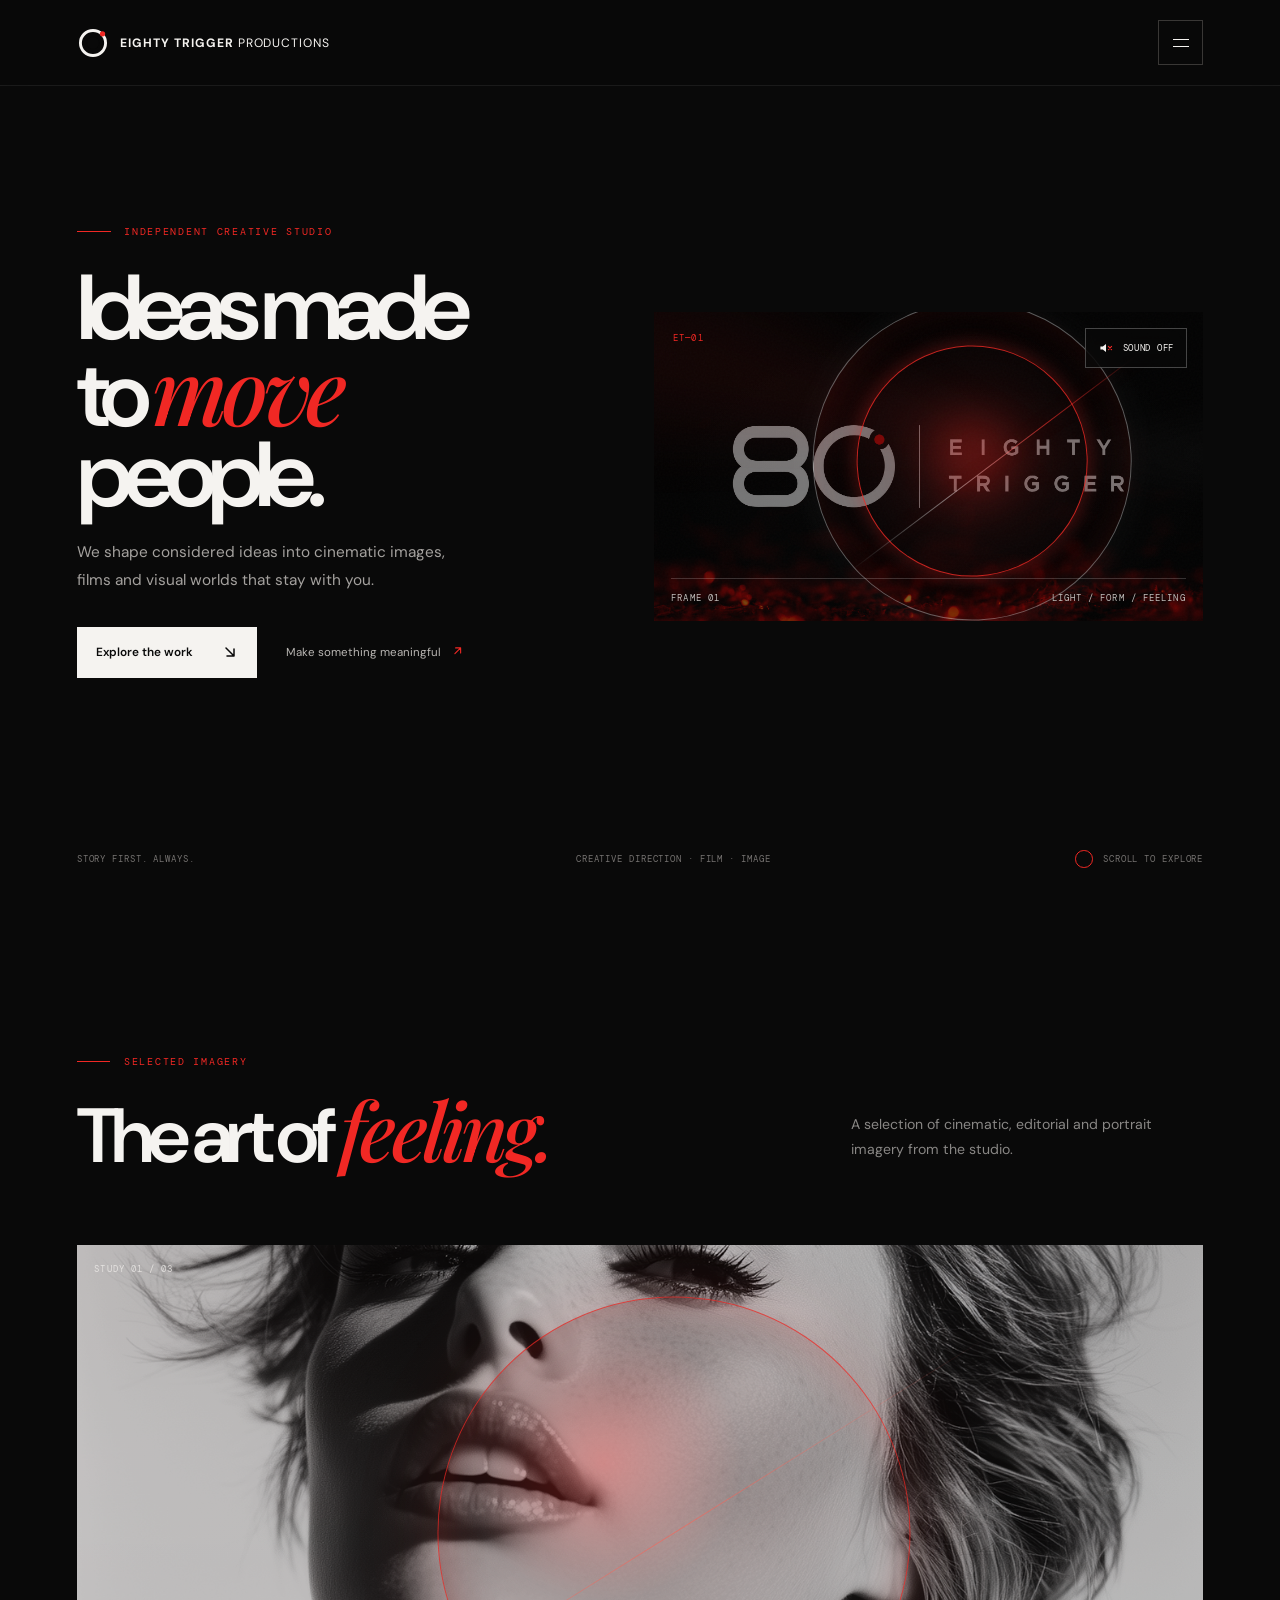
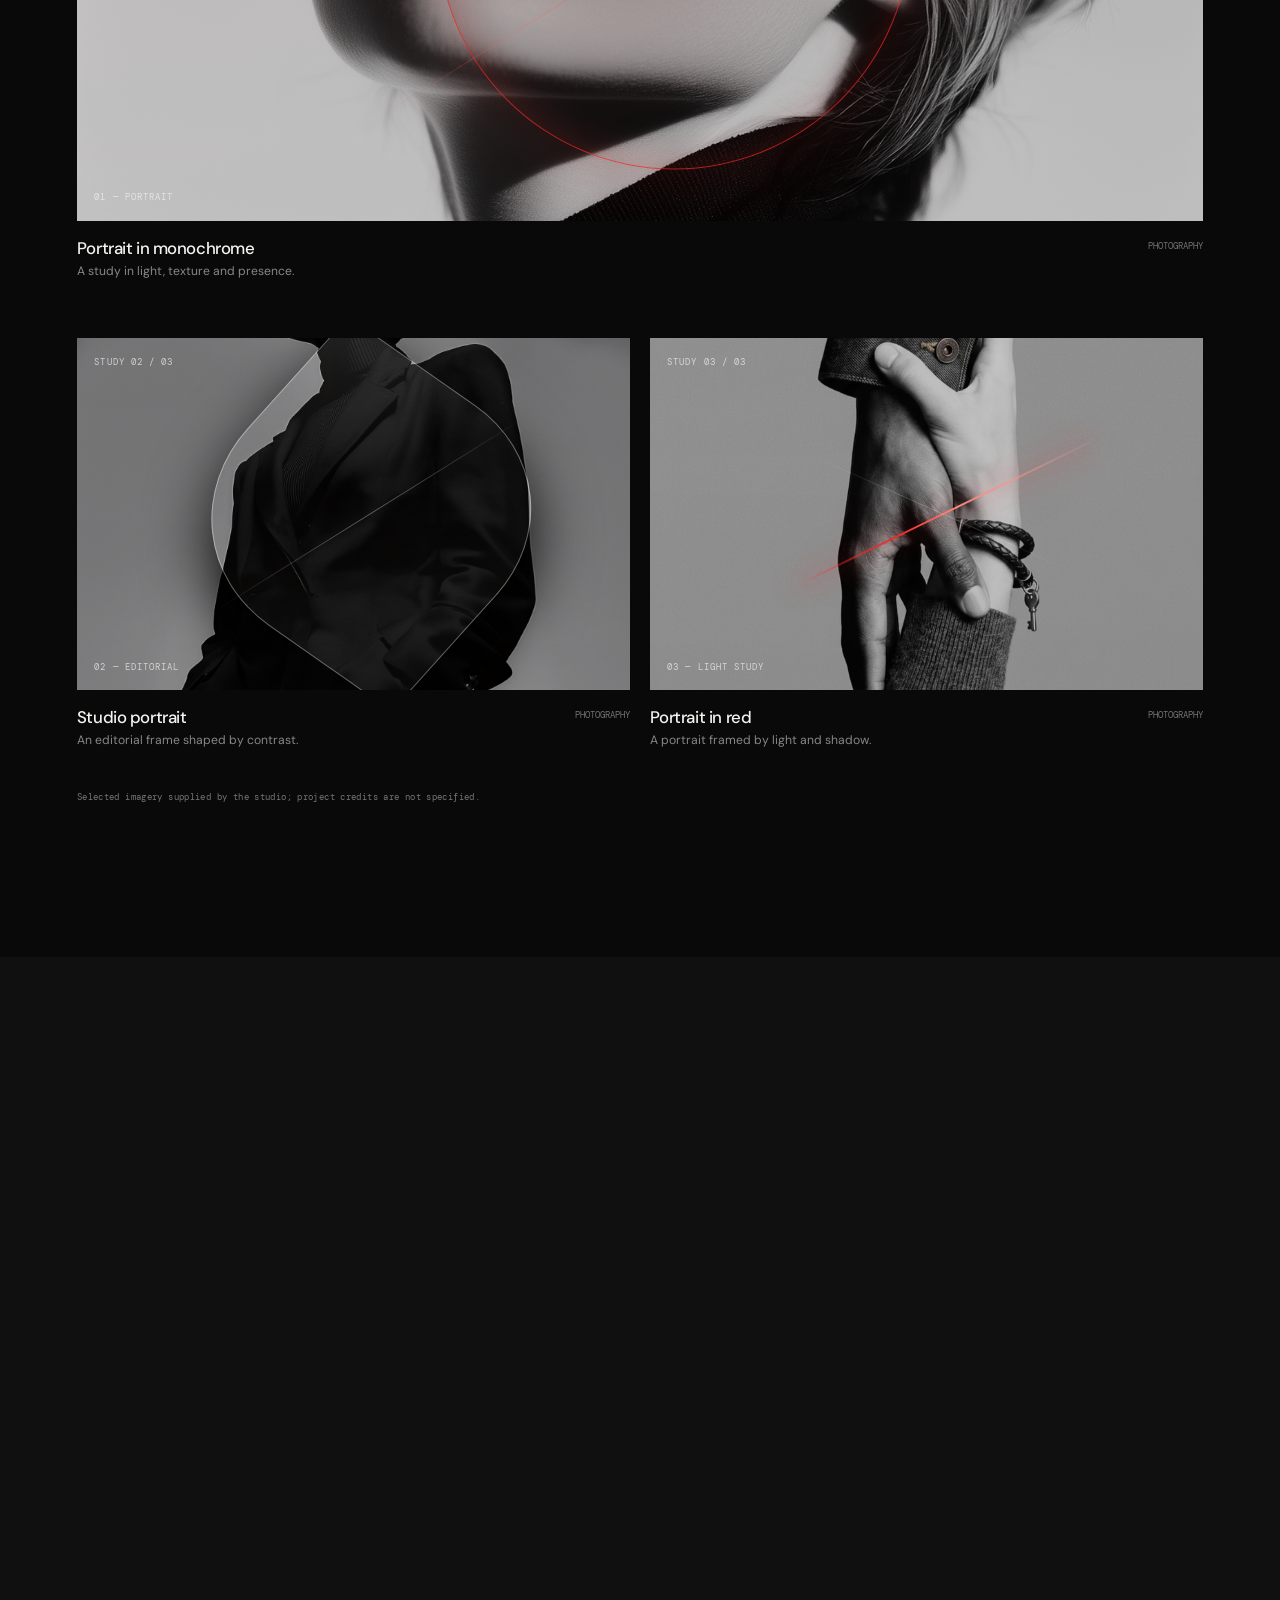
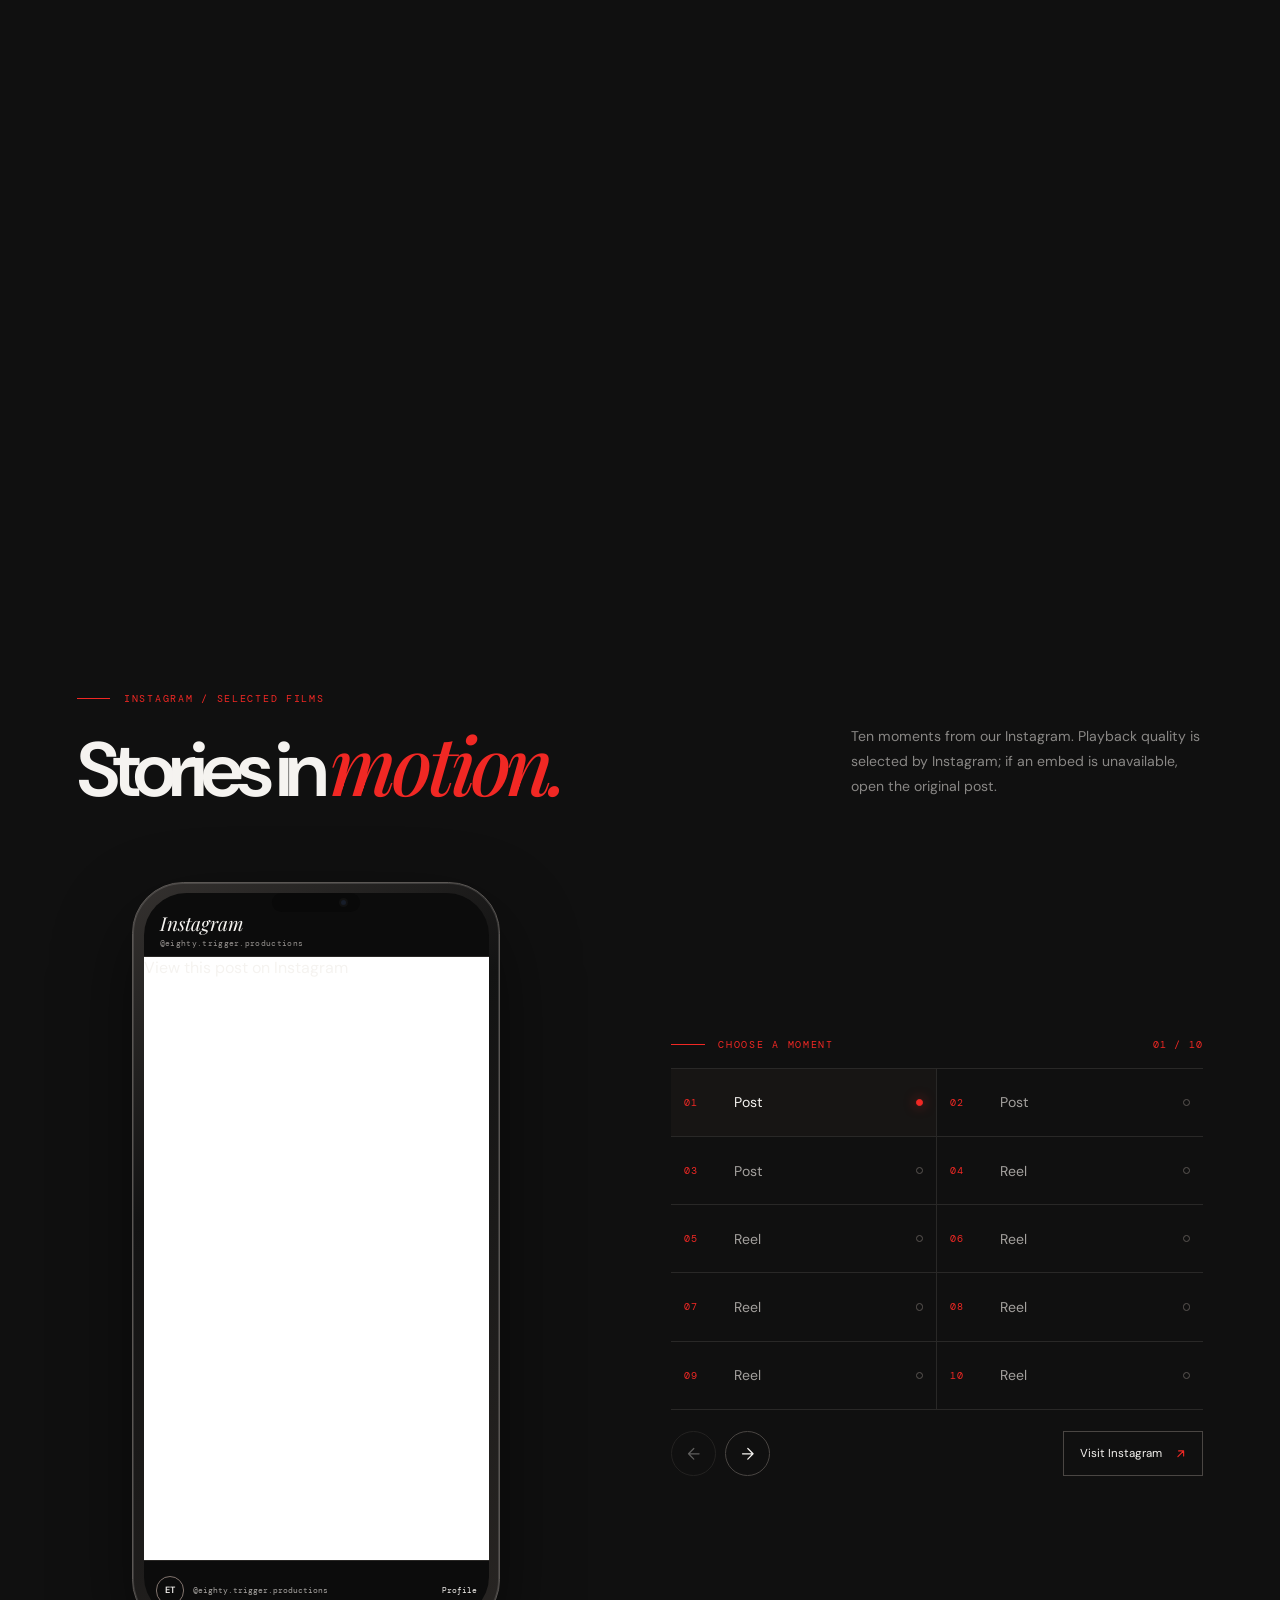
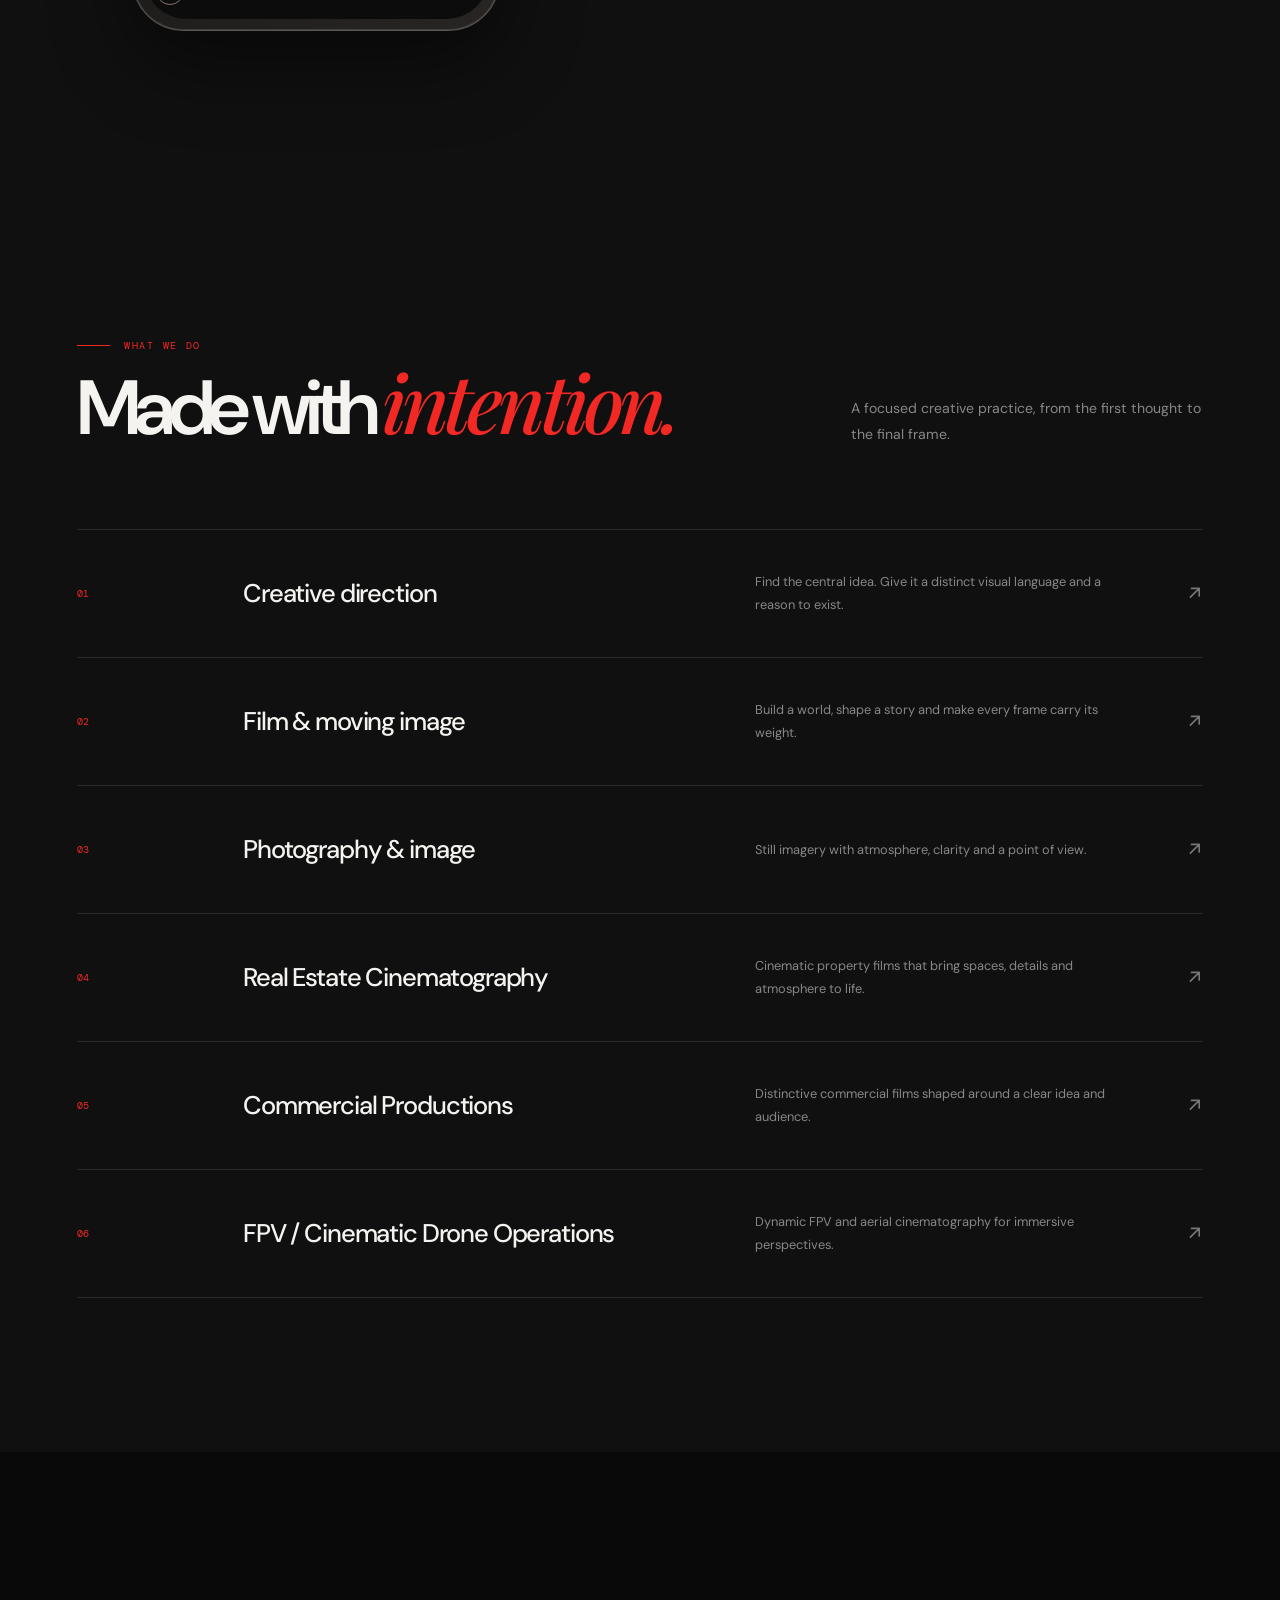
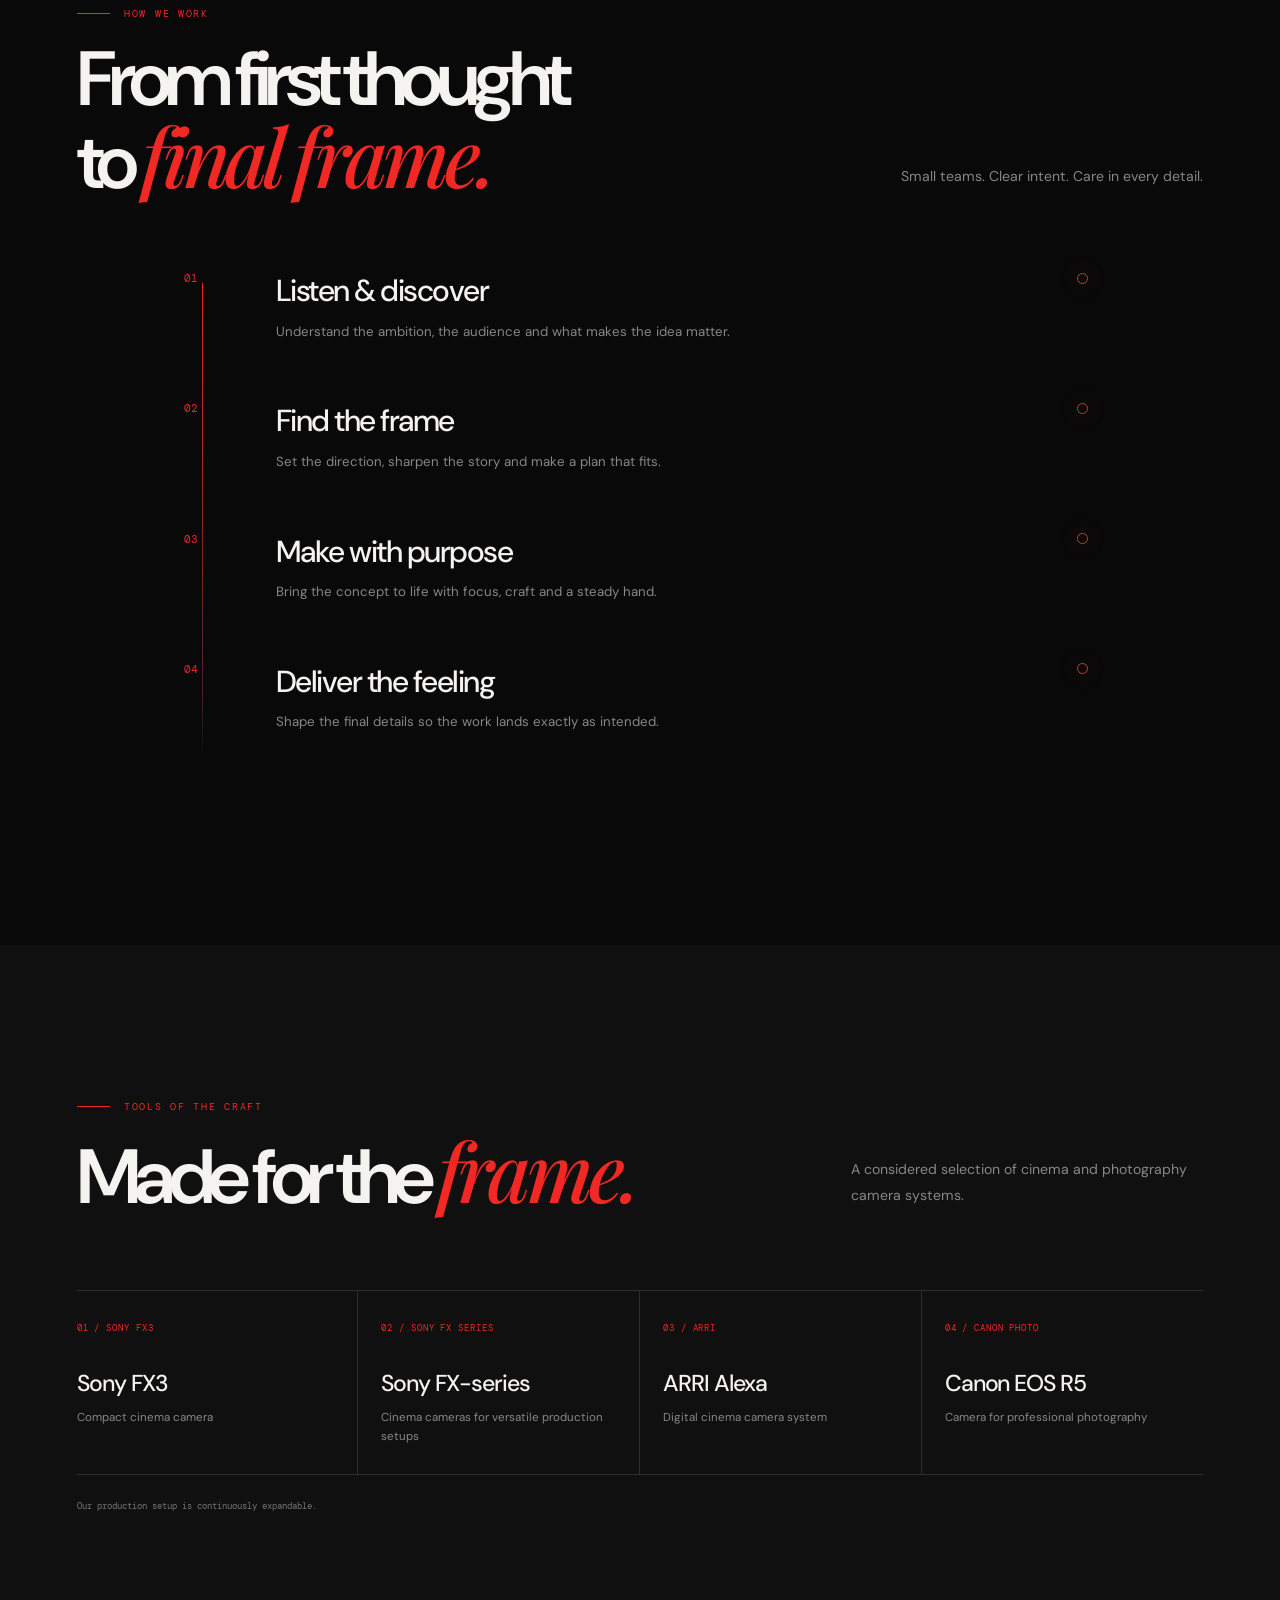
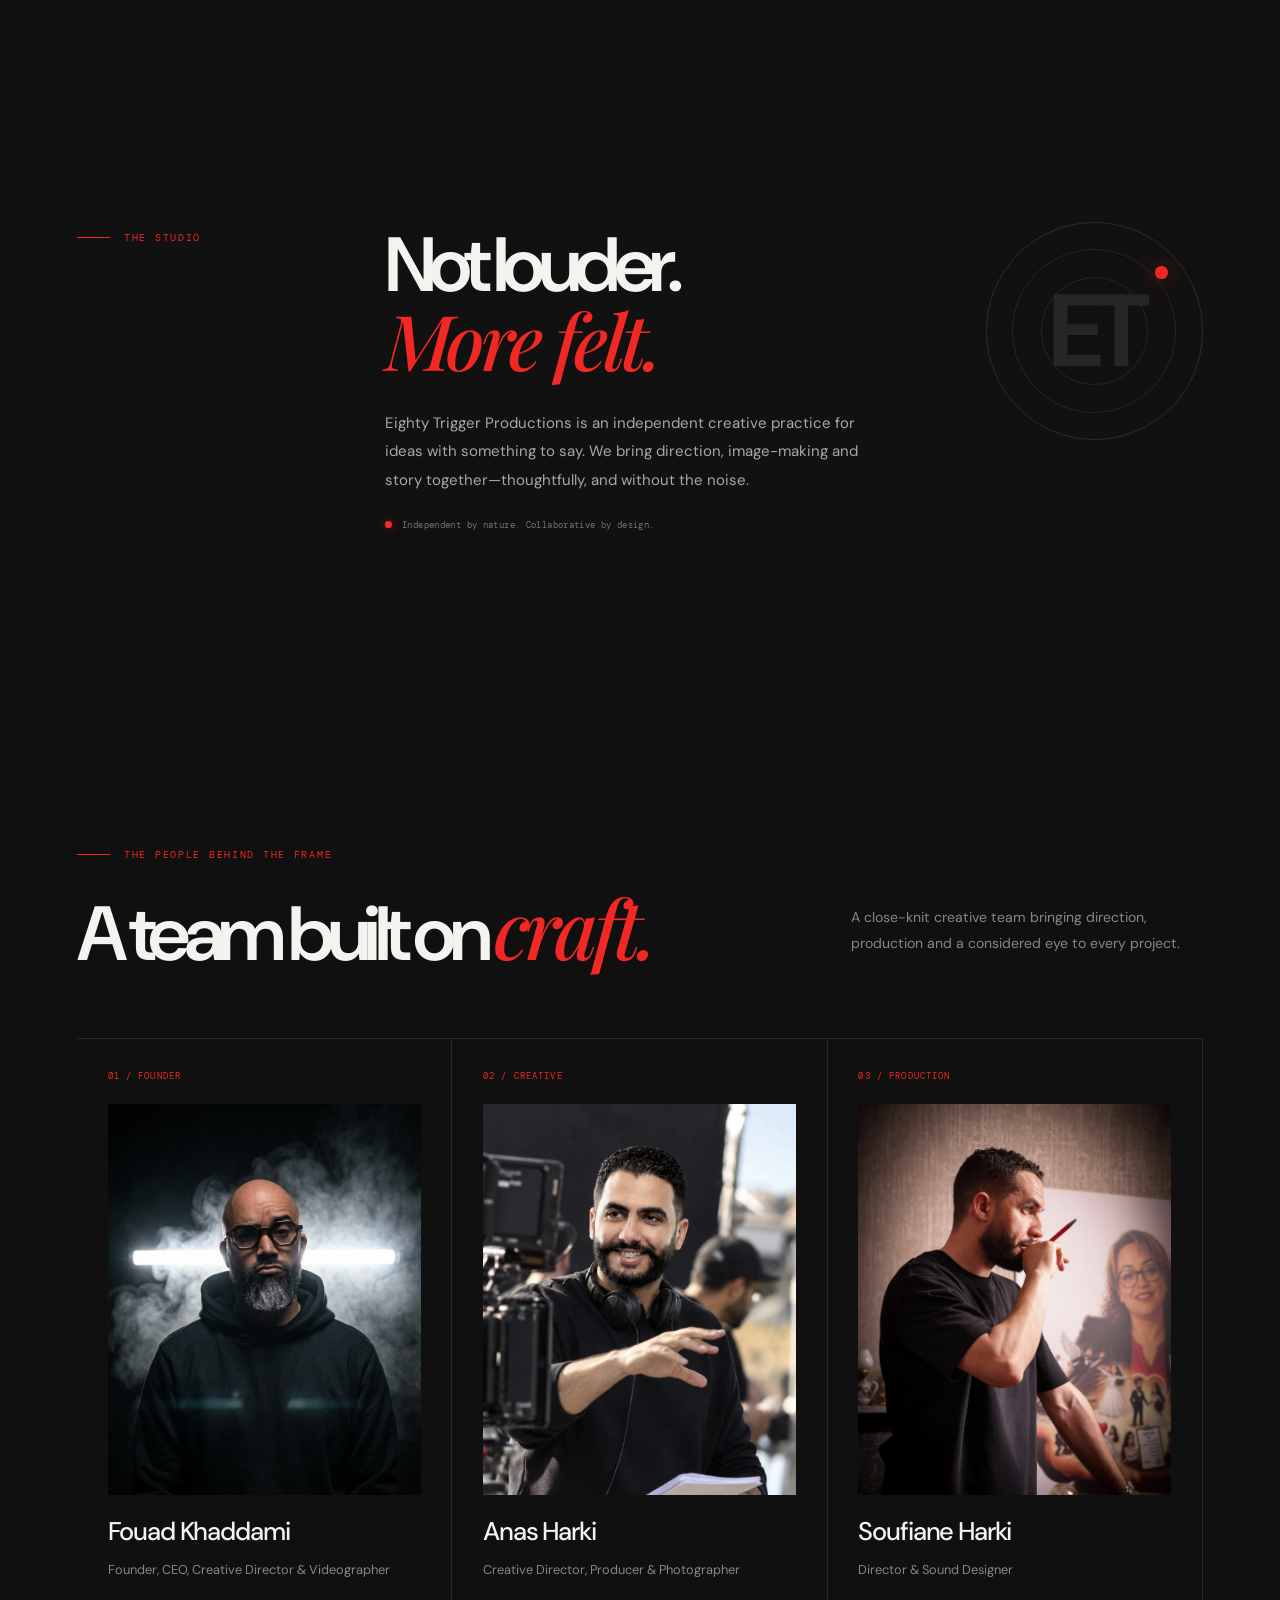
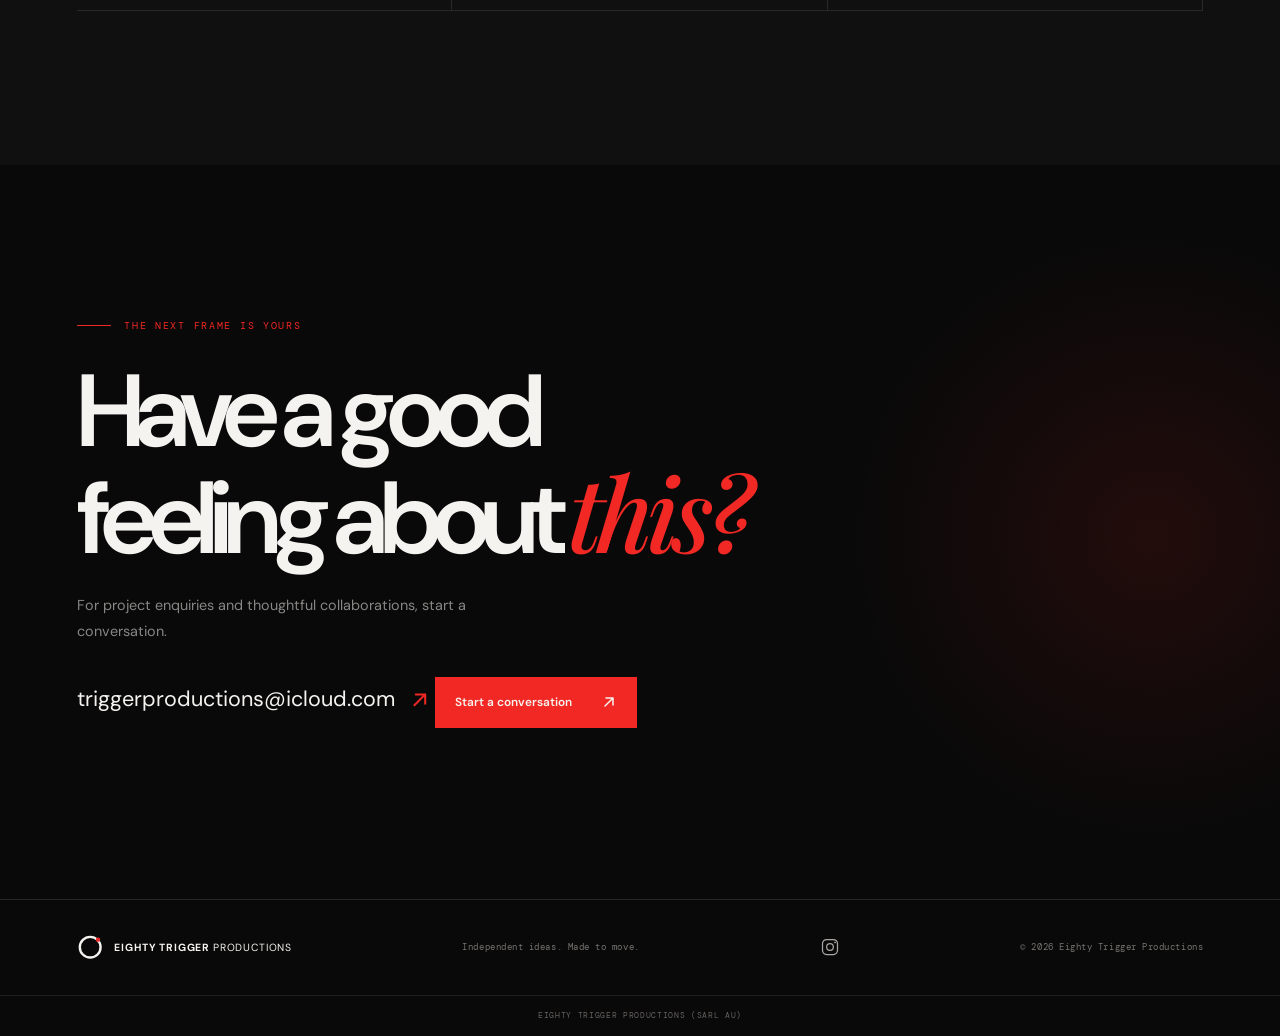
==== index.html @ d5a40df7 "Add Instagram reel phone showcase Co-authored-by: Copilot App <223556219+Copilot@users.noreply.githu" ====
<!doctype html>
<html lang="en">
  <head>
    <meta charset="utf-8" />
    <meta name="viewport" content="width=device-width, initial-scale=1" />
    <meta name="theme-color" content="#090909" />
    <meta name="description" content="Eighty Trigger Productions is an independent creative studio shaping cinematic ideas into images, films and visual worlds." />
    <title>Eighty Trigger Productions — Ideas made cinematic</title>
    <link rel="icon" href="favicon.svg" type="image/svg+xml" />
    <link rel="preconnect" href="https://fonts.googleapis.com" />
    <link rel="preconnect" href="https://fonts.gstatic.com" crossorigin />
    <link href="https://fonts.googleapis.com/css2?family=DM+Mono:wght@400;500&family=DM+Sans:wght@400;500;600;700&family=Playfair+Display:ital,wght@1,500&display=swap" rel="stylesheet" />
    <link rel="stylesheet" href="styles.css" />
    <script src="translations.js" defer></script>
    <script src="script.js" defer></script>
  </head>
  <body>
    <a class="skip-link" href="#main" data-i18n="skip">Skip to content</a>
    <header class="site-header" id="top">
      <a class="brand" href="#top" aria-label="Eighty Trigger Productions home" data-i18n-aria="brandHome">
        <svg class="brand-mark" viewBox="0 0 42 42" aria-hidden="true">
          <circle class="brand-mark__ring" cx="21" cy="21" r="16.5" />
          <circle class="brand-mark__cut" cx="21" cy="21" r="8" />
          <circle class="brand-mark__dot" cx="33.5" cy="9" r="3.5" />
        </svg>
        <span class="brand-name">Eighty Trigger <span>Productions</span></span>
      </a>
      <button class="menu-toggle" type="button" aria-expanded="false" aria-controls="primary-navigation" aria-label="Open navigation">
        <span></span><span></span>
      </button>
      <nav class="site-nav" id="primary-navigation" aria-label="Main navigation" data-i18n-aria="mainNav">
        <a href="#work" data-i18n="navWork">Selected work</a>
        <a href="#gastronomie" data-i18n="navGastronomie">Gastronomie</a>
        <a href="#instagram-reels" data-i18n="navInstagram">Instagram Reels</a>
        <a href="#services" data-i18n="navServices">What we do</a>
        <a href="#process" data-i18n="navProcess">Approach</a>
        <a href="#equipment" data-i18n="navEquipment">Equipment</a>
        <a href="#team" data-i18n="navTeam">Team</a>
        <a href="#studio" data-i18n="navStudio">Studio</a>
        <label class="language-switcher">
          <span class="sr-only" data-i18n="languageLabel">Select language</span>
          <select id="language-switcher" aria-label="Select language">
            <option value="de">DE</option>
            <option value="en" selected>EN</option>
            <option value="fr">FR</option>
          </select>
        </label>
        <a class="nav-cta" href="#contact"><span data-i18n="navContact">Start a project</span> <svg class="arrow-icon" viewBox="0 0 16 16" aria-hidden="true" focusable="false"><path d="M4 12 12 4M5 4h7v7" /></svg></a>
      </nav>
    </header>

    <main id="main">
      <section class="hero section-shell" aria-labelledby="hero-title">
        <div class="hero-copy">
          <p class="eyebrow"><span class="eyebrow-line"></span><span data-i18n="heroEyebrow">Independent creative studio</span></p>
          <h1 id="hero-title" data-i18n-html="heroTitle">Ideas made<br />to <em>move</em> people.</h1>
          <p class="hero-intro" data-i18n="heroIntro">We shape considered ideas into cinematic images, films and visual worlds that stay with you.</p>
          <div class="hero-actions">
            <a class="button button--light" href="#work"><span data-i18n="heroWorkCta">Explore the work</span> <svg class="arrow-icon" viewBox="0 0 16 16" aria-hidden="true" focusable="false"><path d="M4 4 12 12M5 12h7V5" /></svg></a>
            <a class="text-link" href="mailto:triggerproductions@icloud.com"><span data-i18n="heroContactCta">Make something meaningful</span> <svg class="arrow-icon" viewBox="0 0 16 16" aria-hidden="true" focusable="false"><path d="M4 12 12 4M5 4h7v7" /></svg></a>
          </div>
        </div>
        <div class="hero-art">
          <video class="hero-media" id="hero-video" autoplay muted loop playsinline preload="metadata" poster="assets/images/brand-backdrop.jpg" aria-label="Cinematic film by Eighty Trigger Productions" data-i18n-aria="heroVisualAlt">
            <source src="assets/videos/hero-reel.mp4" type="video/mp4" />
          </video>
          <div class="hero-art__grid"></div>
          <div class="hero-art__halo"></div>
          <div class="hero-art__ring hero-art__ring--outer"></div>
          <div class="hero-art__ring hero-art__ring--inner"></div>
          <div class="hero-art__beam"></div>
          <div class="hero-art__grain"></div>
          <button class="hero-audio-toggle" type="button" aria-controls="hero-video" aria-label="Unmute hero video" aria-pressed="false">
            <svg class="hero-audio-toggle__icon" viewBox="0 0 20 20" aria-hidden="true">
              <path d="M3 8v4h3l4 3V5L6 8H3Z" />
              <path class="hero-audio-toggle__wave" d="M13 7a4 4 0 0 1 0 6M15 4a8 8 0 0 1 0 12" />
              <path class="hero-audio-toggle__slash" d="m13 8 4 4m0-4-4 4" />
            </svg>
            <span data-video-audio-label>Sound off</span>
          </button>
          <span class="hero-art__index">ET—01</span>
          <div class="hero-art__caption"><span data-i18n="heroFrame">Frame 01</span><span data-i18n="heroFrameCaption">Light / Form / Feeling</span></div>
        </div>
        <div class="hero-meta">
          <span data-i18n="heroMeta">Story first. Always.</span>
          <span data-i18n="heroDisciplines">Creative direction · Film · Image</span>
          <a href="#work"><span></span><span data-i18n="scrollExplore">Scroll to explore</span></a>
        </div>
      </section>

      <section class="work section-shell section-space" id="work" aria-labelledby="work-title">
        <div class="section-heading">
          <div><p class="eyebrow"><span class="eyebrow-line"></span><span data-i18n="workEyebrow">Selected imagery</span></p><h2 id="work-title" data-i18n-html="workTitle">The art of <em>feeling.</em></h2></div>
          <p class="section-note" data-i18n="workNote">A selection of cinematic, editorial and portrait imagery from the studio.</p>
        </div>
        <div class="work-grid">
          <article class="work-card work-card--wide">
            <div class="study study--ember">
              <img class="study__image" src="assets/images/editorial-portrait.png" alt="Black-and-white editorial portrait" data-i18n-alt="workAltOne" loading="lazy" />
              <span class="study__number" data-i18n="studyOne">STUDY 01 / 03</span><div class="study__shape"></div><div class="study__shine"></div><span class="study__label" data-i18n="workLabelOne">01 — PORTRAIT</span>
            </div>
            <div class="work-card__caption"><div><h3 data-i18n="workTitleOne">Portrait in monochrome</h3><p data-i18n="workDescOne">A study in light, texture and presence.</p></div><span class="work-card__type" data-i18n="workTypePhoto">Photography</span></div>
          </article>
          <article class="work-card">
            <div class="study study--stone">
              <img class="study__image" src="assets/images/studio-editorial.png" alt="Editorial portrait in a dark tailored look" data-i18n-alt="workAltTwo" loading="lazy" />
              <span class="study__number" data-i18n="studyTwo">STUDY 02 / 03</span><div class="study__shape"></div><div class="study__shine"></div><span class="study__label" data-i18n="workLabelTwo">02 — EDITORIAL</span>
            </div>
            <div class="work-card__caption"><div><h3 data-i18n="workTitleTwo">Studio portrait</h3><p data-i18n="workDescTwo">An editorial frame shaped by contrast.</p></div><span class="work-card__type" data-i18n="workTypePhoto">Photography</span></div>
          </article>
          <article class="work-card">
            <div class="study study--signal">
              <img class="study__image" src="assets/images/portrait-in-red.jpg?v=202610301539" alt="Portrait study in atmospheric red light" data-i18n-alt="workAltThree" loading="lazy" />
              <span class="study__number" data-i18n="studyThree">STUDY 03 / 03</span><div class="study__shape"></div><div class="study__shine"></div><span class="study__label" data-i18n="workLabelThree">03 — LIGHT STUDY</span>
            </div>
            <div class="work-card__caption"><div><h3 data-i18n="workTitleThree">Portrait in red</h3><p data-i18n="workDescThree">A portrait framed by light and shadow.</p></div><span class="work-card__type" data-i18n="workTypePhoto">Photography</span></div>
          </article>
        </div>
        <p class="work-disclaimer" data-i18n="workDisclaimer">Selected imagery supplied by the studio; project credits are not specified.</p>
      </section>

      <section class="gastronomie section-space" id="gastronomie" aria-labelledby="gastronomie-title">
        <div class="section-shell">
          <div class="section-heading">
            <div><p class="eyebrow"><span class="eyebrow-line"></span><span data-i18n="gastronomieEyebrow">Food &amp; beverage</span></p><h2 id="gastronomie-title" data-i18n-html="gastronomieTitle">Made to be <em>savoured.</em></h2></div>
            <p class="section-note" data-i18n="gastronomieNote">A closer look at the craft, character and small rituals behind every pour.</p>
          </div>
          <div class="gastronomie-carousel">
            <ul class="gastronomie-track" aria-label="Gastronomy photography" data-i18n-aria="gastronomieCarouselLabel" tabindex="0">
              <li class="gastronomie-slide" aria-current="true">
                <figure class="gastronomie-slide__visual"><img src="assets/images/gastronomie-coffee-latte.jpg" alt="Milk being poured into a latte" data-i18n-alt="gastronomieAlt1" loading="lazy" decoding="async" /></figure>
                <div class="gastronomie-slide__copy"><span class="gastronomie-slide__number">01 / 14</span><h3 data-i18n="gastronomieTitle1">Coffee, poured slowly</h3><p data-i18n="gastronomieText1">Milk in motion; a familiar ritual, seen up close.</p></div>
              </li>
              <li class="gastronomie-slide" aria-current="false">
                <figure class="gastronomie-slide__visual"><img src="assets/images/gastronomie-coffee-art.jpg" alt="A barista finishing a latte art rosetta" data-i18n-alt="gastronomieAlt2" loading="lazy" decoding="async" /></figure>
                <div class="gastronomie-slide__copy"><span class="gastronomie-slide__number">02 / 14</span><h3 data-i18n="gastronomieTitle2">A moment of craft</h3><p data-i18n="gastronomieText2">The quiet precision behind the perfect cup.</p></div>
              </li>
              <li class="gastronomie-slide" aria-current="false">
                <figure class="gastronomie-slide__visual"><img src="assets/images/gastronomie-cocktail-pour.jpg" alt="An amber drink being poured into a glass" data-i18n-alt="gastronomieAlt3" loading="lazy" decoding="async" /></figure>
                <div class="gastronomie-slide__copy"><span class="gastronomie-slide__number">03 / 14</span><h3 data-i18n="gastronomieTitle3">The first pour</h3><p data-i18n="gastronomieText3">An amber pour sets the evening in motion.</p></div>
              </li>
              <li class="gastronomie-slide" aria-current="false">
                <figure class="gastronomie-slide__visual"><img src="assets/images/gastronomie-cocktail-citrus.jpg" alt="A bartender stirring a citrus-garnished cocktail" data-i18n-alt="gastronomieAlt4" loading="lazy" decoding="async" /></figure>
                <div class="gastronomie-slide__copy"><span class="gastronomie-slide__number">04 / 14</span><h3 data-i18n="gastronomieTitle4">A touch of citrus</h3><p data-i18n="gastronomieText4">Stirred, finished and ready to be remembered.</p></div>
              </li>
              <li class="gastronomie-slide" aria-current="false">
                <figure class="gastronomie-slide__visual"><img src="assets/images/gastronomie-cocktail-ice.jpg" alt="A drink poured over ice into a glass" data-i18n-alt="gastronomieAlt5" loading="lazy" decoding="async" /></figure>
                <div class="gastronomie-slide__copy"><span class="gastronomie-slide__number">05 / 14</span><h3 data-i18n="gastronomieTitle5">The art of clarity</h3><p data-i18n="gastronomieText5">Ice, light and a measured pour come together.</p></div>
              </li>
              <li class="gastronomie-slide" aria-current="false">
                <figure class="gastronomie-slide__visual"><img src="assets/images/gastronomie-cocktail-service.jpg" alt="A finished cocktail being served across a bar" data-i18n-alt="gastronomieAlt6" loading="lazy" decoding="async" /></figure>
                <div class="gastronomie-slide__copy"><span class="gastronomie-slide__number">06 / 14</span><h3 data-i18n="gastronomieTitle6">Ready to serve</h3><p data-i18n="gastronomieText6">The final details make every drink feel considered.</p></div>
              </li>
              <li class="gastronomie-slide" aria-current="false">
                <figure class="gastronomie-slide__visual"><img src="assets/images/gastronomie-cocktail-measure.jpg" alt="A measured pour into a cut-crystal mixing glass" data-i18n-alt="gastronomieAlt7" loading="lazy" decoding="async" /></figure>
                <div class="gastronomie-slide__copy"><span class="gastronomie-slide__number">07 / 14</span><h3 data-i18n="gastronomieTitle7">Precision in every measure</h3><p data-i18n="gastronomieText7">The rhythm of the bar, captured in a single pour.</p></div>
              </li>
              <li class="gastronomie-slide" aria-current="false">
                <figure class="gastronomie-slide__visual"><img src="assets/images/gastronomie-cocktail-garnish.jpg" alt="A bartender finishing a cocktail with a citrus twist" data-i18n-alt="gastronomieAlt8" loading="lazy" decoding="async" /></figure>
                <div class="gastronomie-slide__copy"><span class="gastronomie-slide__number">08 / 14</span><h3 data-i18n="gastronomieTitle8">A final flourish</h3><p data-i18n="gastronomieText8">A little citrus turns the last detail into the first impression.</p></div>
              </li>
              <li class="gastronomie-slide" aria-current="false">
                <figure class="gastronomie-slide__visual"><img src="assets/images/gastronomie-cocktail-stir.jpg" alt="A bartender stirring a glass filled with ice" data-i18n-alt="gastronomieAlt9" loading="lazy" decoding="async" /></figure>
                <div class="gastronomie-slide__copy"><span class="gastronomie-slide__number">09 / 14</span><h3 data-i18n="gastronomieTitle9">The perfect balance</h3><p data-i18n="gastronomieText9">Stirring brings texture, temperature and flavour into focus.</p></div>
              </li>
              <li class="gastronomie-slide" aria-current="false">
                <figure class="gastronomie-slide__visual"><img src="assets/images/gastronomie-cocktail-finish.jpg" alt="A pink cocktail being strained into a coupe glass" data-i18n-alt="gastronomieAlt10" loading="lazy" decoding="async" /></figure>
                <div class="gastronomie-slide__copy"><span class="gastronomie-slide__number">10 / 14</span><h3 data-i18n="gastronomieTitle10">A softer side</h3><p data-i18n="gastronomieText10">A delicate finish, shaped by colour and craft.</p></div>
              </li>
              <li class="gastronomie-slide" aria-current="false">
                <figure class="gastronomie-slide__visual"><img src="assets/images/gastronomie-cocktail-serve.jpg" alt="A hand offering a red cocktail at the bar" data-i18n-alt="gastronomieAlt11" loading="lazy" decoding="async" /></figure>
                <div class="gastronomie-slide__copy"><span class="gastronomie-slide__number">11 / 14</span><h3 data-i18n="gastronomieTitle11">An invitation</h3><p data-i18n="gastronomieText11">A finished drink, passed across the bar.</p></div>
              </li>
              <li class="gastronomie-slide" aria-current="false">
                <figure class="gastronomie-slide__visual"><img src="assets/images/gastronomie-cocktail-raspberry.jpg" alt="A raspberry cocktail topped with a pale foam" data-i18n-alt="gastronomieAlt12" loading="lazy" decoding="async" /></figure>
                <div class="gastronomie-slide__copy"><span class="gastronomie-slide__number">12 / 14</span><h3 data-i18n="gastronomieTitle12">Something bright</h3><p data-i18n="gastronomieText12">Raspberry, foam and a moment made to linger.</p></div>
              </li>
              <li class="gastronomie-slide" aria-current="false">
                <figure class="gastronomie-slide__visual"><img src="assets/images/gastronomie-champagne.jpg" alt="Champagne poured into a glass in a softly lit bar" data-i18n-alt="gastronomieAlt13" loading="lazy" decoding="async" /></figure>
                <div class="gastronomie-slide__copy"><span class="gastronomie-slide__number">13 / 14</span><h3 data-i18n="gastronomieTitle13">A reason to celebrate</h3><p data-i18n="gastronomieText13">A sparkling pour, set against the warmth of the room.</p></div>
              </li>
              <li class="gastronomie-slide" aria-current="false">
                <figure class="gastronomie-slide__visual"><img src="assets/images/gastronomie-croissant.jpg" alt="A croissant served with cappuccino" data-i18n-alt="gastronomieAlt14" loading="lazy" decoding="async" /></figure>
                <div class="gastronomie-slide__copy"><span class="gastronomie-slide__number">14 / 14</span><h3 data-i18n="gastronomieTitle14">A sweet interlude</h3><p data-i18n="gastronomieText14">A croissant and cappuccino, made for a slower morning.</p></div>
              </li>
            </ul>
            <div class="gastronomie-controls">
              <div class="gastronomie-controls__buttons">
                <button class="gastronomie-control" type="button" data-gastronomie-previous aria-label="Previous image" data-i18n-aria="gastronomiePrevious" disabled>
                  <svg viewBox="0 0 20 20" aria-hidden="true" focusable="false"><path d="M16 10H4m0 0 6-6m-6 6 6 6" /></svg>
                </button>
                <button class="gastronomie-control" type="button" data-gastronomie-next aria-label="Next image" data-i18n-aria="gastronomieNext">
                  <svg viewBox="0 0 20 20" aria-hidden="true" focusable="false"><path d="M4 10h12m0 0-6-6m6 6-6 6" /></svg>
                </button>
              </div>
              <p class="gastronomie-status" data-gastronomie-status aria-live="polite" aria-atomic="true">01 / 14</p>
              <div class="gastronomie-progress" aria-hidden="true"><span data-gastronomie-progress></span></div>
            </div>
          </div>
        </div>
      </section>

      <section class="instagram-reels section-space" id="instagram-reels" aria-labelledby="instagram-title">
        <div class="section-shell">
          <div class="section-heading scroll-reveal">
            <div><p class="eyebrow"><span class="eyebrow-line"></span><span data-i18n="instagramEyebrow">Instagram / Selected films</span></p><h2 id="instagram-title" data-i18n-html="instagramTitle">Stories in <em>motion.</em></h2></div>
            <p class="section-note" data-i18n="instagramNote">Ten moments from our Instagram. Playback quality is selected by Instagram; if an embed is unavailable, open the original post.</p>
          </div>
          <div class="instagram-showcase scroll-reveal">
            <div class="instagram-phone-wrap">
              <div class="instagram-phone" aria-label="iPhone-style Instagram viewer" data-i18n-aria="instagramPhoneLabel">
                <div class="instagram-phone__island" aria-hidden="true"></div>
                <div class="instagram-phone__screen">
                  <div class="instagram-phone__header">
                    <span class="instagram-wordmark" aria-hidden="true">Instagram</span>
                    <span class="instagram-phone__handle">@eighty.trigger.productions</span>
                  </div>
                  <div class="instagram-embed" data-instagram-embed aria-live="polite" aria-label="Selected Instagram post" data-i18n-aria="instagramEmbedLabel"></div>
                  <div class="instagram-phone__footer">
                    <span class="instagram-phone__profile-mark" aria-hidden="true">ET</span>
                    <span>@eighty.trigger.productions</span>
                    <a href="https://www.instagram.com/eighty.trigger.productions?cplk=MXhmZ3E1aDJrMWxwMg%3D%3D&amp;utm_source=qr" target="_blank" rel="noopener noreferrer" data-i18n="instagramProfileLink">Profile</a>
                  </div>
                </div>
              </div>
            </div>
            <div class="instagram-reel-browser">
              <div class="instagram-reel-browser__heading">
                <p class="eyebrow"><span class="eyebrow-line"></span><span data-i18n="instagramChoose">Choose a moment</span></p>
                <p class="instagram-reel-count" data-instagram-status aria-live="polite" aria-atomic="true">01 / 10</p>
              </div>
              <ol class="instagram-reel-list" aria-label="Instagram posts and reels" data-i18n-aria="instagramListLabel">
                <li><button class="instagram-reel-link is-active" type="button" data-instagram-index="0" aria-pressed="true"><span class="instagram-reel-link__number">01</span><span class="instagram-reel-link__type" data-i18n="instagramPost">Post</span><span class="instagram-reel-link__indicator" aria-hidden="true"></span></button></li>
                <li><button class="instagram-reel-link" type="button" data-instagram-index="1" aria-pressed="false"><span class="instagram-reel-link__number">02</span><span class="instagram-reel-link__type" data-i18n="instagramPost">Post</span><span class="instagram-reel-link__indicator" aria-hidden="true"></span></button></li>
                <li><button class="instagram-reel-link" type="button" data-instagram-index="2" aria-pressed="false"><span class="instagram-reel-link__number">03</span><span class="instagram-reel-link__type" data-i18n="instagramPost">Post</span><span class="instagram-reel-link__indicator" aria-hidden="true"></span></button></li>
                <li><button class="instagram-reel-link" type="button" data-instagram-index="3" aria-pressed="false"><span class="instagram-reel-link__number">04</span><span class="instagram-reel-link__type" data-i18n="instagramReel">Reel</span><span class="instagram-reel-link__indicator" aria-hidden="true"></span></button></li>
                <li><button class="instagram-reel-link" type="button" data-instagram-index="4" aria-pressed="false"><span class="instagram-reel-link__number">05</span><span class="instagram-reel-link__type" data-i18n="instagramReel">Reel</span><span class="instagram-reel-link__indicator" aria-hidden="true"></span></button></li>
                <li><button class="instagram-reel-link" type="button" data-instagram-index="5" aria-pressed="false"><span class="instagram-reel-link__number">06</span><span class="instagram-reel-link__type" data-i18n="instagramReel">Reel</span><span class="instagram-reel-link__indicator" aria-hidden="true"></span></button></li>
                <li><button class="instagram-reel-link" type="button" data-instagram-index="6" aria-pressed="false"><span class="instagram-reel-link__number">07</span><span class="instagram-reel-link__type" data-i18n="instagramReel">Reel</span><span class="instagram-reel-link__indicator" aria-hidden="true"></span></button></li>
                <li><button class="instagram-reel-link" type="button" data-instagram-index="7" aria-pressed="false"><span class="instagram-reel-link__number">08</span><span class="instagram-reel-link__type" data-i18n="instagramReel">Reel</span><span class="instagram-reel-link__indicator" aria-hidden="true"></span></button></li>
                <li><button class="instagram-reel-link" type="button" data-instagram-index="8" aria-pressed="false"><span class="instagram-reel-link__number">09</span><span class="instagram-reel-link__type" data-i18n="instagramReel">Reel</span><span class="instagram-reel-link__indicator" aria-hidden="true"></span></button></li>
                <li><button class="instagram-reel-link" type="button" data-instagram-index="9" aria-pressed="false"><span class="instagram-reel-link__number">10</span><span class="instagram-reel-link__type" data-i18n="instagramReel">Reel</span><span class="instagram-reel-link__indicator" aria-hidden="true"></span></button></li>
              </ol>
              <div class="instagram-reel-controls">
                <button class="instagram-reel-control" type="button" data-instagram-previous aria-label="Previous post" data-i18n-aria="instagramPrevious" disabled>
                  <svg viewBox="0 0 20 20" aria-hidden="true" focusable="false"><path d="M16 10H4m0 0 6-6m-6 6 6 6" /></svg>
                </button>
                <button class="instagram-reel-control" type="button" data-instagram-next aria-label="Next post" data-i18n-aria="instagramNext">
                  <svg viewBox="0 0 20 20" aria-hidden="true" focusable="false"><path d="M4 10h12m0 0-6-6m6 6-6 6" /></svg>
                </button>
                <a class="instagram-profile-cta" href="https://www.instagram.com/eighty.trigger.productions?cplk=MXhmZ3E1aDJrMWxwMg%3D%3D&amp;utm_source=qr" target="_blank" rel="noopener noreferrer"><span data-i18n="instagramVisitProfile">Visit Instagram</span> <svg class="arrow-icon" viewBox="0 0 16 16" aria-hidden="true" focusable="false"><path d="M4 12 12 4M5 4h7v7" /></svg></a>
              </div>
            </div>
          </div>
        </div>
      </section>

      <section class="services section-space" id="services" aria-labelledby="services-title">
        <div class="section-shell">
          <div class="section-heading">
            <div><p class="eyebrow"><span class="eyebrow-line"></span><span data-i18n="servicesEyebrow">What we do</span></p><h2 id="services-title" data-i18n-html="servicesTitle">Made with <em>intention.</em></h2></div>
            <p class="section-note" data-i18n="servicesNote">A focused creative practice, from the first thought to the final frame.</p>
          </div>
          <div class="service-list">
            <article class="service"><span class="service__number">01</span><h3 data-i18n="serviceTitleOne">Creative direction</h3><p data-i18n="serviceDescOne">Find the central idea. Give it a distinct visual language and a reason to exist.</p><span class="service__symbol" aria-hidden="true"><svg class="arrow-icon" viewBox="0 0 16 16" focusable="false"><path d="M4 12 12 4M5 4h7v7" /></svg></span></article>
            <article class="service"><span class="service__number">02</span><h3 data-i18n="serviceTitleTwo">Film &amp; moving image</h3><p data-i18n="serviceDescTwo">Build a world, shape a story and make every frame carry its weight.</p><span class="service__symbol" aria-hidden="true"><svg class="arrow-icon" viewBox="0 0 16 16" focusable="false"><path d="M4 12 12 4M5 4h7v7" /></svg></span></article>
            <article class="service"><span class="service__number">03</span><h3 data-i18n="serviceTitleThree">Photography &amp; image</h3><p data-i18n="serviceDescThree">Still imagery with atmosphere, clarity and a point of view.</p><span class="service__symbol" aria-hidden="true"><svg class="arrow-icon" viewBox="0 0 16 16" focusable="false"><path d="M4 12 12 4M5 4h7v7" /></svg></span></article>
            <article class="service"><span class="service__number">04</span><h3 data-i18n="serviceTitleFour">Real Estate Cinematography</h3><p data-i18n="serviceDescFour">Cinematic property films that bring spaces, details and atmosphere to life.</p><span class="service__symbol" aria-hidden="true"><svg class="arrow-icon" viewBox="0 0 16 16" focusable="false"><path d="M4 12 12 4M5 4h7v7" /></svg></span></article>
            <article class="service"><span class="service__number">05</span><h3 data-i18n="serviceTitleFive">Commercial Productions</h3><p data-i18n="serviceDescFive">Distinctive commercial films shaped around a clear idea and audience.</p><span class="service__symbol" aria-hidden="true"><svg class="arrow-icon" viewBox="0 0 16 16" focusable="false"><path d="M4 12 12 4M5 4h7v7" /></svg></span></article>
            <article class="service"><span class="service__number">06</span><h3 data-i18n="serviceTitleSix">FPV / Cinematic Drone Operations</h3><p data-i18n="serviceDescSix">Dynamic FPV and aerial cinematography for immersive perspectives.</p><span class="service__symbol" aria-hidden="true"><svg class="arrow-icon" viewBox="0 0 16 16" focusable="false"><path d="M4 12 12 4M5 4h7v7" /></svg></span></article>
          </div>
        </div>
      </section>

      <section class="process section-shell section-space" id="process" aria-labelledby="process-title">
        <div class="section-heading">
          <div><p class="eyebrow"><span class="eyebrow-line"></span><span data-i18n="processEyebrow">How we work</span></p><h2 id="process-title" data-i18n-html="processTitle">From first thought<br />to <em>final frame.</em></h2></div>
          <p class="section-note" data-i18n="processNote">Small teams. Clear intent. Care in every detail.</p>
        </div>
        <ol class="process-list">
          <li class="process-step"><span class="process-step__number">01</span><div><h3 data-i18n="processTitleOne">Listen &amp; discover</h3><p data-i18n="processDescOne">Understand the ambition, the audience and what makes the idea matter.</p></div><span class="process-step__marker" aria-hidden="true"></span></li>
          <li class="process-step"><span class="process-step__number">02</span><div><h3 data-i18n="processTitleTwo">Find the frame</h3><p data-i18n="processDescTwo">Set the direction, sharpen the story and make a plan that fits.</p></div><span class="process-step__marker" aria-hidden="true"></span></li>
          <li class="process-step"><span class="process-step__number">03</span><div><h3 data-i18n="processTitleThree">Make with purpose</h3><p data-i18n="processDescThree">Bring the concept to life with focus, craft and a steady hand.</p></div><span class="process-step__marker" aria-hidden="true"></span></li>
          <li class="process-step"><span class="process-step__number">04</span><div><h3 data-i18n="processTitleFour">Deliver the feeling</h3><p data-i18n="processDescFour">Shape the final details so the work lands exactly as intended.</p></div><span class="process-step__marker" aria-hidden="true"></span></li>
        </ol>
      </section>

      <section class="equipment section-space" id="equipment" aria-labelledby="equipment-title">
        <div class="section-shell">
          <div class="section-heading">
            <div><p class="eyebrow"><span class="eyebrow-line"></span><span data-i18n="equipmentEyebrow">Tools of the craft</span></p><h2 id="equipment-title" data-i18n-html="equipmentTitle">Made for the <em>frame.</em></h2></div>
            <p class="section-note" data-i18n="equipmentNote">Cinema and photography references for the craft, care and kit behind the image.</p>
          </div>
          <div class="equipment-grid">
            <article class="equipment-card">
              <span class="equipment-card__number" data-i18n="equipmentLabelFx3">01 / SONY FX3</span>
              <h3 data-i18n="equipmentModelFx3">Sony FX3</h3>
              <p data-i18n="equipmentDescFx3">Compact cinema camera</p>
            </article>
            <article class="equipment-card">
              <span class="equipment-card__number" data-i18n="equipmentLabelFxSeries">02 / SONY FX SERIES</span>
              <h3 data-i18n="equipmentModelFxSeries">Sony FX-series</h3>
              <p data-i18n="equipmentDescFxSeries">Cinema cameras for versatile production setups</p>
            </article>
            <article class="equipment-card">
              <span class="equipment-card__number" data-i18n="equipmentLabelArri">03 / ARRI</span>
              <h3 data-i18n="equipmentModelArri">ARRI Alexa</h3>
              <p data-i18n="equipmentDescArri">Digital cinema camera system</p>
            </article>
            <article class="equipment-card">
              <span class="equipment-card__number" data-i18n="equipmentLabelCanonPhoto">04 / CANON PHOTO</span>
              <h3 data-i18n="equipmentModelR5">Canon EOS R5</h3>
              <p data-i18n="equipmentDescR5">Camera for professional photography</p>
            </article>
          </div>
          <p class="equipment-disclaimer" data-i18n="equipmentDisclaimer">Our production setup is continuously expandable.</p>
        </div>
      </section>

      <section class="studio section-space" id="studio" aria-labelledby="studio-title">
        <div class="section-shell studio-layout">
          <p class="eyebrow"><span class="eyebrow-line"></span><span data-i18n="studioEyebrow">The studio</span></p>
          <div>
            <h2 id="studio-title" data-i18n-html="studioTitle">Not louder.<br /><em>More felt.</em></h2>
            <p class="studio-copy" data-i18n="studioCopy">Eighty Trigger Productions is an independent creative practice for ideas with something to say. We bring direction, image-making and story together—thoughtfully, and without the noise.</p>
            <p class="studio-footnote"><span class="red-dot"></span><span data-i18n="studioFootnote">Independent by nature. Collaborative by design.</span></p>
          </div>
          <div class="studio-mark" aria-hidden="true"><span>ET</span><i></i></div>
        </div>
      </section>

      <section class="team section-shell section-space" id="team" aria-labelledby="team-title">
        <div class="section-heading">
          <div><p class="eyebrow"><span class="eyebrow-line"></span><span data-i18n="teamEyebrow">The people behind the frame</span></p><h2 id="team-title" data-i18n-html="teamTitle">A team built on <em>craft.</em></h2></div>
          <p class="section-note" data-i18n="teamNote">A close-knit creative team bringing direction, production and a considered eye to every project.</p>
        </div>
        <div class="team-grid">
          <article class="team-member">
            <span class="team-member__number" data-i18n="teamLabelFouad">01 / FOUNDER</span>
            <img class="team-member__portrait" src="assets/images/team-fouad.jpg?v=20261030" alt="Portrait of Fouad Khaddami" data-i18n-alt="teamAltFouad" loading="lazy" />
            <h3>Fouad Khaddami</h3>
            <p data-i18n="roleFouad">Founder, CEO, Creative Director &amp; Videographer</p>
          </article>
          <article class="team-member">
            <span class="team-member__number" data-i18n="teamLabelAnas">02 / CREATIVE</span>
            <img class="team-member__portrait" src="assets/images/team-anas.jpg?v=20261030" alt="Portrait of Anas Harki" data-i18n-alt="teamAltAnas" loading="lazy" />
            <h3>Anas Harki</h3>
            <p data-i18n="roleAnas">Creative Director, Producer &amp; Photographer</p>
          </article>
          <article class="team-member">
            <span class="team-member__number" data-i18n="teamLabelSoufiane">03 / PRODUCTION</span>
            <img class="team-member__portrait" src="assets/images/team-soufiane.jpg?v=20261030" alt="Portrait of Soufiane Harki" data-i18n-alt="teamAltSoufiane" loading="lazy" />
            <h3>Soufiane Harki</h3>
            <p data-i18n="roleSoufiane">Director &amp; Sound Designer</p>
          </article>
        </div>
      </section>

      <section class="contact section-shell section-space" id="contact" aria-labelledby="contact-title">
        <p class="eyebrow"><span class="eyebrow-line"></span><span data-i18n="contactEyebrow">The next frame is yours</span></p>
        <h2 id="contact-title" data-i18n-html="contactTitle">Have a good<br />feeling about <em>this?</em></h2>
        <p data-i18n="contactCopy">For project enquiries and thoughtful collaborations, start a conversation.</p>
        <a class="contact-email" href="mailto:triggerproductions@icloud.com">triggerproductions@icloud.com <svg class="arrow-icon" viewBox="0 0 16 16" aria-hidden="true" focusable="false"><path d="M4 12 12 4M5 4h7v7" /></svg></a>
        <a class="button button--red" href="mailto:triggerproductions@icloud.com"><span data-i18n="contactCta">Start a conversation</span> <svg class="arrow-icon" viewBox="0 0 16 16" aria-hidden="true" focusable="false"><path d="M4 12 12 4M5 4h7v7" /></svg></a>
      </section>
    </main>

    <footer class="site-footer section-shell">
      <a class="brand" href="#top" aria-label="Eighty Trigger Productions home" data-i18n-aria="brandHome">
        <svg class="brand-mark" viewBox="0 0 42 42" aria-hidden="true"><circle class="brand-mark__ring" cx="21" cy="21" r="16.5" /><circle class="brand-mark__cut" cx="21" cy="21" r="8" /><circle class="brand-mark__dot" cx="33.5" cy="9" r="3.5" /></svg>
        <span class="brand-name">Eighty Trigger <span>Productions</span></span>
      </a>
      <p data-i18n="footerLine">Independent ideas. Made to move.</p>
      <a class="footer-social" href="https://www.instagram.com/eighty.trigger.productions?cplk=MXhmZ3E1aDJrMWxwMg%3D%3D&amp;utm_source=qr" target="_blank" rel="noopener noreferrer" aria-label="Instagram" data-i18n-aria="instagramLabel">
        <svg viewBox="0 0 24 24" aria-hidden="true" focusable="false"><rect x="3" y="3" width="18" height="18" rx="5" /><circle cx="12" cy="12" r="4" /><circle class="footer-social__dot" cx="18" cy="6.5" r="1" /></svg>
      </a>
      <span class="footer-year">© <span id="year">2026</span> <span data-i18n="footerName">Eighty Trigger Productions</span></span>
    </footer>
    <div class="legal-footer" data-i18n="legalName">EIGHTY TRIGGER PRODUCTIONS (SARL AU)</div>
  </body>
</html>
---- styles.css ----
:root {
  color-scheme: dark;
  --black: #090909;
  --panel: #101010;
  --white: #f5f3f0;
  --muted: #898785;
  --line: #292827;
  --red: #f12824;
  --mono: "DM Mono", monospace;
  --sans: "DM Sans", sans-serif;
  --serif: "Playfair Display", Georgia, serif;
  --gutter: clamp(1.25rem, 6vw, 6.5rem);
}

* { box-sizing: border-box; }
html { scroll-behavior: smooth; scroll-padding-top: 6rem; }
body { min-width: 320px; margin: 0; background: var(--black); color: var(--white); font-family: var(--sans); -webkit-font-smoothing: antialiased; }
::selection { background: var(--red); color: var(--white); }
a { color: inherit; text-decoration: none; }
button { font: inherit; }
.skip-link { position: fixed; z-index: 20; top: 1rem; left: 1rem; padding: .8rem 1rem; background: var(--white); color: var(--black); transform: translateY(-180%); }
.skip-link:focus { transform: translateY(0); }

.site-header { position: sticky; z-index: 10; top: 0; display: flex; min-height: 5.4rem; align-items: center; justify-content: space-between; gap: clamp(1rem, 2vw, 2rem); padding: 0 var(--gutter); border-bottom: 1px solid rgba(255,255,255,.07); background: rgba(9,9,9,.88); backdrop-filter: blur(18px); }
.brand { display: inline-flex; align-items: center; gap: .7rem; }
.brand-mark { width: 2rem; height: 2rem; overflow: visible; }
.brand-mark__ring { fill: none; stroke: var(--white); stroke-width: 3.8; }
.brand-mark__cut { fill: var(--black); }
.brand-mark__dot { fill: var(--red); }
.brand-name { white-space: nowrap; font-size: .76rem; font-weight: 700; letter-spacing: .08em; text-transform: uppercase; }
.brand-name span { font-weight: 400; }
.site-nav { display: flex; align-items: center; gap: clamp(1.2rem, 3vw, 3rem); }
.site-nav a:not(.nav-cta) { color: #b6b3b0; font-family: var(--mono); font-size: .65rem; letter-spacing: .1em; text-transform: uppercase; transition: color .2s ease; white-space: nowrap; }
.site-nav a:hover, .site-nav a:focus-visible { color: var(--white); }
.nav-cta { display: inline-flex; min-height: 2.8rem; align-items: center; gap: 1.1rem; padding: 0 1.1rem; border: 1px solid #52504d; font-size: .7rem; transition: border-color .2s ease, background .2s ease; white-space: nowrap; }
.nav-cta:hover { border-color: var(--red); background: rgba(241,40,36,.12); }
.nav-cta .arrow-icon { color: var(--red); font-size: 1rem; }
.arrow-icon { display: inline-block; width: 1em; height: 1em; flex: 0 0 auto; fill: none; stroke: currentColor; stroke-width: 1.5; stroke-linecap: round; stroke-linejoin: round; vertical-align: -.12em; }
.menu-toggle { display: none; }
.language-switcher { display: flex; align-items: center; }
.language-switcher select { min-height: 2.45rem; padding: 0 .6rem; border: 1px solid #3b3937; border-radius: 0; background: #101010; color: var(--white); font-family: var(--mono); font-size: .63rem; letter-spacing: .08em; cursor: pointer; }
.sr-only { position: absolute; width: 1px; height: 1px; padding: 0; overflow: hidden; clip: rect(0,0,0,0); white-space: nowrap; border: 0; }
.section-shell { padding-right: var(--gutter); padding-left: var(--gutter); }
.section-space { padding-top: clamp(6rem, 12vw, 11rem); padding-bottom: clamp(6rem, 12vw, 11rem); }
.headline-motion-enabled .section-heading h2, .headline-motion-enabled .studio h2, .headline-motion-enabled .contact h2 { transform: translate3d(0, var(--headline-parallax-y, 0), 0); will-change: transform; }
.scroll-reveal-enabled .scroll-reveal { opacity: 0; transform: translate3d(0, 1.5rem, 0) scale(.99); transition: opacity .7s cubic-bezier(.2,.7,.2,1), transform .8s cubic-bezier(.2,.7,.2,1); }
.scroll-reveal-enabled .scroll-reveal.is-visible { opacity: 1; transform: translate3d(0, 0, 0) scale(1); }
.work-card:nth-child(2), .service:nth-child(2), .process-step:nth-child(2), .equipment-card:nth-child(2), .team-member:nth-child(2) { transition-delay: 80ms; }
.work-card:nth-child(3), .service:nth-child(3), .process-step:nth-child(3), .equipment-card:nth-child(3), .team-member:nth-child(3) { transition-delay: 150ms; }
.service:nth-child(4), .process-step:nth-child(4), .equipment-card:nth-child(4) { transition-delay: 210ms; }
.service:nth-child(5) { transition-delay: 270ms; }
.service:nth-child(6) { transition-delay: 330ms; }

.hero { position: relative; display: grid; min-height: min(52rem, calc(100svh - 5.4rem)); grid-template-columns: minmax(0, .94fr) minmax(20rem, 1.06fr); align-items: center; column-gap: clamp(2rem, 7vw, 8rem); padding-top: 3.7rem; padding-bottom: 7rem; }
.hero-copy { position: relative; z-index: 2; padding-bottom: 2rem; }
.eyebrow { display: flex; align-items: center; gap: .85rem; margin: 0 0 1.8rem; color: var(--red); font-family: var(--mono); font-size: .63rem; letter-spacing: .17em; line-height: 1.5; text-transform: uppercase; }
.eyebrow-line { display: inline-block; width: 2.1rem; height: 1px; background: var(--red); }
h1, h2, h3, p { margin-top: 0; }
.hero h1 { max-width: 10ch; margin-bottom: 1.5rem; font-size: clamp(4rem, 7.2vw, 7rem); font-weight: 600; letter-spacing: -.09em; line-height: .87; }
h1 em, h2 em { color: var(--red); font-family: var(--serif); font-weight: 500; letter-spacing: -.06em; }
.hero-intro { max-width: 25rem; margin-bottom: 2rem; color: #a4a19e; font-size: clamp(.95rem, 1.2vw, 1.08rem); line-height: 1.8; }
.hero-actions { display: flex; flex-wrap: wrap; align-items: center; gap: 1.2rem 1.8rem; }
.button { display: inline-flex; min-height: 3.2rem; align-items: center; justify-content: center; gap: 1.8rem; padding: 0 1.2rem; font-size: .74rem; font-weight: 600; transition: background .2s ease, color .2s ease, transform .2s ease; }
.button:hover { transform: translateY(-2px); }
.button--light { background: var(--white); color: var(--black); }
.button--light:hover { background: #d7d4d0; }
.button--light .arrow-icon, .button--red .arrow-icon { font-size: 1rem; }
.text-link { color: #b8b5b2; font-size: .72rem; }
.text-link .arrow-icon { margin-left: .5rem; color: var(--red); }

.hero-art { position: relative; aspect-ratio: 16 / 9; overflow: hidden; isolation: isolate; background: radial-gradient(ellipse at 68% 45%, rgba(73,24,22,.55), transparent 25%), radial-gradient(ellipse at 53% 54%, #1a1717 0, #111 35%, #0a0a0a 74%); }
.hero-media { position: absolute; z-index: -2; inset: 0; width: 100%; height: 100%; object-fit: cover; opacity: .76; filter: brightness(.58) contrast(1.08); }
.hero-art::before { position: absolute; z-index: -1; inset: -20%; background: conic-gradient(from 220deg at 65% 48%, transparent 0 13%, rgba(241,40,36,.08) 18%, transparent 24% 58%, rgba(255,255,255,.035) 64%, transparent 68%); content: ""; filter: blur(22px); }
.hero-art__grid { position: absolute; inset: 0; background-image: linear-gradient(rgba(255,255,255,.045) 1px, transparent 1px), linear-gradient(90deg, rgba(255,255,255,.045) 1px, transparent 1px); background-size: 4.7rem 4.7rem; opacity: .14; mask-image: radial-gradient(ellipse at center, #000 0, transparent 75%); }
.hero-art__halo { position: absolute; top: 47%; left: 58%; width: 57%; aspect-ratio: 1; border-radius: 50%; background: radial-gradient(circle, rgba(241,40,36,.48), rgba(114,20,20,.14) 28%, transparent 67%); filter: blur(20px); transform: translate(-50%,-50%); }
.hero-art__ring { position: absolute; top: 48%; left: 58%; aspect-ratio: 1; border-radius: 50%; transform: translate(-50%,-50%) rotate(-24deg); }
.hero-art__ring--outer { width: 58%; border: 1px solid rgba(255,255,255,.35); box-shadow: 0 0 36px rgba(255,255,255,.06), inset 0 0 36px rgba(241,40,36,.12); }
.hero-art__ring--inner { width: 42%; border: 1px solid rgba(241,40,36,.8); box-shadow: 0 0 20px rgba(241,40,36,.3); }
.hero-art__beam { position: absolute; top: 47%; left: 29%; width: 68%; height: 1px; background: linear-gradient(90deg, transparent, rgba(255,255,255,.44), rgba(241,40,36,.65), transparent); box-shadow: 0 0 18px rgba(241,40,36,.3); transform: rotate(-37deg); }
.hero-art__grain { position: absolute; inset: 0; background-image: url("data:image/svg+xml,%3Csvg viewBox='0 0 180 180' xmlns='http://www.w3.org/2000/svg'%3E%3Cfilter id='n'%3E%3CfeTurbulence type='fractalNoise' baseFrequency='.9' numOctaves='3' stitchTiles='stitch'/%3E%3C/filter%3E%3Crect width='100%25' height='100%25' filter='url(%23n)' opacity='.16'/%3E%3C/svg%3E"); opacity: .17; pointer-events: none; }
.hero-art__caption, .hero-art__index { position: absolute; z-index: 1; color: #c1bdba; font-family: var(--mono); font-size: .57rem; letter-spacing: .12em; text-transform: uppercase; }
.hero-art__caption { right: 1.1rem; bottom: 1.1rem; left: 1.1rem; display: flex; justify-content: space-between; padding-top: .8rem; border-top: 1px solid rgba(255,255,255,.18); }
.hero-art__index { top: 1.2rem; left: 1.2rem; color: var(--red); }
.hero-audio-toggle { position: absolute; z-index: 2; top: 1rem; right: 1rem; display: inline-flex; min-height: 2.45rem; align-items: center; gap: .55rem; padding: 0 .75rem; border: 1px solid rgba(255,255,255,.25); background: rgba(9,9,9,.7); color: var(--white); font-family: var(--mono); font-size: .56rem; letter-spacing: .08em; text-transform: uppercase; cursor: pointer; backdrop-filter: blur(12px); transition: border-color .2s ease, background .2s ease; }
.hero-audio-toggle:hover { border-color: var(--red); background: rgba(9,9,9,.9); }
.hero-audio-toggle__icon { width: 1rem; height: 1rem; fill: none; stroke: currentColor; stroke-linecap: round; stroke-linejoin: round; stroke-width: 1.4; }
.hero-audio-toggle__icon path:first-child { fill: currentColor; stroke: none; }
.hero-audio-toggle__wave { display: none; }
.hero-audio-toggle__slash { stroke: var(--red); }
.hero-audio-toggle.is-unmuted .hero-audio-toggle__wave { display: block; }
.hero-audio-toggle.is-unmuted .hero-audio-toggle__slash { display: none; }
.hero-meta { position: absolute; right: var(--gutter); bottom: 2rem; left: var(--gutter); display: grid; grid-template-columns: 1fr 1fr auto; align-items: center; color: #767371; font-family: var(--mono); font-size: .56rem; letter-spacing: .1em; text-transform: uppercase; }
.hero-meta a { display: inline-flex; align-items: center; gap: .65rem; white-space: nowrap; }
.hero-meta a > span:first-child { flex: 0 0 1.1rem; width: 1.1rem; height: 1.1rem; border: 1px solid var(--red); border-radius: 50%; }

.section-heading { display: flex; align-items: end; justify-content: space-between; gap: 2rem; margin-bottom: clamp(2.5rem, 6vw, 5rem); }
.section-heading .eyebrow { margin-bottom: 1rem; }
.section-heading h2, .studio h2, .contact h2 { margin-bottom: 0; font-size: clamp(2.8rem, 6vw, 6rem); font-weight: 600; letter-spacing: -.085em; line-height: .97; }
.section-heading h2 em { font-size: 1.05em; }
.section-note { max-width: 22rem; margin: 0 0 .35rem; color: var(--muted); font-size: .88rem; line-height: 1.8; }
.work-grid { display: grid; grid-template-columns: 1fr 1fr; gap: 3.7rem 1.2rem; }
.work-card--wide { grid-column: 1 / -1; }
.study { position: relative; min-height: 22rem; overflow: hidden; background: var(--panel); isolation: isolate; }
.study__image { position: absolute; z-index: 0; inset: 0; width: 100%; height: 100%; object-fit: cover; opacity: .78; }
.study::before { z-index: 1; background: linear-gradient(180deg, rgba(0,0,0,.08), rgba(0,0,0,.28)); }
.study::after { z-index: 2; background: linear-gradient(180deg, rgba(0,0,0,.12), transparent 38%, rgba(0,0,0,.58)); }
.work-card--wide .study { min-height: clamp(22rem, 45vw, 39rem); }
.study::before, .study::after { position: absolute; inset: 0; content: ""; }
.study::before { z-index: -2; background: radial-gradient(circle at 54% 46%, #262222, #141313 45%, #0b0b0b 80%); }
.study::after { z-index: -1; background: linear-gradient(180deg, rgba(0,0,0,.2), transparent 40%, rgba(0,0,0,.5)); }
.study__number, .study__label { position: absolute; z-index: 1; color: rgba(245,243,240,.72); font-family: var(--mono); font-size: .56rem; letter-spacing: .12em; }
.study__number { top: 1.1rem; left: 1.1rem; }
.study__label { bottom: 1.1rem; left: 1.1rem; }
.study__shape { position: absolute; top: 50%; left: 53%; width: 42%; aspect-ratio: 1; border-radius: 50%; transform: translate(-50%,-50%); }
.study__shine { position: absolute; top: 50%; left: 53%; width: 65%; height: 1px; transform: translate(-50%,-50%) rotate(-32deg); }
.study--ember::before { background: linear-gradient(135deg, rgba(67,14,12,.25), rgba(8,8,8,.35)); }
.study--ember .study__shape { border: 1px solid rgba(241,40,36,.74); background: radial-gradient(circle at 35% 35%, rgba(241,40,36,.34), rgba(63,15,14,.2) 32%, transparent 68%); box-shadow: 0 0 90px rgba(241,40,36,.14), inset 0 0 45px rgba(241,40,36,.2); }
.study--ember .study__shine { background: linear-gradient(90deg, transparent, rgba(255,95,82,.6), transparent); }
.study--stone::before { background: linear-gradient(140deg, rgba(4,4,4,.03), rgba(9,9,9,.33)); }
.study--stone .study__shape { width: 54%; border: 1px solid rgba(255,255,255,.36); border-radius: 4% 48% 5% 50%; background: linear-gradient(130deg, rgba(255,255,255,.13), transparent 39%, rgba(255,255,255,.03) 70%); box-shadow: 18px 22px 65px #000; transform: translate(-50%,-50%) rotate(35deg) skew(-7deg); }
.study--stone .study__shine { background: linear-gradient(90deg, transparent, rgba(255,255,255,.35), transparent); }
.study--signal::before { background: linear-gradient(135deg, rgba(21,8,8,.13), rgba(8,8,8,.44)); }
.study--signal .study__shape { width: 60%; height: 2px; border-radius: 0; background: linear-gradient(90deg, transparent, var(--red) 35%, #ff8a7f 55%, transparent); box-shadow: 0 0 25px rgba(241,40,36,.8), 0 0 90px rgba(241,40,36,.3); transform: translate(-50%,-50%) rotate(-26deg); }
.study--signal .study__shine { width: 50%; background: linear-gradient(90deg, transparent, rgba(255,255,255,.23), transparent); transform: translate(-50%,-50%) rotate(24deg); }
.work-card__caption { display: flex; align-items: start; justify-content: space-between; gap: 1rem; padding-top: 1rem; }
.work-card__caption h3 { margin: 0 0 .25rem; font-size: 1.05rem; font-weight: 500; letter-spacing: -.025em; }
.work-card__caption p { margin: 0; color: var(--muted); font-size: .76rem; }
.work-card__type { padding-top: .2rem; color: #757270; font-family: var(--mono); font-size: .56rem; text-align: right; text-transform: uppercase; }
.work-disclaimer { margin: 2.7rem 0 0; color: #797673; font-family: var(--mono); font-size: .59rem; letter-spacing: .04em; }

.gastronomie { overflow: hidden; background: #101010; }
.gastronomie-carousel { position: relative; }
.gastronomie-track { display: flex; gap: 1rem; margin: 0 calc(var(--gutter) * -1); padding: 0 var(--gutter) .8rem; overflow-x: auto; overscroll-behavior-x: contain; scroll-padding-inline: var(--gutter); scroll-snap-type: x mandatory; scrollbar-width: none; list-style: none; -webkit-overflow-scrolling: touch; }
.gastronomie-track::-webkit-scrollbar { display: none; }
.gastronomie-slide { display: grid; flex: 0 0 min(78vw, 68rem); grid-template-columns: minmax(0, 1.1fr) minmax(13rem, .75fr); min-height: min(65svh, 43rem); align-items: center; gap: clamp(1.5rem, 4vw, 4rem); padding: clamp(.65rem, 1.5vw, 1.2rem); border: 1px solid #302d2b; background: #0b0b0b; scroll-snap-align: center; scroll-snap-stop: always; }
.gastronomie-slide__visual { display: grid; height: min(62svh, 40rem); margin: 0; aspect-ratio: 3 / 4; justify-self: center; place-items: center; overflow: hidden; background: #171412; }
.gastronomie-slide__visual img { display: block; width: 100%; height: 100%; object-fit: cover; transition: transform .75s cubic-bezier(.2,.7,.2,1), opacity .55s ease; }
.gastronomie-slide:not(.is-active) .gastronomie-slide__visual img { opacity: .7; }
.gastronomie-slide.is-active .gastronomie-slide__visual img { transform: scale(1.025); }
.gastronomie-slide__copy { max-width: 24rem; padding: 1rem clamp(.5rem, 2vw, 1.5rem) 1rem 0; transition: opacity .45s ease, transform .55s ease; }
.gastronomie-slide:not(.is-active) .gastronomie-slide__copy { opacity: .68; transform: translateY(.5rem); }
.gastronomie-slide__number { display: block; margin-bottom: 1.4rem; color: var(--red); font-family: var(--mono); font-size: .62rem; letter-spacing: .12em; }
.gastronomie-slide__copy h3 { margin: 0 0 .85rem; font-size: clamp(1.8rem, 3.2vw, 3.5rem); font-weight: 500; letter-spacing: -.07em; line-height: 1.02; }
.gastronomie-slide__copy p { max-width: 20rem; margin: 0; color: var(--muted); font-size: .88rem; line-height: 1.8; }
.gastronomie-controls { display: grid; grid-template-columns: auto 1fr auto; align-items: center; gap: 1rem; margin-top: 1.6rem; }
.gastronomie-controls__buttons { display: flex; gap: .55rem; }
.gastronomie-control { display: grid; width: 2.8rem; height: 2.8rem; place-items: center; border: 1px solid #4a4643; border-radius: 50%; background: transparent; color: var(--white); cursor: pointer; transition: border-color .2s ease, color .2s ease, opacity .2s ease; }
.gastronomie-control:hover:not(:disabled) { border-color: var(--red); color: var(--red); }
.gastronomie-control:disabled { opacity: .35; cursor: not-allowed; }
.gastronomie-control svg { width: 1.1rem; height: 1.1rem; fill: none; stroke: currentColor; stroke-linecap: round; stroke-linejoin: round; stroke-width: 1.4; }
.gastronomie-status { margin: 0; color: #aaa7a4; font-family: var(--mono); font-size: .62rem; letter-spacing: .12em; text-align: center; }
.gastronomie-progress { height: 1px; overflow: hidden; background: #302d2b; }
.gastronomie-progress span { display: block; width: 100%; height: 100%; background: var(--red); transform: scaleX(.0714); transform-origin: left center; transition: transform .45s ease; }

.instagram-reels { overflow: hidden; background: #101010; }
.instagram-showcase { display: grid; grid-template-columns: minmax(17rem, .9fr) minmax(20rem, 1fr); align-items: center; gap: clamp(2.5rem, 9vw, 9rem); }
.instagram-phone-wrap { display: flex; justify-content: center; }
.instagram-phone { position: relative; width: min(100%, 23rem); padding: .65rem; border: 1px solid #5b5754; border-radius: 3.2rem; background: linear-gradient(145deg, #34312f, #131313 34%, #282523); box-shadow: 0 2rem 5rem rgba(0,0,0,.48), inset 0 0 0 1px rgba(255,255,255,.13); }
.instagram-phone::before { position: absolute; z-index: 1; top: .65rem; left: 50%; width: 5.5rem; height: 1.15rem; border-radius: 1rem; background: #090909; content: ""; transform: translateX(-50%); pointer-events: none; }
.instagram-phone__island { position: absolute; z-index: 2; top: 1.08rem; left: calc(50% + 1.55rem); width: .32rem; height: .32rem; border-radius: 50%; background: #171d29; box-shadow: 0 0 0 2px #111; pointer-events: none; }
.instagram-phone__screen { display: flex; min-height: 41rem; flex-direction: column; overflow: hidden; border-radius: 2.65rem; background: #0c0c0c; }
.instagram-phone__header { display: flex; min-height: 3.6rem; flex-direction: column; justify-content: center; gap: .12rem; padding: 1.05rem 1rem .5rem; border-bottom: 1px solid #292725; }
.instagram-wordmark { font-family: var(--serif); font-size: 1.2rem; font-style: italic; }
.instagram-phone__handle { color: #999592; font-family: var(--mono); font-size: .5rem; letter-spacing: .04em; }
.instagram-embed { height: min(67vh, 38rem); height: min(67svh, 38rem); min-height: 25rem; overflow: auto; overscroll-behavior: contain; background: #fff; -webkit-overflow-scrolling: touch; }
.instagram-embed .instagram-media { width: 100% !important; min-width: 0 !important; max-width: 100% !important; min-height: 100% !important; margin: 0 !important; border: 0 !important; border-radius: 0 !important; box-shadow: none !important; }
.instagram-embed iframe { width: 100% !important; min-width: 0 !important; max-width: 100% !important; }
.instagram-phone__footer { display: flex; min-height: 3.7rem; align-items: center; gap: .55rem; padding: .5rem .75rem; border-top: 1px solid #292725; color: #aaa7a4; font-family: var(--mono); font-size: .48rem; }
.instagram-phone__profile-mark { display: grid; width: 1.8rem; height: 1.8rem; flex: 0 0 auto; place-items: center; border: 1px solid #80736d; border-radius: 50%; color: var(--white); font-family: var(--sans); font-size: .57rem; font-weight: 600; }
.instagram-phone__footer a { margin-left: auto; color: var(--white); }
.instagram-phone__footer a:hover { color: var(--red); }
.instagram-reel-browser { min-width: 0; }
.instagram-reel-browser__heading { display: flex; align-items: center; justify-content: space-between; gap: 1rem; }
.instagram-reel-browser__heading .eyebrow { margin-bottom: 1rem; }
.instagram-reel-count { margin: 0 0 1rem; color: var(--red); font-family: var(--mono); font-size: .62rem; letter-spacing: .12em; }
.instagram-reel-list { display: grid; grid-template-columns: 1fr 1fr; margin: 0; padding: 0; border-top: 1px solid var(--line); list-style: none; }
.instagram-reel-list li { min-width: 0; border-bottom: 1px solid var(--line); }
.instagram-reel-list li:nth-child(odd) { border-right: 1px solid var(--line); }
.instagram-reel-link { display: grid; width: 100%; min-height: 4.2rem; grid-template-columns: 2.5rem 1fr auto; align-items: center; gap: .65rem; padding: .6rem .8rem; border: 0; background: transparent; color: #a4a19e; text-align: left; cursor: pointer; transition: color .2s ease, background .2s ease; }
.instagram-reel-link:hover, .instagram-reel-link.is-active { background: #171514; color: var(--white); }
.instagram-reel-link__number { color: var(--red); font-family: var(--mono); font-size: .62rem; letter-spacing: .1em; }
.instagram-reel-link__type { font-size: .88rem; }
.instagram-reel-link__indicator { width: .45rem; height: .45rem; border: 1px solid #5a5552; border-radius: 50%; }
.instagram-reel-link.is-active .instagram-reel-link__indicator { border-color: var(--red); background: var(--red); box-shadow: 0 0 .7rem rgba(241,40,36,.55); }
.instagram-reel-controls { display: flex; align-items: center; gap: .6rem; padding-top: 1.35rem; }
.instagram-reel-control { display: grid; width: 2.8rem; height: 2.8rem; flex: 0 0 auto; place-items: center; border: 1px solid #4a4643; border-radius: 50%; background: transparent; color: var(--white); cursor: pointer; transition: border-color .2s ease, color .2s ease, opacity .2s ease; }
.instagram-reel-control:hover:not(:disabled) { border-color: var(--red); color: var(--red); }
.instagram-reel-control:disabled { opacity: .35; cursor: not-allowed; }
.instagram-reel-control svg { width: 1.1rem; height: 1.1rem; fill: none; stroke: currentColor; stroke-linecap: round; stroke-linejoin: round; stroke-width: 1.4; }
.instagram-profile-cta { display: inline-flex; min-height: 2.8rem; align-items: center; gap: .8rem; margin-left: auto; padding: 0 1rem; border: 1px solid #4a4643; color: var(--white); font-size: .72rem; white-space: nowrap; }
.instagram-profile-cta:hover { border-color: var(--red); }
.instagram-profile-cta .arrow-icon { color: var(--red); }

.services { background: #101010; }
.service-list { border-top: 1px solid var(--line); }
.service { display: grid; grid-template-columns: .35fr 1.2fr 1fr auto; align-items: center; gap: 1.5rem; min-height: 8rem; border-bottom: 1px solid var(--line); }
.service__number { color: var(--red); font-family: var(--mono); font-size: .65rem; }
.service h3 { margin: 0; font-size: clamp(1.15rem, 2vw, 1.7rem); font-weight: 500; letter-spacing: -.045em; }
.service p { max-width: 23rem; margin: 0; color: var(--muted); font-size: .8rem; line-height: 1.75; }
.service__symbol { color: #777; font-size: 1.1rem; transition: color .2s ease, transform .2s ease; }
.service:hover .service__symbol { color: var(--red); transform: translate(3px,-3px); }

.equipment { background: #101010; }
.equipment-grid { display: grid; grid-template-columns: repeat(4, minmax(0, 1fr)); border-top: 1px solid #302d2b; border-bottom: 1px solid #302d2b; }
.equipment-card { min-width: 0; padding: 1.5rem clamp(.8rem, 1.8vw, 1.6rem) 1.7rem; border-right: 1px solid #302d2b; }
.equipment-card:first-child { padding-left: 0; }
.equipment-card:last-child { padding-right: 0; border-right: 0; }
.equipment-card__number { color: var(--red); font-family: var(--mono); font-size: .56rem; letter-spacing: .1em; }
.equipment-card h3 { margin: 2rem 0 .6rem; font-size: clamp(1.05rem, 1.8vw, 1.5rem); font-weight: 500; letter-spacing: -.045em; }
.equipment-card p { margin: 0; color: var(--muted); font-size: .72rem; line-height: 1.7; }
.equipment-disclaimer { margin: 1.5rem 0 0; color: #777471; font-family: var(--mono); font-size: .57rem; line-height: 1.7; }

.process-list { position: relative; display: grid; max-width: 57rem; margin: 0 auto; padding: 0; list-style: none; }
.process-list::before { position: absolute; top: .7rem; bottom: 2rem; left: 1.1rem; width: 1px; background: linear-gradient(var(--red), #4a2625 85%, transparent); content: ""; }
.process-step { position: relative; display: grid; grid-template-columns: 4.5rem 1fr 1.2rem; gap: 1.25rem; padding: 0 0 3.6rem; }
.process-step__number { color: var(--red); font-family: var(--mono); font-size: .67rem; }
.process-step h3 { margin: 0 0 .6rem; font-size: clamp(1.2rem, 2.4vw, 1.9rem); font-weight: 500; letter-spacing: -.05em; }
.process-step p { max-width: 33rem; margin: 0; color: var(--muted); font-size: .83rem; line-height: 1.8; }
.process-step__marker { z-index: 1; width: .68rem; height: .68rem; margin-top: .1rem; border: 1px solid var(--red); border-radius: 50%; background: var(--black); box-shadow: 0 0 0 5px var(--black), 0 0 18px rgba(241,40,36,.3); }

.studio { overflow: hidden; background: #111; }
.studio-layout { position: relative; display: grid; grid-template-columns: .65fr 1.2fr .65fr; gap: 2rem; align-items: start; }
.studio-layout > .eyebrow { margin: .5rem 0 0; }
.studio-copy { max-width: 32rem; margin: 2rem 0 1.5rem; color: #aaa7a4; font-size: .94rem; line-height: 1.9; }
.studio-footnote { display: flex; align-items: center; gap: .65rem; color: #777471; font-family: var(--mono); font-size: .58rem; letter-spacing: .04em; }
.red-dot { width: .42rem; height: .42rem; border-radius: 50%; background: var(--red); box-shadow: 0 0 10px rgba(241,40,36,.5); }
.studio-mark { position: relative; display: grid; width: clamp(8rem, 17vw, 15rem); aspect-ratio: 1; justify-self: end; place-items: center; border: 1px solid #302c2b; border-radius: 50%; color: #282525; font-size: clamp(3rem, 8vw, 7rem); font-weight: 700; letter-spacing: -.1em; }
.studio-mark::before, .studio-mark::after { position: absolute; border: 1px solid #282525; border-radius: 50%; content: ""; }
.studio-mark::before { inset: 12%; }
.studio-mark::after { inset: 25%; }
.studio-mark i { position: absolute; top: 20%; right: 16%; z-index: 1; width: .8rem; height: .8rem; border-radius: 50%; background: var(--red); box-shadow: 0 0 22px rgba(241,40,36,.55); }

.team { background: #101010; }
.team-grid { display: grid; grid-template-columns: repeat(3, minmax(0, 1fr)); border-top: 1px solid var(--line); border-bottom: 1px solid var(--line); }
.team-member { min-width: 0; min-height: 24rem; padding: 1.5rem clamp(1rem, 2.4vw, 2.2rem) 1.8rem; border-right: 1px solid var(--line); }
.team-member__number { color: var(--red); font-family: var(--mono); font-size: .59rem; letter-spacing: .12em; }
.team-member__portrait { display: block; width: 100%; aspect-ratio: 4 / 5; margin-top: 1.2rem; object-fit: cover; object-position: center 30%; filter: saturate(.78); }
.team-member h3 { margin: 1.25rem 0 .65rem; font-size: clamp(1.15rem, 2vw, 1.65rem); font-weight: 500; letter-spacing: -.045em; }
.team-member p { max-width: 20rem; margin-bottom: 0; color: var(--muted); font-size: .8rem; line-height: 1.8; }

.contact { position: relative; z-index: 0; overflow: hidden; }
.contact::after { position: absolute; z-index: -1; top: 7%; right: -12rem; width: 40rem; aspect-ratio: 1; border-radius: 50%; background: radial-gradient(circle, rgba(241,40,36,.11), transparent 68%); content: ""; pointer-events: none; }
.contact h2 { max-width: 12ch; margin-bottom: 1.5rem; font-size: clamp(3.4rem, 8vw, 7.8rem); }
.contact > p:not(.eyebrow) { max-width: 30rem; margin-bottom: 2rem; color: var(--muted); font-size: .9rem; line-height: 1.8; }
.contact-email { display: inline-flex; align-items: center; gap: .9rem; margin: 0 0 2rem; color: var(--white); font-size: clamp(1rem, 2vw, 1.35rem); }
.contact-email .arrow-icon { color: var(--red); }
.contact-email:hover { color: var(--red); }
.button--red { border: 1px solid var(--red); background: var(--red); color: var(--white); }
.button--red:hover { background: #cb1f1b; }
.site-footer { display: flex; min-height: 6rem; align-items: center; justify-content: space-between; gap: 1.5rem; border-top: 1px solid var(--line); }
.site-footer .brand-mark { width: 1.65rem; height: 1.65rem; }
.site-footer .brand-name { font-size: .65rem; }
.footer-social { display: inline-flex; width: 2.5rem; height: 2.5rem; flex: 0 0 auto; align-items: center; justify-content: center; color: #aaa7a4; transition: color .2s ease; }
.footer-social:hover, .footer-social:focus-visible { color: var(--white); }
.footer-social svg { width: 1.25rem; height: 1.25rem; fill: none; stroke: currentColor; stroke-width: 1.5; }
.footer-social__dot { fill: currentColor; stroke: none; }
.site-footer p, .footer-year { margin: 0; color: #777471; font-family: var(--mono); font-size: .56rem; letter-spacing: .06em; }
.legal-footer { padding: .9rem var(--gutter); border-top: 1px solid #211f1e; color: #66625f; font-family: var(--mono); font-size: .52rem; letter-spacing: .08em; text-align: center; }
:focus-visible { outline: 2px solid var(--red); outline-offset: 4px; }

@media (min-width: 1600px) { :root { --gutter: max(6.5rem, calc((100vw - 1440px) / 2)); } }
@media (min-width: 1021px) and (max-width: 1400px) {
  .menu-toggle { display: grid; width: 2.8rem; height: 2.8rem; align-content: center; justify-items: center; gap: .36rem; border: 1px solid #393735; background: transparent; cursor: pointer; }
  .menu-toggle span { display: block; width: 1rem; height: 1px; background: var(--white); transition: transform .2s ease; }
  .menu-toggle[aria-expanded="true"] span:first-child { transform: translateY(.22rem) rotate(45deg); }
  .menu-toggle[aria-expanded="true"] span:last-child { transform: translateY(-.22rem) rotate(-45deg); }
  .site-nav { position: absolute; top: calc(100% + 1px); right: 0; left: 0; display: none; align-items: stretch; gap: 0; padding: .3rem var(--gutter) 1.2rem; border-bottom: 1px solid var(--line); background: rgba(9,9,9,.98); }
  .site-nav.is-open { display: flex; flex-direction: column; }
  .site-nav a:not(.nav-cta) { padding: .85rem 0; border-bottom: 1px solid #222; font-size: .67rem; }
  .site-nav .language-switcher { padding: .7rem 0; }
  .nav-cta { justify-content: space-between; margin-top: .5rem; }
}
@media (max-width: 1020px) {
  .hero { grid-template-columns: 1fr; gap: 2rem; }
  .hero h1 { font-size: clamp(4rem, 9vw, 6rem); }
  .menu-toggle { display: grid; width: 2.8rem; height: 2.8rem; align-content: center; justify-items: center; gap: .36rem; border: 1px solid #393735; background: transparent; cursor: pointer; }
  .menu-toggle span { display: block; width: 1rem; height: 1px; background: var(--white); transition: transform .2s ease; }
  .menu-toggle[aria-expanded="true"] span:first-child { transform: translateY(.22rem) rotate(45deg); }
  .menu-toggle[aria-expanded="true"] span:last-child { transform: translateY(-.22rem) rotate(-45deg); }
  .site-nav { position: absolute; top: calc(100% + 1px); right: 0; left: 0; display: none; align-items: stretch; gap: 0; padding: .3rem var(--gutter) 1.2rem; border-bottom: 1px solid var(--line); background: rgba(9,9,9,.98); }
  .site-nav.is-open { display: flex; flex-direction: column; }
  .site-nav a:not(.nav-cta) { padding: .95rem 0; border-bottom: 1px solid #222; font-size: .67rem; }
  .nav-cta { justify-content: space-between; margin-top: 1rem; }
  .service { grid-template-columns: 2rem 1fr 1fr auto; gap: 1rem; }
  .studio-layout { grid-template-columns: .5fr 1.5fr .55fr; }
  .menu-toggle { display: grid; width: 2.8rem; height: 2.8rem; align-content: center; justify-items: center; gap: .36rem; border: 1px solid #393735; background: transparent; cursor: pointer; }
  .menu-toggle span { display: block; width: 1rem; height: 1px; background: var(--white); transition: transform .2s ease; }
  .menu-toggle[aria-expanded="true"] span:first-child { transform: translateY(.22rem) rotate(45deg); }
  .menu-toggle[aria-expanded="true"] span:last-child { transform: translateY(-.22rem) rotate(-45deg); }
  .site-nav { position: absolute; top: calc(100% + 1px); right: 0; left: 0; display: none; align-items: stretch; gap: 0; padding: .3rem var(--gutter) 1.2rem; border-bottom: 1px solid var(--line); background: rgba(9,9,9,.98); }
  .site-nav.is-open { display: flex; flex-direction: column; }
  .site-nav a:not(.nav-cta) { padding: .85rem 0; border-bottom: 1px solid #222; font-size: .67rem; }
  .site-nav .language-switcher { padding: .7rem 0; }
  .nav-cta { justify-content: space-between; margin-top: .5rem; }
}
@media (max-width: 900px) {
  .instagram-showcase { grid-template-columns: minmax(0, 1fr); gap: 2.5rem; }
  .instagram-phone { width: min(100%, 23rem); }
  .instagram-reel-browser { width: min(100%, 44rem); justify-self: center; }
}

@media (max-width: 680px) {
  html { scroll-padding-top: 4.5rem; }
  .site-header { min-height: 4.5rem; }
  .brand-mark { width: 1.8rem; height: 1.8rem; }
  .brand { gap: .45rem; }
  .brand-mark { width: 1.55rem; height: 1.55rem; }
  .brand-name { font-size: clamp(.52rem, 2.45vw, .67rem); letter-spacing: .045em; }
  .hero { min-height: auto; grid-template-columns: 1fr; gap: 2.6rem; padding-top: 4rem; padding-bottom: 6.5rem; }
  .hero-copy { padding-bottom: 0; }
  .hero h1 { max-width: 9ch; font-size: clamp(4rem, 15vw, 6.3rem); }
  .hero-intro { max-width: 23rem; }
  .hero-meta { bottom: 1.5rem; grid-template-columns: 1fr auto; row-gap: .8rem; font-size: .51rem; }
  .hero-meta > span:nth-child(2) { display: none; }
  .section-space { padding-top: 5.5rem; padding-bottom: 5.5rem; }
  .section-heading { display: block; margin-bottom: 2.5rem; }
  .section-heading h2, .studio h2 { font-size: clamp(3rem, 12vw, 4.5rem); }
  .section-note { margin-top: 1.2rem; font-size: .82rem; }
  .work-grid { grid-template-columns: 1fr; gap: 2.2rem; }
  .work-card--wide { grid-column: auto; }
  .study, .work-card--wide .study { min-height: 66vw; }
  .work-card__caption h3 { font-size: .98rem; }
  .work-disclaimer { max-width: 23rem; line-height: 1.7; }
  .gastronomie-track { gap: .75rem; }
  .gastronomie-slide { flex-basis: 88vw; grid-template-columns: 1fr; gap: 0; padding: .55rem; }
  .gastronomie-slide__visual { width: 100%; height: auto; max-height: none; aspect-ratio: 3 / 4; }
  .gastronomie-slide__copy { max-width: none; padding: 1rem .75rem 1.2rem; }
  .gastronomie-slide__number { margin-bottom: .8rem; }
  .gastronomie-slide__copy h3 { max-width: 13ch; margin-bottom: .55rem; font-size: clamp(1.8rem, 8vw, 2.7rem); }
  .gastronomie-slide__copy p { font-size: .8rem; }
  .gastronomie-controls { gap: .65rem; margin-top: 1rem; }
  .gastronomie-control { width: 2.6rem; height: 2.6rem; }
  .instagram-showcase { grid-template-columns: 1fr; gap: 2.5rem; }
  .instagram-phone { width: min(88vw, 23rem); }
  .instagram-phone__screen { min-height: 0; }
  .instagram-embed { height: min(78vh, 38rem); height: min(78svh, 38rem); min-height: 25rem; }
  .instagram-reel-list { grid-template-columns: 1fr 1fr; }
  .instagram-reel-link { min-height: 3.8rem; padding: .5rem .6rem; }
  .instagram-reel-controls { flex-wrap: wrap; }
  .instagram-profile-cta { min-height: 2.65rem; }
  .service { position: relative; grid-template-columns: 2rem 1fr auto; gap: .35rem 1rem; min-height: 8.3rem; padding: 1.5rem 0; }
  .service h3 { font-size: 1.14rem; }
  .service p { grid-column: 2; font-size: .76rem; }
  .service__symbol { grid-column: 3; grid-row: 1 / span 2; align-self: center; }
  .process-step { grid-template-columns: 2.2rem 1fr 1rem; gap: .8rem; padding-bottom: 2.8rem; }
  .process-list::before { left: .55rem; }
  .process-step h3 { font-size: 1.2rem; }
  .process-step p { font-size: .78rem; }
  .studio-layout { grid-template-columns: 1fr auto; gap: 1.7rem .8rem; }
  .studio-layout > .eyebrow { grid-column: 1 / -1; }
  .studio h2 { font-size: clamp(3.2rem, 13vw, 5rem); }
  .studio-copy { margin-top: 1.4rem; font-size: .84rem; }
  .studio-footnote { font-size: .52rem; line-height: 1.7; }
  .studio-mark { width: clamp(5.5rem, 23vw, 8rem); align-self: center; font-size: 3rem; }
  .studio-mark i { width: .5rem; height: .5rem; }
  .team-grid { grid-template-columns: 1fr; }
  .team-member, .team-member:last-child { min-height: auto; padding: 1.5rem 0; border-right: 0; border-bottom: 1px solid var(--line); }
  .team-member:last-child { border-bottom: 0; }
  .team-member h3 { margin: 1.35rem 0 .4rem; font-size: 1.3rem; }
  .team-member p { font-size: .78rem; }
  .contact h2 { font-size: clamp(3.6rem, 15vw, 5.8rem); }
  .contact > p:not(.eyebrow) { max-width: 24rem; font-size: .84rem; }
  .site-footer { min-height: auto; flex-wrap: wrap; padding-top: 1.5rem; padding-bottom: 1.5rem; }
  .site-footer p { order: 4; width: 100%; }
  .footer-social { margin-left: auto; }
  .footer-year { margin-left: auto; }
  .equipment-grid { grid-template-columns: repeat(2, minmax(0, 1fr)); }
  .equipment-card { min-height: 9rem; padding: 1.1rem .75rem; }
  .equipment-card:nth-child(2) { border-right: 0; }
  .equipment-card:nth-child(n + 3) { border-top: 1px solid #302d2b; }
  .equipment-card:first-child { padding-left: 0; }
  .equipment-card:nth-child(2) { padding-right: 0; }
  .equipment-card h3 { margin-top: 1.5rem; font-size: 1.1rem; }
  .legal-footer { font-size: .48rem; }
}

@media (max-width: 380px) {
  :root { --gutter: 1rem; }
  .hero h1 { font-size: 3.7rem; }
  .brand-name { font-size: .52rem; }
  .brand { gap: .35rem; }
  .brand-mark { width: 1.35rem; height: 1.35rem; }
  .menu-toggle { width: 2.5rem; height: 2.5rem; }
  .hero-actions { align-items: flex-start; flex-direction: column; }
  .hero-meta { font-size: .48rem; }
  .service { grid-template-columns: 1.5rem 1fr auto; }
}

@media (prefers-reduced-motion: reduce) {
  *, *::before, *::after { scroll-behavior: auto !important; transition-duration: .01ms !important; animation-duration: .01ms !important; animation-iteration-count: 1 !important; }
  .scroll-reveal-enabled .scroll-reveal { opacity: 1; transform: none; transition: none; }
  .headline-motion-enabled .section-heading h2, .headline-motion-enabled .studio h2, .headline-motion-enabled .contact h2 { transform: none; will-change: auto; }
}
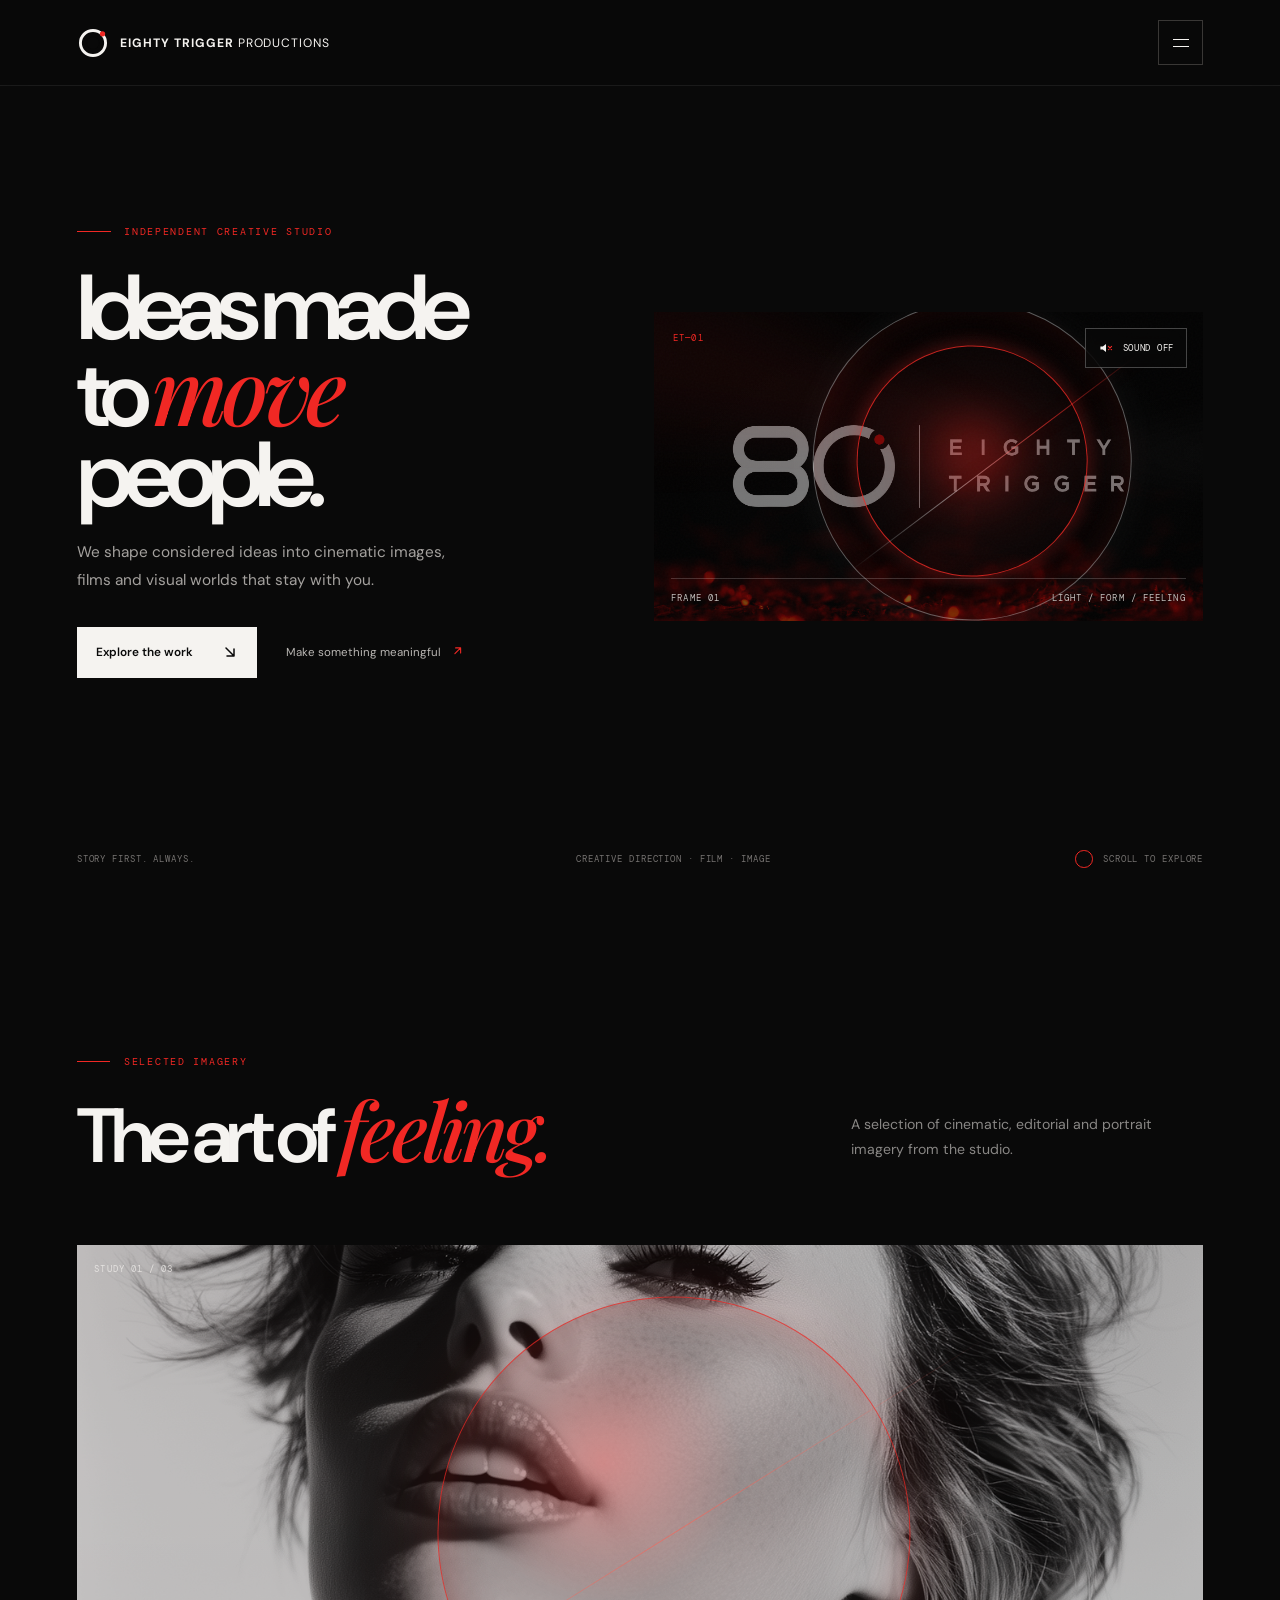
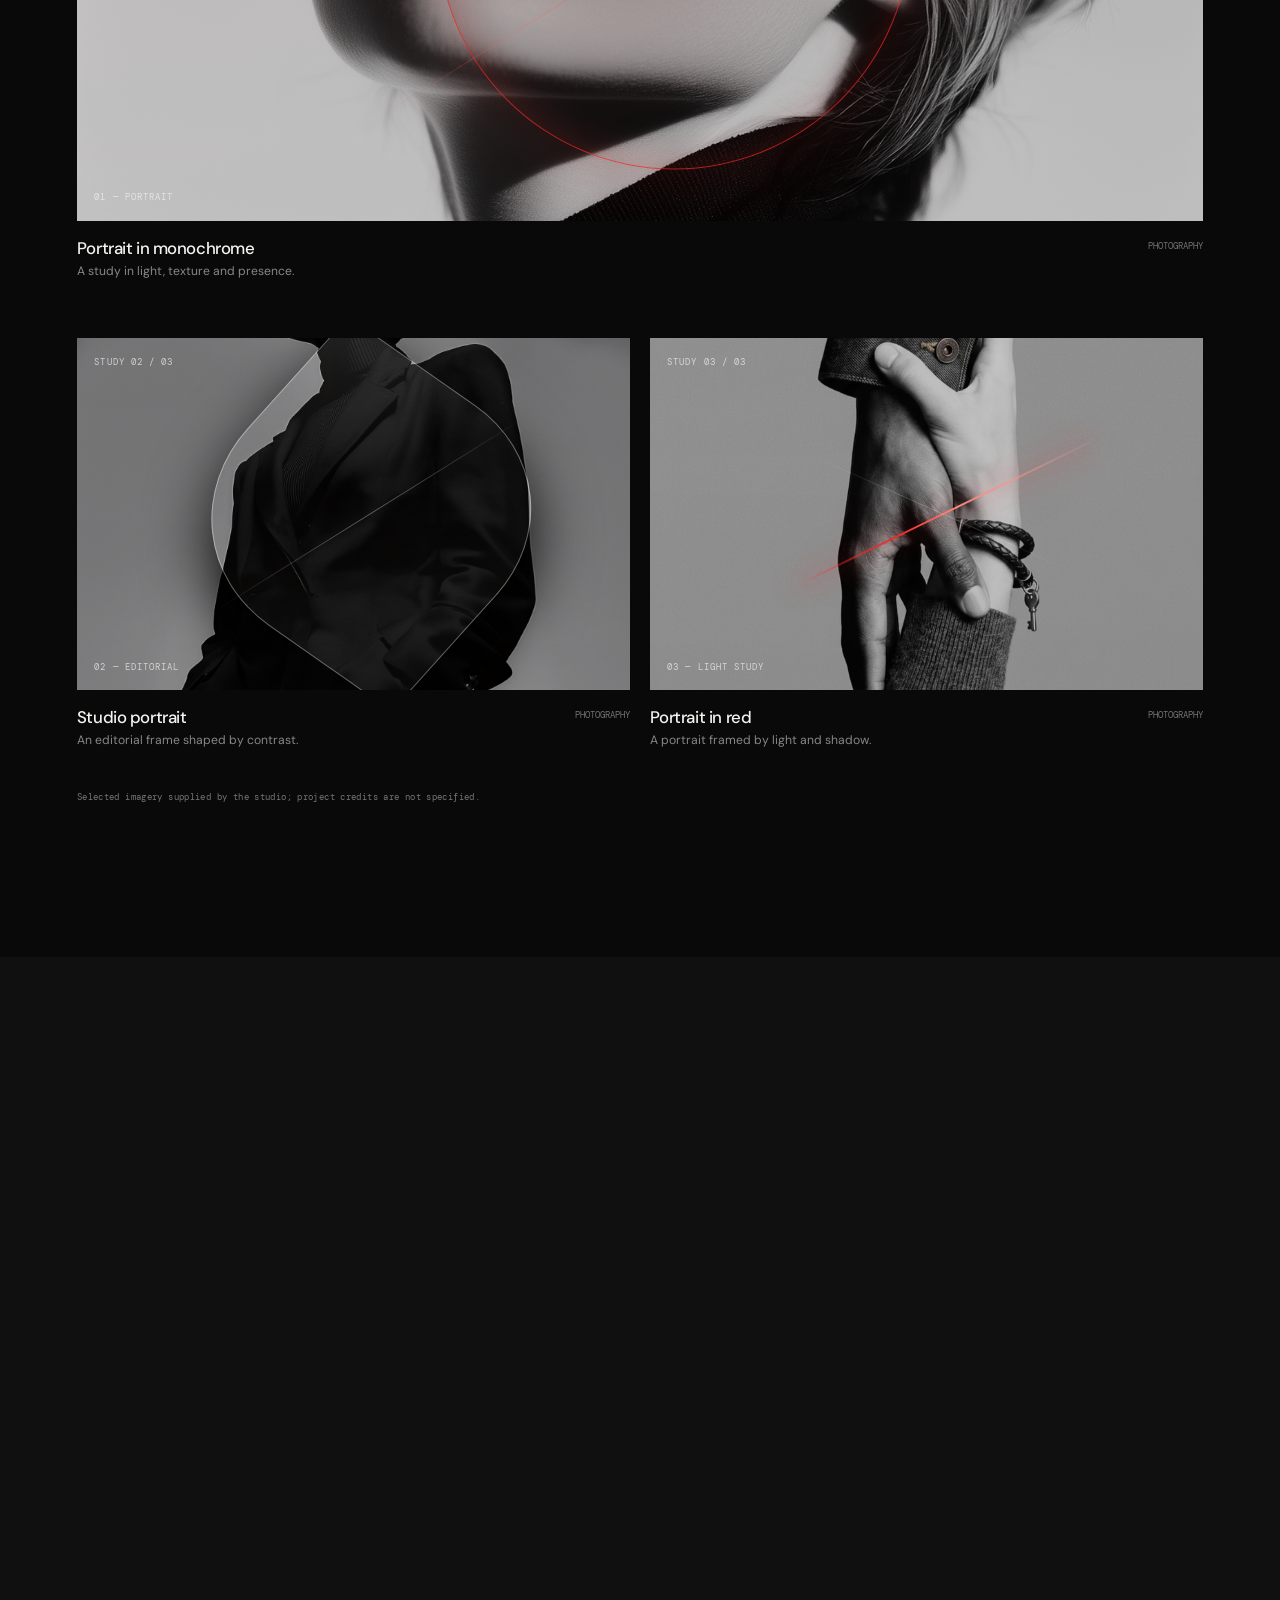
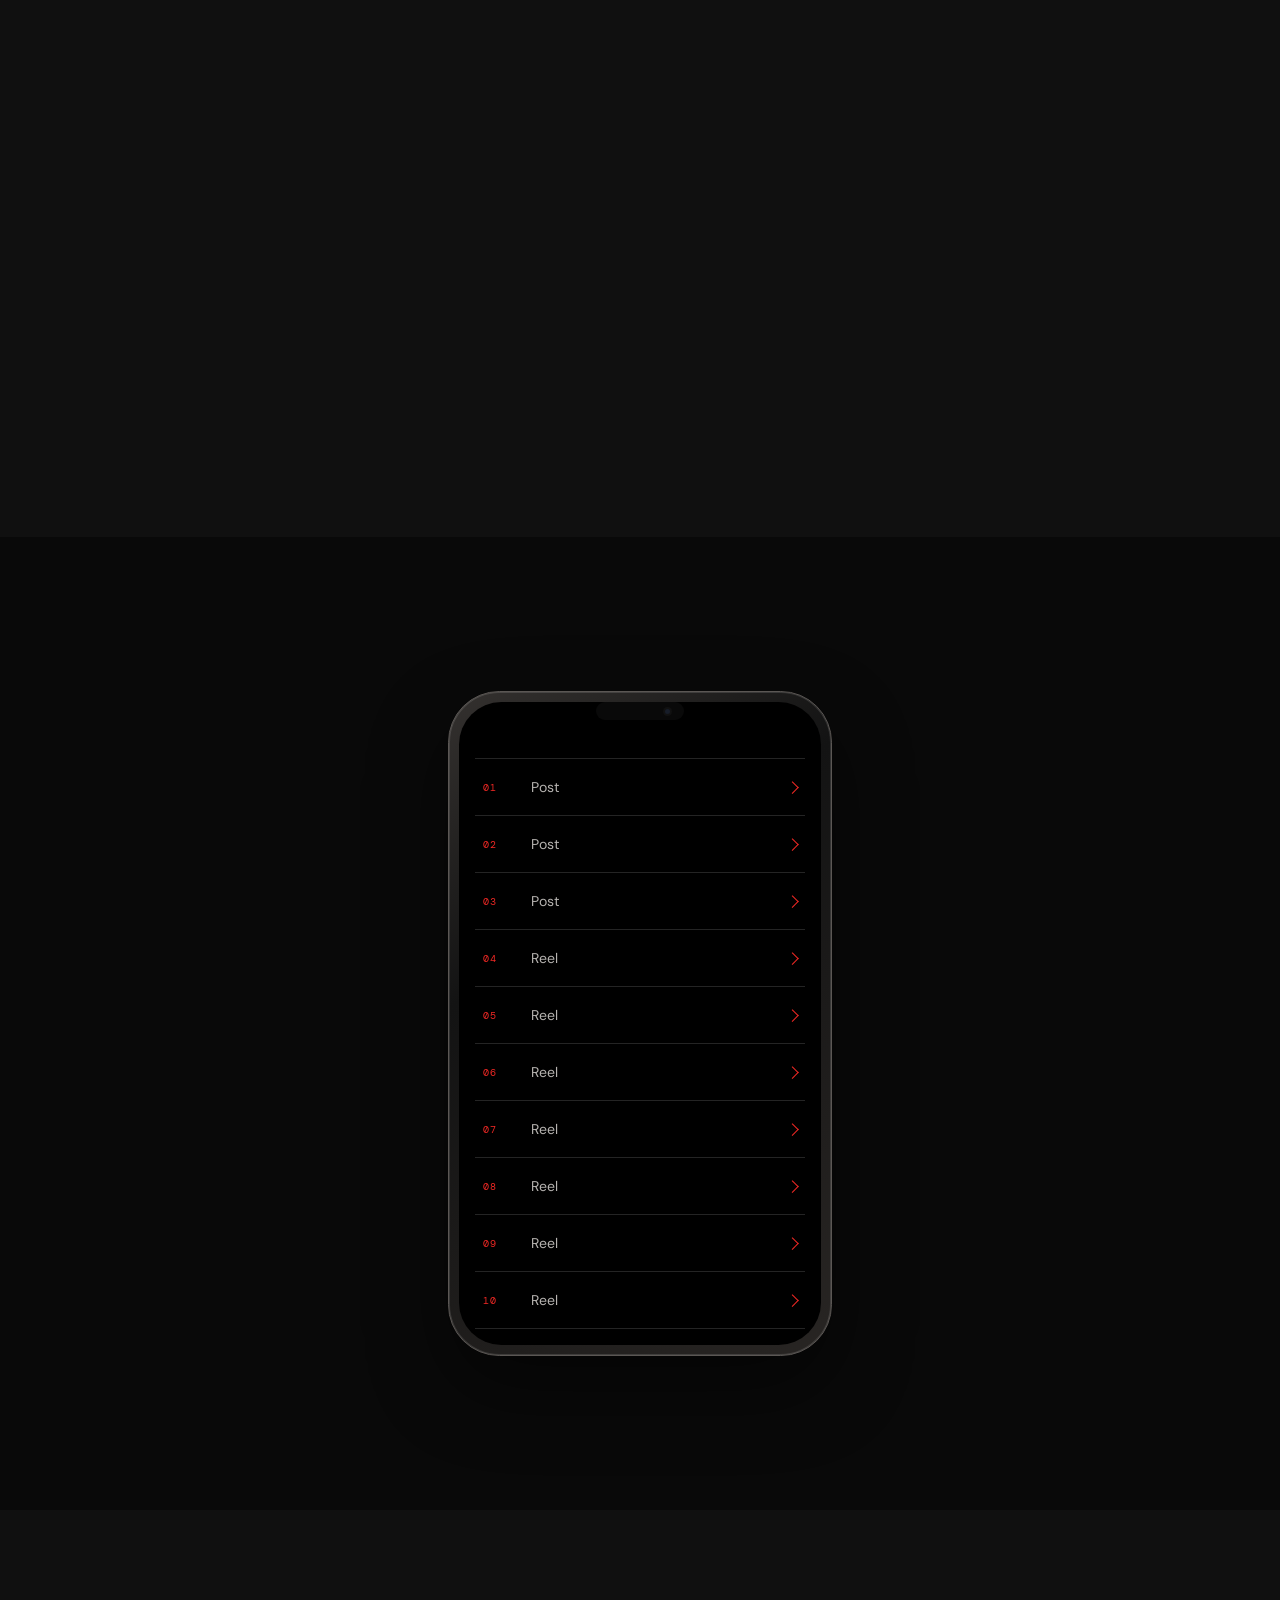
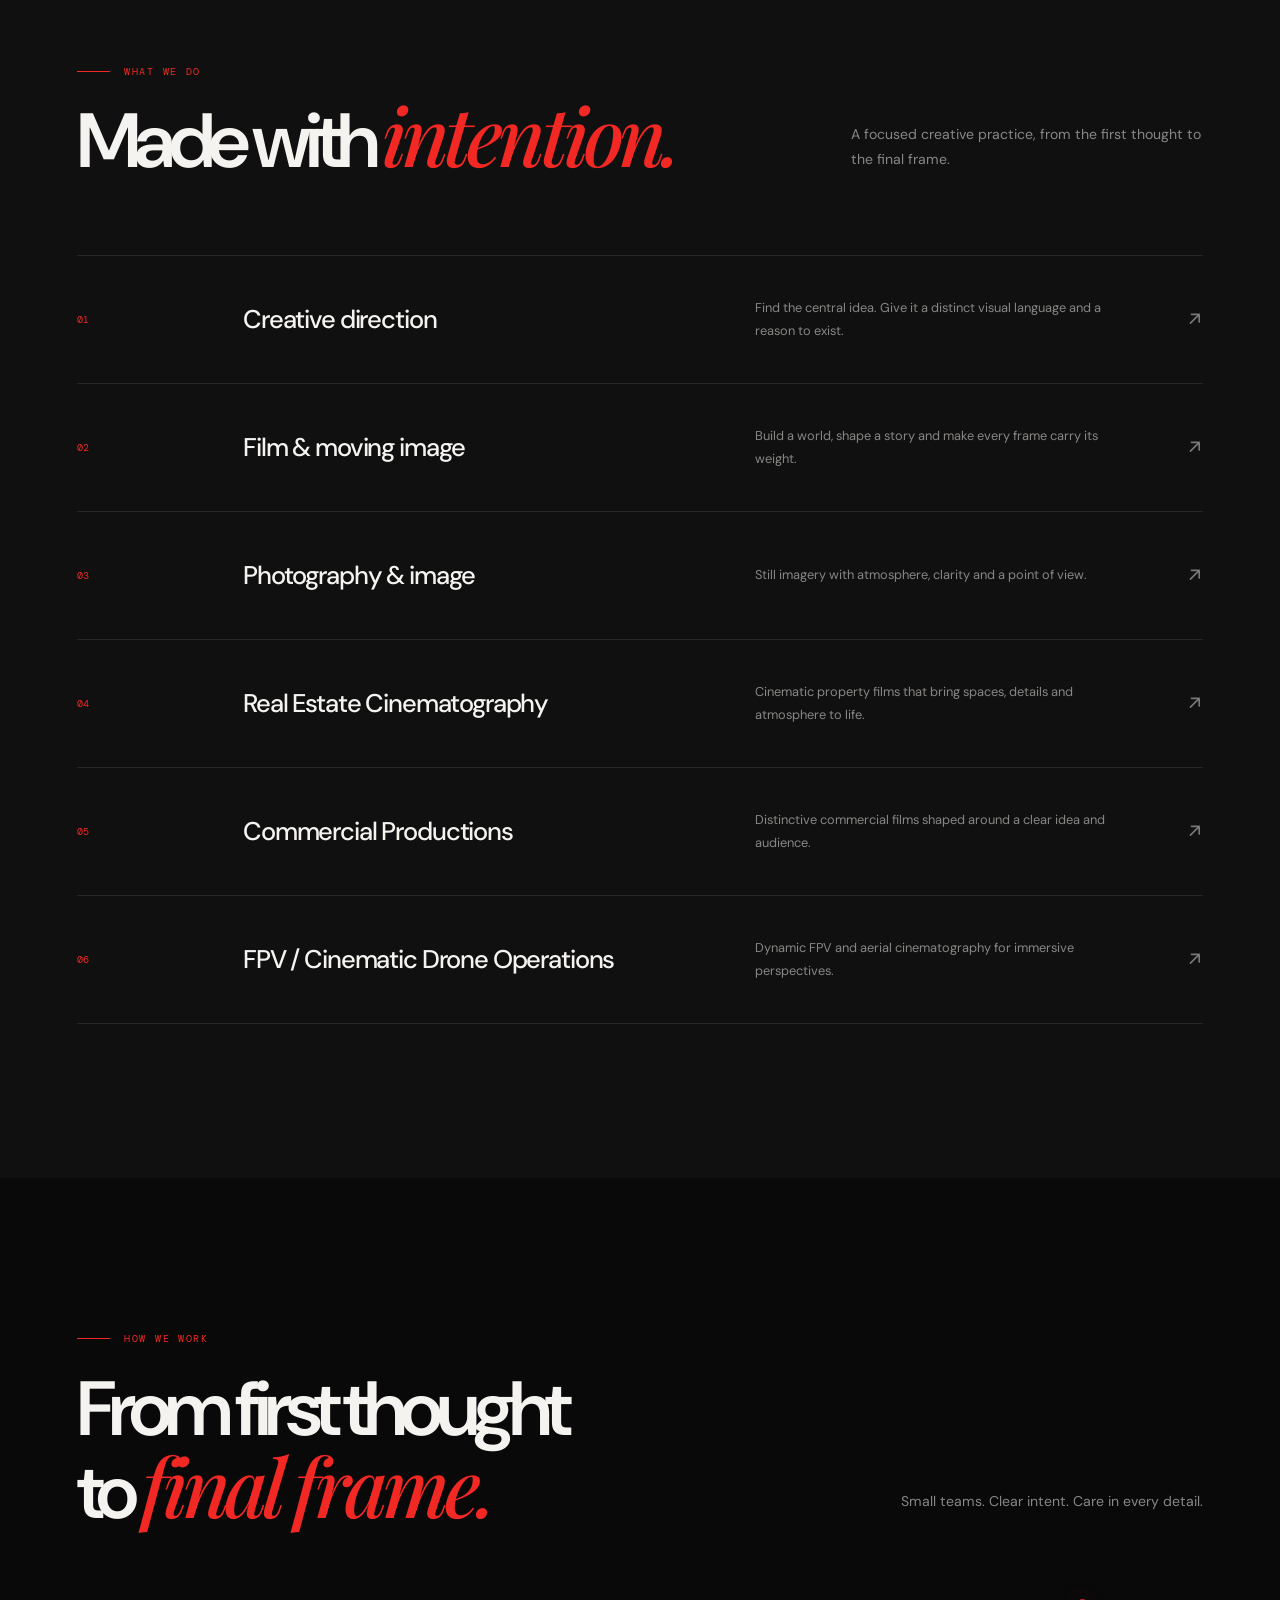
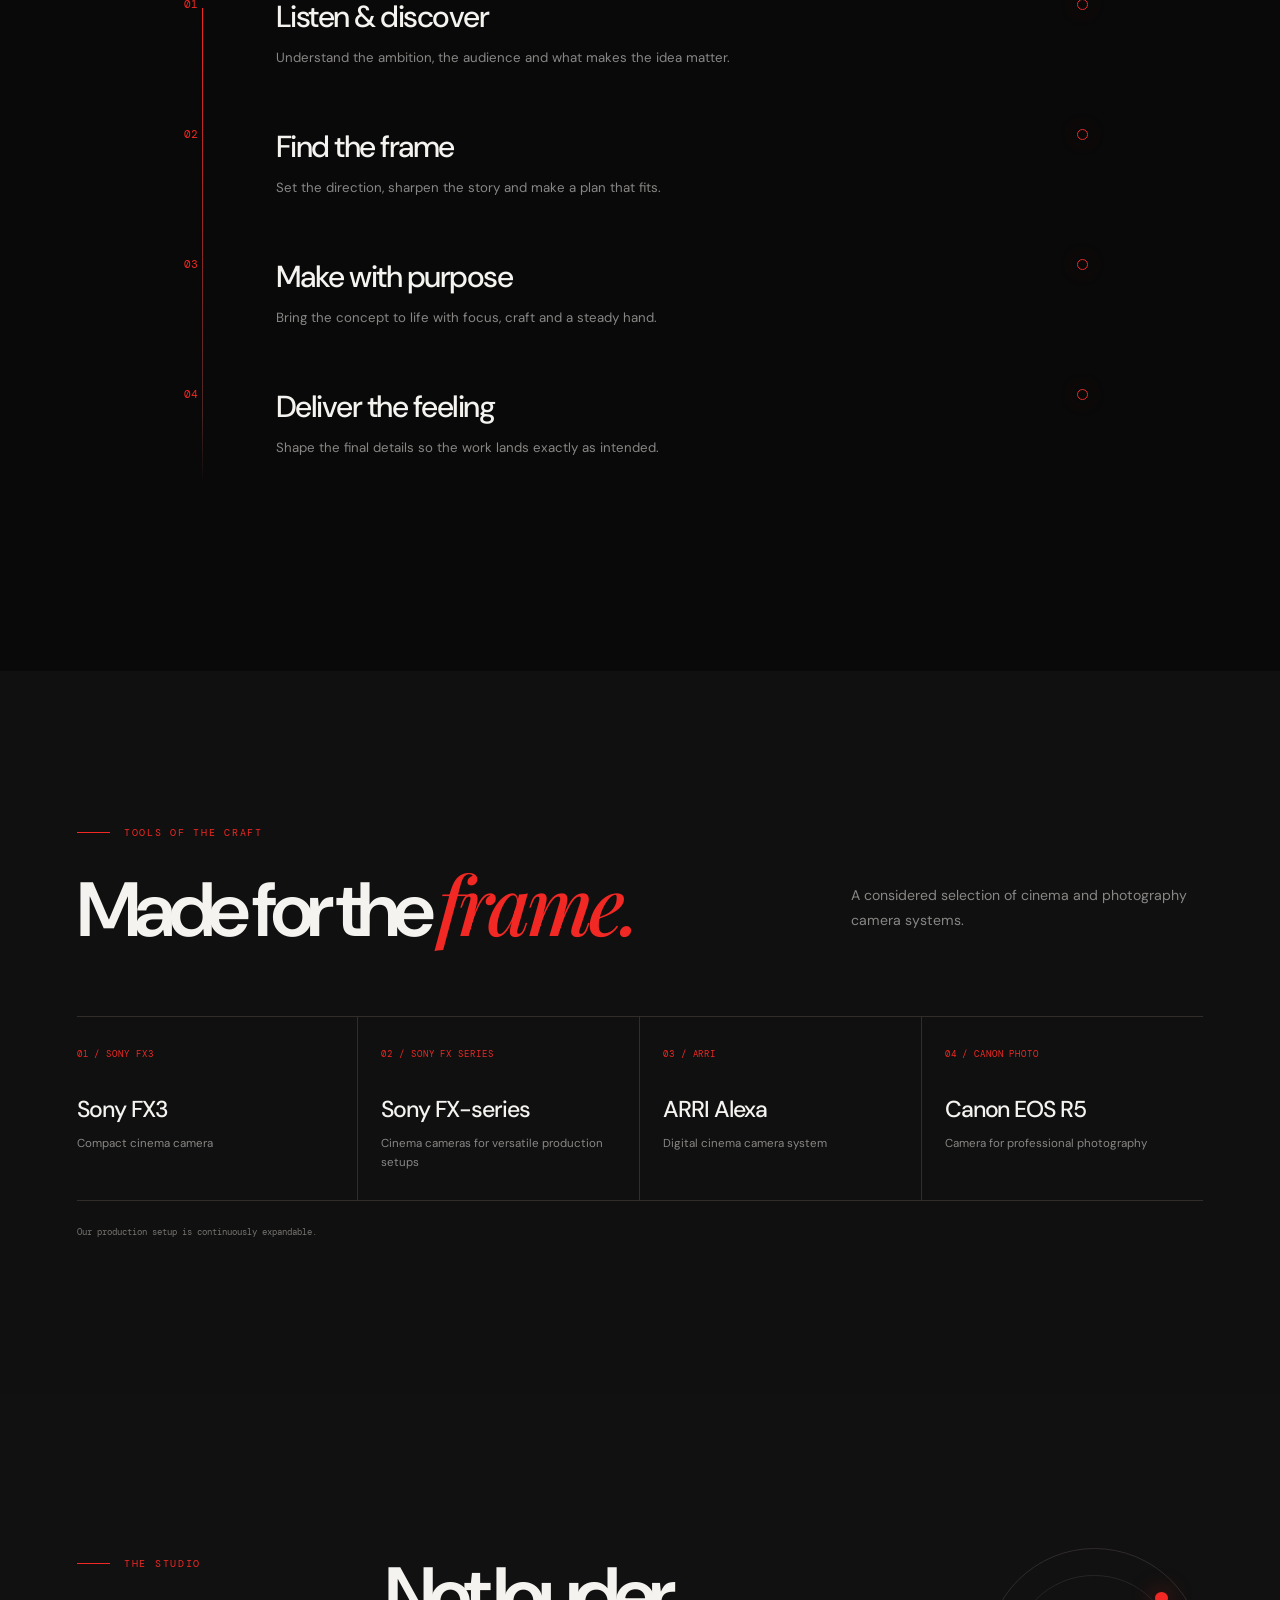
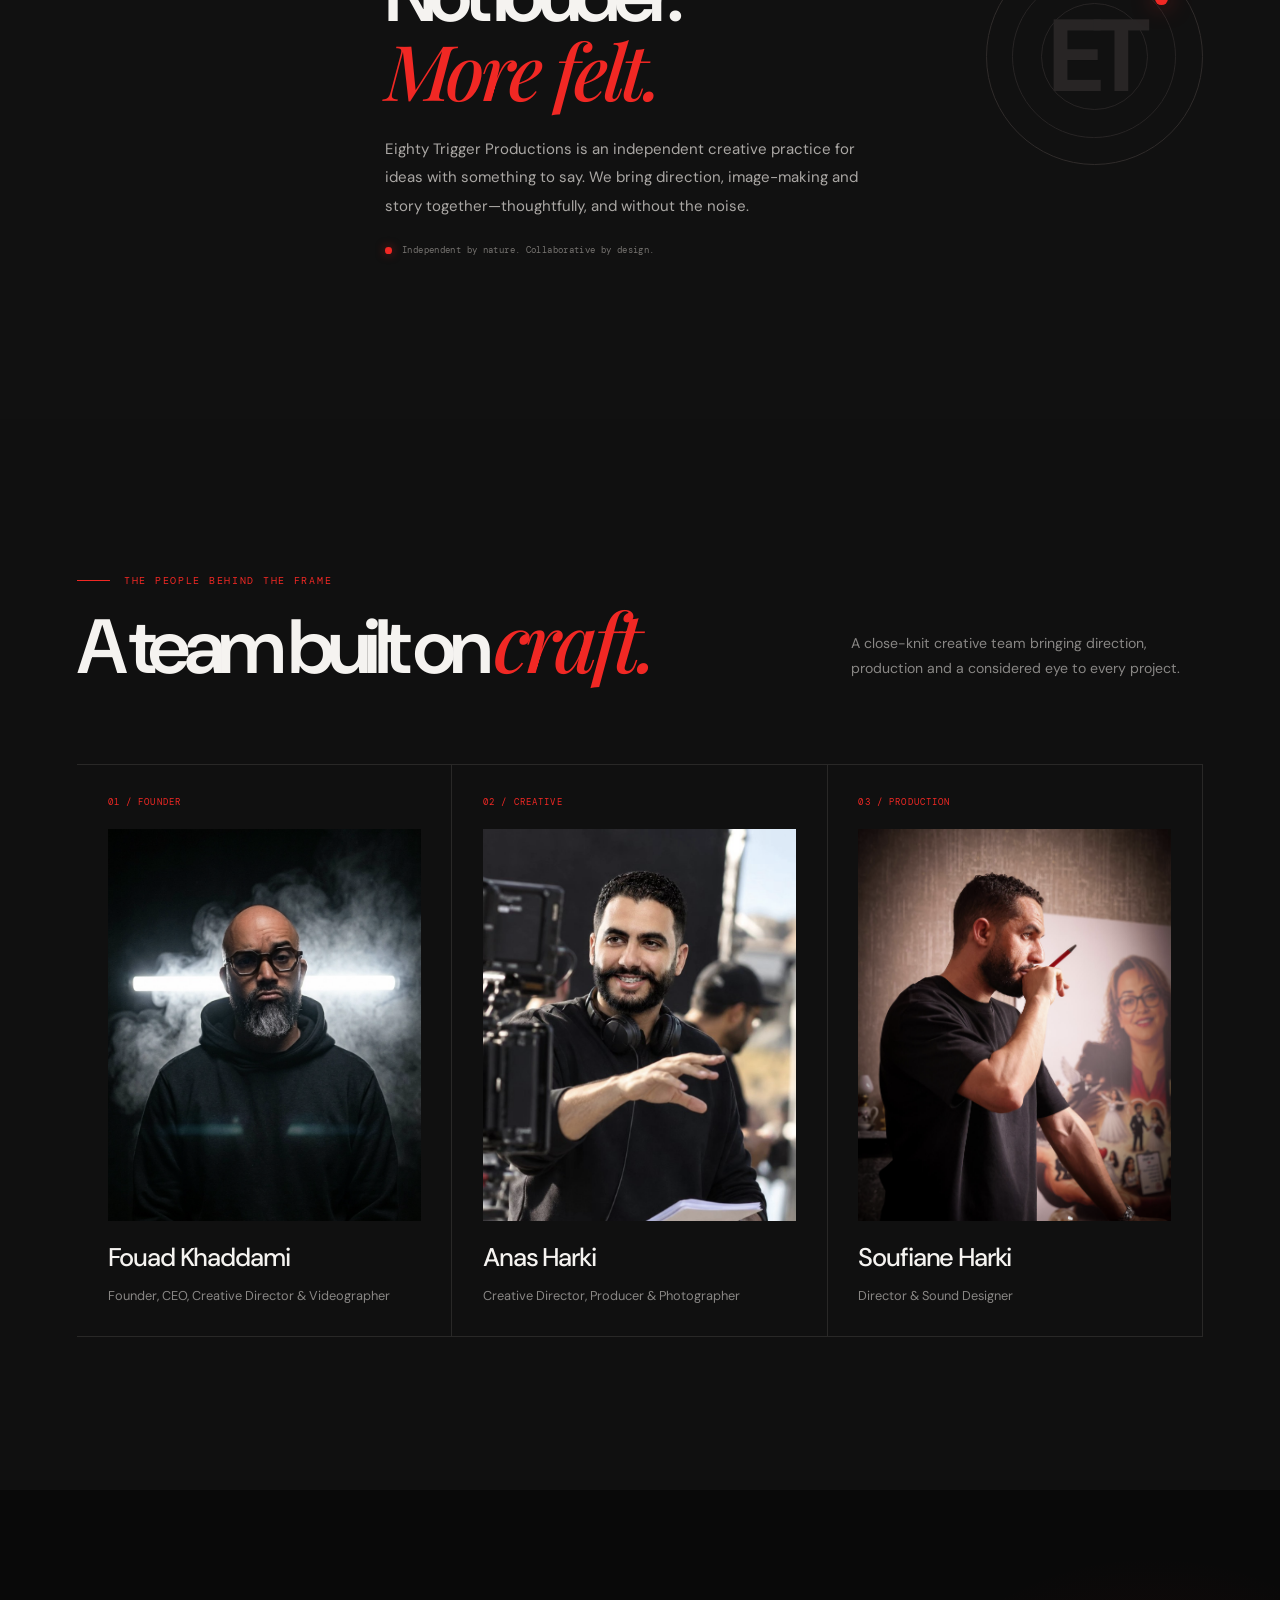
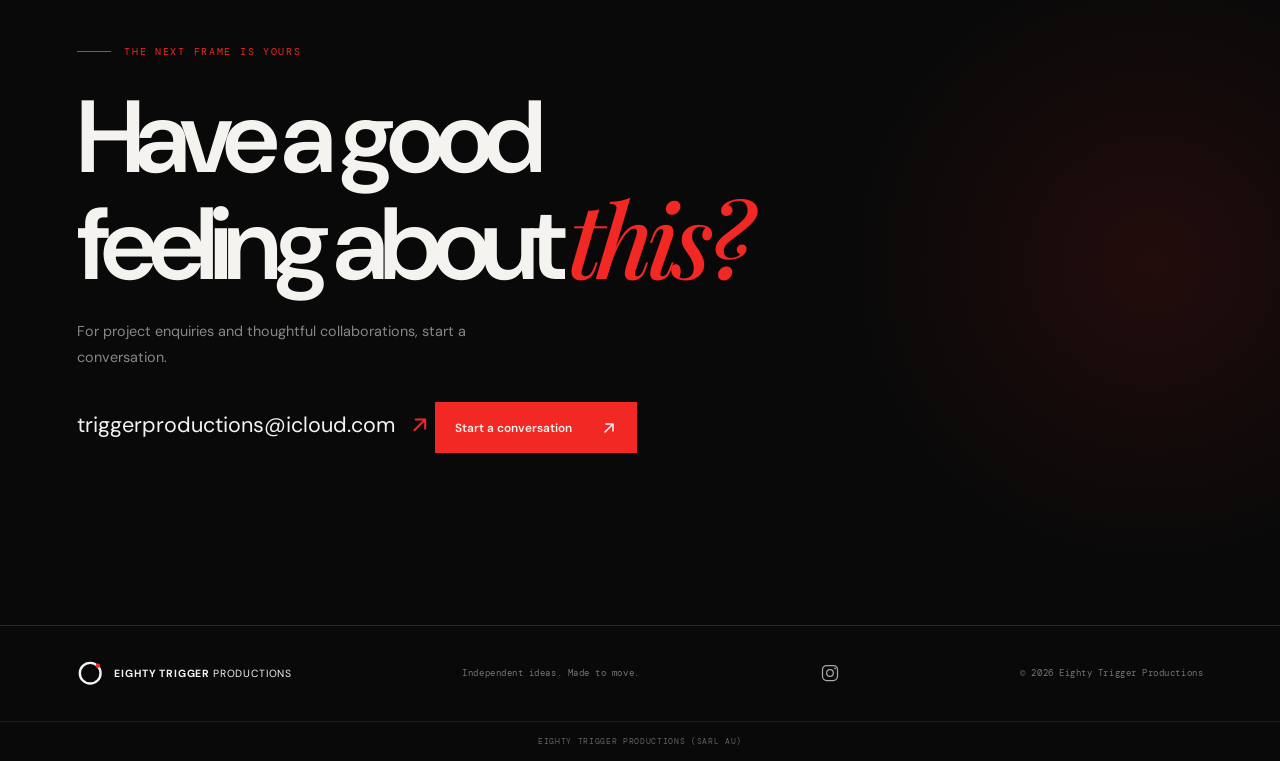
==== commit 2ea52b31: "Use black link-only Instagram phone Co-authored-by: Copilot App <223556219+Copilot@users.noreply.git" ====
--- a/index.html
+++ b/index.html
@@ -202,53 +202,23 @@
 
       <section class="instagram-reels section-space" id="instagram-reels" aria-labelledby="instagram-title">
         <div class="section-shell">
-          <div class="section-heading scroll-reveal">
-            <div><p class="eyebrow"><span class="eyebrow-line"></span><span data-i18n="instagramEyebrow">Instagram / Selected films</span></p><h2 id="instagram-title" data-i18n-html="instagramTitle">Stories in <em>motion.</em></h2></div>
-            <p class="section-note" data-i18n="instagramNote">Ten moments from our Instagram. Playback quality is selected by Instagram; if an embed is unavailable, open the original post.</p>
-          </div>
+          <h2 class="sr-only" id="instagram-title" data-i18n="instagramListLabel">Instagram posts and reels</h2>
           <div class="instagram-showcase scroll-reveal">
-            <div class="instagram-phone-wrap">
-              <div class="instagram-phone" aria-label="iPhone-style Instagram viewer" data-i18n-aria="instagramPhoneLabel">
-                <div class="instagram-phone__island" aria-hidden="true"></div>
-                <div class="instagram-phone__screen">
-                  <div class="instagram-phone__header">
-                    <span class="instagram-wordmark" aria-hidden="true">Instagram</span>
-                    <span class="instagram-phone__handle">@eighty.trigger.productions</span>
-                  </div>
-                  <div class="instagram-embed" data-instagram-embed aria-live="polite" aria-label="Selected Instagram post" data-i18n-aria="instagramEmbedLabel"></div>
-                  <div class="instagram-phone__footer">
-                    <span class="instagram-phone__profile-mark" aria-hidden="true">ET</span>
-                    <span>@eighty.trigger.productions</span>
-                    <a href="https://www.instagram.com/eighty.trigger.productions?cplk=MXhmZ3E1aDJrMWxwMg%3D%3D&amp;utm_source=qr" target="_blank" rel="noopener noreferrer" data-i18n="instagramProfileLink">Profile</a>
-                  </div>
-                </div>
-              </div>
-            </div>
-            <div class="instagram-reel-browser">
-              <div class="instagram-reel-browser__heading">
-                <p class="eyebrow"><span class="eyebrow-line"></span><span data-i18n="instagramChoose">Choose a moment</span></p>
-                <p class="instagram-reel-count" data-instagram-status aria-live="polite" aria-atomic="true">01 / 10</p>
-              </div>
-              <ol class="instagram-reel-list" aria-label="Instagram posts and reels" data-i18n-aria="instagramListLabel">
-                <li><button class="instagram-reel-link is-active" type="button" data-instagram-index="0" aria-pressed="true"><span class="instagram-reel-link__number">01</span><span class="instagram-reel-link__type" data-i18n="instagramPost">Post</span><span class="instagram-reel-link__indicator" aria-hidden="true"></span></button></li>
-                <li><button class="instagram-reel-link" type="button" data-instagram-index="1" aria-pressed="false"><span class="instagram-reel-link__number">02</span><span class="instagram-reel-link__type" data-i18n="instagramPost">Post</span><span class="instagram-reel-link__indicator" aria-hidden="true"></span></button></li>
-                <li><button class="instagram-reel-link" type="button" data-instagram-index="2" aria-pressed="false"><span class="instagram-reel-link__number">03</span><span class="instagram-reel-link__type" data-i18n="instagramPost">Post</span><span class="instagram-reel-link__indicator" aria-hidden="true"></span></button></li>
-                <li><button class="instagram-reel-link" type="button" data-instagram-index="3" aria-pressed="false"><span class="instagram-reel-link__number">04</span><span class="instagram-reel-link__type" data-i18n="instagramReel">Reel</span><span class="instagram-reel-link__indicator" aria-hidden="true"></span></button></li>
-                <li><button class="instagram-reel-link" type="button" data-instagram-index="4" aria-pressed="false"><span class="instagram-reel-link__number">05</span><span class="instagram-reel-link__type" data-i18n="instagramReel">Reel</span><span class="instagram-reel-link__indicator" aria-hidden="true"></span></button></li>
-                <li><button class="instagram-reel-link" type="button" data-instagram-index="5" aria-pressed="false"><span class="instagram-reel-link__number">06</span><span class="instagram-reel-link__type" data-i18n="instagramReel">Reel</span><span class="instagram-reel-link__indicator" aria-hidden="true"></span></button></li>
-                <li><button class="instagram-reel-link" type="button" data-instagram-index="6" aria-pressed="false"><span class="instagram-reel-link__number">07</span><span class="instagram-reel-link__type" data-i18n="instagramReel">Reel</span><span class="instagram-reel-link__indicator" aria-hidden="true"></span></button></li>
-                <li><button class="instagram-reel-link" type="button" data-instagram-index="7" aria-pressed="false"><span class="instagram-reel-link__number">08</span><span class="instagram-reel-link__type" data-i18n="instagramReel">Reel</span><span class="instagram-reel-link__indicator" aria-hidden="true"></span></button></li>
-                <li><button class="instagram-reel-link" type="button" data-instagram-index="8" aria-pressed="false"><span class="instagram-reel-link__number">09</span><span class="instagram-reel-link__type" data-i18n="instagramReel">Reel</span><span class="instagram-reel-link__indicator" aria-hidden="true"></span></button></li>
-                <li><button class="instagram-reel-link" type="button" data-instagram-index="9" aria-pressed="false"><span class="instagram-reel-link__number">10</span><span class="instagram-reel-link__type" data-i18n="instagramReel">Reel</span><span class="instagram-reel-link__indicator" aria-hidden="true"></span></button></li>
-              </ol>
-              <div class="instagram-reel-controls">
-                <button class="instagram-reel-control" type="button" data-instagram-previous aria-label="Previous post" data-i18n-aria="instagramPrevious" disabled>
-                  <svg viewBox="0 0 20 20" aria-hidden="true" focusable="false"><path d="M16 10H4m0 0 6-6m-6 6 6 6" /></svg>
-                </button>
-                <button class="instagram-reel-control" type="button" data-instagram-next aria-label="Next post" data-i18n-aria="instagramNext">
-                  <svg viewBox="0 0 20 20" aria-hidden="true" focusable="false"><path d="M4 10h12m0 0-6-6m6 6-6 6" /></svg>
-                </button>
-                <a class="instagram-profile-cta" href="https://www.instagram.com/eighty.trigger.productions?cplk=MXhmZ3E1aDJrMWxwMg%3D%3D&amp;utm_source=qr" target="_blank" rel="noopener noreferrer"><span data-i18n="instagramVisitProfile">Visit Instagram</span> <svg class="arrow-icon" viewBox="0 0 16 16" aria-hidden="true" focusable="false"><path d="M4 12 12 4M5 4h7v7" /></svg></a>
+            <div class="instagram-phone" aria-label="iPhone-style Instagram post links" data-i18n-aria="instagramPhoneLabel">
+              <div class="instagram-phone__island" aria-hidden="true"></div>
+              <div class="instagram-phone__screen">
+                <ol class="instagram-reel-list" aria-label="Instagram posts and reels" data-i18n-aria="instagramListLabel">
+                  <li><a class="instagram-reel-link" href="https://www.instagram.com/p/DfDRWtUCHBZ/" target="_blank" rel="noopener noreferrer"><span class="instagram-reel-link__number">01</span><span class="instagram-reel-link__type" data-i18n="instagramPost">Post</span><span class="instagram-reel-link__indicator" aria-hidden="true"></span></a></li>
+                  <li><a class="instagram-reel-link" href="https://www.instagram.com/p/De1wehUiJbP/" target="_blank" rel="noopener noreferrer"><span class="instagram-reel-link__number">02</span><span class="instagram-reel-link__type" data-i18n="instagramPost">Post</span><span class="instagram-reel-link__indicator" aria-hidden="true"></span></a></li>
+                  <li><a class="instagram-reel-link" href="https://www.instagram.com/p/Del_vnEiEGg/" target="_blank" rel="noopener noreferrer"><span class="instagram-reel-link__number">03</span><span class="instagram-reel-link__type" data-i18n="instagramPost">Post</span><span class="instagram-reel-link__indicator" aria-hidden="true"></span></a></li>
+                  <li><a class="instagram-reel-link" href="https://www.instagram.com/reel/DeZUFpwoQMp/" target="_blank" rel="noopener noreferrer"><span class="instagram-reel-link__number">04</span><span class="instagram-reel-link__type" data-i18n="instagramReel">Reel</span><span class="instagram-reel-link__indicator" aria-hidden="true"></span></a></li>
+                  <li><a class="instagram-reel-link" href="https://www.instagram.com/reel/DeWwkuxox_o/" target="_blank" rel="noopener noreferrer"><span class="instagram-reel-link__number">05</span><span class="instagram-reel-link__type" data-i18n="instagramReel">Reel</span><span class="instagram-reel-link__indicator" aria-hidden="true"></span></a></li>
+                  <li><a class="instagram-reel-link" href="https://www.instagram.com/reel/DeOozVkofe5/" target="_blank" rel="noopener noreferrer"><span class="instagram-reel-link__number">06</span><span class="instagram-reel-link__type" data-i18n="instagramReel">Reel</span><span class="instagram-reel-link__indicator" aria-hidden="true"></span></a></li>
+                  <li><a class="instagram-reel-link" href="https://www.instagram.com/reel/DeMCPlroKOM/" target="_blank" rel="noopener noreferrer"><span class="instagram-reel-link__number">07</span><span class="instagram-reel-link__type" data-i18n="instagramReel">Reel</span><span class="instagram-reel-link__indicator" aria-hidden="true"></span></a></li>
+                  <li><a class="instagram-reel-link" href="https://www.instagram.com/reel/DdzFMcfwceI/" target="_blank" rel="noopener noreferrer"><span class="instagram-reel-link__number">08</span><span class="instagram-reel-link__type" data-i18n="instagramReel">Reel</span><span class="instagram-reel-link__indicator" aria-hidden="true"></span></a></li>
+                  <li><a class="instagram-reel-link" href="https://www.instagram.com/reel/DcYzCDJISZ7/" target="_blank" rel="noopener noreferrer"><span class="instagram-reel-link__number">09</span><span class="instagram-reel-link__type" data-i18n="instagramReel">Reel</span><span class="instagram-reel-link__indicator" aria-hidden="true"></span></a></li>
+                  <li><a class="instagram-reel-link" href="https://www.instagram.com/reel/DcMEjMco6tQ/" target="_blank" rel="noopener noreferrer"><span class="instagram-reel-link__number">10</span><span class="instagram-reel-link__type" data-i18n="instagramReel">Reel</span><span class="instagram-reel-link__indicator" aria-hidden="true"></span></a></li>
+                </ol>
               </div>
             </div>
           </div>
--- a/styles.css
+++ b/styles.css
@@ -152,44 +152,20 @@
 .gastronomie-progress { height: 1px; overflow: hidden; background: #302d2b; }
 .gastronomie-progress span { display: block; width: 100%; height: 100%; background: var(--red); transform: scaleX(.0714); transform-origin: left center; transition: transform .45s ease; }
 
-.instagram-reels { overflow: hidden; background: #101010; }
-.instagram-showcase { display: grid; grid-template-columns: minmax(17rem, .9fr) minmax(20rem, 1fr); align-items: center; gap: clamp(2.5rem, 9vw, 9rem); }
-.instagram-phone-wrap { display: flex; justify-content: center; }
-.instagram-phone { position: relative; width: min(100%, 23rem); padding: .65rem; border: 1px solid #5b5754; border-radius: 3.2rem; background: linear-gradient(145deg, #34312f, #131313 34%, #282523); box-shadow: 0 2rem 5rem rgba(0,0,0,.48), inset 0 0 0 1px rgba(255,255,255,.13); }
+.instagram-reels { overflow: hidden; background: #090909; }
+.instagram-showcase { display: flex; justify-content: center; }
+.instagram-phone { position: relative; width: min(100%, 24rem); padding: .65rem; border: 1px solid #5b5754; border-radius: 3.2rem; background: linear-gradient(145deg, #34312f, #131313 34%, #282523); box-shadow: 0 2rem 5rem rgba(0,0,0,.48), inset 0 0 0 1px rgba(255,255,255,.13); }
 .instagram-phone::before { position: absolute; z-index: 1; top: .65rem; left: 50%; width: 5.5rem; height: 1.15rem; border-radius: 1rem; background: #090909; content: ""; transform: translateX(-50%); pointer-events: none; }
 .instagram-phone__island { position: absolute; z-index: 2; top: 1.08rem; left: calc(50% + 1.55rem); width: .32rem; height: .32rem; border-radius: 50%; background: #171d29; box-shadow: 0 0 0 2px #111; pointer-events: none; }
-.instagram-phone__screen { display: flex; min-height: 41rem; flex-direction: column; overflow: hidden; border-radius: 2.65rem; background: #0c0c0c; }
-.instagram-phone__header { display: flex; min-height: 3.6rem; flex-direction: column; justify-content: center; gap: .12rem; padding: 1.05rem 1rem .5rem; border-bottom: 1px solid #292725; }
-.instagram-wordmark { font-family: var(--serif); font-size: 1.2rem; font-style: italic; }
-.instagram-phone__handle { color: #999592; font-family: var(--mono); font-size: .5rem; letter-spacing: .04em; }
-.instagram-embed { height: min(67vh, 38rem); height: min(67svh, 38rem); min-height: 25rem; overflow: auto; overscroll-behavior: contain; background: #fff; -webkit-overflow-scrolling: touch; }
-.instagram-embed .instagram-media { width: 100% !important; min-width: 0 !important; max-width: 100% !important; min-height: 100% !important; margin: 0 !important; border: 0 !important; border-radius: 0 !important; box-shadow: none !important; }
-.instagram-embed iframe { width: 100% !important; min-width: 0 !important; max-width: 100% !important; }
-.instagram-phone__footer { display: flex; min-height: 3.7rem; align-items: center; gap: .55rem; padding: .5rem .75rem; border-top: 1px solid #292725; color: #aaa7a4; font-family: var(--mono); font-size: .48rem; }
-.instagram-phone__profile-mark { display: grid; width: 1.8rem; height: 1.8rem; flex: 0 0 auto; place-items: center; border: 1px solid #80736d; border-radius: 50%; color: var(--white); font-family: var(--sans); font-size: .57rem; font-weight: 600; }
-.instagram-phone__footer a { margin-left: auto; color: var(--white); }
-.instagram-phone__footer a:hover { color: var(--red); }
-.instagram-reel-browser { min-width: 0; }
-.instagram-reel-browser__heading { display: flex; align-items: center; justify-content: space-between; gap: 1rem; }
-.instagram-reel-browser__heading .eyebrow { margin-bottom: 1rem; }
-.instagram-reel-count { margin: 0 0 1rem; color: var(--red); font-family: var(--mono); font-size: .62rem; letter-spacing: .12em; }
-.instagram-reel-list { display: grid; grid-template-columns: 1fr 1fr; margin: 0; padding: 0; border-top: 1px solid var(--line); list-style: none; }
-.instagram-reel-list li { min-width: 0; border-bottom: 1px solid var(--line); }
-.instagram-reel-list li:nth-child(odd) { border-right: 1px solid var(--line); }
-.instagram-reel-link { display: grid; width: 100%; min-height: 4.2rem; grid-template-columns: 2.5rem 1fr auto; align-items: center; gap: .65rem; padding: .6rem .8rem; border: 0; background: transparent; color: #a4a19e; text-align: left; cursor: pointer; transition: color .2s ease, background .2s ease; }
-.instagram-reel-link:hover, .instagram-reel-link.is-active { background: #171514; color: var(--white); }
+.instagram-phone__screen { min-height: 40rem; overflow: hidden; border-radius: 2.65rem; background: #000; }
+.instagram-reel-list { display: flex; min-height: 40rem; flex-direction: column; justify-content: center; margin: 0; padding: 3.5rem 1rem 1rem; list-style: none; }
+.instagram-reel-list li { min-width: 0; border-bottom: 1px solid #242424; }
+.instagram-reel-list li:first-child { border-top: 1px solid #242424; }
+.instagram-reel-link { display: grid; min-height: 3.5rem; grid-template-columns: 2.25rem 1fr auto; align-items: center; gap: .75rem; padding: .5rem .5rem; color: #b6b3b0; transition: color .2s ease, background .2s ease; }
+.instagram-reel-link:hover { background: #111; color: var(--white); }
 .instagram-reel-link__number { color: var(--red); font-family: var(--mono); font-size: .62rem; letter-spacing: .1em; }
 .instagram-reel-link__type { font-size: .88rem; }
-.instagram-reel-link__indicator { width: .45rem; height: .45rem; border: 1px solid #5a5552; border-radius: 50%; }
-.instagram-reel-link.is-active .instagram-reel-link__indicator { border-color: var(--red); background: var(--red); box-shadow: 0 0 .7rem rgba(241,40,36,.55); }
-.instagram-reel-controls { display: flex; align-items: center; gap: .6rem; padding-top: 1.35rem; }
-.instagram-reel-control { display: grid; width: 2.8rem; height: 2.8rem; flex: 0 0 auto; place-items: center; border: 1px solid #4a4643; border-radius: 50%; background: transparent; color: var(--white); cursor: pointer; transition: border-color .2s ease, color .2s ease, opacity .2s ease; }
-.instagram-reel-control:hover:not(:disabled) { border-color: var(--red); color: var(--red); }
-.instagram-reel-control:disabled { opacity: .35; cursor: not-allowed; }
-.instagram-reel-control svg { width: 1.1rem; height: 1.1rem; fill: none; stroke: currentColor; stroke-linecap: round; stroke-linejoin: round; stroke-width: 1.4; }
-.instagram-profile-cta { display: inline-flex; min-height: 2.8rem; align-items: center; gap: .8rem; margin-left: auto; padding: 0 1rem; border: 1px solid #4a4643; color: var(--white); font-size: .72rem; white-space: nowrap; }
-.instagram-profile-cta:hover { border-color: var(--red); }
-.instagram-profile-cta .arrow-icon { color: var(--red); }
+.instagram-reel-link__indicator { width: .55rem; height: .55rem; border-top: 1px solid var(--red); border-right: 1px solid var(--red); transform: rotate(45deg); }
 
 .services { background: #101010; }
 .service-list { border-top: 1px solid var(--line); }
@@ -293,12 +269,6 @@
   .site-nav .language-switcher { padding: .7rem 0; }
   .nav-cta { justify-content: space-between; margin-top: .5rem; }
 }
-@media (max-width: 900px) {
-  .instagram-showcase { grid-template-columns: minmax(0, 1fr); gap: 2.5rem; }
-  .instagram-phone { width: min(100%, 23rem); }
-  .instagram-reel-browser { width: min(100%, 44rem); justify-self: center; }
-}
-
 @media (max-width: 680px) {
   html { scroll-padding-top: 4.5rem; }
   .site-header { min-height: 4.5rem; }
@@ -330,14 +300,10 @@
   .gastronomie-slide__copy p { font-size: .8rem; }
   .gastronomie-controls { gap: .65rem; margin-top: 1rem; }
   .gastronomie-control { width: 2.6rem; height: 2.6rem; }
-  .instagram-showcase { grid-template-columns: 1fr; gap: 2.5rem; }
-  .instagram-phone { width: min(88vw, 23rem); }
-  .instagram-phone__screen { min-height: 0; }
-  .instagram-embed { height: min(78vh, 38rem); height: min(78svh, 38rem); min-height: 25rem; }
-  .instagram-reel-list { grid-template-columns: 1fr 1fr; }
-  .instagram-reel-link { min-height: 3.8rem; padding: .5rem .6rem; }
-  .instagram-reel-controls { flex-wrap: wrap; }
-  .instagram-profile-cta { min-height: 2.65rem; }
+  .instagram-phone { width: min(88vw, 24rem); }
+  .instagram-phone__screen, .instagram-reel-list { min-height: 36rem; }
+  .instagram-reel-list { padding: 3.5rem .65rem .8rem; }
+  .instagram-reel-link { min-height: 3.1rem; padding: .45rem .35rem; }
   .service { position: relative; grid-template-columns: 2rem 1fr auto; gap: .35rem 1rem; min-height: 8.3rem; padding: 1.5rem 0; }
   .service h3 { font-size: 1.14rem; }
   .service p { grid-column: 2; font-size: .76rem; }
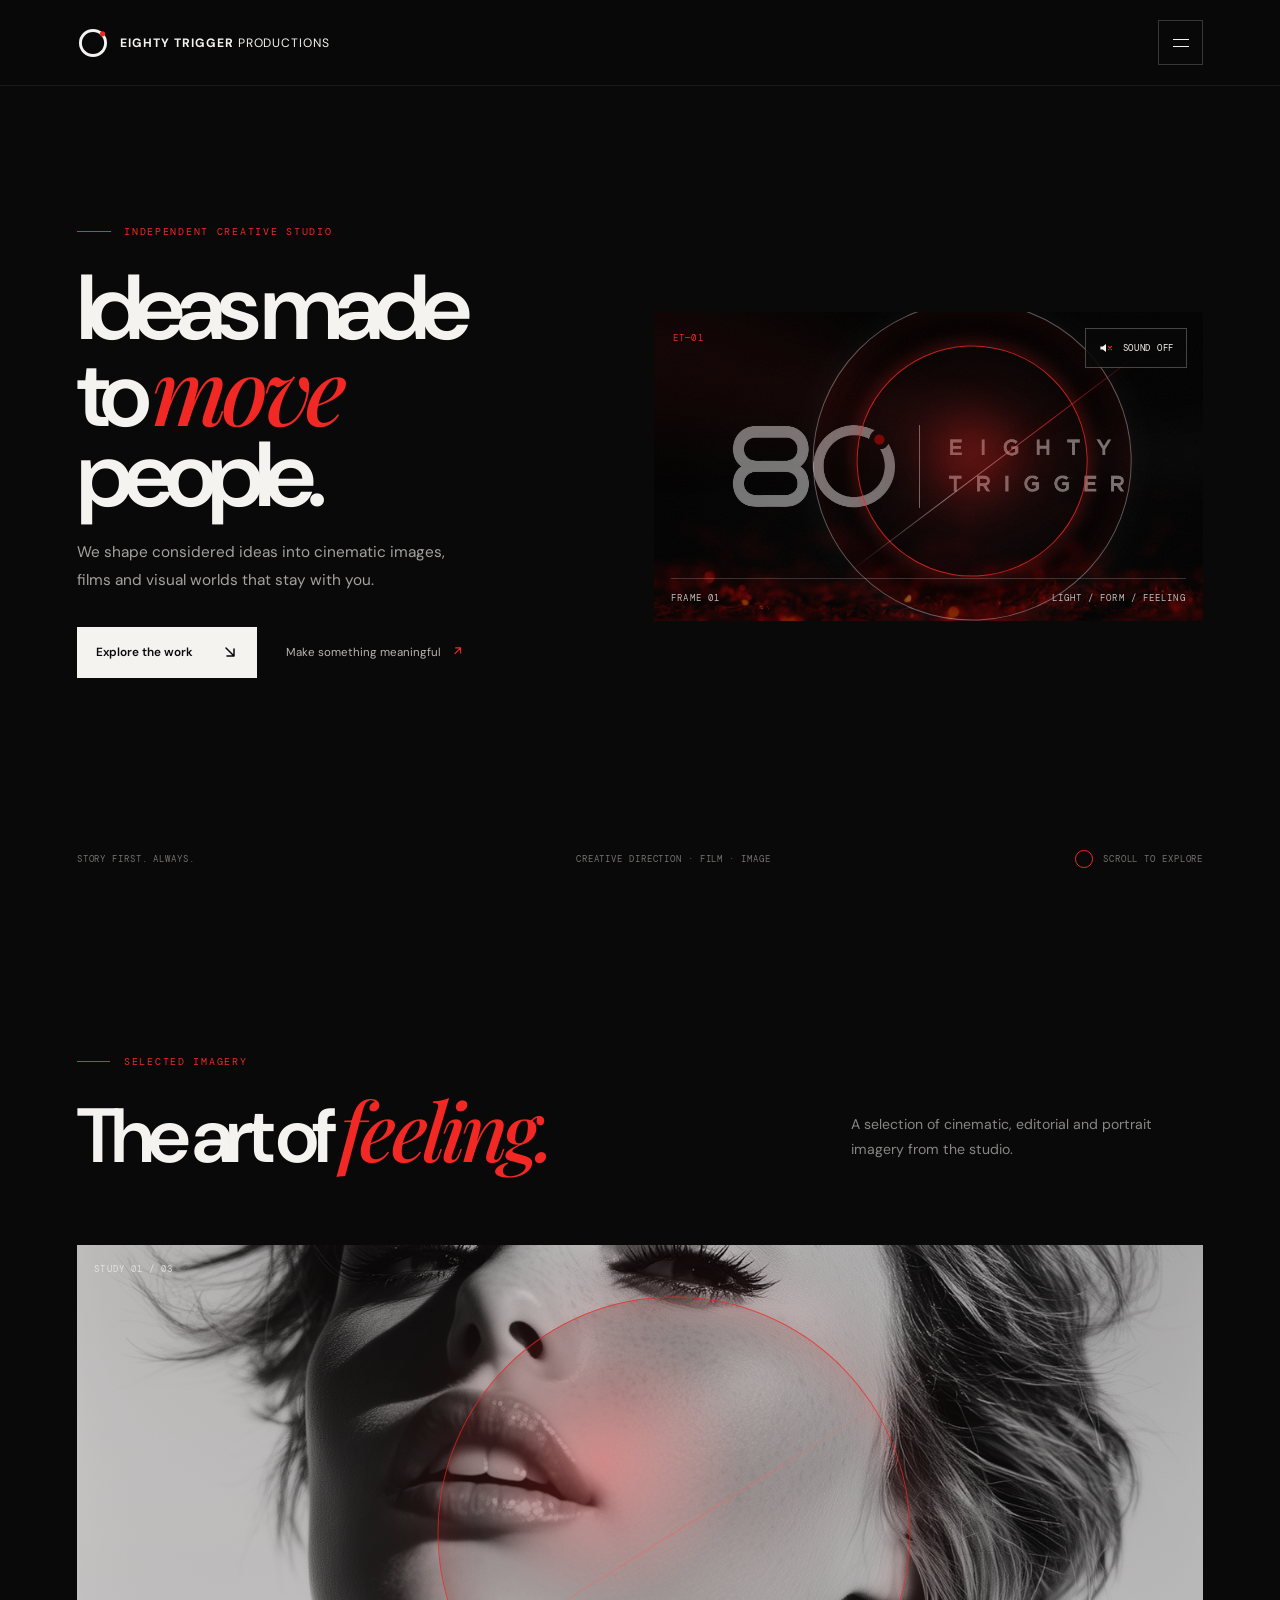
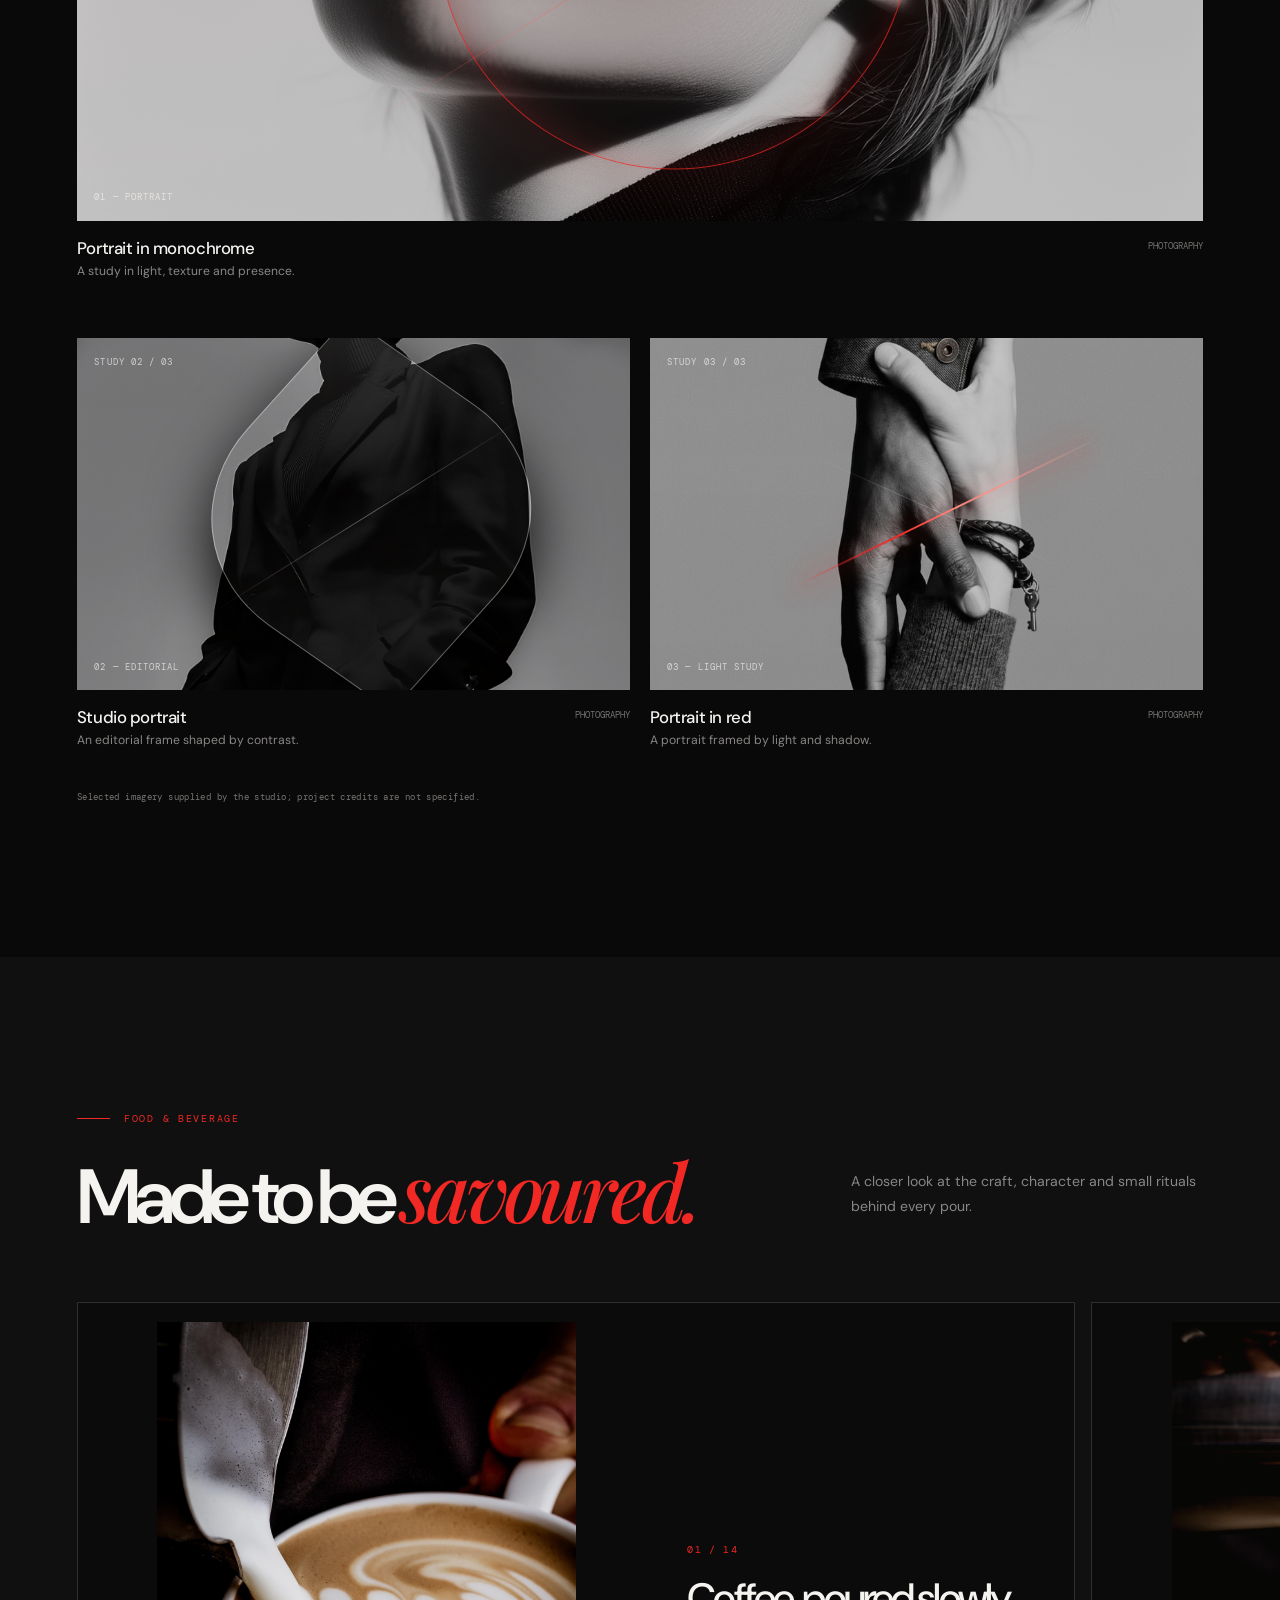
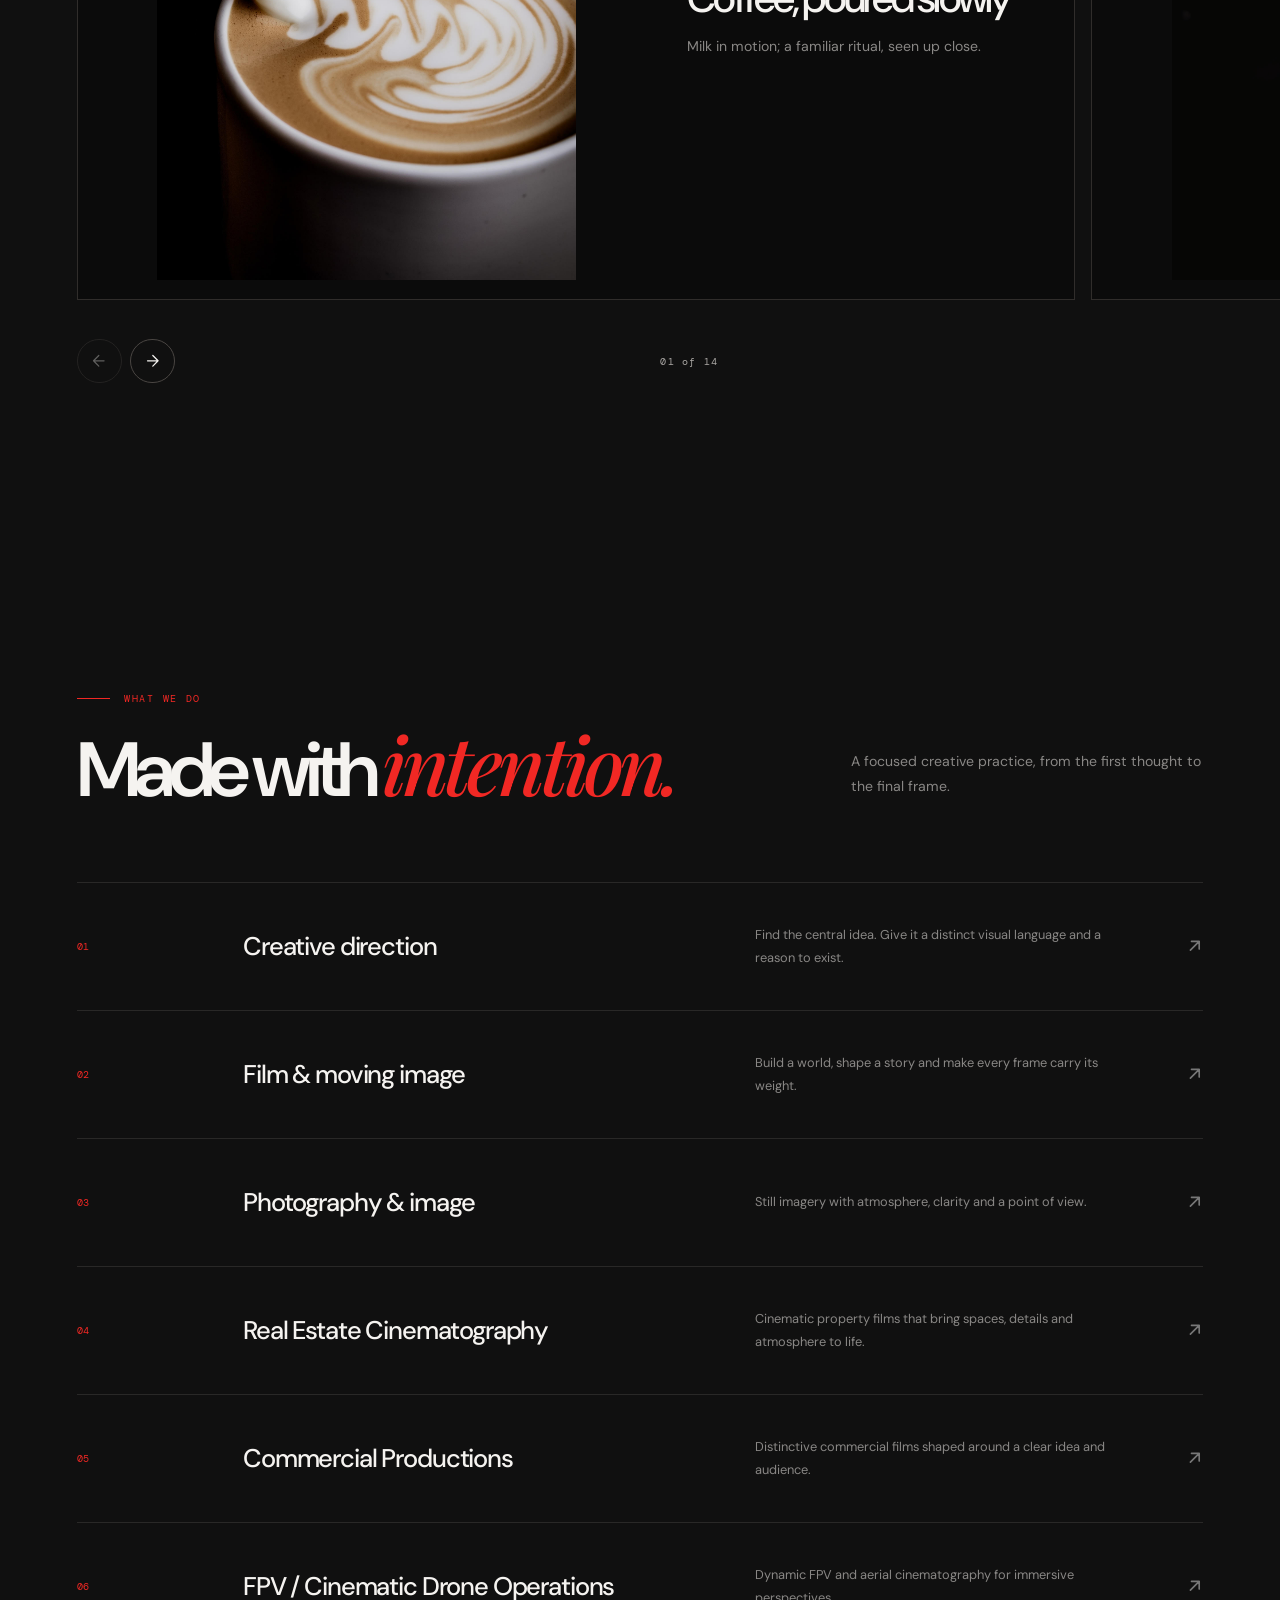
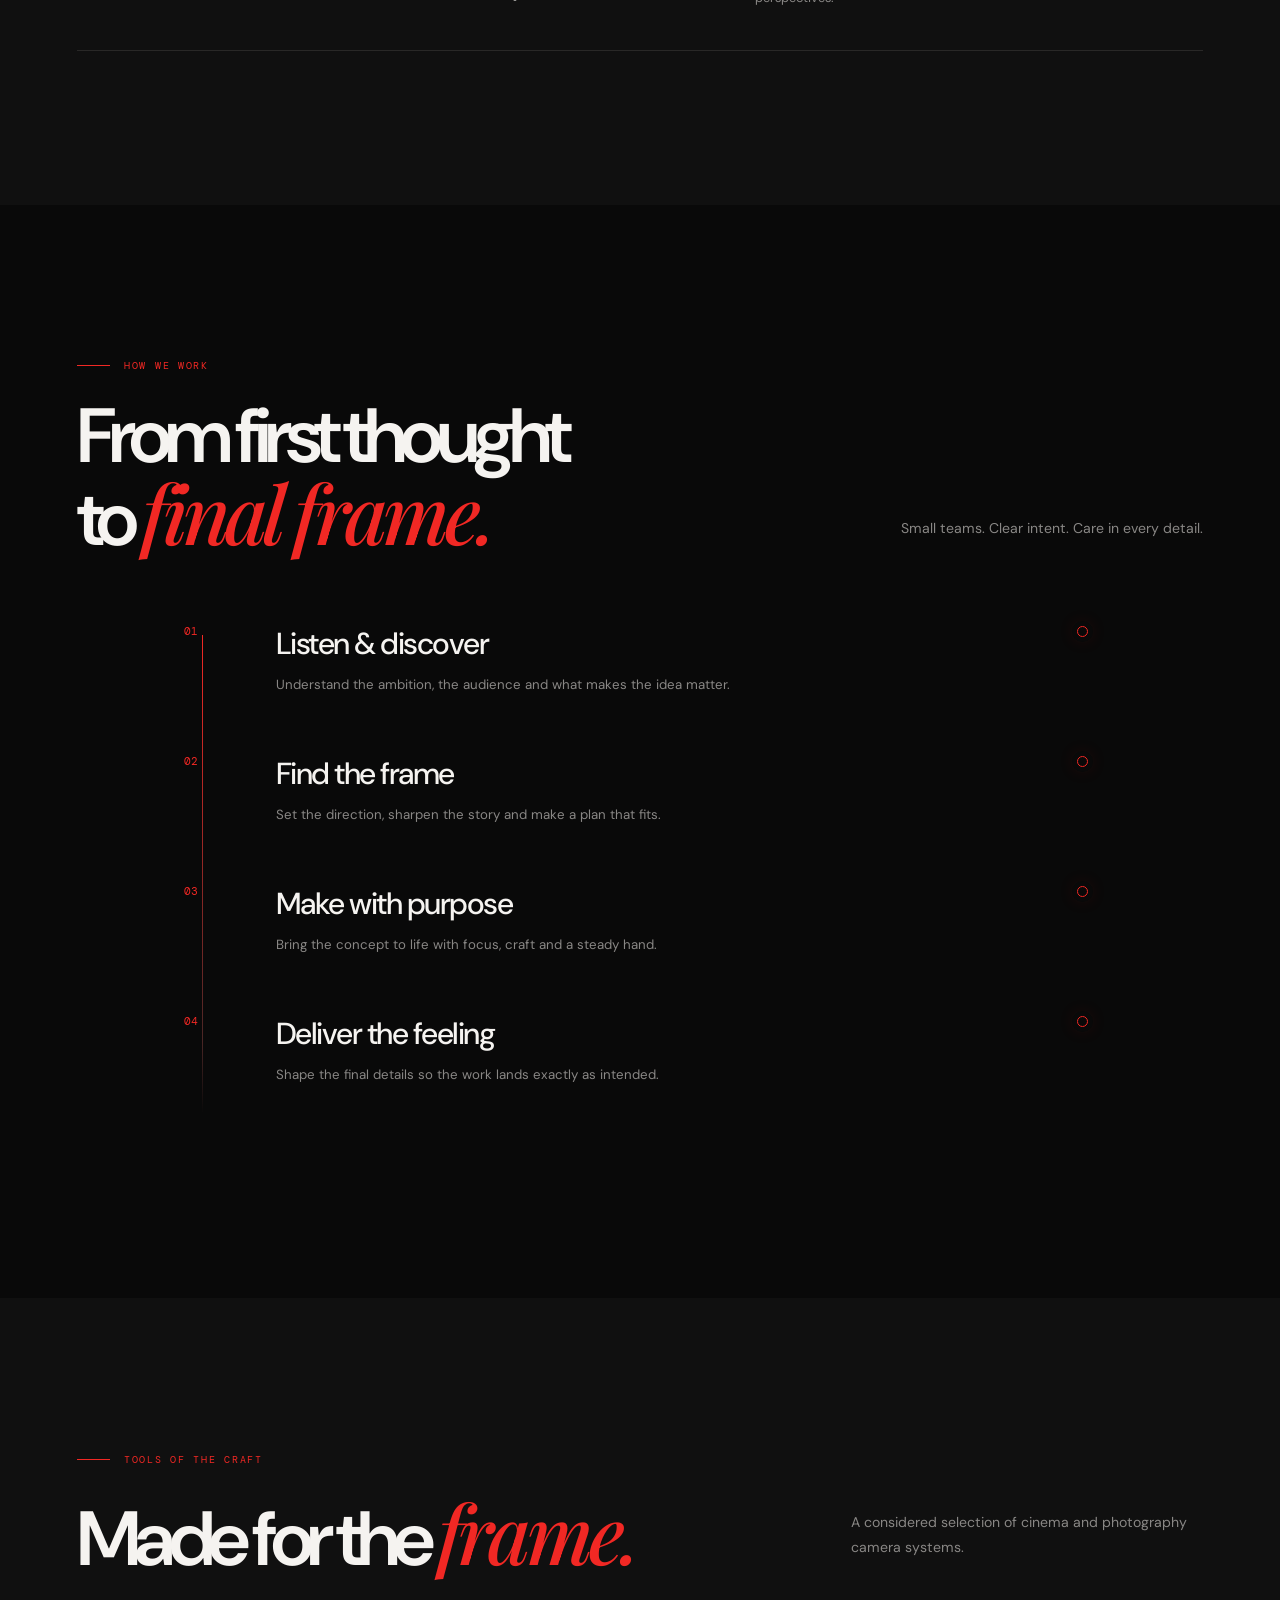
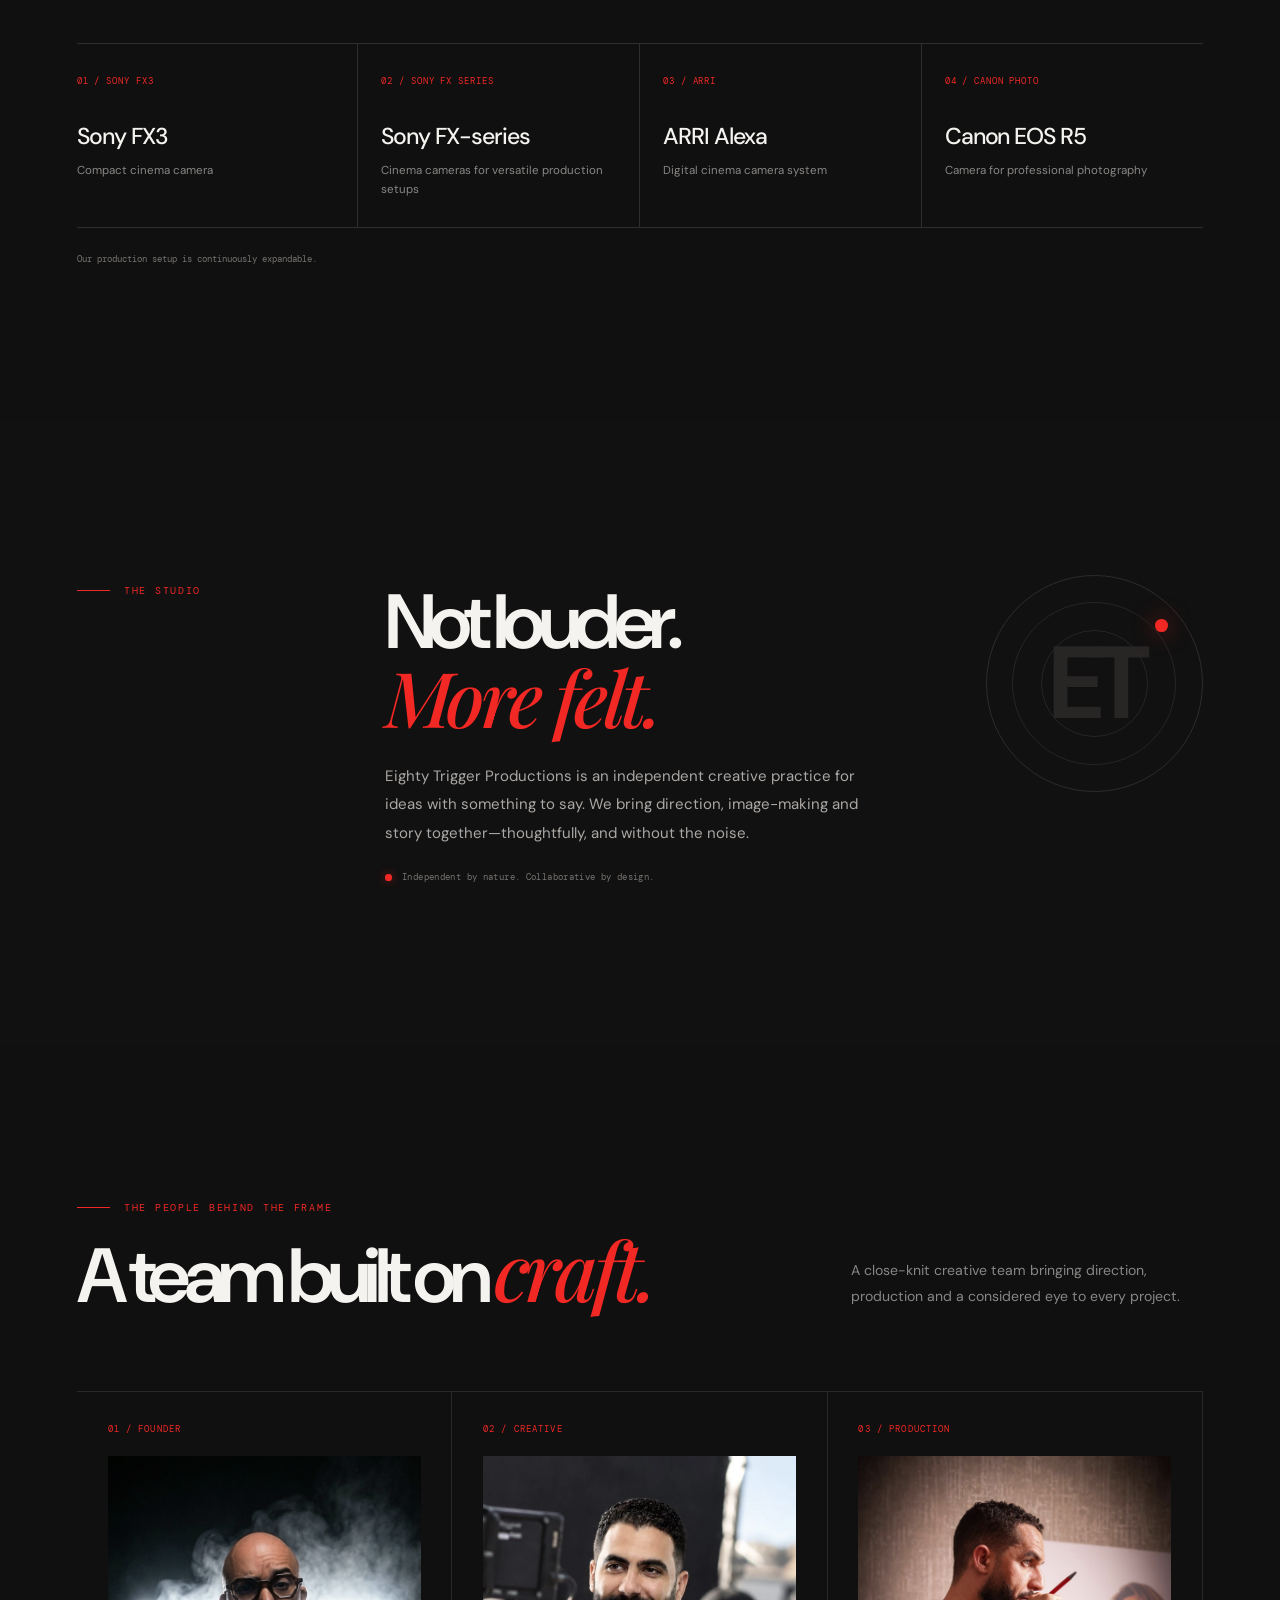
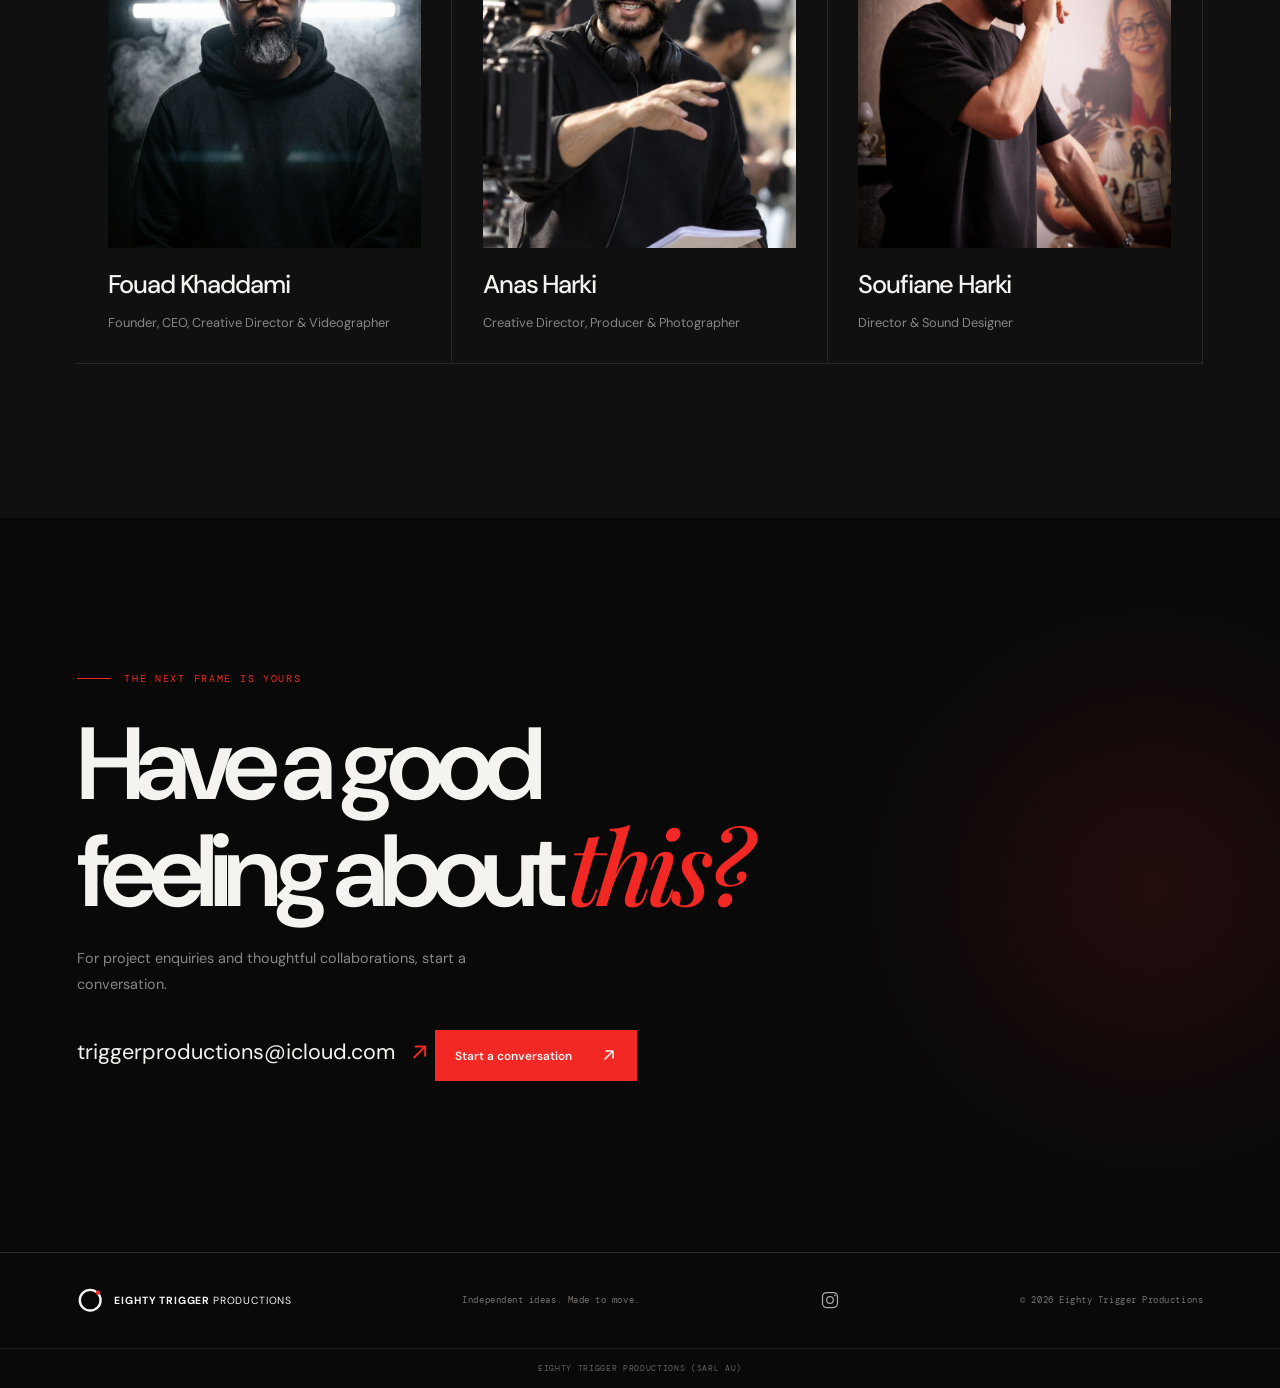
==== commit 8973a67c: "Remove Instagram phone mockup Co-authored-by: Copilot App <223556219+Copilot@users.noreply.github.co" ====
--- a/index.html
+++ b/index.html
@@ -31,7 +31,6 @@
       <nav class="site-nav" id="primary-navigation" aria-label="Main navigation" data-i18n-aria="mainNav">
         <a href="#work" data-i18n="navWork">Selected work</a>
         <a href="#gastronomie" data-i18n="navGastronomie">Gastronomie</a>
-        <a href="#instagram-reels" data-i18n="navInstagram">Instagram Reels</a>
         <a href="#services" data-i18n="navServices">What we do</a>
         <a href="#process" data-i18n="navProcess">Approach</a>
         <a href="#equipment" data-i18n="navEquipment">Equipment</a>
@@ -195,31 +194,6 @@
               </div>
               <p class="gastronomie-status" data-gastronomie-status aria-live="polite" aria-atomic="true">01 / 14</p>
               <div class="gastronomie-progress" aria-hidden="true"><span data-gastronomie-progress></span></div>
-            </div>
-          </div>
-        </div>
-      </section>
-
-      <section class="instagram-reels section-space" id="instagram-reels" aria-labelledby="instagram-title">
-        <div class="section-shell">
-          <h2 class="sr-only" id="instagram-title" data-i18n="instagramListLabel">Instagram posts and reels</h2>
-          <div class="instagram-showcase scroll-reveal">
-            <div class="instagram-phone" aria-label="iPhone-style Instagram post links" data-i18n-aria="instagramPhoneLabel">
-              <div class="instagram-phone__island" aria-hidden="true"></div>
-              <div class="instagram-phone__screen">
-                <ol class="instagram-reel-list" aria-label="Instagram posts and reels" data-i18n-aria="instagramListLabel">
-                  <li><a class="instagram-reel-link" href="https://www.instagram.com/p/DfDRWtUCHBZ/" target="_blank" rel="noopener noreferrer"><span class="instagram-reel-link__number">01</span><span class="instagram-reel-link__type" data-i18n="instagramPost">Post</span><span class="instagram-reel-link__indicator" aria-hidden="true"></span></a></li>
-                  <li><a class="instagram-reel-link" href="https://www.instagram.com/p/De1wehUiJbP/" target="_blank" rel="noopener noreferrer"><span class="instagram-reel-link__number">02</span><span class="instagram-reel-link__type" data-i18n="instagramPost">Post</span><span class="instagram-reel-link__indicator" aria-hidden="true"></span></a></li>
-                  <li><a class="instagram-reel-link" href="https://www.instagram.com/p/Del_vnEiEGg/" target="_blank" rel="noopener noreferrer"><span class="instagram-reel-link__number">03</span><span class="instagram-reel-link__type" data-i18n="instagramPost">Post</span><span class="instagram-reel-link__indicator" aria-hidden="true"></span></a></li>
-                  <li><a class="instagram-reel-link" href="https://www.instagram.com/reel/DeZUFpwoQMp/" target="_blank" rel="noopener noreferrer"><span class="instagram-reel-link__number">04</span><span class="instagram-reel-link__type" data-i18n="instagramReel">Reel</span><span class="instagram-reel-link__indicator" aria-hidden="true"></span></a></li>
-                  <li><a class="instagram-reel-link" href="https://www.instagram.com/reel/DeWwkuxox_o/" target="_blank" rel="noopener noreferrer"><span class="instagram-reel-link__number">05</span><span class="instagram-reel-link__type" data-i18n="instagramReel">Reel</span><span class="instagram-reel-link__indicator" aria-hidden="true"></span></a></li>
-                  <li><a class="instagram-reel-link" href="https://www.instagram.com/reel/DeOozVkofe5/" target="_blank" rel="noopener noreferrer"><span class="instagram-reel-link__number">06</span><span class="instagram-reel-link__type" data-i18n="instagramReel">Reel</span><span class="instagram-reel-link__indicator" aria-hidden="true"></span></a></li>
-                  <li><a class="instagram-reel-link" href="https://www.instagram.com/reel/DeMCPlroKOM/" target="_blank" rel="noopener noreferrer"><span class="instagram-reel-link__number">07</span><span class="instagram-reel-link__type" data-i18n="instagramReel">Reel</span><span class="instagram-reel-link__indicator" aria-hidden="true"></span></a></li>
-                  <li><a class="instagram-reel-link" href="https://www.instagram.com/reel/DdzFMcfwceI/" target="_blank" rel="noopener noreferrer"><span class="instagram-reel-link__number">08</span><span class="instagram-reel-link__type" data-i18n="instagramReel">Reel</span><span class="instagram-reel-link__indicator" aria-hidden="true"></span></a></li>
-                  <li><a class="instagram-reel-link" href="https://www.instagram.com/reel/DcYzCDJISZ7/" target="_blank" rel="noopener noreferrer"><span class="instagram-reel-link__number">09</span><span class="instagram-reel-link__type" data-i18n="instagramReel">Reel</span><span class="instagram-reel-link__indicator" aria-hidden="true"></span></a></li>
-                  <li><a class="instagram-reel-link" href="https://www.instagram.com/reel/DcMEjMco6tQ/" target="_blank" rel="noopener noreferrer"><span class="instagram-reel-link__number">10</span><span class="instagram-reel-link__type" data-i18n="instagramReel">Reel</span><span class="instagram-reel-link__indicator" aria-hidden="true"></span></a></li>
-                </ol>
-              </div>
             </div>
           </div>
         </div>
--- a/styles.css
+++ b/styles.css
@@ -152,21 +152,6 @@
 .gastronomie-progress { height: 1px; overflow: hidden; background: #302d2b; }
 .gastronomie-progress span { display: block; width: 100%; height: 100%; background: var(--red); transform: scaleX(.0714); transform-origin: left center; transition: transform .45s ease; }
 
-.instagram-reels { overflow: hidden; background: #090909; }
-.instagram-showcase { display: flex; justify-content: center; }
-.instagram-phone { position: relative; width: min(100%, 24rem); padding: .65rem; border: 1px solid #5b5754; border-radius: 3.2rem; background: linear-gradient(145deg, #34312f, #131313 34%, #282523); box-shadow: 0 2rem 5rem rgba(0,0,0,.48), inset 0 0 0 1px rgba(255,255,255,.13); }
-.instagram-phone::before { position: absolute; z-index: 1; top: .65rem; left: 50%; width: 5.5rem; height: 1.15rem; border-radius: 1rem; background: #090909; content: ""; transform: translateX(-50%); pointer-events: none; }
-.instagram-phone__island { position: absolute; z-index: 2; top: 1.08rem; left: calc(50% + 1.55rem); width: .32rem; height: .32rem; border-radius: 50%; background: #171d29; box-shadow: 0 0 0 2px #111; pointer-events: none; }
-.instagram-phone__screen { min-height: 40rem; overflow: hidden; border-radius: 2.65rem; background: #000; }
-.instagram-reel-list { display: flex; min-height: 40rem; flex-direction: column; justify-content: center; margin: 0; padding: 3.5rem 1rem 1rem; list-style: none; }
-.instagram-reel-list li { min-width: 0; border-bottom: 1px solid #242424; }
-.instagram-reel-list li:first-child { border-top: 1px solid #242424; }
-.instagram-reel-link { display: grid; min-height: 3.5rem; grid-template-columns: 2.25rem 1fr auto; align-items: center; gap: .75rem; padding: .5rem .5rem; color: #b6b3b0; transition: color .2s ease, background .2s ease; }
-.instagram-reel-link:hover { background: #111; color: var(--white); }
-.instagram-reel-link__number { color: var(--red); font-family: var(--mono); font-size: .62rem; letter-spacing: .1em; }
-.instagram-reel-link__type { font-size: .88rem; }
-.instagram-reel-link__indicator { width: .55rem; height: .55rem; border-top: 1px solid var(--red); border-right: 1px solid var(--red); transform: rotate(45deg); }
-
 .services { background: #101010; }
 .service-list { border-top: 1px solid var(--line); }
 .service { display: grid; grid-template-columns: .35fr 1.2fr 1fr auto; align-items: center; gap: 1.5rem; min-height: 8rem; border-bottom: 1px solid var(--line); }
@@ -300,10 +285,6 @@
   .gastronomie-slide__copy p { font-size: .8rem; }
   .gastronomie-controls { gap: .65rem; margin-top: 1rem; }
   .gastronomie-control { width: 2.6rem; height: 2.6rem; }
-  .instagram-phone { width: min(88vw, 24rem); }
-  .instagram-phone__screen, .instagram-reel-list { min-height: 36rem; }
-  .instagram-reel-list { padding: 3.5rem .65rem .8rem; }
-  .instagram-reel-link { min-height: 3.1rem; padding: .45rem .35rem; }
   .service { position: relative; grid-template-columns: 2rem 1fr auto; gap: .35rem 1rem; min-height: 8.3rem; padding: 1.5rem 0; }
   .service h3 { font-size: 1.14rem; }
   .service p { grid-column: 2; font-size: .76rem; }
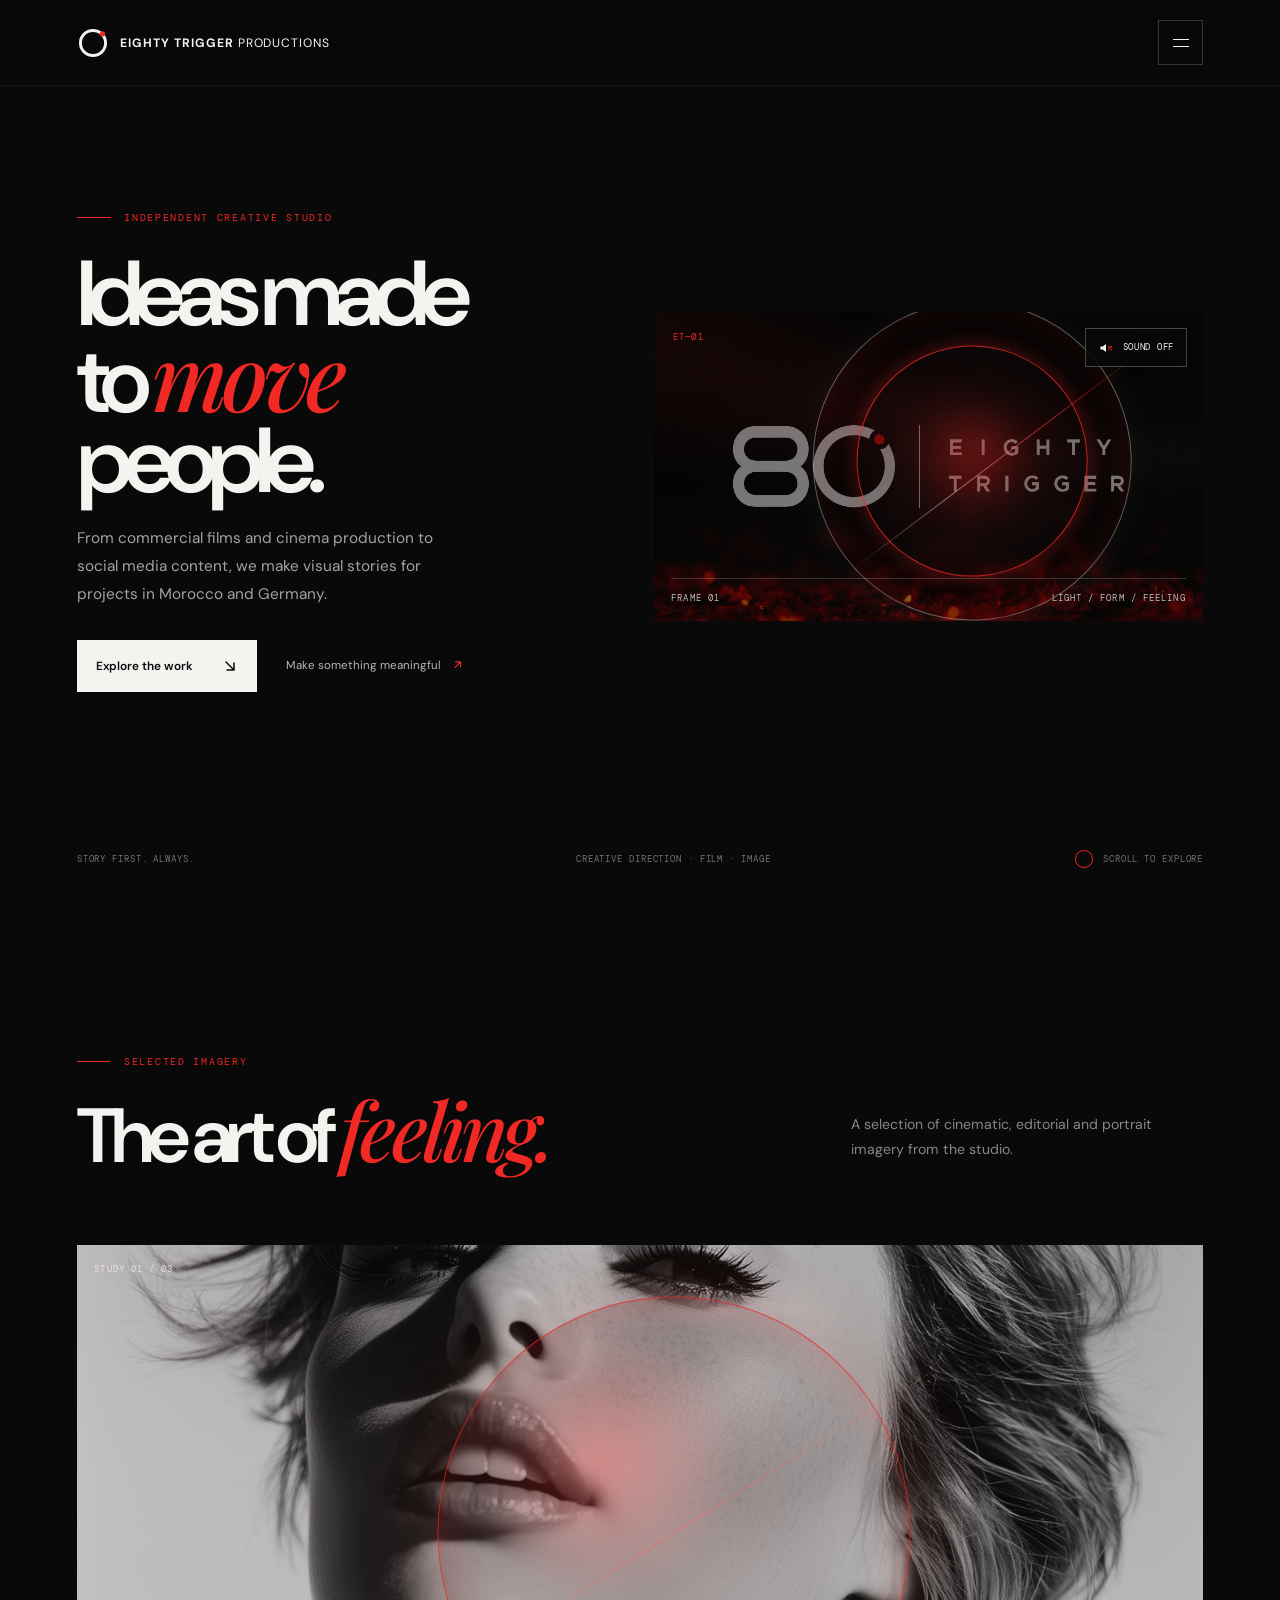
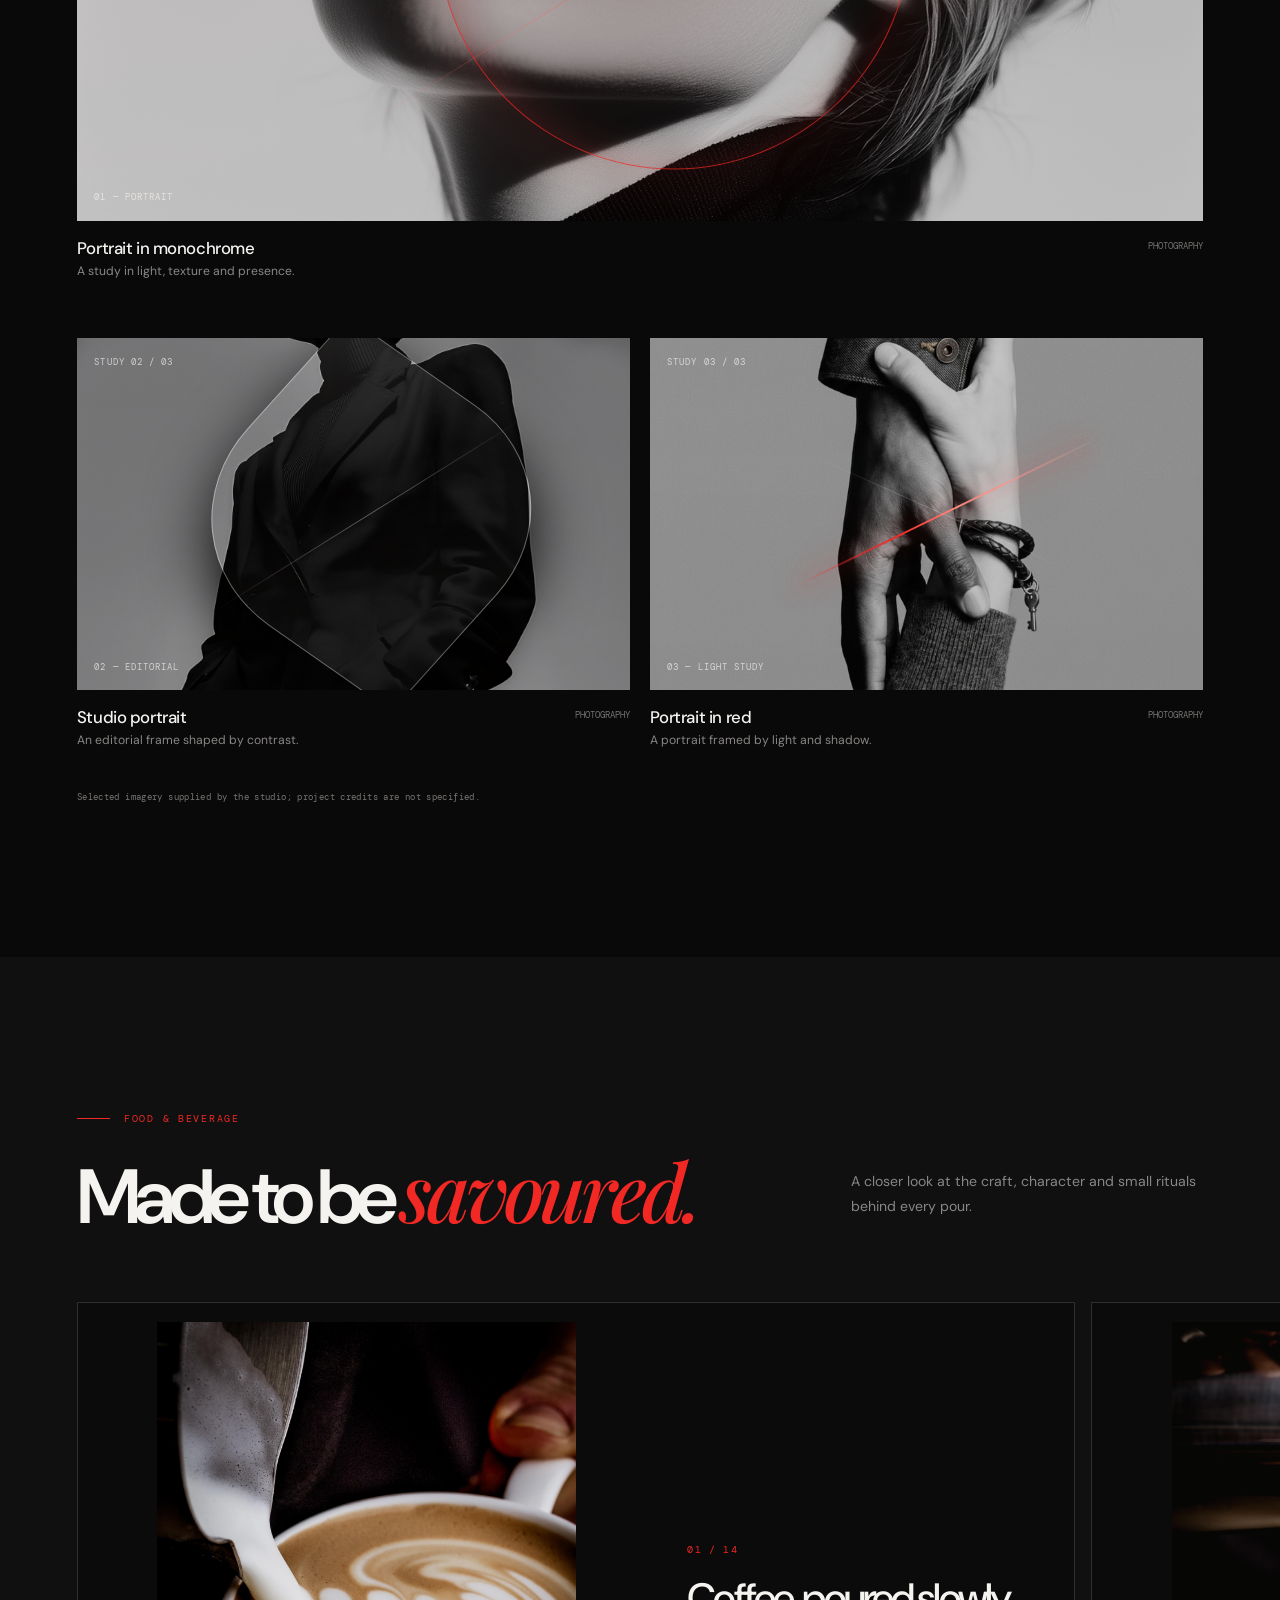
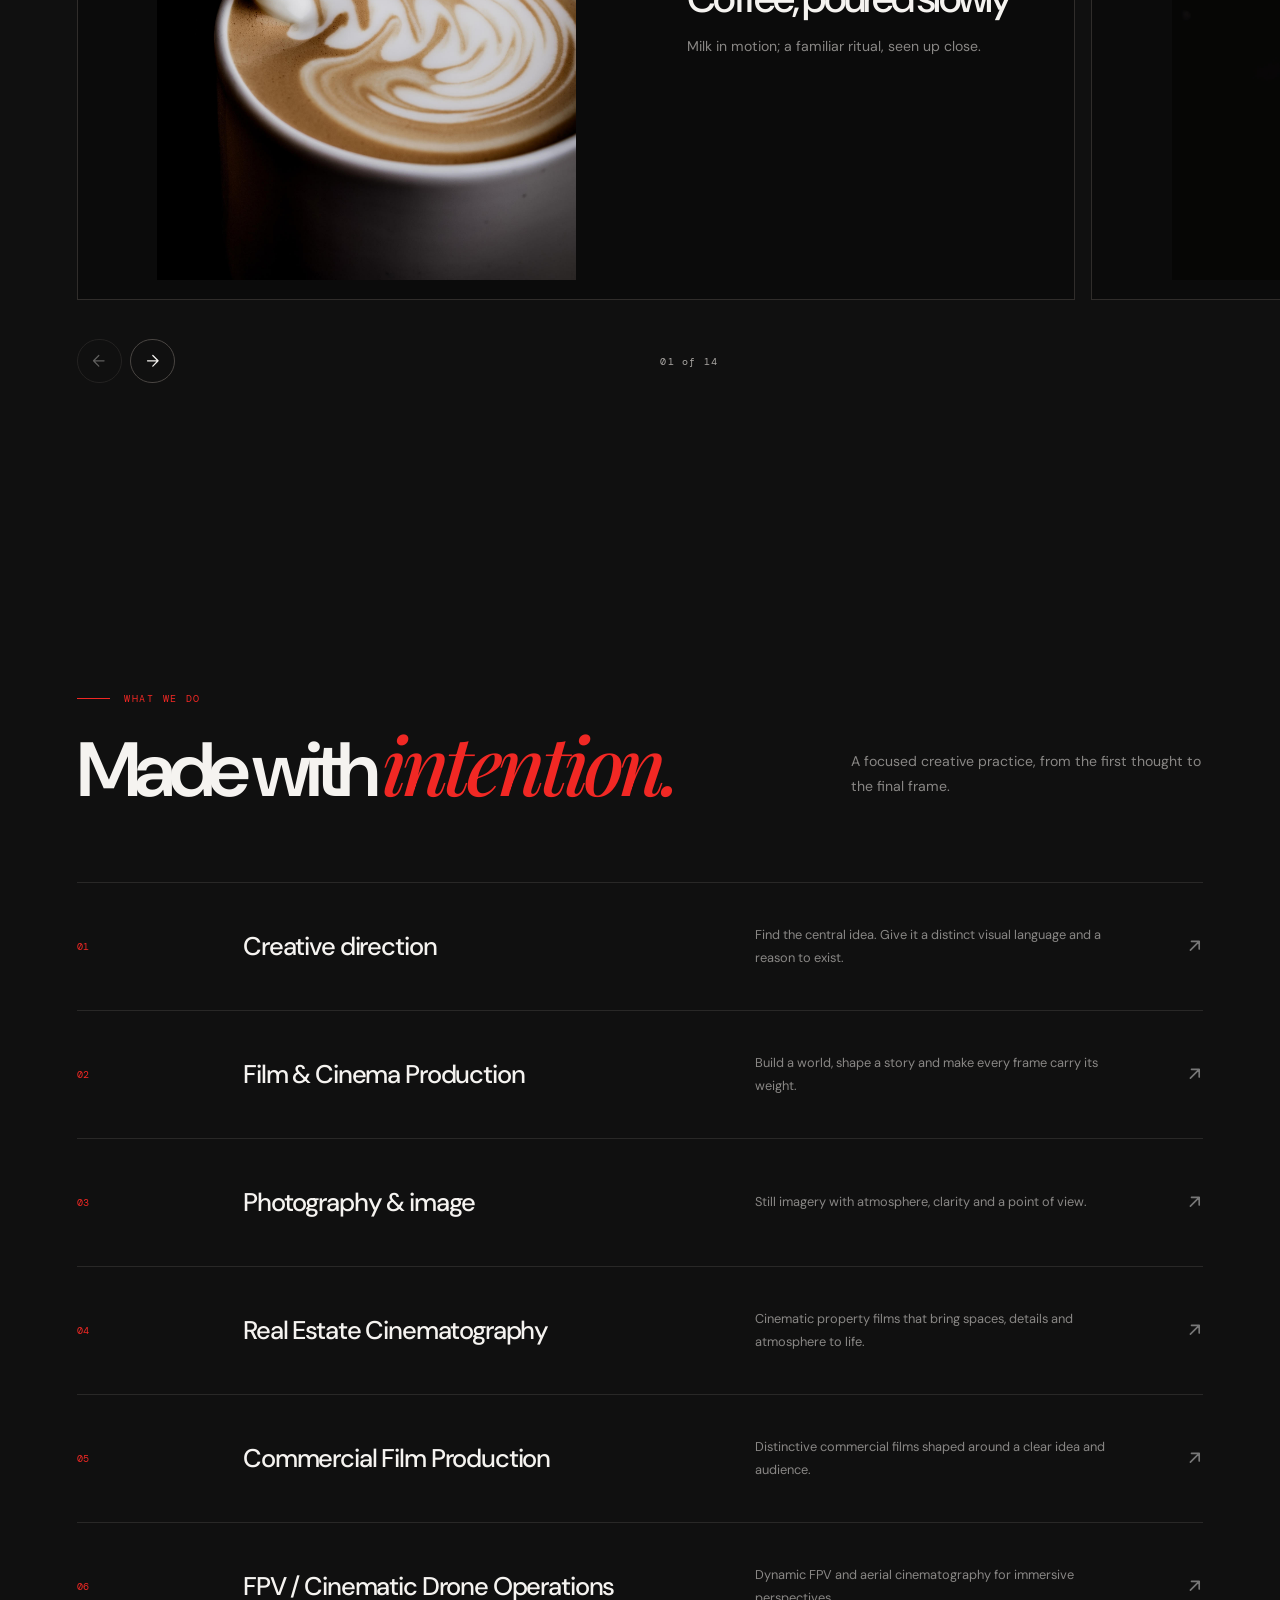
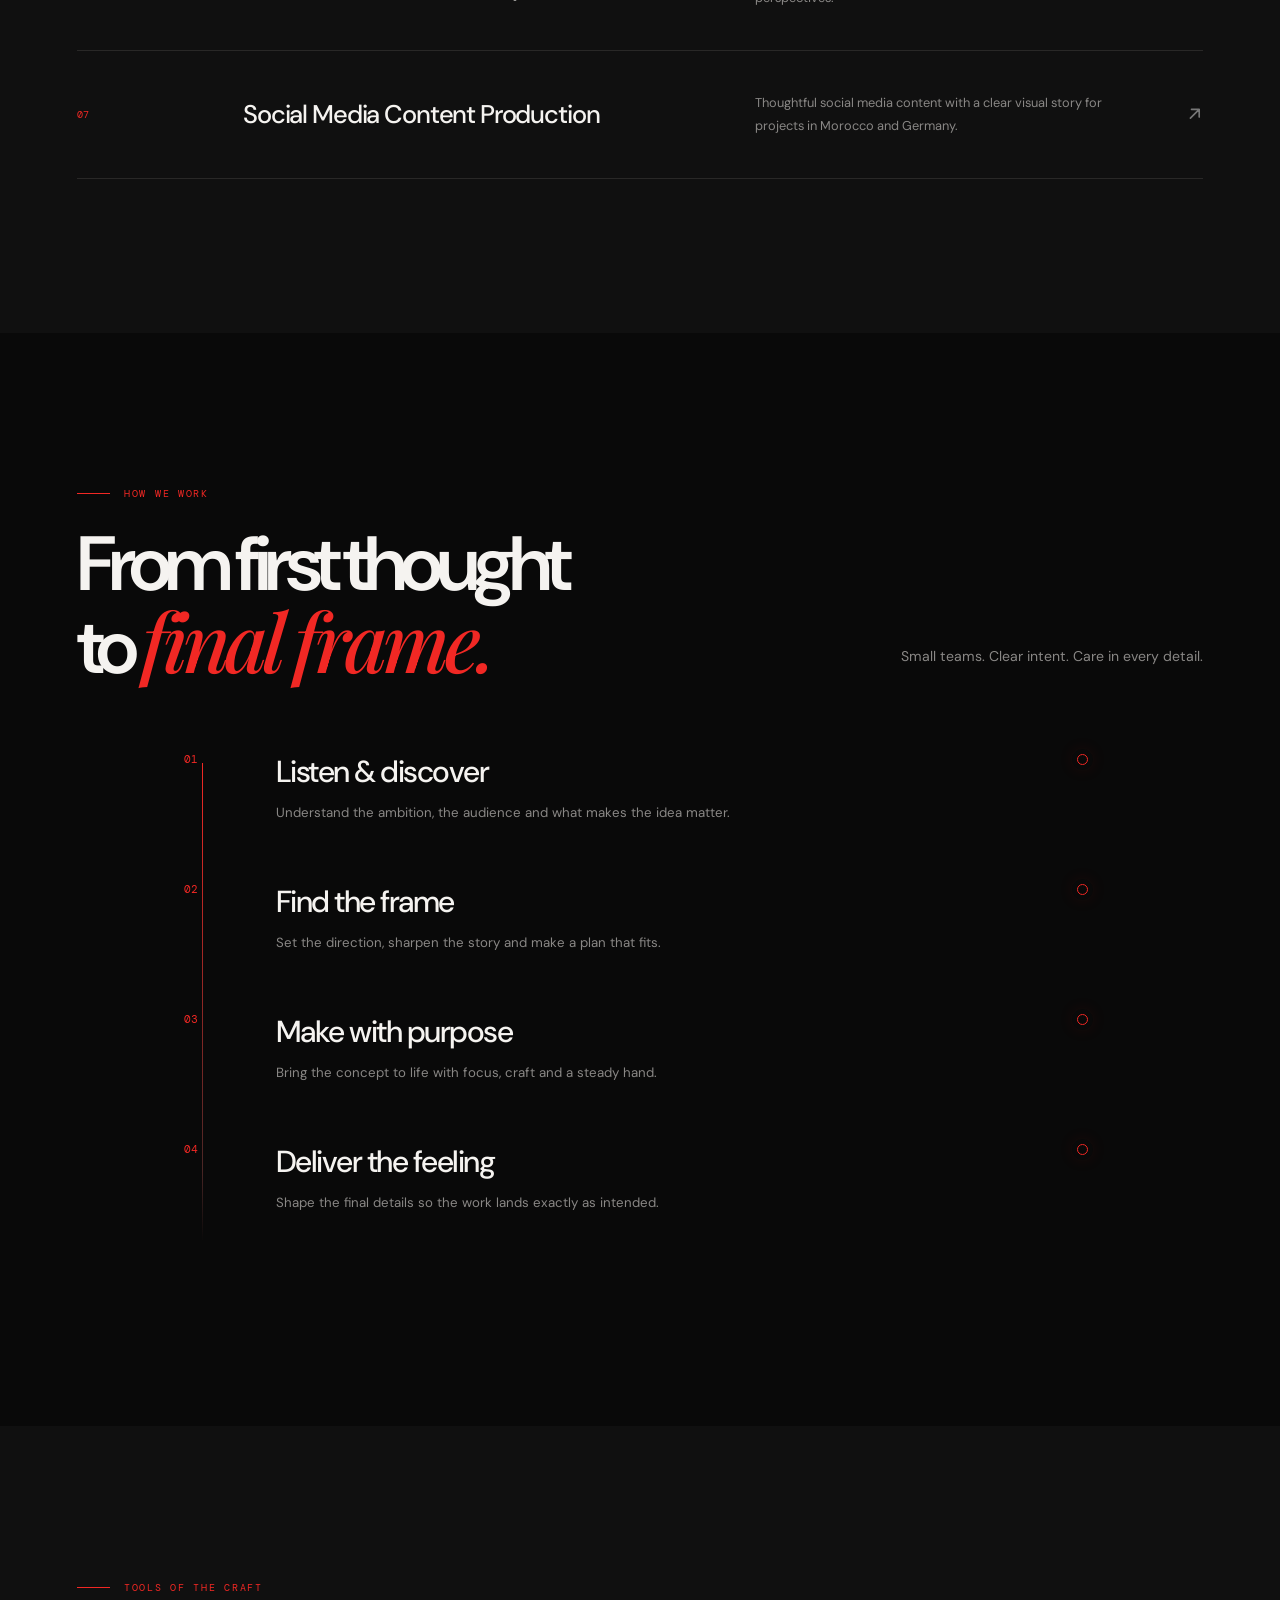
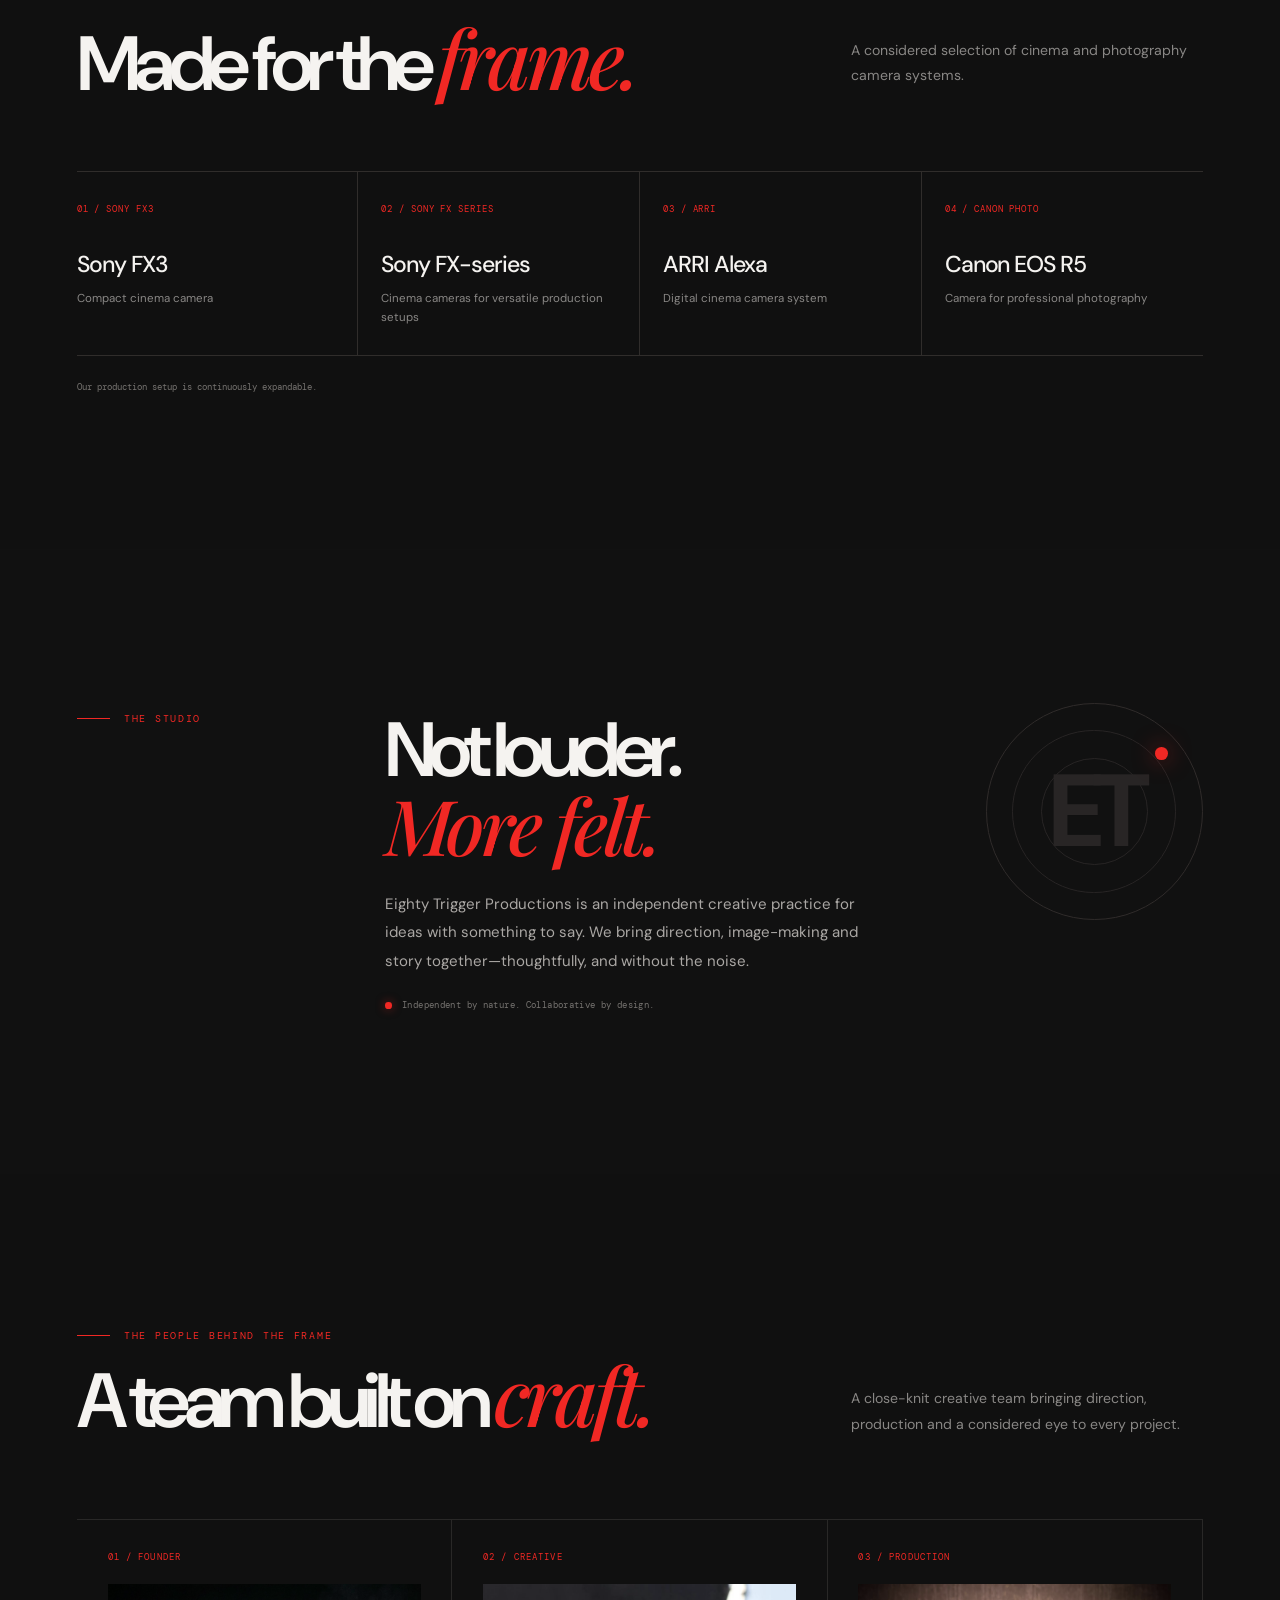
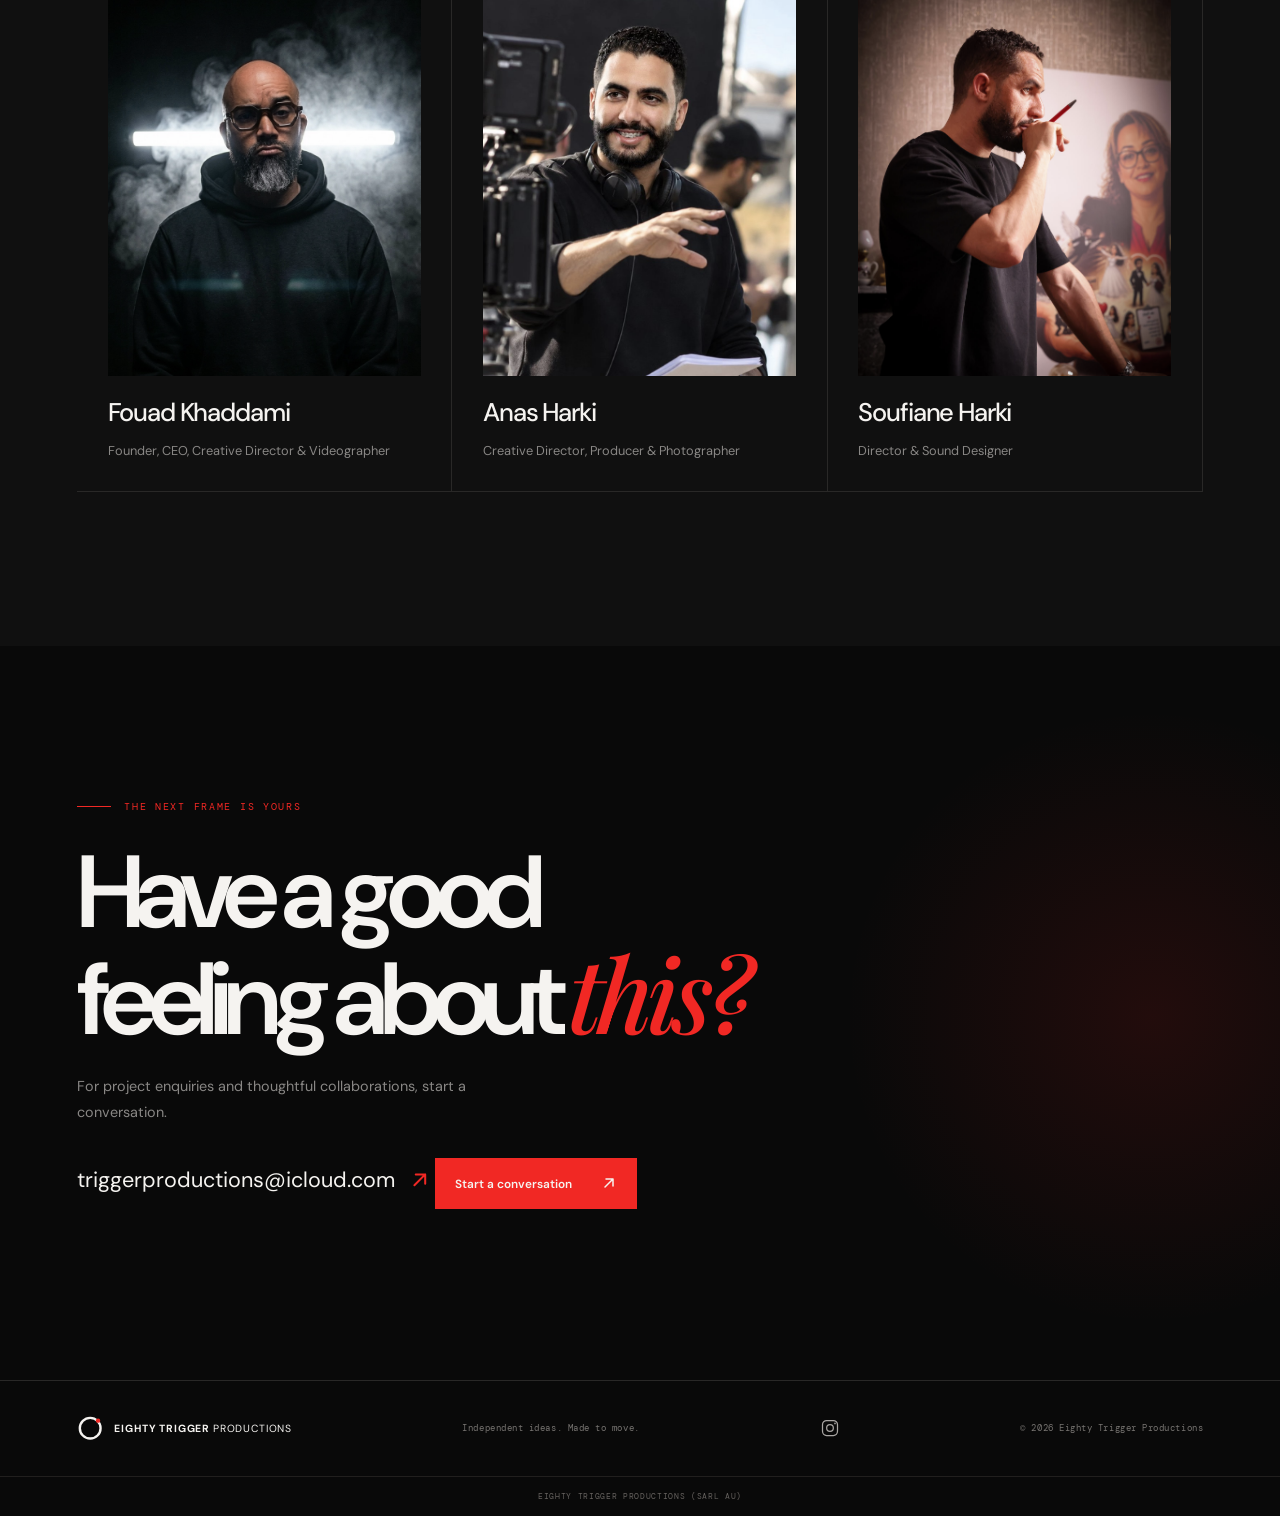
==== commit adc069f7: "Improve Morocco and Germany SEO metadata Co-authored-by: Copilot App <223556219+Copilot@users.norepl" ====
--- a/index.html
+++ b/index.html
@@ -4,8 +4,50 @@
     <meta charset="utf-8" />
     <meta name="viewport" content="width=device-width, initial-scale=1" />
     <meta name="theme-color" content="#090909" />
-    <meta name="description" content="Eighty Trigger Productions is an independent creative studio shaping cinematic ideas into images, films and visual worlds." />
-    <title>Eighty Trigger Productions — Ideas made cinematic</title>
+    <meta name="description" content="Commercial film production, cinema and social media content by Eighty Trigger Productions for projects in Morocco and Germany." />
+    <title>Film Production in Morocco | Eighty Trigger Productions</title>
+    <link rel="canonical" href="https://eightytrigger.com/" />
+    <meta property="og:type" content="website" />
+    <meta property="og:site_name" content="Eighty Trigger Productions" />
+    <meta property="og:title" content="Film Production in Morocco | Eighty Trigger Productions" />
+    <meta property="og:description" content="Commercial film production, cinema and social media content by Eighty Trigger Productions for projects in Morocco and Germany." />
+    <meta property="og:url" content="https://eightytrigger.com/" />
+    <meta property="og:locale" content="en_US" />
+    <meta property="og:image" content="https://eightytrigger.com/assets/images/brand-backdrop.jpg" />
+    <meta name="twitter:card" content="summary_large_image" />
+    <meta name="twitter:title" content="Film Production in Morocco | Eighty Trigger Productions" />
+    <meta name="twitter:description" content="Commercial film production, cinema and social media content by Eighty Trigger Productions for projects in Morocco and Germany." />
+    <meta name="twitter:image" content="https://eightytrigger.com/assets/images/brand-backdrop.jpg" />
+    <script type="application/ld+json">
+      {
+        "@context": "https://schema.org",
+        "@type": "Organization",
+        "name": "Eighty Trigger Productions",
+        "legalName": "EIGHTY TRIGGER PRODUCTIONS (SARL AU)",
+        "url": "https://eightytrigger.com/",
+        "email": "triggerproductions@icloud.com",
+        "description": "Independent production studio creating commercial films, cinema and social media content for projects in Morocco and Germany.",
+        "areaServed": [
+          { "@type": "Country", "name": "Morocco" },
+          { "@type": "Country", "name": "Germany" }
+        ],
+        "knowsAbout": [
+          "Commercial film production",
+          "Cinema production",
+          "Film production",
+          "Social media content production",
+          "Creative direction",
+          "Photography"
+        ],
+        "contactPoint": {
+          "@type": "ContactPoint",
+          "contactType": "Business enquiries",
+          "email": "triggerproductions@icloud.com",
+          "availableLanguage": ["English", "German", "French"]
+        },
+        "sameAs": ["https://www.instagram.com/eighty.trigger.productions/"]
+      }
+    </script>
     <link rel="icon" href="favicon.svg" type="image/svg+xml" />
     <link rel="preconnect" href="https://fonts.googleapis.com" />
     <link rel="preconnect" href="https://fonts.gstatic.com" crossorigin />
@@ -53,7 +95,7 @@
         <div class="hero-copy">
           <p class="eyebrow"><span class="eyebrow-line"></span><span data-i18n="heroEyebrow">Independent creative studio</span></p>
           <h1 id="hero-title" data-i18n-html="heroTitle">Ideas made<br />to <em>move</em> people.</h1>
-          <p class="hero-intro" data-i18n="heroIntro">We shape considered ideas into cinematic images, films and visual worlds that stay with you.</p>
+          <p class="hero-intro" data-i18n="heroIntro">From commercial films and cinema production to social media content, we make visual stories for projects in Morocco and Germany.</p>
           <div class="hero-actions">
             <a class="button button--light" href="#work"><span data-i18n="heroWorkCta">Explore the work</span> <svg class="arrow-icon" viewBox="0 0 16 16" aria-hidden="true" focusable="false"><path d="M4 4 12 12M5 12h7V5" /></svg></a>
             <a class="text-link" href="mailto:triggerproductions@icloud.com"><span data-i18n="heroContactCta">Make something meaningful</span> <svg class="arrow-icon" viewBox="0 0 16 16" aria-hidden="true" focusable="false"><path d="M4 12 12 4M5 4h7v7" /></svg></a>
@@ -207,11 +249,12 @@
           </div>
           <div class="service-list">
             <article class="service"><span class="service__number">01</span><h3 data-i18n="serviceTitleOne">Creative direction</h3><p data-i18n="serviceDescOne">Find the central idea. Give it a distinct visual language and a reason to exist.</p><span class="service__symbol" aria-hidden="true"><svg class="arrow-icon" viewBox="0 0 16 16" focusable="false"><path d="M4 12 12 4M5 4h7v7" /></svg></span></article>
-            <article class="service"><span class="service__number">02</span><h3 data-i18n="serviceTitleTwo">Film &amp; moving image</h3><p data-i18n="serviceDescTwo">Build a world, shape a story and make every frame carry its weight.</p><span class="service__symbol" aria-hidden="true"><svg class="arrow-icon" viewBox="0 0 16 16" focusable="false"><path d="M4 12 12 4M5 4h7v7" /></svg></span></article>
+            <article class="service"><span class="service__number">02</span><h3 data-i18n="serviceTitleTwo">Film &amp; Cinema Production</h3><p data-i18n="serviceDescTwo">Build a world, shape a story and make every frame carry its weight.</p><span class="service__symbol" aria-hidden="true"><svg class="arrow-icon" viewBox="0 0 16 16" focusable="false"><path d="M4 12 12 4M5 4h7v7" /></svg></span></article>
             <article class="service"><span class="service__number">03</span><h3 data-i18n="serviceTitleThree">Photography &amp; image</h3><p data-i18n="serviceDescThree">Still imagery with atmosphere, clarity and a point of view.</p><span class="service__symbol" aria-hidden="true"><svg class="arrow-icon" viewBox="0 0 16 16" focusable="false"><path d="M4 12 12 4M5 4h7v7" /></svg></span></article>
             <article class="service"><span class="service__number">04</span><h3 data-i18n="serviceTitleFour">Real Estate Cinematography</h3><p data-i18n="serviceDescFour">Cinematic property films that bring spaces, details and atmosphere to life.</p><span class="service__symbol" aria-hidden="true"><svg class="arrow-icon" viewBox="0 0 16 16" focusable="false"><path d="M4 12 12 4M5 4h7v7" /></svg></span></article>
-            <article class="service"><span class="service__number">05</span><h3 data-i18n="serviceTitleFive">Commercial Productions</h3><p data-i18n="serviceDescFive">Distinctive commercial films shaped around a clear idea and audience.</p><span class="service__symbol" aria-hidden="true"><svg class="arrow-icon" viewBox="0 0 16 16" focusable="false"><path d="M4 12 12 4M5 4h7v7" /></svg></span></article>
+            <article class="service"><span class="service__number">05</span><h3 data-i18n="serviceTitleFive">Commercial Film Production</h3><p data-i18n="serviceDescFive">Distinctive commercial films shaped around a clear idea and audience.</p><span class="service__symbol" aria-hidden="true"><svg class="arrow-icon" viewBox="0 0 16 16" focusable="false"><path d="M4 12 12 4M5 4h7v7" /></svg></span></article>
             <article class="service"><span class="service__number">06</span><h3 data-i18n="serviceTitleSix">FPV / Cinematic Drone Operations</h3><p data-i18n="serviceDescSix">Dynamic FPV and aerial cinematography for immersive perspectives.</p><span class="service__symbol" aria-hidden="true"><svg class="arrow-icon" viewBox="0 0 16 16" focusable="false"><path d="M4 12 12 4M5 4h7v7" /></svg></span></article>
+            <article class="service"><span class="service__number">07</span><h3 data-i18n="serviceTitleSeven">Social Media Content Production</h3><p data-i18n="serviceDescSeven">Thoughtful social media content with a clear visual story for projects in Morocco and Germany.</p><span class="service__symbol" aria-hidden="true"><svg class="arrow-icon" viewBox="0 0 16 16" focusable="false"><path d="M4 12 12 4M5 4h7v7" /></svg></span></article>
           </div>
         </div>
       </section>
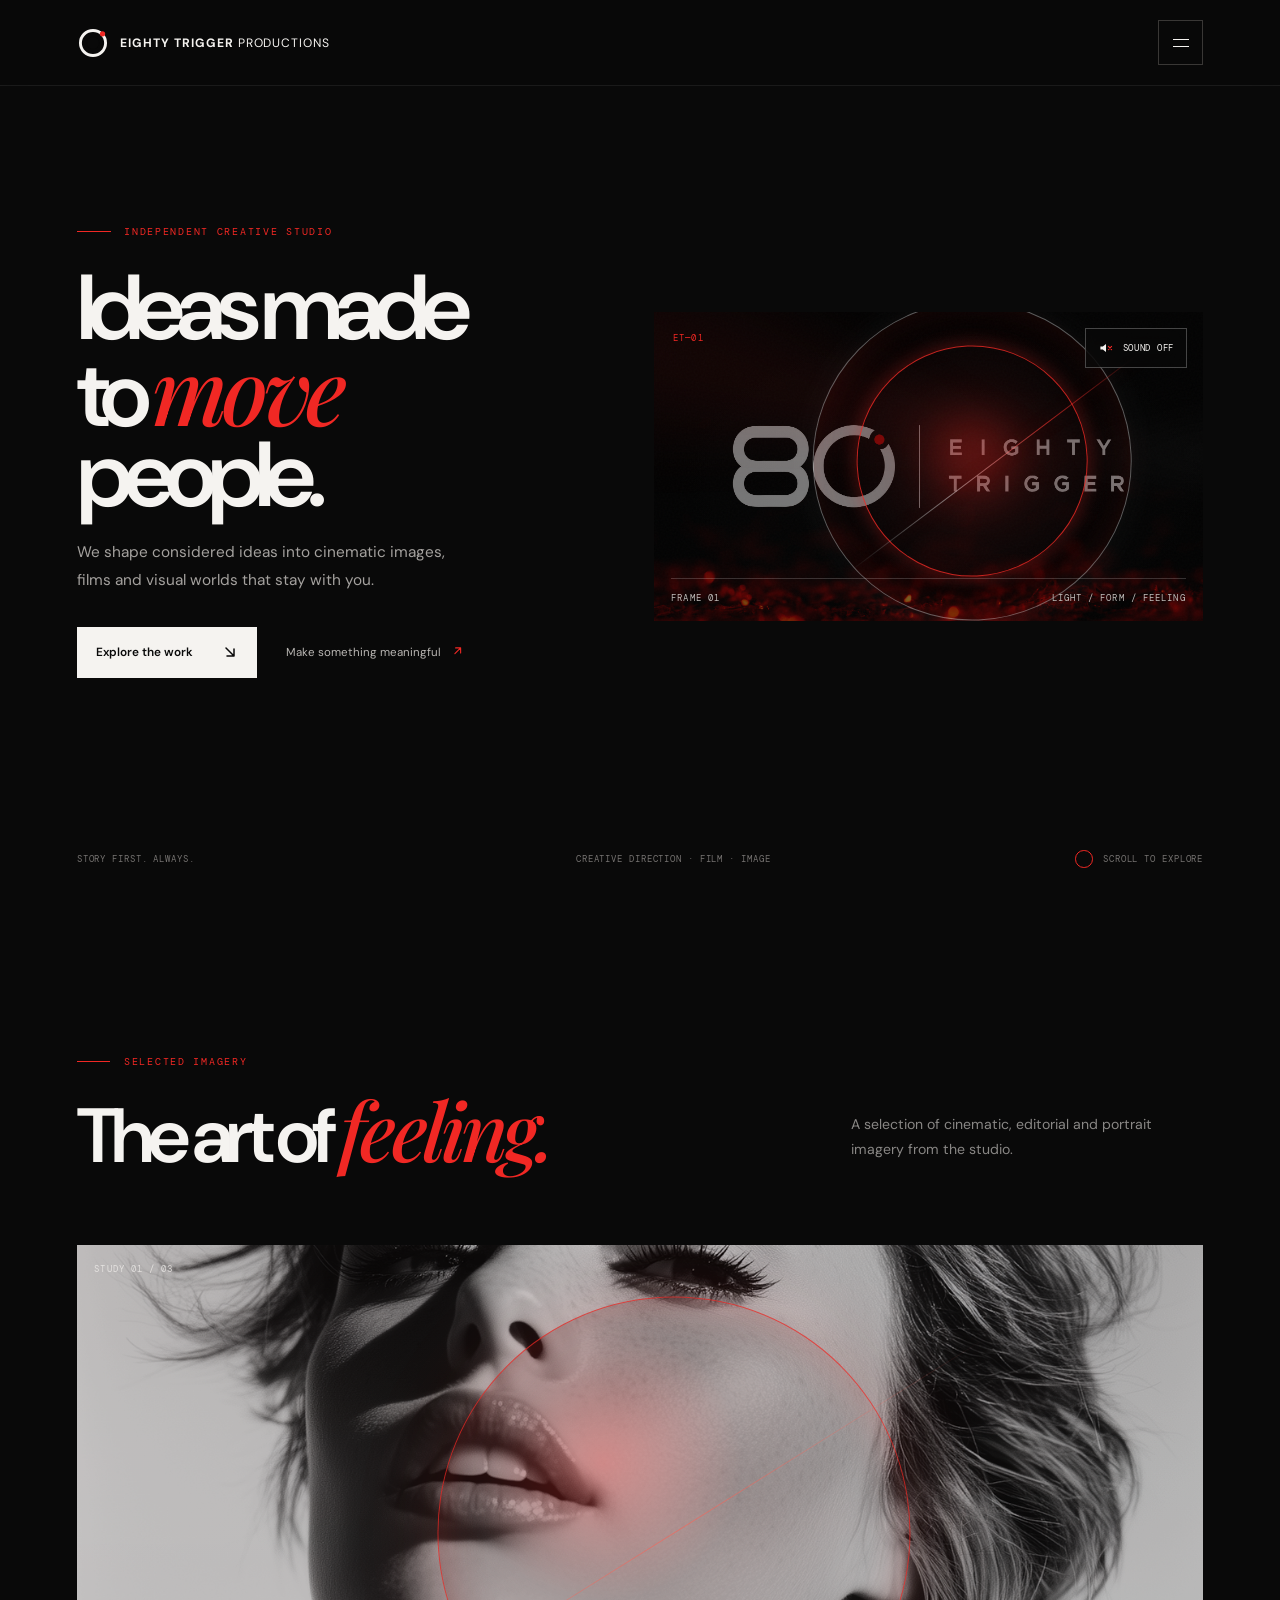
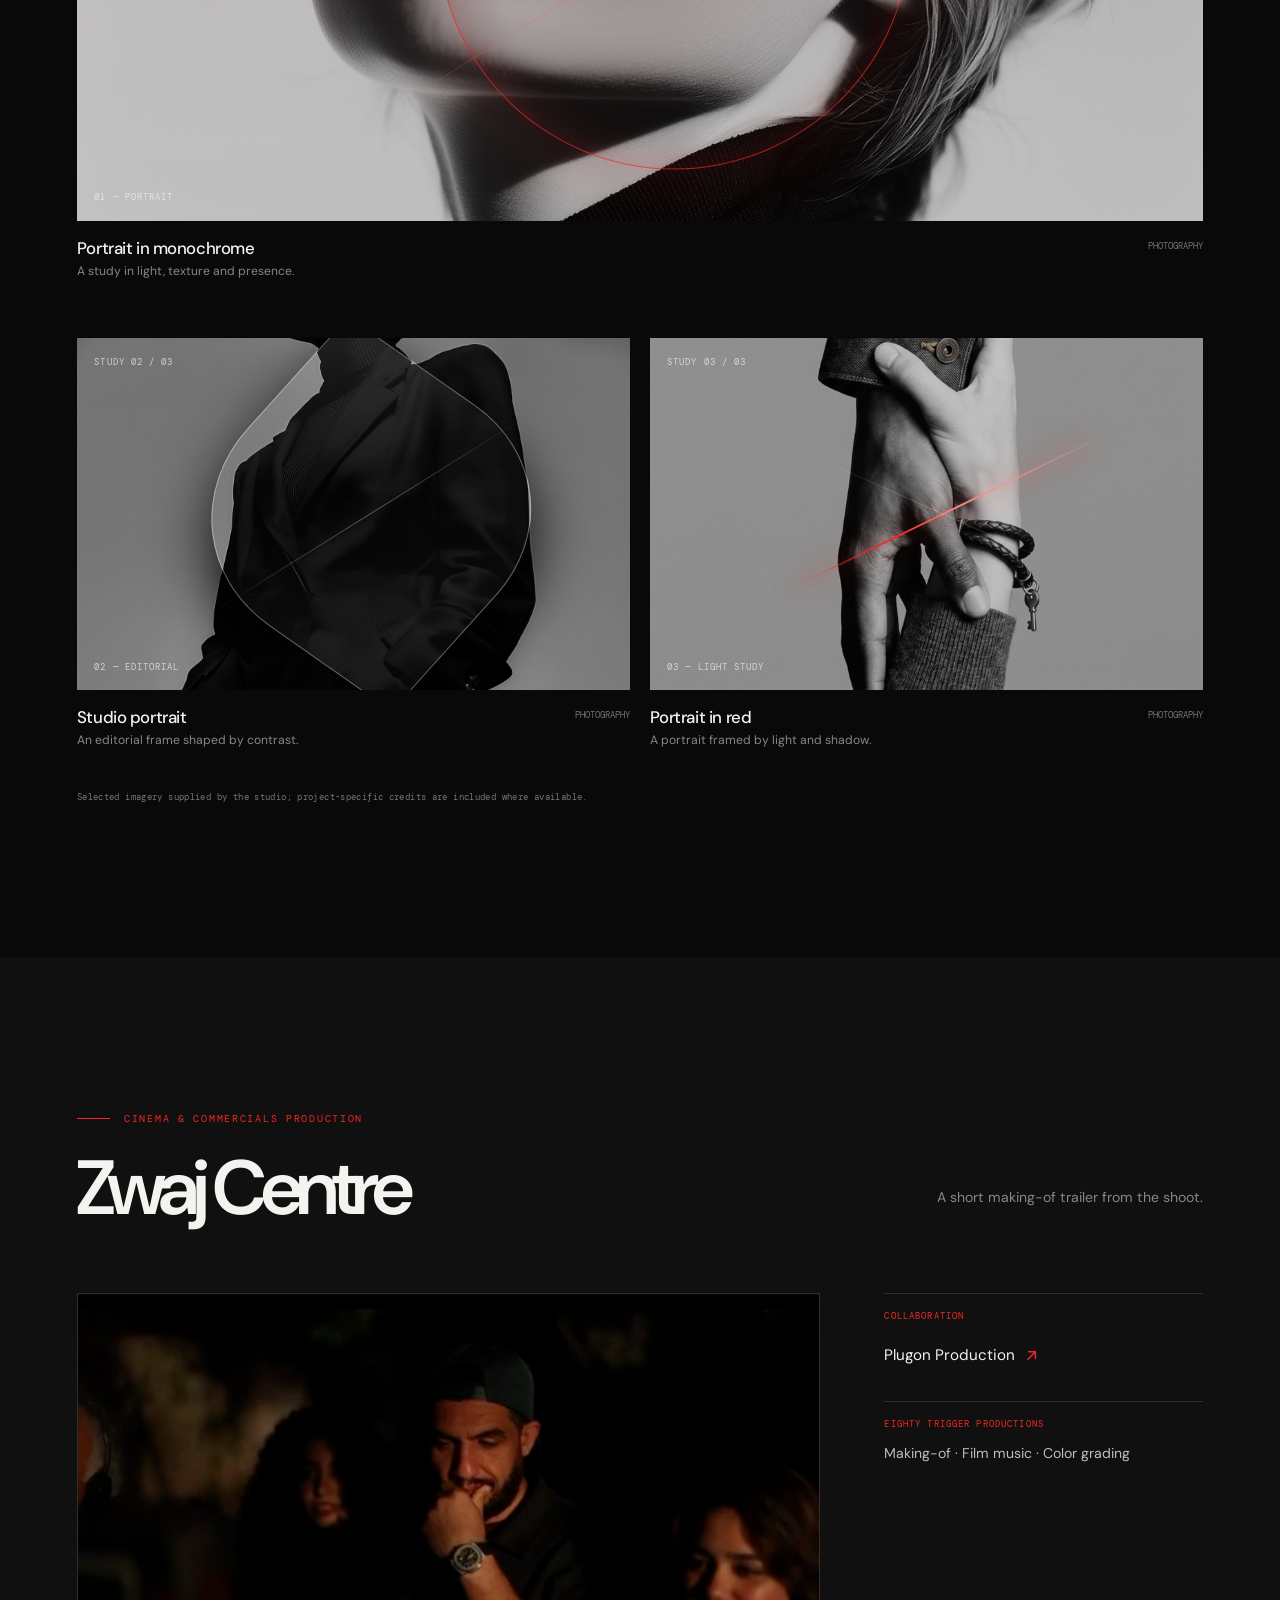
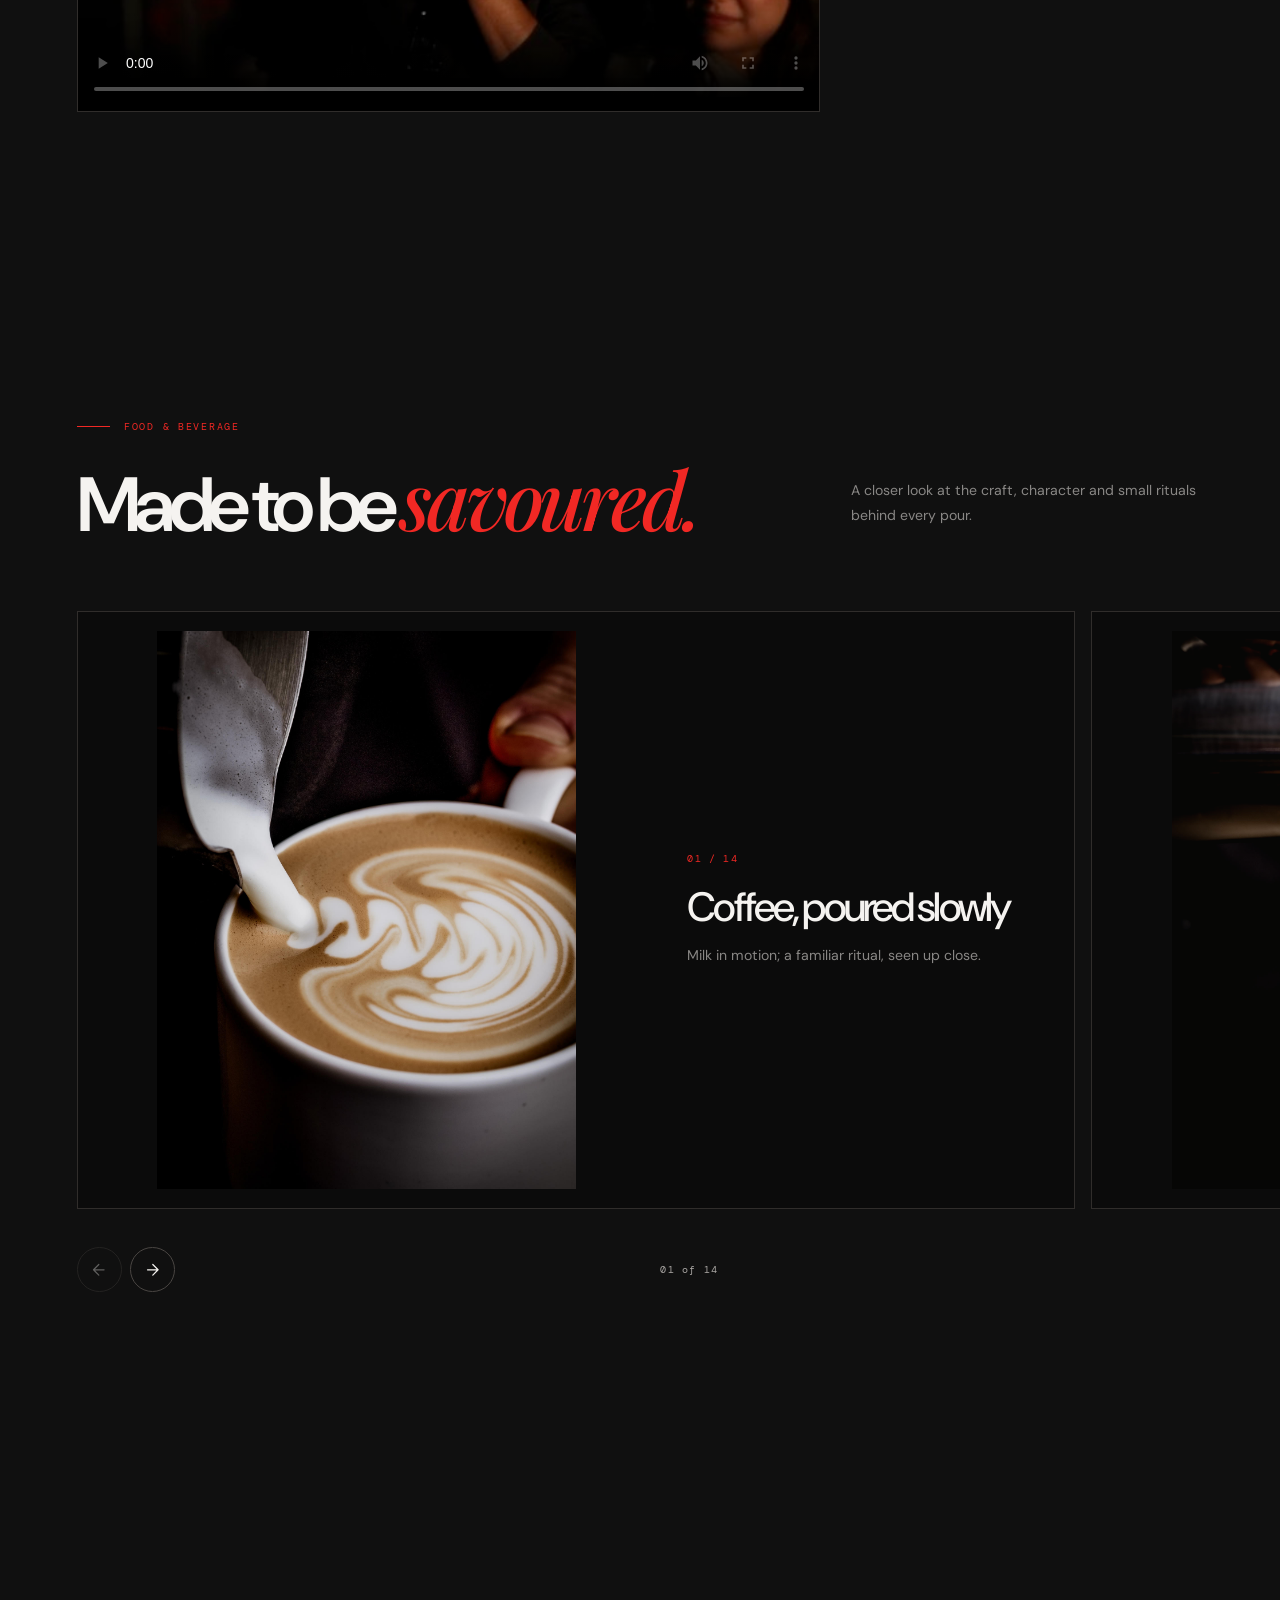
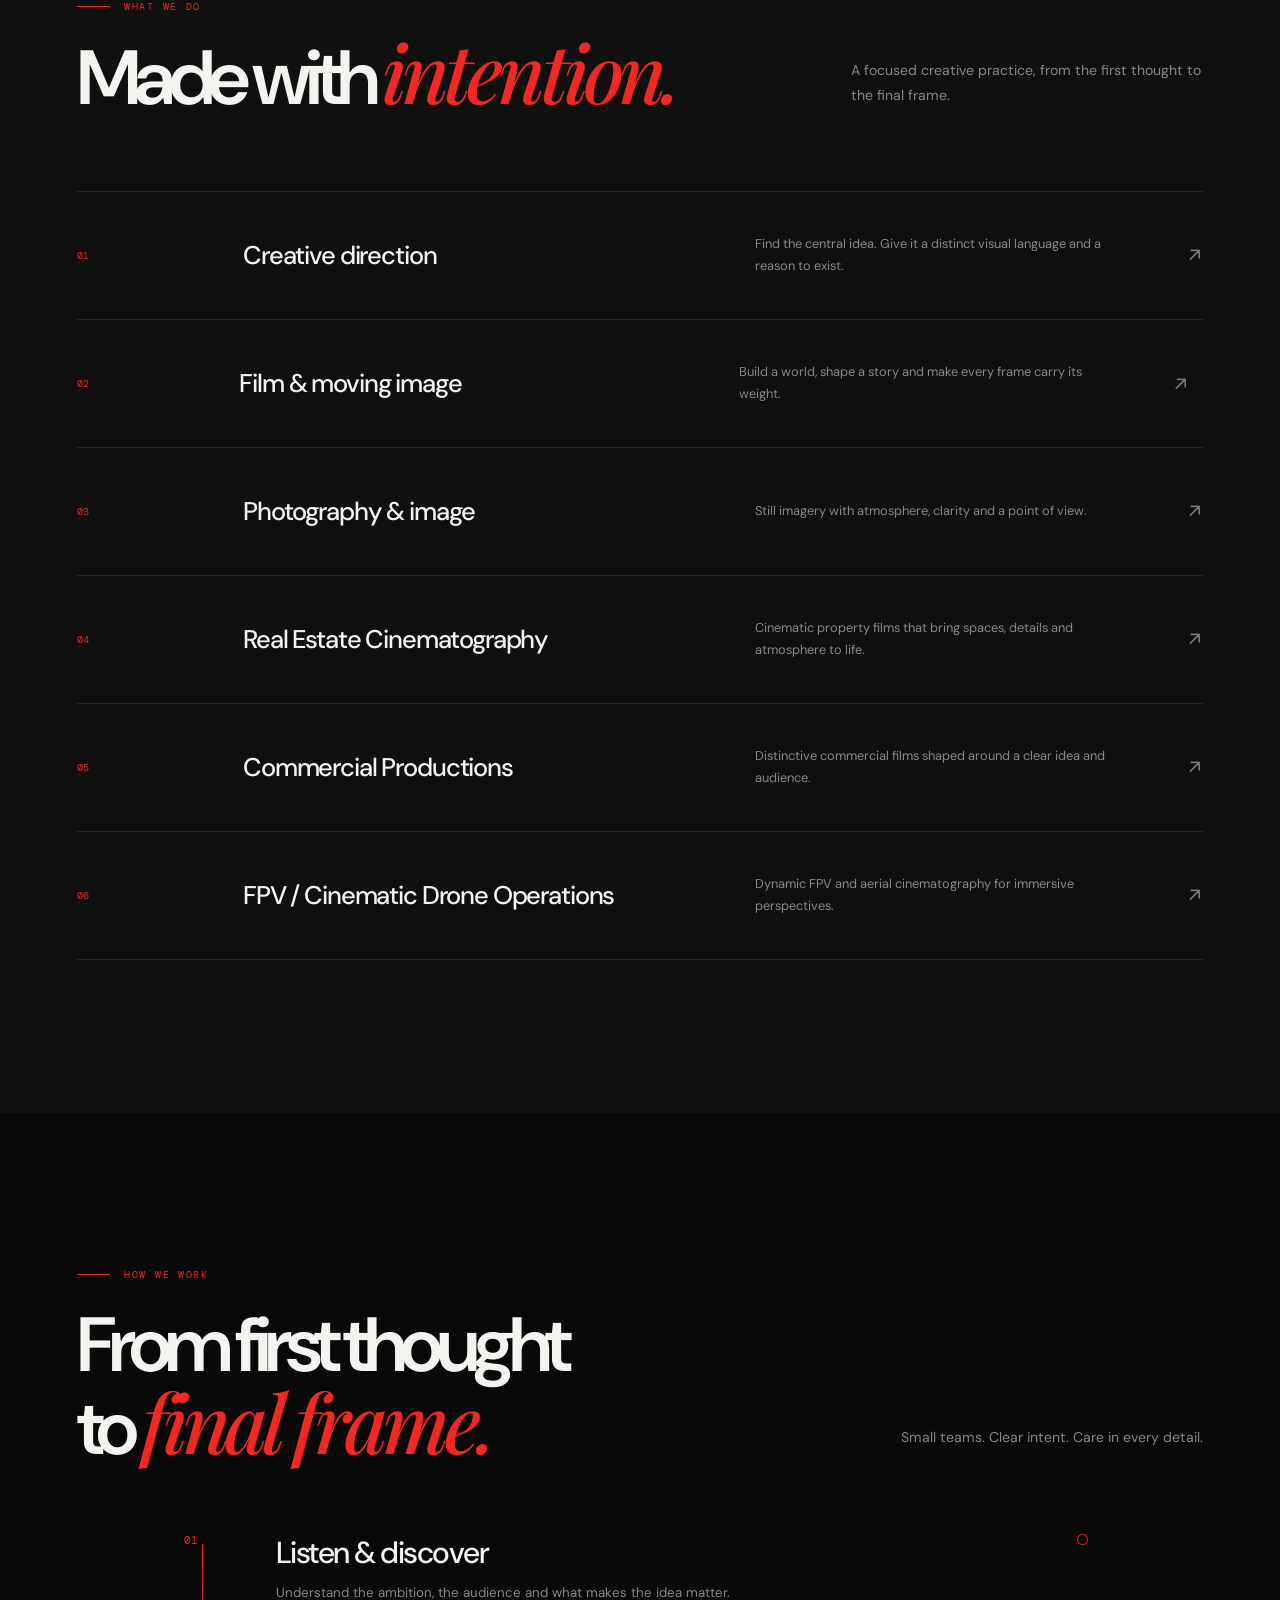
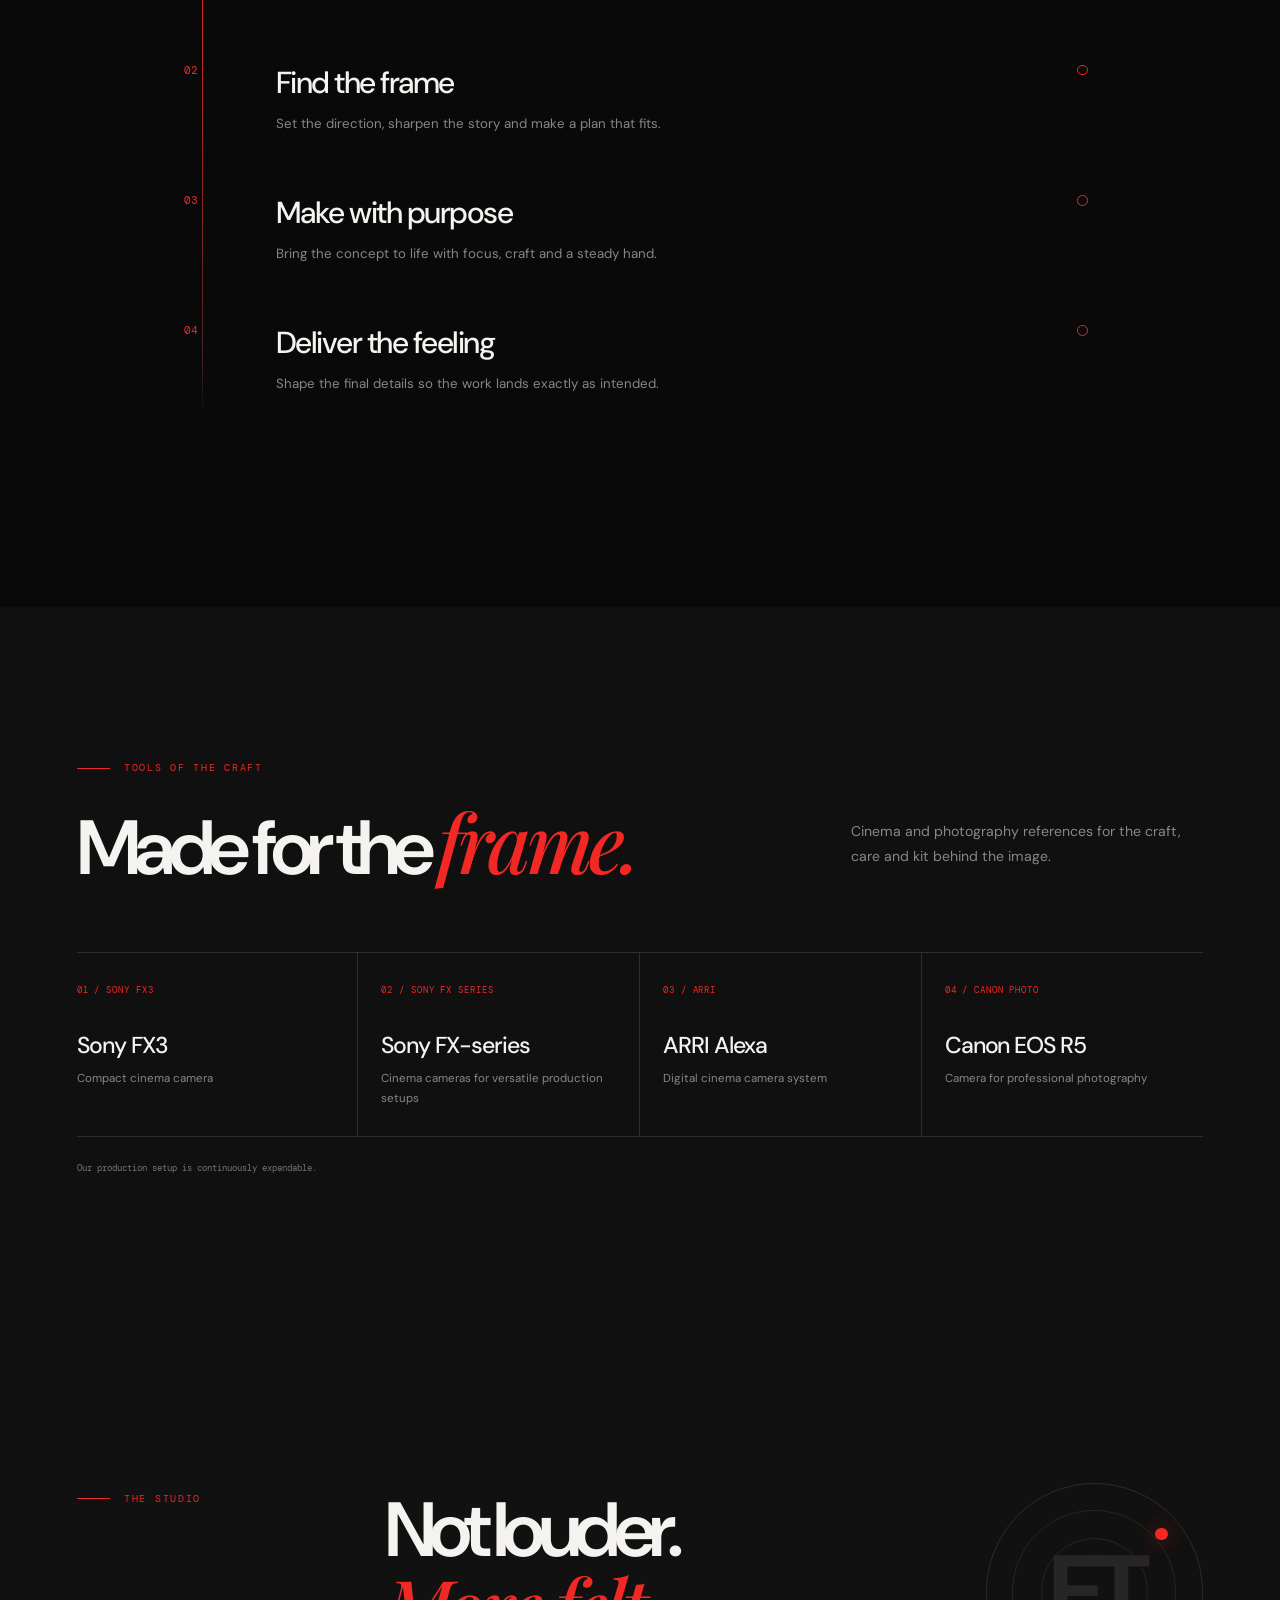
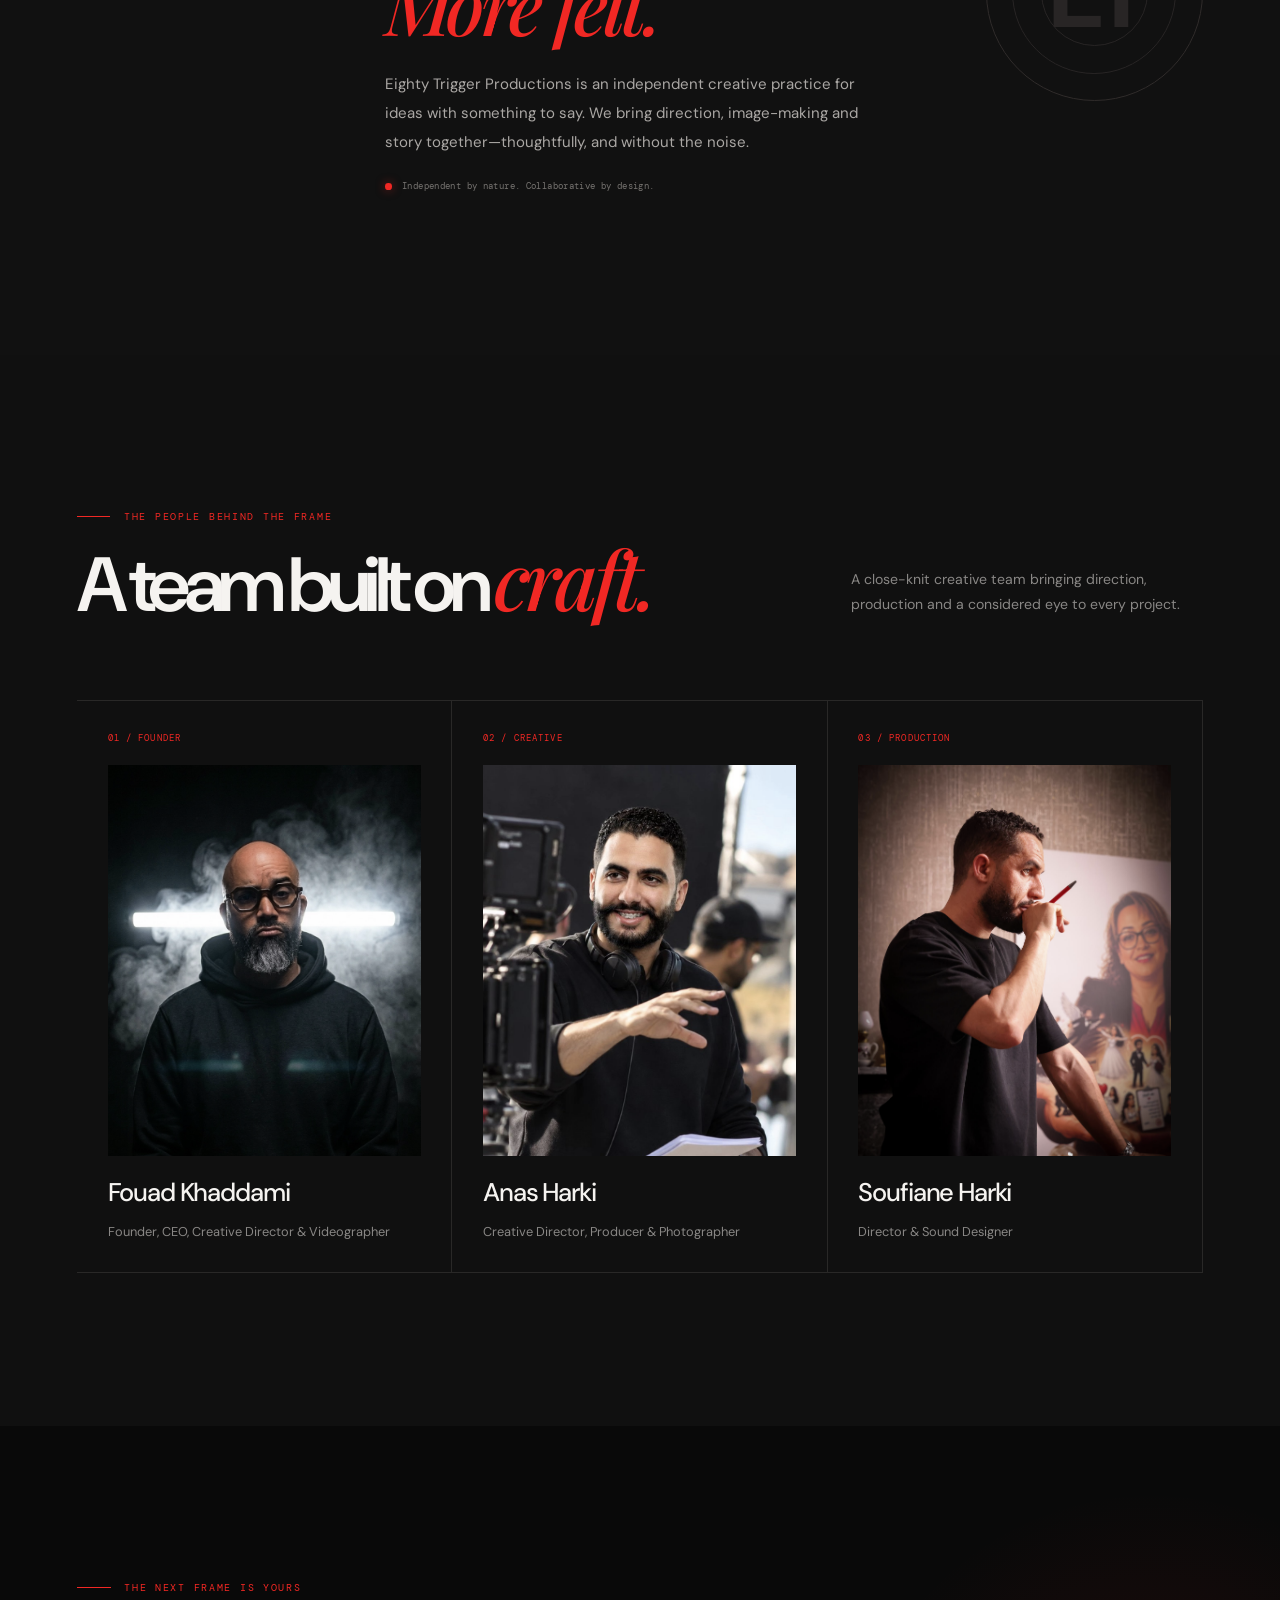
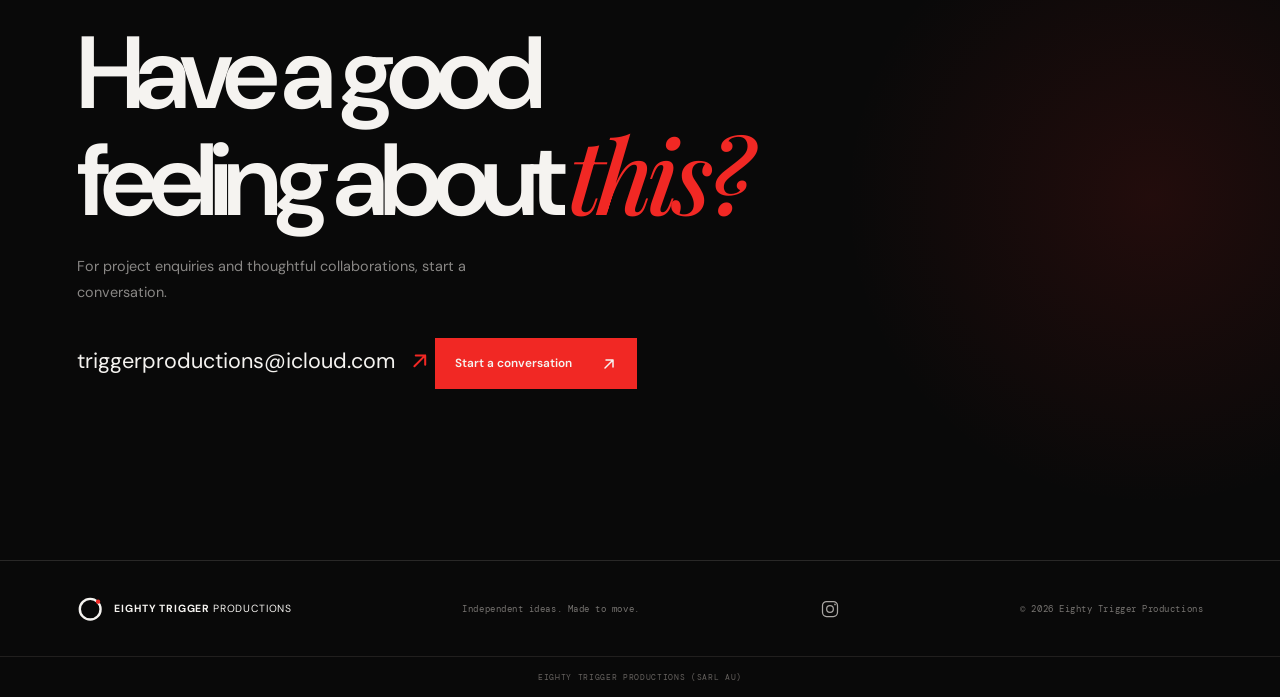
==== commit d7768f3d: "Add Zwaj Centre making-of trailer experience Co-authored-by: Copilot App <223556219+Copilot@users.no" ====
--- a/index.html
+++ b/index.html
@@ -4,50 +4,8 @@
     <meta charset="utf-8" />
     <meta name="viewport" content="width=device-width, initial-scale=1" />
     <meta name="theme-color" content="#090909" />
-    <meta name="description" content="Commercial film production, cinema and social media content by Eighty Trigger Productions for projects in Morocco and Germany." />
-    <title>Film Production in Morocco | Eighty Trigger Productions</title>
-    <link rel="canonical" href="https://eightytrigger.com/" />
-    <meta property="og:type" content="website" />
-    <meta property="og:site_name" content="Eighty Trigger Productions" />
-    <meta property="og:title" content="Film Production in Morocco | Eighty Trigger Productions" />
-    <meta property="og:description" content="Commercial film production, cinema and social media content by Eighty Trigger Productions for projects in Morocco and Germany." />
-    <meta property="og:url" content="https://eightytrigger.com/" />
-    <meta property="og:locale" content="en_US" />
-    <meta property="og:image" content="https://eightytrigger.com/assets/images/brand-backdrop.jpg" />
-    <meta name="twitter:card" content="summary_large_image" />
-    <meta name="twitter:title" content="Film Production in Morocco | Eighty Trigger Productions" />
-    <meta name="twitter:description" content="Commercial film production, cinema and social media content by Eighty Trigger Productions for projects in Morocco and Germany." />
-    <meta name="twitter:image" content="https://eightytrigger.com/assets/images/brand-backdrop.jpg" />
-    <script type="application/ld+json">
-      {
-        "@context": "https://schema.org",
-        "@type": "Organization",
-        "name": "Eighty Trigger Productions",
-        "legalName": "EIGHTY TRIGGER PRODUCTIONS (SARL AU)",
-        "url": "https://eightytrigger.com/",
-        "email": "triggerproductions@icloud.com",
-        "description": "Independent production studio creating commercial films, cinema and social media content for projects in Morocco and Germany.",
-        "areaServed": [
-          { "@type": "Country", "name": "Morocco" },
-          { "@type": "Country", "name": "Germany" }
-        ],
-        "knowsAbout": [
-          "Commercial film production",
-          "Cinema production",
-          "Film production",
-          "Social media content production",
-          "Creative direction",
-          "Photography"
-        ],
-        "contactPoint": {
-          "@type": "ContactPoint",
-          "contactType": "Business enquiries",
-          "email": "triggerproductions@icloud.com",
-          "availableLanguage": ["English", "German", "French"]
-        },
-        "sameAs": ["https://www.instagram.com/eighty.trigger.productions/"]
-      }
-    </script>
+    <meta name="description" content="Eighty Trigger Productions is an independent creative studio shaping cinematic ideas into images, films and visual worlds." />
+    <title>Eighty Trigger Productions — Ideas made cinematic</title>
     <link rel="icon" href="favicon.svg" type="image/svg+xml" />
     <link rel="preconnect" href="https://fonts.googleapis.com" />
     <link rel="preconnect" href="https://fonts.gstatic.com" crossorigin />
@@ -95,7 +53,7 @@
         <div class="hero-copy">
           <p class="eyebrow"><span class="eyebrow-line"></span><span data-i18n="heroEyebrow">Independent creative studio</span></p>
           <h1 id="hero-title" data-i18n-html="heroTitle">Ideas made<br />to <em>move</em> people.</h1>
-          <p class="hero-intro" data-i18n="heroIntro">From commercial films and cinema production to social media content, we make visual stories for projects in Morocco and Germany.</p>
+          <p class="hero-intro" data-i18n="heroIntro">We shape considered ideas into cinematic images, films and visual worlds that stay with you.</p>
           <div class="hero-actions">
             <a class="button button--light" href="#work"><span data-i18n="heroWorkCta">Explore the work</span> <svg class="arrow-icon" viewBox="0 0 16 16" aria-hidden="true" focusable="false"><path d="M4 4 12 12M5 12h7V5" /></svg></a>
             <a class="text-link" href="mailto:triggerproductions@icloud.com"><span data-i18n="heroContactCta">Make something meaningful</span> <svg class="arrow-icon" viewBox="0 0 16 16" aria-hidden="true" focusable="false"><path d="M4 12 12 4M5 4h7v7" /></svg></a>
@@ -157,7 +115,32 @@
             <div class="work-card__caption"><div><h3 data-i18n="workTitleThree">Portrait in red</h3><p data-i18n="workDescThree">A portrait framed by light and shadow.</p></div><span class="work-card__type" data-i18n="workTypePhoto">Photography</span></div>
           </article>
         </div>
-        <p class="work-disclaimer" data-i18n="workDisclaimer">Selected imagery supplied by the studio; project credits are not specified.</p>
+        <p class="work-disclaimer" data-i18n="workDisclaimer">Selected imagery supplied by the studio; project-specific credits are included where available.</p>
+      </section>
+
+      <section class="zwaj-project section-shell section-space" id="zwaj-centre" aria-labelledby="zwaj-centre-title">
+        <div class="section-heading">
+          <div><p class="eyebrow"><span class="eyebrow-line"></span><span data-i18n="projectEyebrow">Cinema &amp; Commercials production</span></p><h2 id="zwaj-centre-title" data-i18n="projectTitle">Zwaj Centre</h2></div>
+          <p class="section-note" data-i18n="projectDescription">A short making-of trailer from the shoot.</p>
+        </div>
+        <div class="zwaj-project__layout">
+          <figure class="zwaj-project__media">
+            <video class="zwaj-project__video" controls playsinline preload="metadata" poster="assets/images/zwaj-centre-set.jpeg" aria-label="Zwaj Centre making-of trailer" data-i18n-aria="projectVideoLabel">
+              <source src="https://github.com/eightytrigger/Eighty-Trigger-Productions/releases/download/zwaj-centre-trailer/zwaj-centre-trailer.mp4" type="video/mp4" />
+              <span data-i18n="projectVideoFallback">Your browser does not support HTML video.</span>
+            </video>
+          </figure>
+          <div class="zwaj-project__credits">
+            <div class="zwaj-project__credit">
+              <span class="zwaj-project__label" data-i18n="projectCollaborationLabel">Collaboration</span>
+              <a class="zwaj-project__link" href="https://www.plugon.ma" target="_blank" rel="noopener noreferrer" aria-label="Visit Plugon Production's website (opens in a new tab)" data-i18n-aria="projectCollaboratorLink">Plugon Production <svg class="arrow-icon" viewBox="0 0 16 16" aria-hidden="true" focusable="false"><path d="M4 12 12 4M5 4h7v7" /></svg></a>
+            </div>
+            <div class="zwaj-project__credit">
+              <span class="zwaj-project__label" data-i18n="projectStudioLabel">Eighty Trigger Productions</span>
+              <p class="zwaj-project__roles" data-i18n="projectRoles">Making-of · Film music · Color grading</p>
+            </div>
+          </div>
+        </div>
       </section>
 
       <section class="gastronomie section-space" id="gastronomie" aria-labelledby="gastronomie-title">
@@ -249,12 +232,11 @@
           </div>
           <div class="service-list">
             <article class="service"><span class="service__number">01</span><h3 data-i18n="serviceTitleOne">Creative direction</h3><p data-i18n="serviceDescOne">Find the central idea. Give it a distinct visual language and a reason to exist.</p><span class="service__symbol" aria-hidden="true"><svg class="arrow-icon" viewBox="0 0 16 16" focusable="false"><path d="M4 12 12 4M5 4h7v7" /></svg></span></article>
-            <article class="service"><span class="service__number">02</span><h3 data-i18n="serviceTitleTwo">Film &amp; Cinema Production</h3><p data-i18n="serviceDescTwo">Build a world, shape a story and make every frame carry its weight.</p><span class="service__symbol" aria-hidden="true"><svg class="arrow-icon" viewBox="0 0 16 16" focusable="false"><path d="M4 12 12 4M5 4h7v7" /></svg></span></article>
+            <article class="service"><span class="service__number">02</span><h3 data-i18n="serviceTitleTwo">Film &amp; moving image</h3><p data-i18n="serviceDescTwo">Build a world, shape a story and make every frame carry its weight.</p><a class="service__symbol" href="#zwaj-centre" aria-label="Open the Zwaj Centre making-of trailer" data-i18n-aria="serviceTwoLinkLabel"><svg class="arrow-icon" viewBox="0 0 16 16" aria-hidden="true" focusable="false"><path d="M4 12 12 4M5 4h7v7" /></svg></a></article>
             <article class="service"><span class="service__number">03</span><h3 data-i18n="serviceTitleThree">Photography &amp; image</h3><p data-i18n="serviceDescThree">Still imagery with atmosphere, clarity and a point of view.</p><span class="service__symbol" aria-hidden="true"><svg class="arrow-icon" viewBox="0 0 16 16" focusable="false"><path d="M4 12 12 4M5 4h7v7" /></svg></span></article>
             <article class="service"><span class="service__number">04</span><h3 data-i18n="serviceTitleFour">Real Estate Cinematography</h3><p data-i18n="serviceDescFour">Cinematic property films that bring spaces, details and atmosphere to life.</p><span class="service__symbol" aria-hidden="true"><svg class="arrow-icon" viewBox="0 0 16 16" focusable="false"><path d="M4 12 12 4M5 4h7v7" /></svg></span></article>
-            <article class="service"><span class="service__number">05</span><h3 data-i18n="serviceTitleFive">Commercial Film Production</h3><p data-i18n="serviceDescFive">Distinctive commercial films shaped around a clear idea and audience.</p><span class="service__symbol" aria-hidden="true"><svg class="arrow-icon" viewBox="0 0 16 16" focusable="false"><path d="M4 12 12 4M5 4h7v7" /></svg></span></article>
+            <article class="service"><span class="service__number">05</span><h3 data-i18n="serviceTitleFive">Commercial Productions</h3><p data-i18n="serviceDescFive">Distinctive commercial films shaped around a clear idea and audience.</p><span class="service__symbol" aria-hidden="true"><svg class="arrow-icon" viewBox="0 0 16 16" focusable="false"><path d="M4 12 12 4M5 4h7v7" /></svg></span></article>
             <article class="service"><span class="service__number">06</span><h3 data-i18n="serviceTitleSix">FPV / Cinematic Drone Operations</h3><p data-i18n="serviceDescSix">Dynamic FPV and aerial cinematography for immersive perspectives.</p><span class="service__symbol" aria-hidden="true"><svg class="arrow-icon" viewBox="0 0 16 16" focusable="false"><path d="M4 12 12 4M5 4h7v7" /></svg></span></article>
-            <article class="service"><span class="service__number">07</span><h3 data-i18n="serviceTitleSeven">Social Media Content Production</h3><p data-i18n="serviceDescSeven">Thoughtful social media content with a clear visual story for projects in Morocco and Germany.</p><span class="service__symbol" aria-hidden="true"><svg class="arrow-icon" viewBox="0 0 16 16" focusable="false"><path d="M4 12 12 4M5 4h7v7" /></svg></span></article>
           </div>
         </div>
       </section>
--- a/styles.css
+++ b/styles.css
@@ -128,6 +128,19 @@
 .work-card__type { padding-top: .2rem; color: #757270; font-family: var(--mono); font-size: .56rem; text-align: right; text-transform: uppercase; }
 .work-disclaimer { margin: 2.7rem 0 0; color: #797673; font-family: var(--mono); font-size: .59rem; letter-spacing: .04em; }
 
+.zwaj-project { background: #101010; }
+.zwaj-project__layout { display: grid; grid-template-columns: minmax(0, 1.4fr) minmax(15rem, .6fr); align-items: start; gap: clamp(2rem, 5vw, 5rem); }
+.zwaj-project__media { min-width: 0; margin: 0; overflow: hidden; border: 1px solid #302d2b; background: #080808; }
+.zwaj-project__video { display: block; width: 100%; aspect-ratio: 16 / 9; background: #080808; object-fit: contain; }
+.zwaj-project__credits { display: grid; gap: 1.5rem; }
+.zwaj-project__credit { padding-top: 1rem; border-top: 1px solid #302d2b; }
+.zwaj-project__label { display: block; margin-bottom: .7rem; color: var(--red); font-family: var(--mono); font-size: .59rem; letter-spacing: .12em; text-transform: uppercase; }
+.zwaj-project__link { display: inline-flex; min-height: 2.75rem; align-items: center; gap: .55rem; font-size: .95rem; }
+.zwaj-project__link .arrow-icon { color: var(--red); }
+.zwaj-project__roles { margin: 0; color: #c1bdba; font-size: .88rem; line-height: 1.8; }
+.service__symbol[href] { display: grid; width: 2.75rem; height: 2.75rem; place-items: center; }
+.service__symbol[href]:focus-visible, .zwaj-project__link:focus-visible { outline: 2px solid var(--red); outline-offset: 4px; }
+
 .gastronomie { overflow: hidden; background: #101010; }
 .gastronomie-carousel { position: relative; }
 .gastronomie-track { display: flex; gap: 1rem; margin: 0 calc(var(--gutter) * -1); padding: 0 var(--gutter) .8rem; overflow-x: auto; overscroll-behavior-x: contain; scroll-padding-inline: var(--gutter); scroll-snap-type: x mandatory; scrollbar-width: none; list-style: none; -webkit-overflow-scrolling: touch; }
@@ -232,6 +245,8 @@
   .nav-cta { justify-content: space-between; margin-top: .5rem; }
 }
 @media (max-width: 1020px) {
+  .zwaj-project__layout { grid-template-columns: minmax(0, 1fr); gap: 2rem; }
+  .zwaj-project__credits { grid-template-columns: repeat(2, minmax(0, 1fr)); gap: 1rem 2rem; }
   .hero { grid-template-columns: 1fr; gap: 2rem; }
   .hero h1 { font-size: clamp(4rem, 9vw, 6rem); }
   .menu-toggle { display: grid; width: 2.8rem; height: 2.8rem; align-content: center; justify-items: center; gap: .36rem; border: 1px solid #393735; background: transparent; cursor: pointer; }
@@ -255,6 +270,7 @@
   .nav-cta { justify-content: space-between; margin-top: .5rem; }
 }
 @media (max-width: 680px) {
+  .zwaj-project__credits { grid-template-columns: 1fr; gap: .8rem; }
   html { scroll-padding-top: 4.5rem; }
   .site-header { min-height: 4.5rem; }
   .brand-mark { width: 1.8rem; height: 1.8rem; }
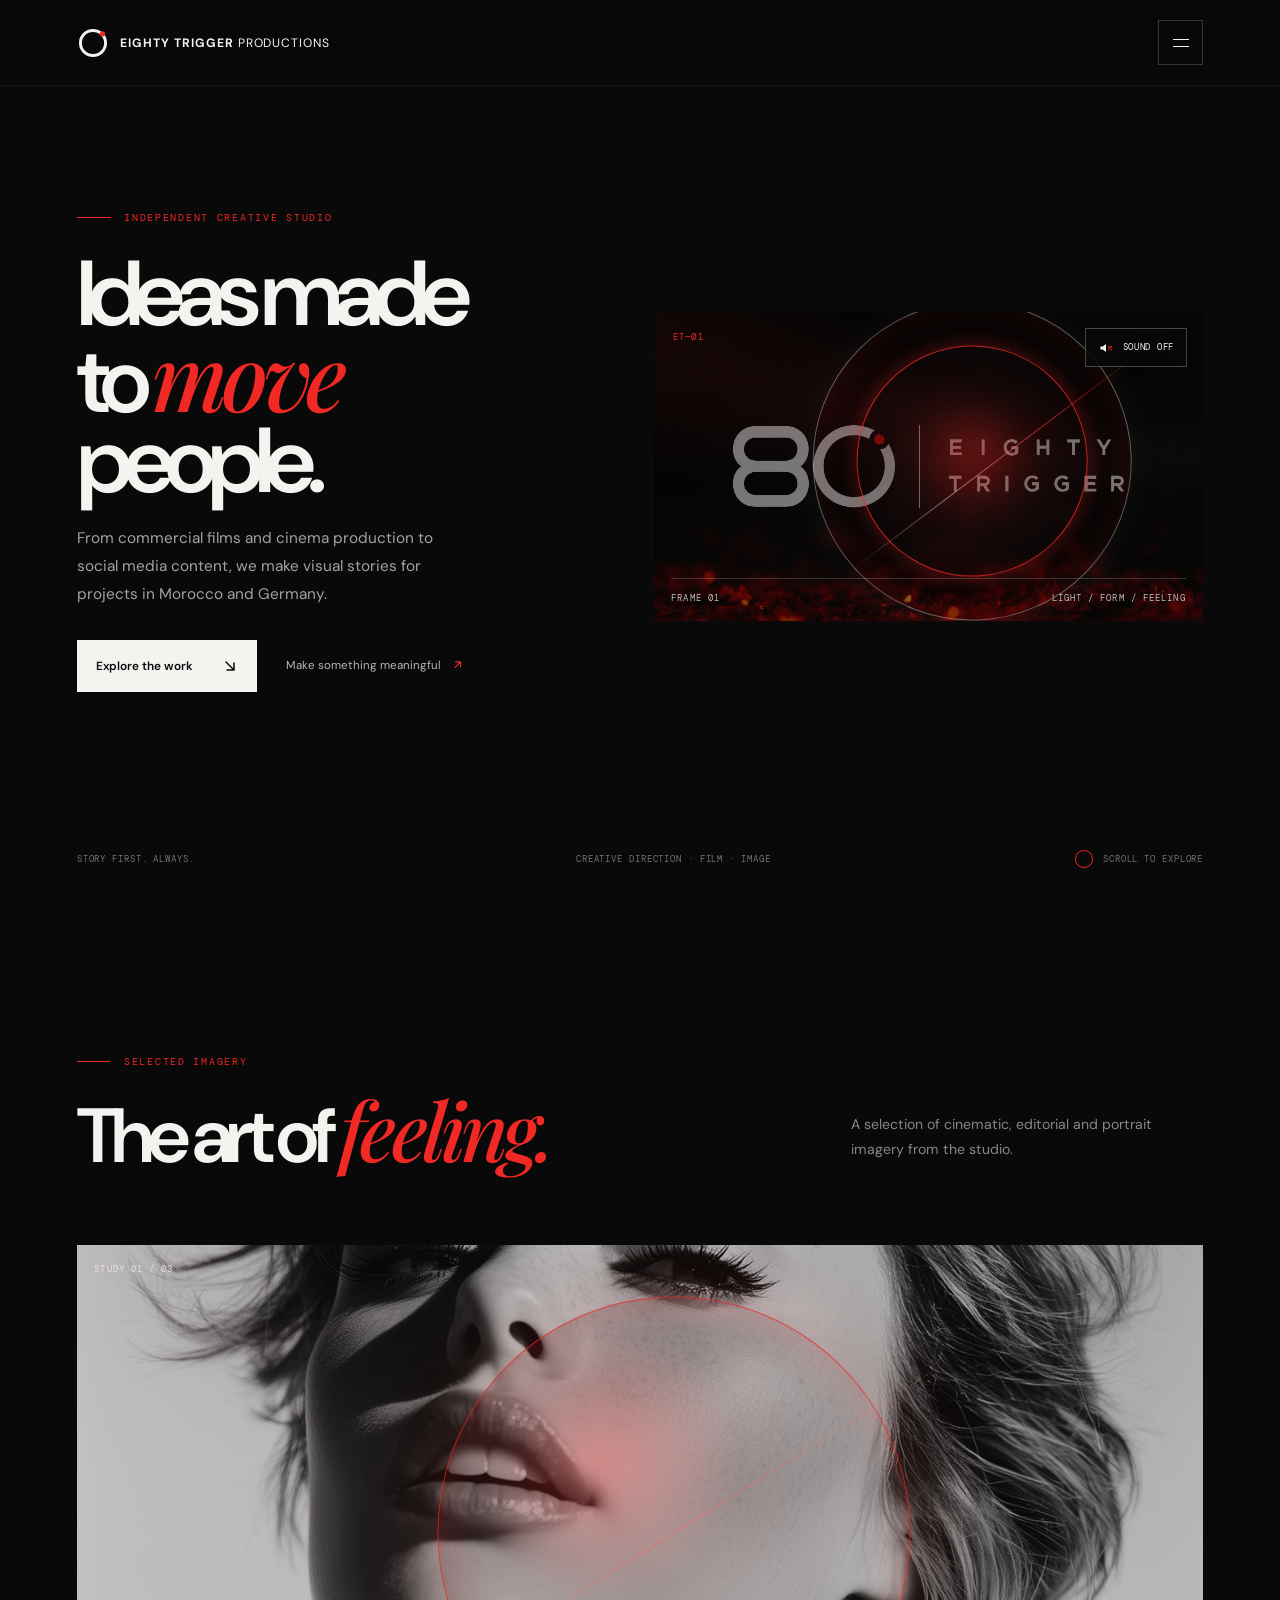
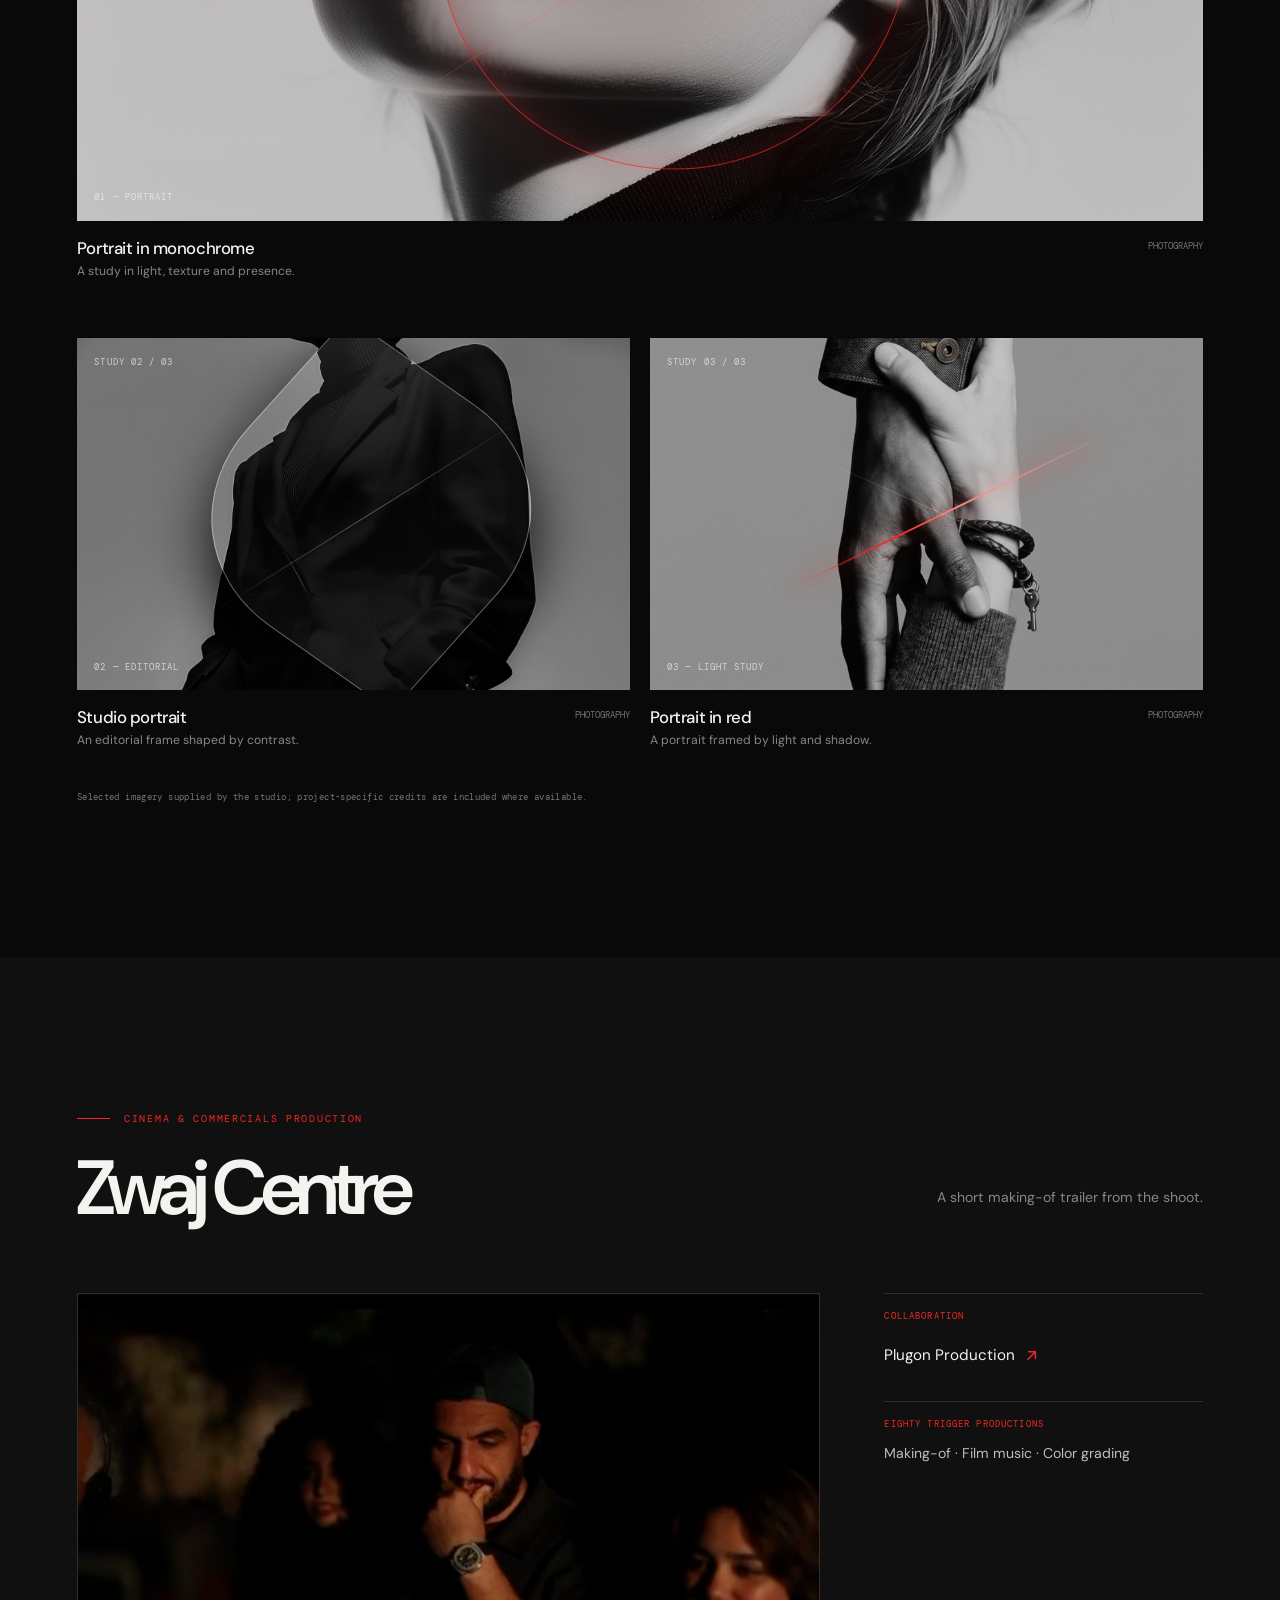
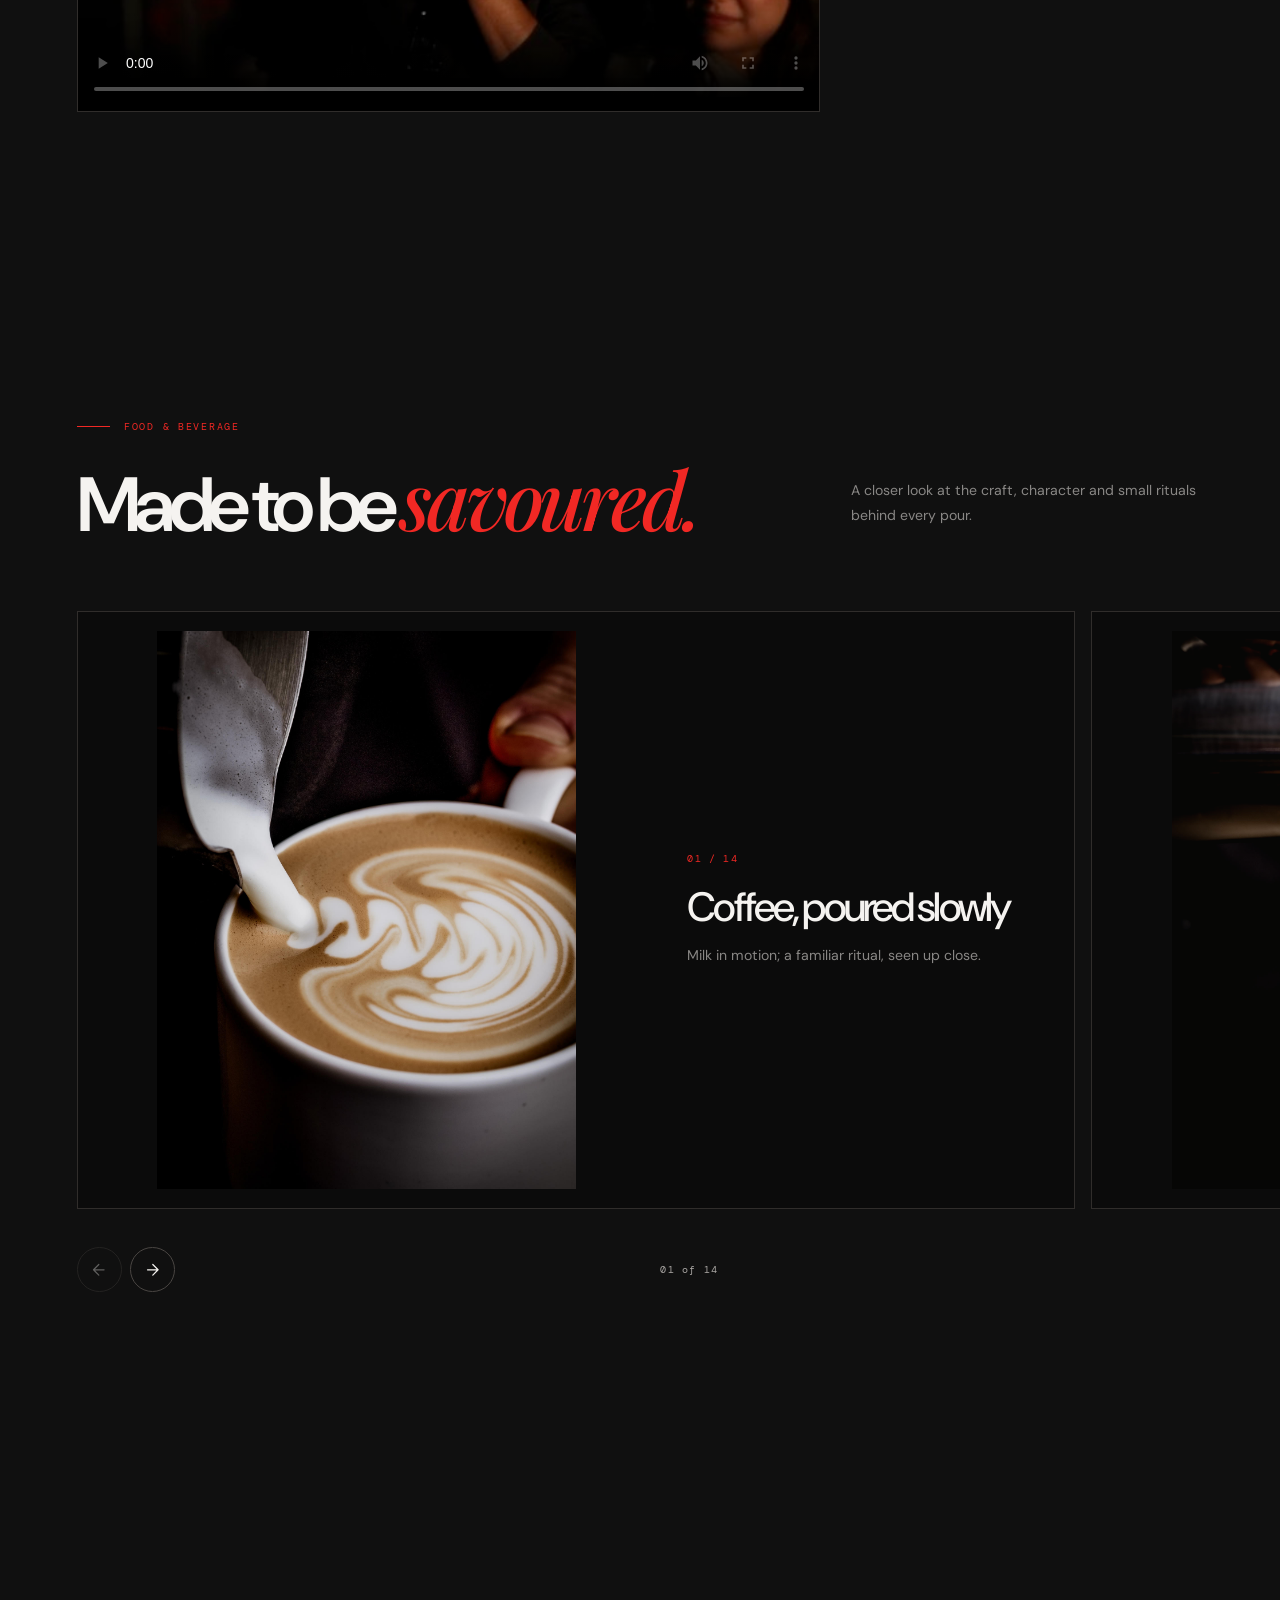
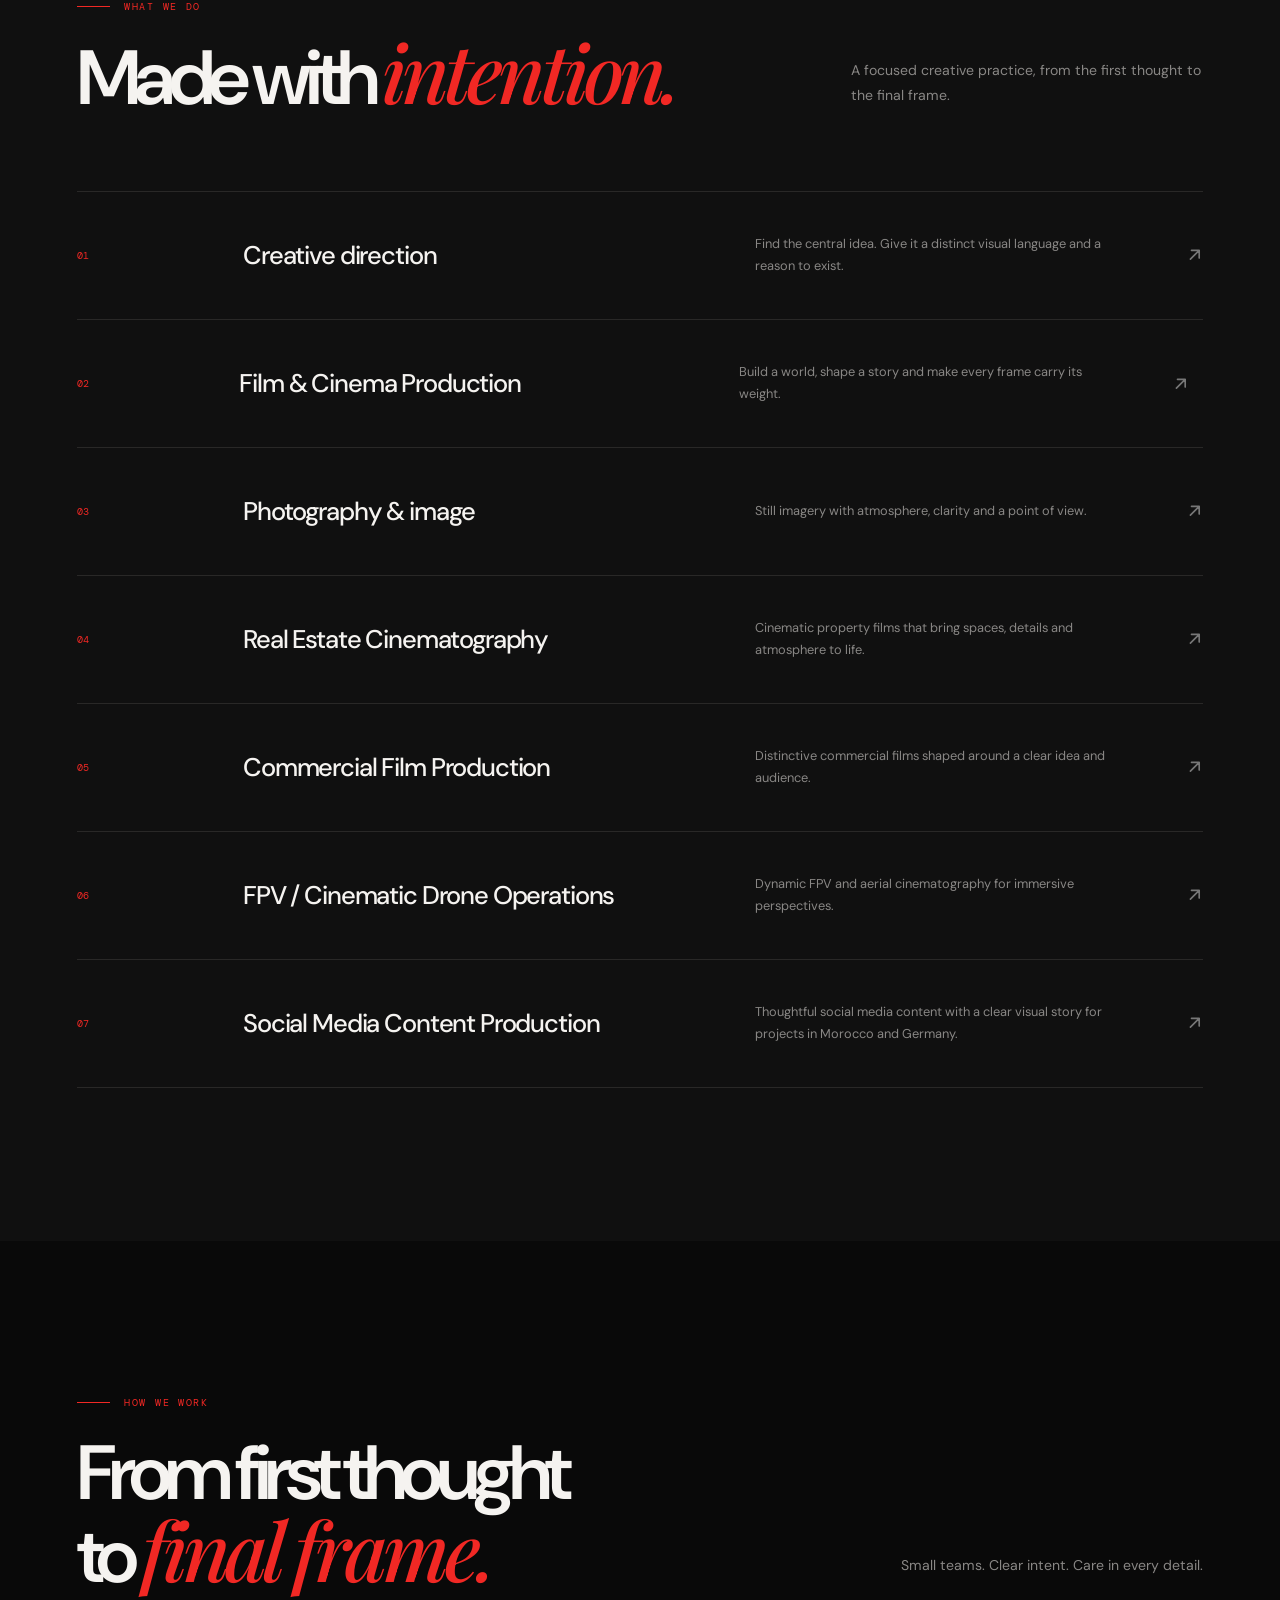
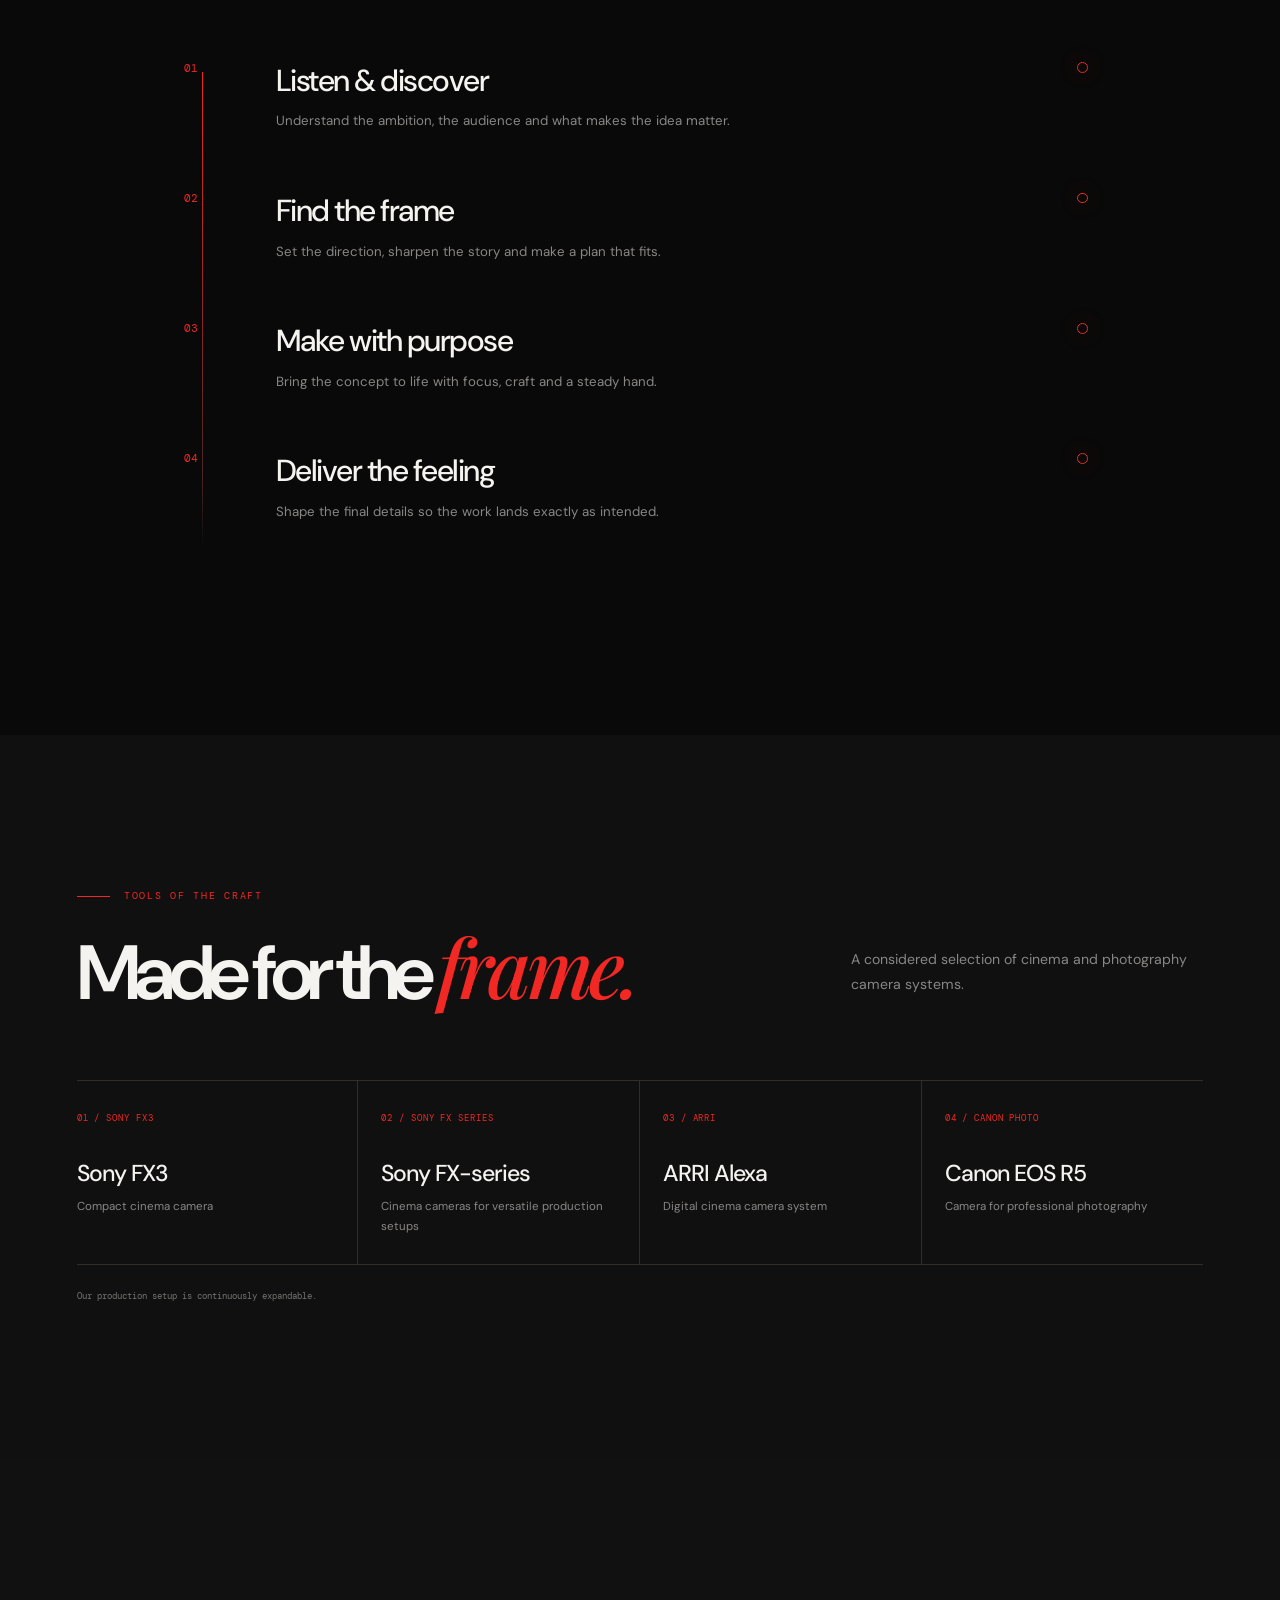
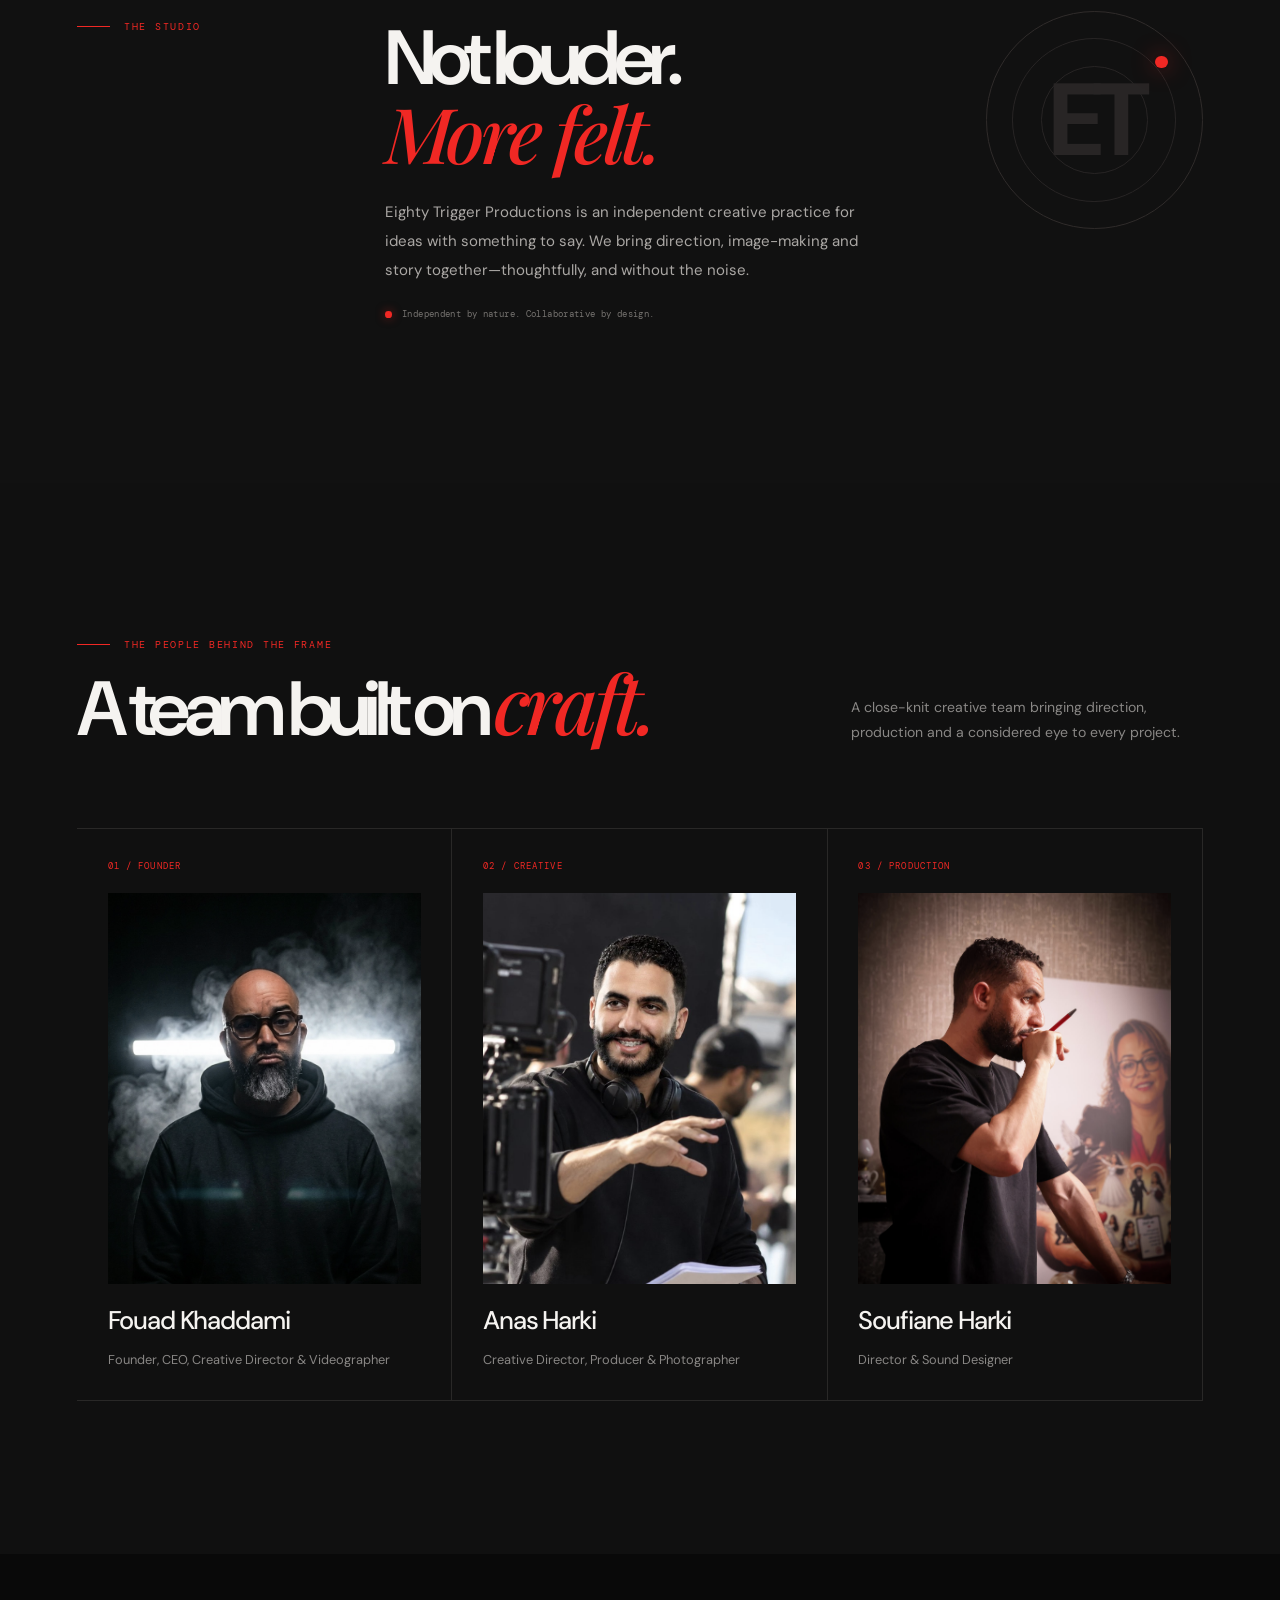
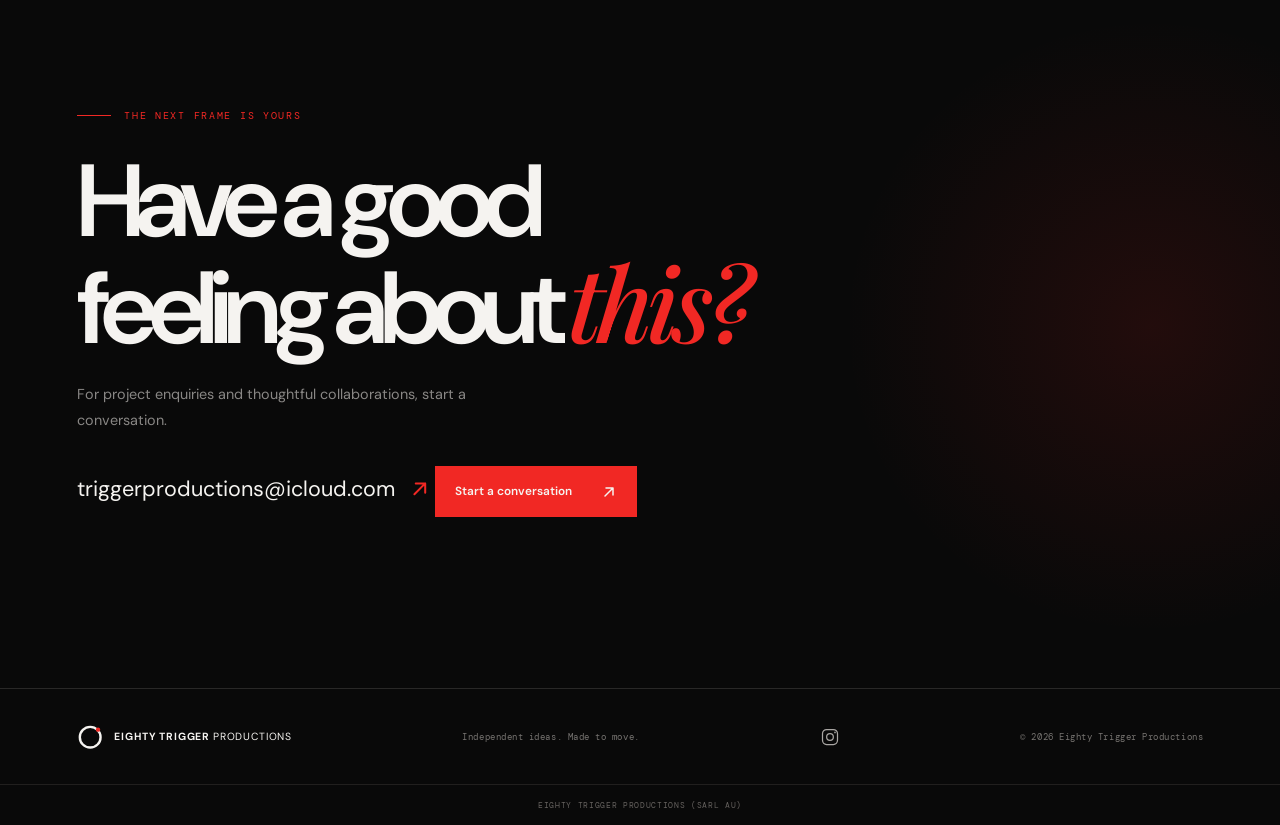
==== commit ba68d73f: "Merge latest main into Zwaj Centre trailer branch Co-authored-by: Copilot App <223556219+Copilot@use" ====
--- a/index.html
+++ b/index.html
@@ -4,8 +4,50 @@
     <meta charset="utf-8" />
     <meta name="viewport" content="width=device-width, initial-scale=1" />
     <meta name="theme-color" content="#090909" />
-    <meta name="description" content="Eighty Trigger Productions is an independent creative studio shaping cinematic ideas into images, films and visual worlds." />
-    <title>Eighty Trigger Productions — Ideas made cinematic</title>
+    <meta name="description" content="Commercial film production, cinema and social media content by Eighty Trigger Productions for projects in Morocco and Germany." />
+    <title>Film Production in Morocco | Eighty Trigger Productions</title>
+    <link rel="canonical" href="https://eightytrigger.com/" />
+    <meta property="og:type" content="website" />
+    <meta property="og:site_name" content="Eighty Trigger Productions" />
+    <meta property="og:title" content="Film Production in Morocco | Eighty Trigger Productions" />
+    <meta property="og:description" content="Commercial film production, cinema and social media content by Eighty Trigger Productions for projects in Morocco and Germany." />
+    <meta property="og:url" content="https://eightytrigger.com/" />
+    <meta property="og:locale" content="en_US" />
+    <meta property="og:image" content="https://eightytrigger.com/assets/images/brand-backdrop.jpg" />
+    <meta name="twitter:card" content="summary_large_image" />
+    <meta name="twitter:title" content="Film Production in Morocco | Eighty Trigger Productions" />
+    <meta name="twitter:description" content="Commercial film production, cinema and social media content by Eighty Trigger Productions for projects in Morocco and Germany." />
+    <meta name="twitter:image" content="https://eightytrigger.com/assets/images/brand-backdrop.jpg" />
+    <script type="application/ld+json">
+      {
+        "@context": "https://schema.org",
+        "@type": "Organization",
+        "name": "Eighty Trigger Productions",
+        "legalName": "EIGHTY TRIGGER PRODUCTIONS (SARL AU)",
+        "url": "https://eightytrigger.com/",
+        "email": "triggerproductions@icloud.com",
+        "description": "Independent production studio creating commercial films, cinema and social media content for projects in Morocco and Germany.",
+        "areaServed": [
+          { "@type": "Country", "name": "Morocco" },
+          { "@type": "Country", "name": "Germany" }
+        ],
+        "knowsAbout": [
+          "Commercial film production",
+          "Cinema production",
+          "Film production",
+          "Social media content production",
+          "Creative direction",
+          "Photography"
+        ],
+        "contactPoint": {
+          "@type": "ContactPoint",
+          "contactType": "Business enquiries",
+          "email": "triggerproductions@icloud.com",
+          "availableLanguage": ["English", "German", "French"]
+        },
+        "sameAs": ["https://www.instagram.com/eighty.trigger.productions/"]
+      }
+    </script>
     <link rel="icon" href="favicon.svg" type="image/svg+xml" />
     <link rel="preconnect" href="https://fonts.googleapis.com" />
     <link rel="preconnect" href="https://fonts.gstatic.com" crossorigin />
@@ -53,7 +95,7 @@
         <div class="hero-copy">
           <p class="eyebrow"><span class="eyebrow-line"></span><span data-i18n="heroEyebrow">Independent creative studio</span></p>
           <h1 id="hero-title" data-i18n-html="heroTitle">Ideas made<br />to <em>move</em> people.</h1>
-          <p class="hero-intro" data-i18n="heroIntro">We shape considered ideas into cinematic images, films and visual worlds that stay with you.</p>
+          <p class="hero-intro" data-i18n="heroIntro">From commercial films and cinema production to social media content, we make visual stories for projects in Morocco and Germany.</p>
           <div class="hero-actions">
             <a class="button button--light" href="#work"><span data-i18n="heroWorkCta">Explore the work</span> <svg class="arrow-icon" viewBox="0 0 16 16" aria-hidden="true" focusable="false"><path d="M4 4 12 12M5 12h7V5" /></svg></a>
             <a class="text-link" href="mailto:triggerproductions@icloud.com"><span data-i18n="heroContactCta">Make something meaningful</span> <svg class="arrow-icon" viewBox="0 0 16 16" aria-hidden="true" focusable="false"><path d="M4 12 12 4M5 4h7v7" /></svg></a>
@@ -232,11 +274,12 @@
           </div>
           <div class="service-list">
             <article class="service"><span class="service__number">01</span><h3 data-i18n="serviceTitleOne">Creative direction</h3><p data-i18n="serviceDescOne">Find the central idea. Give it a distinct visual language and a reason to exist.</p><span class="service__symbol" aria-hidden="true"><svg class="arrow-icon" viewBox="0 0 16 16" focusable="false"><path d="M4 12 12 4M5 4h7v7" /></svg></span></article>
-            <article class="service"><span class="service__number">02</span><h3 data-i18n="serviceTitleTwo">Film &amp; moving image</h3><p data-i18n="serviceDescTwo">Build a world, shape a story and make every frame carry its weight.</p><a class="service__symbol" href="#zwaj-centre" aria-label="Open the Zwaj Centre making-of trailer" data-i18n-aria="serviceTwoLinkLabel"><svg class="arrow-icon" viewBox="0 0 16 16" aria-hidden="true" focusable="false"><path d="M4 12 12 4M5 4h7v7" /></svg></a></article>
+            <article class="service"><span class="service__number">02</span><h3 data-i18n="serviceTitleTwo">Film &amp; Cinema Production</h3><p data-i18n="serviceDescTwo">Build a world, shape a story and make every frame carry its weight.</p><a class="service__symbol" href="#zwaj-centre" aria-label="Open the Zwaj Centre making-of trailer" data-i18n-aria="serviceTwoLinkLabel"><svg class="arrow-icon" viewBox="0 0 16 16" aria-hidden="true" focusable="false"><path d="M4 12 12 4M5 4h7v7" /></svg></a></article>
             <article class="service"><span class="service__number">03</span><h3 data-i18n="serviceTitleThree">Photography &amp; image</h3><p data-i18n="serviceDescThree">Still imagery with atmosphere, clarity and a point of view.</p><span class="service__symbol" aria-hidden="true"><svg class="arrow-icon" viewBox="0 0 16 16" focusable="false"><path d="M4 12 12 4M5 4h7v7" /></svg></span></article>
             <article class="service"><span class="service__number">04</span><h3 data-i18n="serviceTitleFour">Real Estate Cinematography</h3><p data-i18n="serviceDescFour">Cinematic property films that bring spaces, details and atmosphere to life.</p><span class="service__symbol" aria-hidden="true"><svg class="arrow-icon" viewBox="0 0 16 16" focusable="false"><path d="M4 12 12 4M5 4h7v7" /></svg></span></article>
-            <article class="service"><span class="service__number">05</span><h3 data-i18n="serviceTitleFive">Commercial Productions</h3><p data-i18n="serviceDescFive">Distinctive commercial films shaped around a clear idea and audience.</p><span class="service__symbol" aria-hidden="true"><svg class="arrow-icon" viewBox="0 0 16 16" focusable="false"><path d="M4 12 12 4M5 4h7v7" /></svg></span></article>
+            <article class="service"><span class="service__number">05</span><h3 data-i18n="serviceTitleFive">Commercial Film Production</h3><p data-i18n="serviceDescFive">Distinctive commercial films shaped around a clear idea and audience.</p><span class="service__symbol" aria-hidden="true"><svg class="arrow-icon" viewBox="0 0 16 16" focusable="false"><path d="M4 12 12 4M5 4h7v7" /></svg></span></article>
             <article class="service"><span class="service__number">06</span><h3 data-i18n="serviceTitleSix">FPV / Cinematic Drone Operations</h3><p data-i18n="serviceDescSix">Dynamic FPV and aerial cinematography for immersive perspectives.</p><span class="service__symbol" aria-hidden="true"><svg class="arrow-icon" viewBox="0 0 16 16" focusable="false"><path d="M4 12 12 4M5 4h7v7" /></svg></span></article>
+            <article class="service"><span class="service__number">07</span><h3 data-i18n="serviceTitleSeven">Social Media Content Production</h3><p data-i18n="serviceDescSeven">Thoughtful social media content with a clear visual story for projects in Morocco and Germany.</p><span class="service__symbol" aria-hidden="true"><svg class="arrow-icon" viewBox="0 0 16 16" focusable="false"><path d="M4 12 12 4M5 4h7v7" /></svg></span></article>
           </div>
         </div>
       </section>
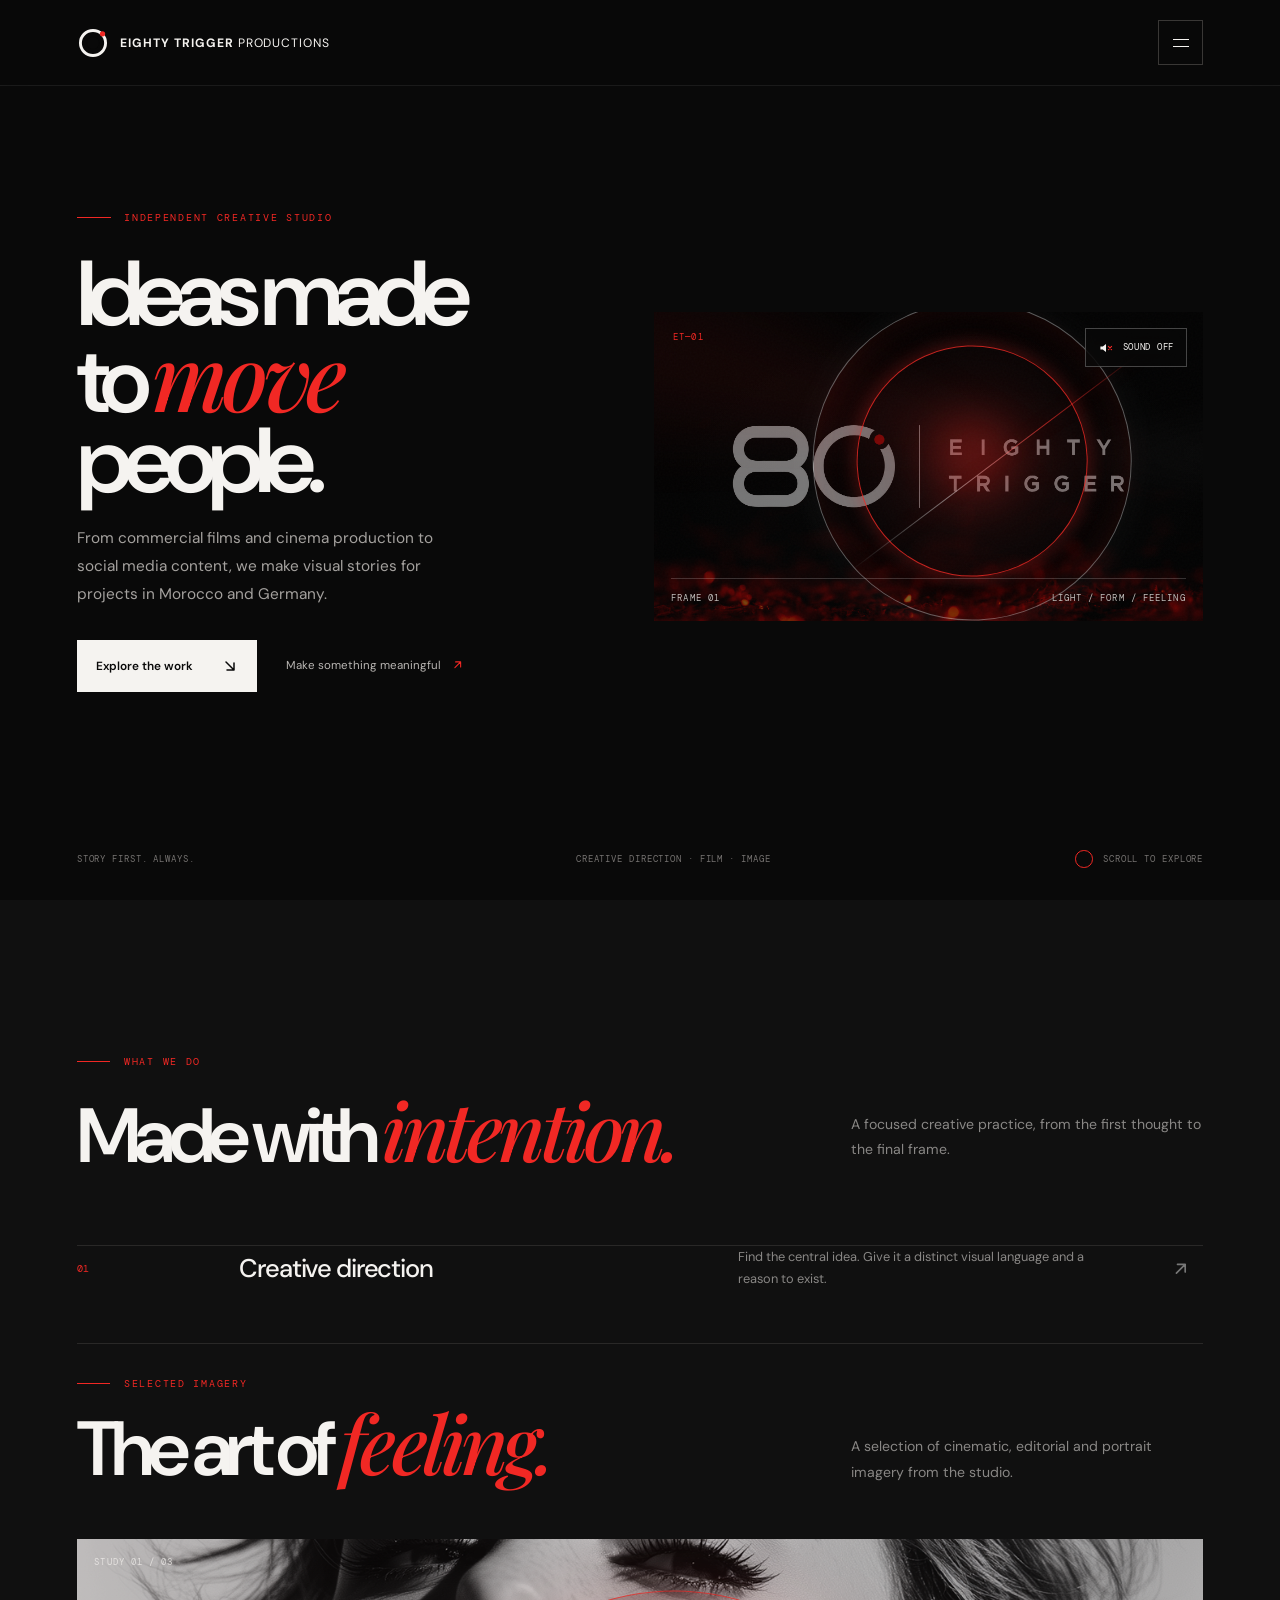
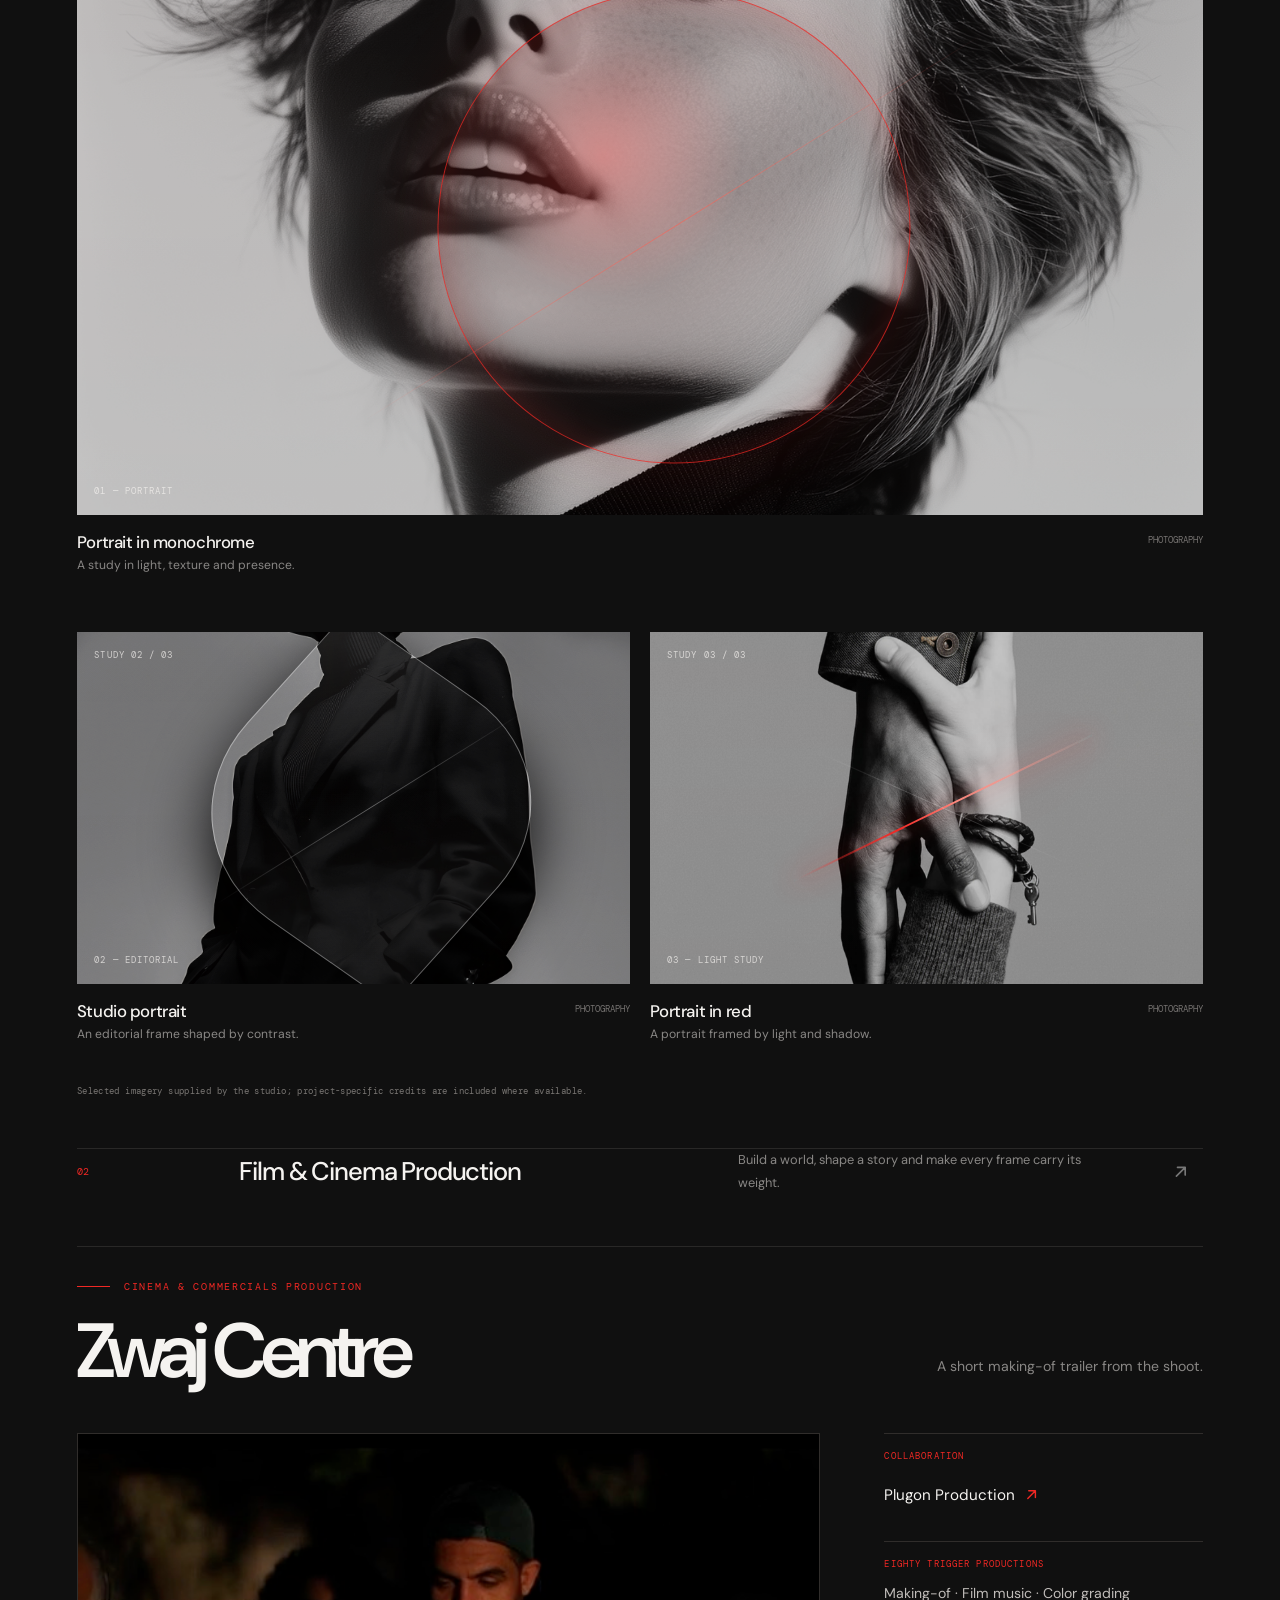
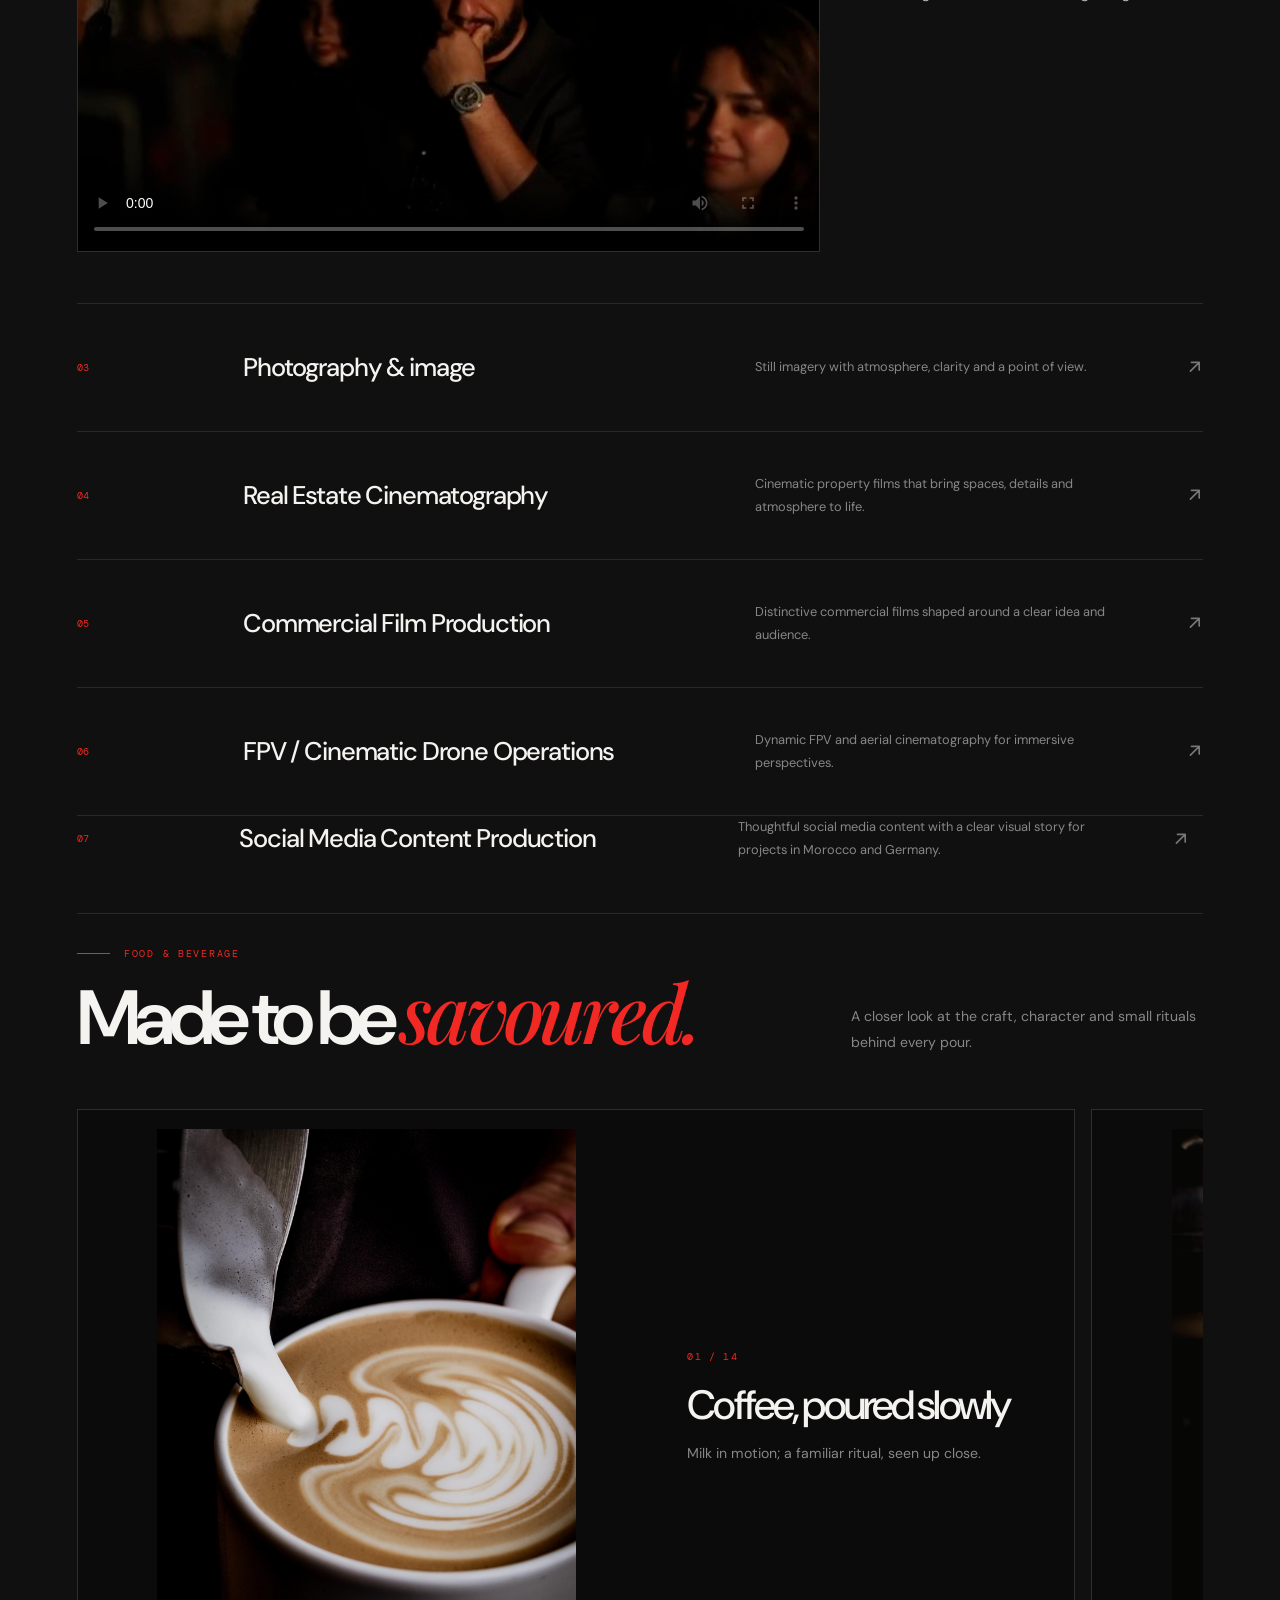
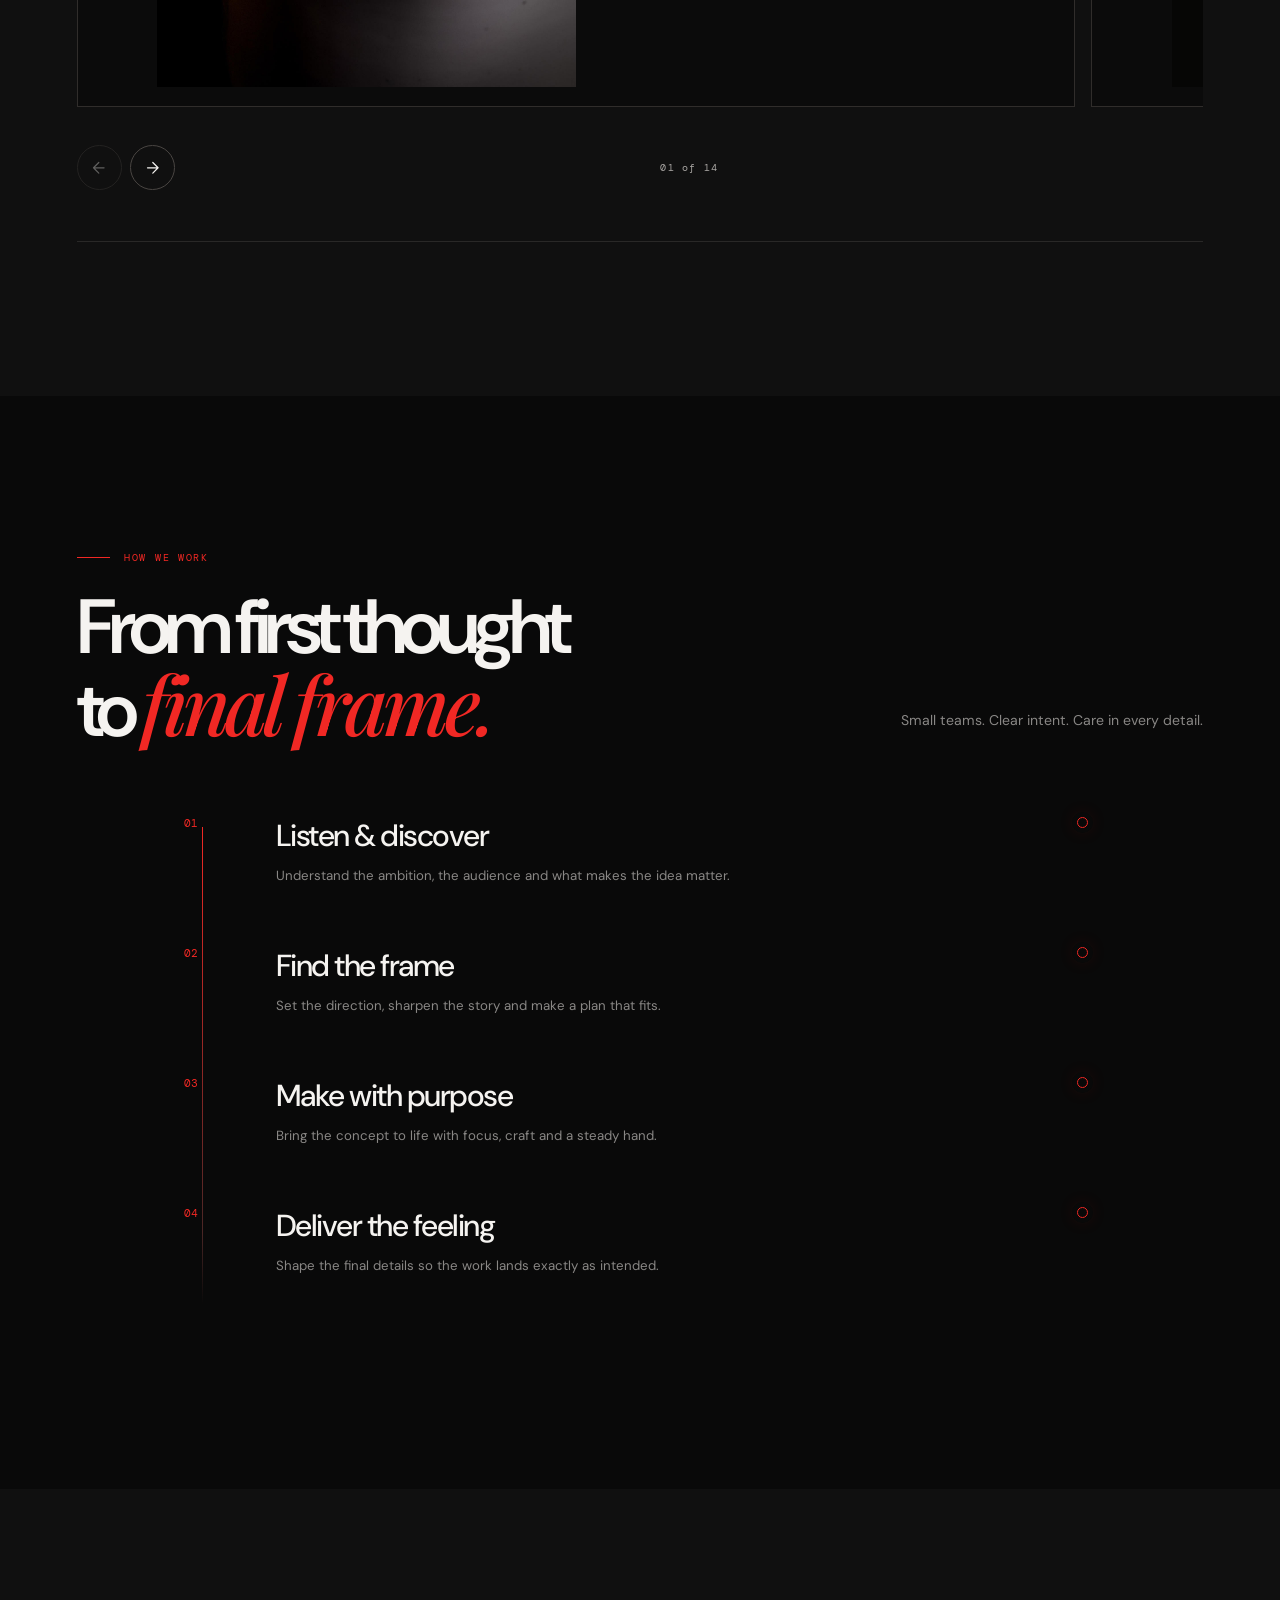
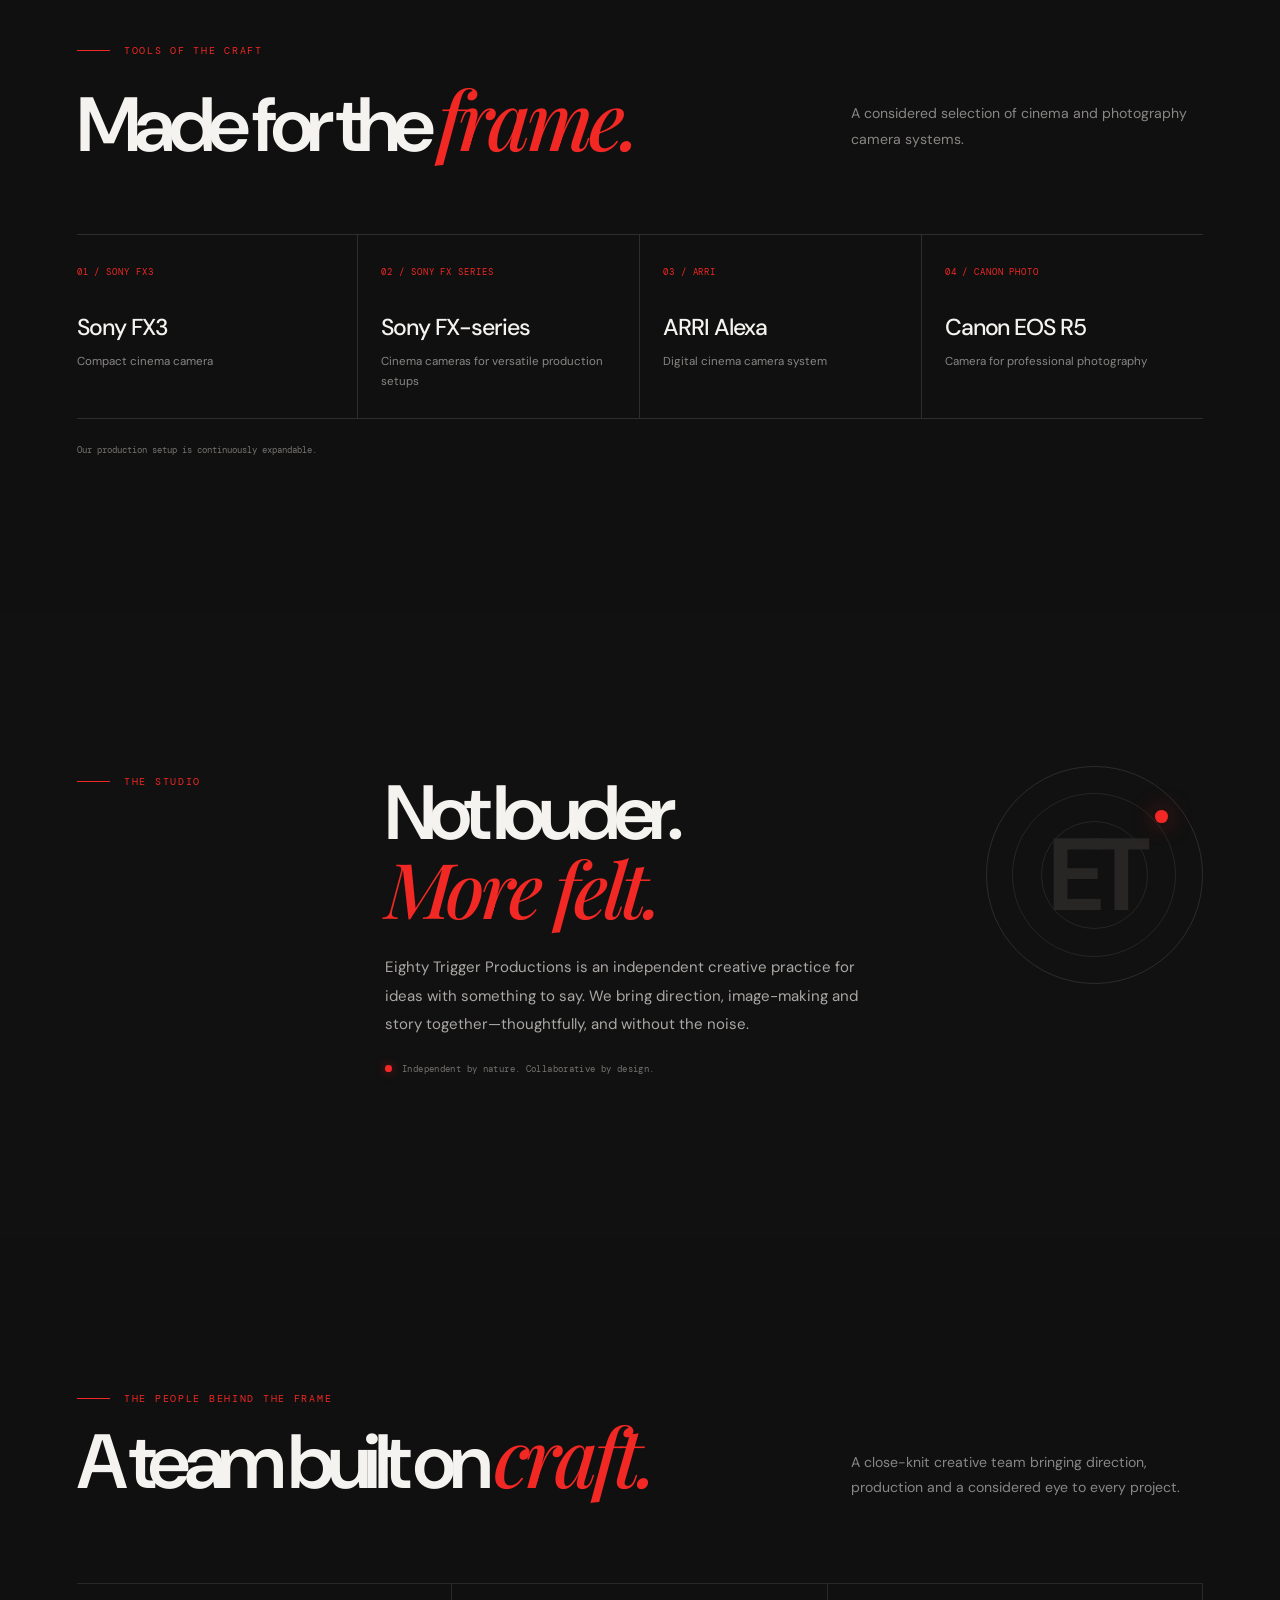
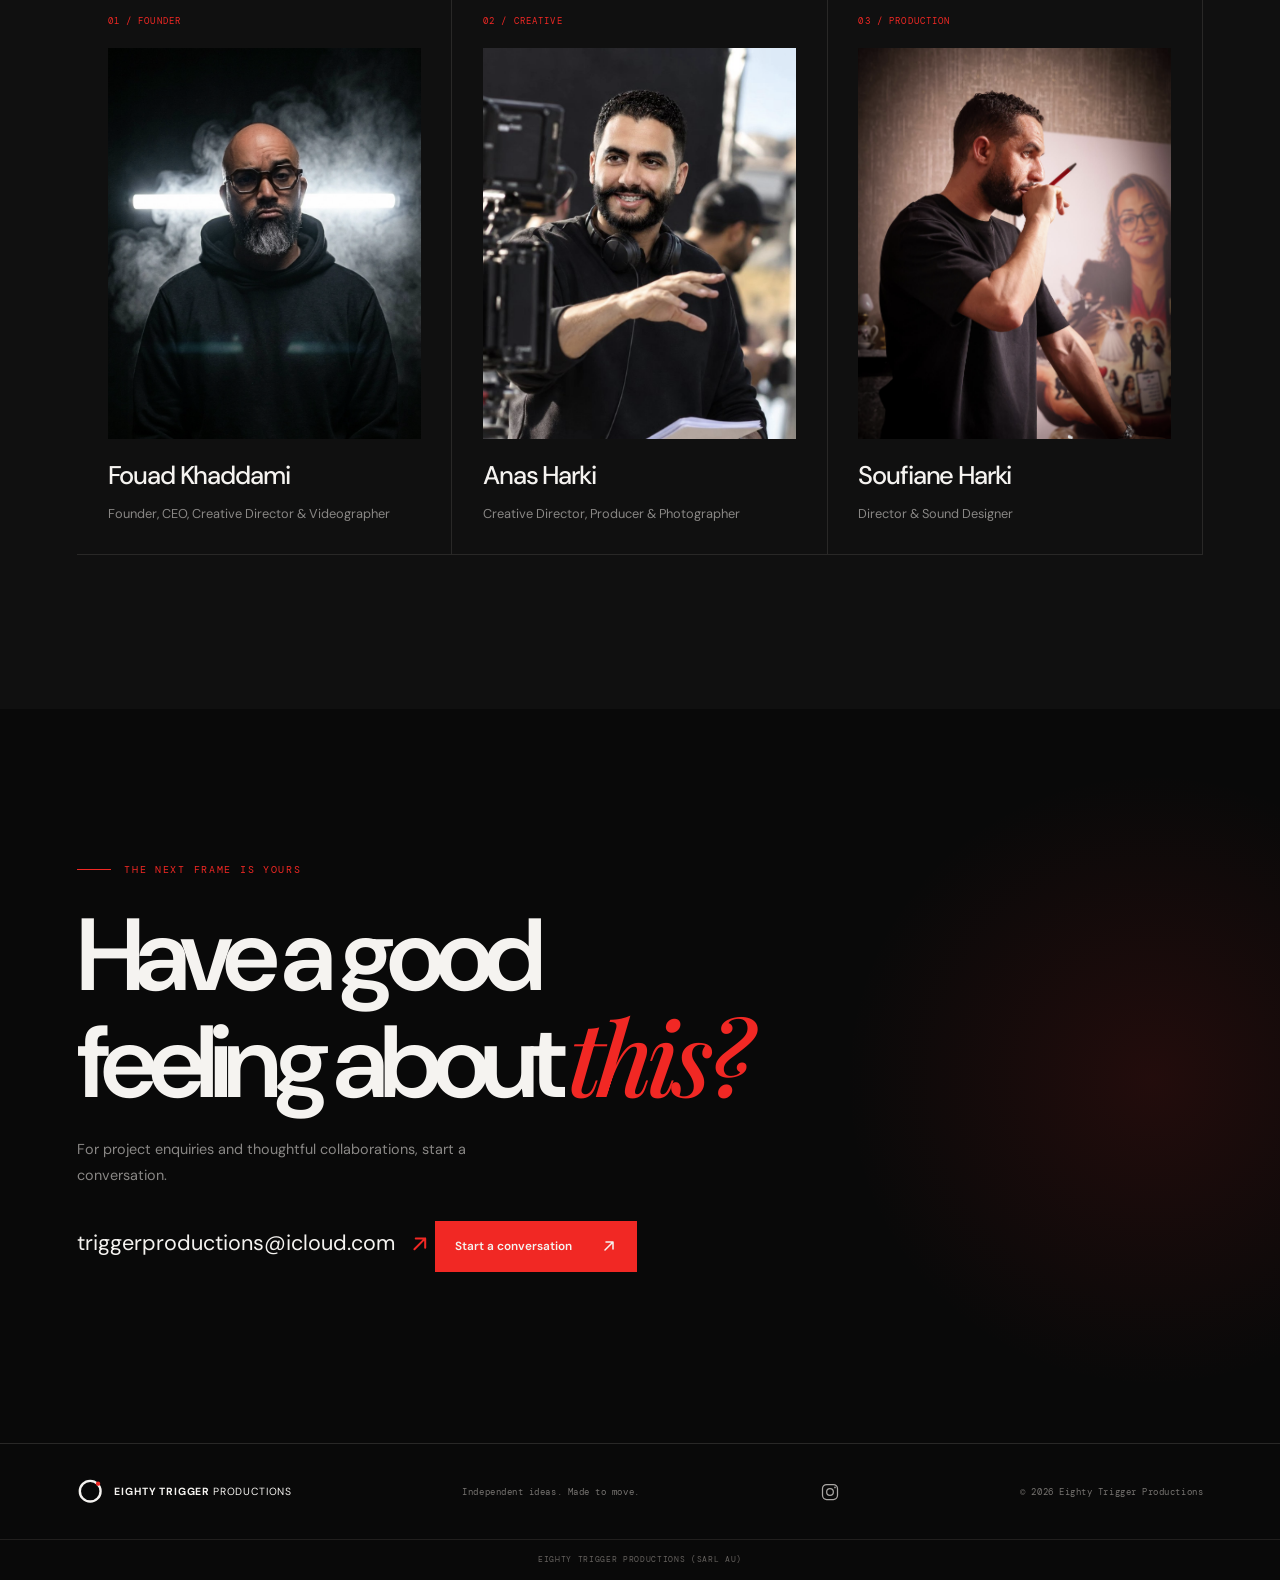
==== commit 12ba6a5a: "Reorganize homepage service navigation Co-authored-by: Copilot App <223556219+Copilot@users.noreply." ====
--- a/index.html
+++ b/index.html
@@ -125,144 +125,7 @@
         <div class="hero-meta">
           <span data-i18n="heroMeta">Story first. Always.</span>
           <span data-i18n="heroDisciplines">Creative direction · Film · Image</span>
-          <a href="#work"><span></span><span data-i18n="scrollExplore">Scroll to explore</span></a>
-        </div>
-      </section>
-
-      <section class="work section-shell section-space" id="work" aria-labelledby="work-title">
-        <div class="section-heading">
-          <div><p class="eyebrow"><span class="eyebrow-line"></span><span data-i18n="workEyebrow">Selected imagery</span></p><h2 id="work-title" data-i18n-html="workTitle">The art of <em>feeling.</em></h2></div>
-          <p class="section-note" data-i18n="workNote">A selection of cinematic, editorial and portrait imagery from the studio.</p>
-        </div>
-        <div class="work-grid">
-          <article class="work-card work-card--wide">
-            <div class="study study--ember">
-              <img class="study__image" src="assets/images/editorial-portrait.png" alt="Black-and-white editorial portrait" data-i18n-alt="workAltOne" loading="lazy" />
-              <span class="study__number" data-i18n="studyOne">STUDY 01 / 03</span><div class="study__shape"></div><div class="study__shine"></div><span class="study__label" data-i18n="workLabelOne">01 — PORTRAIT</span>
-            </div>
-            <div class="work-card__caption"><div><h3 data-i18n="workTitleOne">Portrait in monochrome</h3><p data-i18n="workDescOne">A study in light, texture and presence.</p></div><span class="work-card__type" data-i18n="workTypePhoto">Photography</span></div>
-          </article>
-          <article class="work-card">
-            <div class="study study--stone">
-              <img class="study__image" src="assets/images/studio-editorial.png" alt="Editorial portrait in a dark tailored look" data-i18n-alt="workAltTwo" loading="lazy" />
-              <span class="study__number" data-i18n="studyTwo">STUDY 02 / 03</span><div class="study__shape"></div><div class="study__shine"></div><span class="study__label" data-i18n="workLabelTwo">02 — EDITORIAL</span>
-            </div>
-            <div class="work-card__caption"><div><h3 data-i18n="workTitleTwo">Studio portrait</h3><p data-i18n="workDescTwo">An editorial frame shaped by contrast.</p></div><span class="work-card__type" data-i18n="workTypePhoto">Photography</span></div>
-          </article>
-          <article class="work-card">
-            <div class="study study--signal">
-              <img class="study__image" src="assets/images/portrait-in-red.jpg?v=202610301539" alt="Portrait study in atmospheric red light" data-i18n-alt="workAltThree" loading="lazy" />
-              <span class="study__number" data-i18n="studyThree">STUDY 03 / 03</span><div class="study__shape"></div><div class="study__shine"></div><span class="study__label" data-i18n="workLabelThree">03 — LIGHT STUDY</span>
-            </div>
-            <div class="work-card__caption"><div><h3 data-i18n="workTitleThree">Portrait in red</h3><p data-i18n="workDescThree">A portrait framed by light and shadow.</p></div><span class="work-card__type" data-i18n="workTypePhoto">Photography</span></div>
-          </article>
-        </div>
-        <p class="work-disclaimer" data-i18n="workDisclaimer">Selected imagery supplied by the studio; project-specific credits are included where available.</p>
-      </section>
-
-      <section class="zwaj-project section-shell section-space" id="zwaj-centre" aria-labelledby="zwaj-centre-title">
-        <div class="section-heading">
-          <div><p class="eyebrow"><span class="eyebrow-line"></span><span data-i18n="projectEyebrow">Cinema &amp; Commercials production</span></p><h2 id="zwaj-centre-title" data-i18n="projectTitle">Zwaj Centre</h2></div>
-          <p class="section-note" data-i18n="projectDescription">A short making-of trailer from the shoot.</p>
-        </div>
-        <div class="zwaj-project__layout">
-          <figure class="zwaj-project__media">
-            <video class="zwaj-project__video" controls playsinline preload="metadata" poster="assets/images/zwaj-centre-set.jpeg" aria-label="Zwaj Centre making-of trailer" data-i18n-aria="projectVideoLabel">
-              <source src="https://github.com/eightytrigger/Eighty-Trigger-Productions/releases/download/zwaj-centre-trailer/zwaj-centre-trailer.mp4" type="video/mp4" />
-              <span data-i18n="projectVideoFallback">Your browser does not support HTML video.</span>
-            </video>
-          </figure>
-          <div class="zwaj-project__credits">
-            <div class="zwaj-project__credit">
-              <span class="zwaj-project__label" data-i18n="projectCollaborationLabel">Collaboration</span>
-              <a class="zwaj-project__link" href="https://www.plugon.ma" target="_blank" rel="noopener noreferrer" aria-label="Visit Plugon Production's website (opens in a new tab)" data-i18n-aria="projectCollaboratorLink">Plugon Production <svg class="arrow-icon" viewBox="0 0 16 16" aria-hidden="true" focusable="false"><path d="M4 12 12 4M5 4h7v7" /></svg></a>
-            </div>
-            <div class="zwaj-project__credit">
-              <span class="zwaj-project__label" data-i18n="projectStudioLabel">Eighty Trigger Productions</span>
-              <p class="zwaj-project__roles" data-i18n="projectRoles">Making-of · Film music · Color grading</p>
-            </div>
-          </div>
-        </div>
-      </section>
-
-      <section class="gastronomie section-space" id="gastronomie" aria-labelledby="gastronomie-title">
-        <div class="section-shell">
-          <div class="section-heading">
-            <div><p class="eyebrow"><span class="eyebrow-line"></span><span data-i18n="gastronomieEyebrow">Food &amp; beverage</span></p><h2 id="gastronomie-title" data-i18n-html="gastronomieTitle">Made to be <em>savoured.</em></h2></div>
-            <p class="section-note" data-i18n="gastronomieNote">A closer look at the craft, character and small rituals behind every pour.</p>
-          </div>
-          <div class="gastronomie-carousel">
-            <ul class="gastronomie-track" aria-label="Gastronomy photography" data-i18n-aria="gastronomieCarouselLabel" tabindex="0">
-              <li class="gastronomie-slide" aria-current="true">
-                <figure class="gastronomie-slide__visual"><img src="assets/images/gastronomie-coffee-latte.jpg" alt="Milk being poured into a latte" data-i18n-alt="gastronomieAlt1" loading="lazy" decoding="async" /></figure>
-                <div class="gastronomie-slide__copy"><span class="gastronomie-slide__number">01 / 14</span><h3 data-i18n="gastronomieTitle1">Coffee, poured slowly</h3><p data-i18n="gastronomieText1">Milk in motion; a familiar ritual, seen up close.</p></div>
-              </li>
-              <li class="gastronomie-slide" aria-current="false">
-                <figure class="gastronomie-slide__visual"><img src="assets/images/gastronomie-coffee-art.jpg" alt="A barista finishing a latte art rosetta" data-i18n-alt="gastronomieAlt2" loading="lazy" decoding="async" /></figure>
-                <div class="gastronomie-slide__copy"><span class="gastronomie-slide__number">02 / 14</span><h3 data-i18n="gastronomieTitle2">A moment of craft</h3><p data-i18n="gastronomieText2">The quiet precision behind the perfect cup.</p></div>
-              </li>
-              <li class="gastronomie-slide" aria-current="false">
-                <figure class="gastronomie-slide__visual"><img src="assets/images/gastronomie-cocktail-pour.jpg" alt="An amber drink being poured into a glass" data-i18n-alt="gastronomieAlt3" loading="lazy" decoding="async" /></figure>
-                <div class="gastronomie-slide__copy"><span class="gastronomie-slide__number">03 / 14</span><h3 data-i18n="gastronomieTitle3">The first pour</h3><p data-i18n="gastronomieText3">An amber pour sets the evening in motion.</p></div>
-              </li>
-              <li class="gastronomie-slide" aria-current="false">
-                <figure class="gastronomie-slide__visual"><img src="assets/images/gastronomie-cocktail-citrus.jpg" alt="A bartender stirring a citrus-garnished cocktail" data-i18n-alt="gastronomieAlt4" loading="lazy" decoding="async" /></figure>
-                <div class="gastronomie-slide__copy"><span class="gastronomie-slide__number">04 / 14</span><h3 data-i18n="gastronomieTitle4">A touch of citrus</h3><p data-i18n="gastronomieText4">Stirred, finished and ready to be remembered.</p></div>
-              </li>
-              <li class="gastronomie-slide" aria-current="false">
-                <figure class="gastronomie-slide__visual"><img src="assets/images/gastronomie-cocktail-ice.jpg" alt="A drink poured over ice into a glass" data-i18n-alt="gastronomieAlt5" loading="lazy" decoding="async" /></figure>
-                <div class="gastronomie-slide__copy"><span class="gastronomie-slide__number">05 / 14</span><h3 data-i18n="gastronomieTitle5">The art of clarity</h3><p data-i18n="gastronomieText5">Ice, light and a measured pour come together.</p></div>
-              </li>
-              <li class="gastronomie-slide" aria-current="false">
-                <figure class="gastronomie-slide__visual"><img src="assets/images/gastronomie-cocktail-service.jpg" alt="A finished cocktail being served across a bar" data-i18n-alt="gastronomieAlt6" loading="lazy" decoding="async" /></figure>
-                <div class="gastronomie-slide__copy"><span class="gastronomie-slide__number">06 / 14</span><h3 data-i18n="gastronomieTitle6">Ready to serve</h3><p data-i18n="gastronomieText6">The final details make every drink feel considered.</p></div>
-              </li>
-              <li class="gastronomie-slide" aria-current="false">
-                <figure class="gastronomie-slide__visual"><img src="assets/images/gastronomie-cocktail-measure.jpg" alt="A measured pour into a cut-crystal mixing glass" data-i18n-alt="gastronomieAlt7" loading="lazy" decoding="async" /></figure>
-                <div class="gastronomie-slide__copy"><span class="gastronomie-slide__number">07 / 14</span><h3 data-i18n="gastronomieTitle7">Precision in every measure</h3><p data-i18n="gastronomieText7">The rhythm of the bar, captured in a single pour.</p></div>
-              </li>
-              <li class="gastronomie-slide" aria-current="false">
-                <figure class="gastronomie-slide__visual"><img src="assets/images/gastronomie-cocktail-garnish.jpg" alt="A bartender finishing a cocktail with a citrus twist" data-i18n-alt="gastronomieAlt8" loading="lazy" decoding="async" /></figure>
-                <div class="gastronomie-slide__copy"><span class="gastronomie-slide__number">08 / 14</span><h3 data-i18n="gastronomieTitle8">A final flourish</h3><p data-i18n="gastronomieText8">A little citrus turns the last detail into the first impression.</p></div>
-              </li>
-              <li class="gastronomie-slide" aria-current="false">
-                <figure class="gastronomie-slide__visual"><img src="assets/images/gastronomie-cocktail-stir.jpg" alt="A bartender stirring a glass filled with ice" data-i18n-alt="gastronomieAlt9" loading="lazy" decoding="async" /></figure>
-                <div class="gastronomie-slide__copy"><span class="gastronomie-slide__number">09 / 14</span><h3 data-i18n="gastronomieTitle9">The perfect balance</h3><p data-i18n="gastronomieText9">Stirring brings texture, temperature and flavour into focus.</p></div>
-              </li>
-              <li class="gastronomie-slide" aria-current="false">
-                <figure class="gastronomie-slide__visual"><img src="assets/images/gastronomie-cocktail-finish.jpg" alt="A pink cocktail being strained into a coupe glass" data-i18n-alt="gastronomieAlt10" loading="lazy" decoding="async" /></figure>
-                <div class="gastronomie-slide__copy"><span class="gastronomie-slide__number">10 / 14</span><h3 data-i18n="gastronomieTitle10">A softer side</h3><p data-i18n="gastronomieText10">A delicate finish, shaped by colour and craft.</p></div>
-              </li>
-              <li class="gastronomie-slide" aria-current="false">
-                <figure class="gastronomie-slide__visual"><img src="assets/images/gastronomie-cocktail-serve.jpg" alt="A hand offering a red cocktail at the bar" data-i18n-alt="gastronomieAlt11" loading="lazy" decoding="async" /></figure>
-                <div class="gastronomie-slide__copy"><span class="gastronomie-slide__number">11 / 14</span><h3 data-i18n="gastronomieTitle11">An invitation</h3><p data-i18n="gastronomieText11">A finished drink, passed across the bar.</p></div>
-              </li>
-              <li class="gastronomie-slide" aria-current="false">
-                <figure class="gastronomie-slide__visual"><img src="assets/images/gastronomie-cocktail-raspberry.jpg" alt="A raspberry cocktail topped with a pale foam" data-i18n-alt="gastronomieAlt12" loading="lazy" decoding="async" /></figure>
-                <div class="gastronomie-slide__copy"><span class="gastronomie-slide__number">12 / 14</span><h3 data-i18n="gastronomieTitle12">Something bright</h3><p data-i18n="gastronomieText12">Raspberry, foam and a moment made to linger.</p></div>
-              </li>
-              <li class="gastronomie-slide" aria-current="false">
-                <figure class="gastronomie-slide__visual"><img src="assets/images/gastronomie-champagne.jpg" alt="Champagne poured into a glass in a softly lit bar" data-i18n-alt="gastronomieAlt13" loading="lazy" decoding="async" /></figure>
-                <div class="gastronomie-slide__copy"><span class="gastronomie-slide__number">13 / 14</span><h3 data-i18n="gastronomieTitle13">A reason to celebrate</h3><p data-i18n="gastronomieText13">A sparkling pour, set against the warmth of the room.</p></div>
-              </li>
-              <li class="gastronomie-slide" aria-current="false">
-                <figure class="gastronomie-slide__visual"><img src="assets/images/gastronomie-croissant.jpg" alt="A croissant served with cappuccino" data-i18n-alt="gastronomieAlt14" loading="lazy" decoding="async" /></figure>
-                <div class="gastronomie-slide__copy"><span class="gastronomie-slide__number">14 / 14</span><h3 data-i18n="gastronomieTitle14">A sweet interlude</h3><p data-i18n="gastronomieText14">A croissant and cappuccino, made for a slower morning.</p></div>
-              </li>
-            </ul>
-            <div class="gastronomie-controls">
-              <div class="gastronomie-controls__buttons">
-                <button class="gastronomie-control" type="button" data-gastronomie-previous aria-label="Previous image" data-i18n-aria="gastronomiePrevious" disabled>
-                  <svg viewBox="0 0 20 20" aria-hidden="true" focusable="false"><path d="M16 10H4m0 0 6-6m-6 6 6 6" /></svg>
-                </button>
-                <button class="gastronomie-control" type="button" data-gastronomie-next aria-label="Next image" data-i18n-aria="gastronomieNext">
-                  <svg viewBox="0 0 20 20" aria-hidden="true" focusable="false"><path d="M4 10h12m0 0-6-6m6 6-6 6" /></svg>
-                </button>
-              </div>
-              <p class="gastronomie-status" data-gastronomie-status aria-live="polite" aria-atomic="true">01 / 14</p>
-              <div class="gastronomie-progress" aria-hidden="true"><span data-gastronomie-progress></span></div>
-            </div>
-          </div>
+          <a href="#services"><span></span><span data-i18n="scrollExplore">Scroll to explore</span></a>
         </div>
       </section>
 
@@ -273,13 +136,150 @@
             <p class="section-note" data-i18n="servicesNote">A focused creative practice, from the first thought to the final frame.</p>
           </div>
           <div class="service-list">
-            <article class="service"><span class="service__number">01</span><h3 data-i18n="serviceTitleOne">Creative direction</h3><p data-i18n="serviceDescOne">Find the central idea. Give it a distinct visual language and a reason to exist.</p><span class="service__symbol" aria-hidden="true"><svg class="arrow-icon" viewBox="0 0 16 16" focusable="false"><path d="M4 12 12 4M5 4h7v7" /></svg></span></article>
-            <article class="service"><span class="service__number">02</span><h3 data-i18n="serviceTitleTwo">Film &amp; Cinema Production</h3><p data-i18n="serviceDescTwo">Build a world, shape a story and make every frame carry its weight.</p><a class="service__symbol" href="#zwaj-centre" aria-label="Open the Zwaj Centre making-of trailer" data-i18n-aria="serviceTwoLinkLabel"><svg class="arrow-icon" viewBox="0 0 16 16" aria-hidden="true" focusable="false"><path d="M4 12 12 4M5 4h7v7" /></svg></a></article>
+            <article class="service service--expanded"><span class="service__number">01</span><h3 data-i18n="serviceTitleOne">Creative direction</h3><p data-i18n="serviceDescOne">Find the central idea. Give it a distinct visual language and a reason to exist.</p><a class="service__symbol" href="#work" aria-label="View selected imagery under Creative Direction" data-i18n-aria="serviceOneLinkLabel"><svg class="arrow-icon" viewBox="0 0 16 16" aria-hidden="true" focusable="false"><path d="M4 12 12 4M5 4h7v7" /></svg></a>
+              <section class="service__feature service__feature--work work" id="work" aria-labelledby="work-title">
+                <div class="section-heading">
+                  <div><p class="eyebrow"><span class="eyebrow-line"></span><span data-i18n="workEyebrow">Selected imagery</span></p><h2 id="work-title" data-i18n-html="workTitle">The art of <em>feeling.</em></h2></div>
+                  <p class="section-note" data-i18n="workNote">A selection of cinematic, editorial and portrait imagery from the studio.</p>
+                </div>
+                <div class="work-grid">
+                  <article class="work-card work-card--wide">
+                    <div class="study study--ember">
+                      <img class="study__image" src="assets/images/editorial-portrait.png" alt="Black-and-white editorial portrait" data-i18n-alt="workAltOne" loading="lazy" />
+                      <span class="study__number" data-i18n="studyOne">STUDY 01 / 03</span><div class="study__shape"></div><div class="study__shine"></div><span class="study__label" data-i18n="workLabelOne">01 — PORTRAIT</span>
+                    </div>
+                    <div class="work-card__caption"><div><h3 data-i18n="workTitleOne">Portrait in monochrome</h3><p data-i18n="workDescOne">A study in light, texture and presence.</p></div><span class="work-card__type" data-i18n="workTypePhoto">Photography</span></div>
+                  </article>
+                  <article class="work-card">
+                    <div class="study study--stone">
+                      <img class="study__image" src="assets/images/studio-editorial.png" alt="Editorial portrait in a dark tailored look" data-i18n-alt="workAltTwo" loading="lazy" />
+                      <span class="study__number" data-i18n="studyTwo">STUDY 02 / 03</span><div class="study__shape"></div><div class="study__shine"></div><span class="study__label" data-i18n="workLabelTwo">02 — EDITORIAL</span>
+                    </div>
+                    <div class="work-card__caption"><div><h3 data-i18n="workTitleTwo">Studio portrait</h3><p data-i18n="workDescTwo">An editorial frame shaped by contrast.</p></div><span class="work-card__type" data-i18n="workTypePhoto">Photography</span></div>
+                  </article>
+                  <article class="work-card">
+                    <div class="study study--signal">
+                      <img class="study__image" src="assets/images/portrait-in-red.jpg?v=202610301539" alt="Portrait study in atmospheric red light" data-i18n-alt="workAltThree" loading="lazy" />
+                      <span class="study__number" data-i18n="studyThree">STUDY 03 / 03</span><div class="study__shape"></div><div class="study__shine"></div><span class="study__label" data-i18n="workLabelThree">03 — LIGHT STUDY</span>
+                    </div>
+                    <div class="work-card__caption"><div><h3 data-i18n="workTitleThree">Portrait in red</h3><p data-i18n="workDescThree">A portrait framed by light and shadow.</p></div><span class="work-card__type" data-i18n="workTypePhoto">Photography</span></div>
+                  </article>
+                </div>
+                <p class="work-disclaimer" data-i18n="workDisclaimer">Selected imagery supplied by the studio; project-specific credits are included where available.</p>
+              </section>
+            </article>
+            <article class="service service--expanded"><span class="service__number">02</span><h3 data-i18n="serviceTitleTwo">Film &amp; Cinema Production</h3><p data-i18n="serviceDescTwo">Build a world, shape a story and make every frame carry its weight.</p><a class="service__symbol" href="#zwaj-centre" aria-label="Open the Zwaj Centre making-of trailer" data-i18n-aria="serviceTwoLinkLabel"><svg class="arrow-icon" viewBox="0 0 16 16" aria-hidden="true" focusable="false"><path d="M4 12 12 4M5 4h7v7" /></svg></a>
+              <section class="service__feature service__feature--project zwaj-project section-shell section-space" id="zwaj-centre" aria-labelledby="zwaj-centre-title">
+                <div class="section-heading">
+                  <div><p class="eyebrow"><span class="eyebrow-line"></span><span data-i18n="projectEyebrow">Cinema &amp; Commercials production</span></p><h2 id="zwaj-centre-title" data-i18n="projectTitle">Zwaj Centre</h2></div>
+                  <p class="section-note" data-i18n="projectDescription">A short making-of trailer from the shoot.</p>
+                </div>
+                <div class="zwaj-project__layout">
+                  <figure class="zwaj-project__media">
+                    <video class="zwaj-project__video" controls playsinline preload="metadata" poster="assets/images/zwaj-centre-set.jpeg" aria-label="Zwaj Centre making-of trailer" data-i18n-aria="projectVideoLabel">
+                      <source src="https://github.com/eightytrigger/Eighty-Trigger-Productions/releases/download/zwaj-centre-trailer/zwaj-centre-trailer.mp4" type="video/mp4" />
+                      <span data-i18n="projectVideoFallback">Your browser does not support HTML video.</span>
+                    </video>
+                  </figure>
+                  <div class="zwaj-project__credits">
+                    <div class="zwaj-project__credit">
+                      <span class="zwaj-project__label" data-i18n="projectCollaborationLabel">Collaboration</span>
+                      <a class="zwaj-project__link" href="https://www.plugon.ma" target="_blank" rel="noopener noreferrer" aria-label="Visit Plugon Production's website (opens in a new tab)" data-i18n-aria="projectCollaboratorLink">Plugon Production <svg class="arrow-icon" viewBox="0 0 16 16" aria-hidden="true" focusable="false"><path d="M4 12 12 4M5 4h7v7" /></svg></a>
+                    </div>
+                    <div class="zwaj-project__credit">
+                      <span class="zwaj-project__label" data-i18n="projectStudioLabel">Eighty Trigger Productions</span>
+                      <p class="zwaj-project__roles" data-i18n="projectRoles">Making-of · Film music · Color grading</p>
+                    </div>
+                  </div>
+                </div>
+              </section>
+            </article>
             <article class="service"><span class="service__number">03</span><h3 data-i18n="serviceTitleThree">Photography &amp; image</h3><p data-i18n="serviceDescThree">Still imagery with atmosphere, clarity and a point of view.</p><span class="service__symbol" aria-hidden="true"><svg class="arrow-icon" viewBox="0 0 16 16" focusable="false"><path d="M4 12 12 4M5 4h7v7" /></svg></span></article>
             <article class="service"><span class="service__number">04</span><h3 data-i18n="serviceTitleFour">Real Estate Cinematography</h3><p data-i18n="serviceDescFour">Cinematic property films that bring spaces, details and atmosphere to life.</p><span class="service__symbol" aria-hidden="true"><svg class="arrow-icon" viewBox="0 0 16 16" focusable="false"><path d="M4 12 12 4M5 4h7v7" /></svg></span></article>
             <article class="service"><span class="service__number">05</span><h3 data-i18n="serviceTitleFive">Commercial Film Production</h3><p data-i18n="serviceDescFive">Distinctive commercial films shaped around a clear idea and audience.</p><span class="service__symbol" aria-hidden="true"><svg class="arrow-icon" viewBox="0 0 16 16" focusable="false"><path d="M4 12 12 4M5 4h7v7" /></svg></span></article>
             <article class="service"><span class="service__number">06</span><h3 data-i18n="serviceTitleSix">FPV / Cinematic Drone Operations</h3><p data-i18n="serviceDescSix">Dynamic FPV and aerial cinematography for immersive perspectives.</p><span class="service__symbol" aria-hidden="true"><svg class="arrow-icon" viewBox="0 0 16 16" focusable="false"><path d="M4 12 12 4M5 4h7v7" /></svg></span></article>
-            <article class="service"><span class="service__number">07</span><h3 data-i18n="serviceTitleSeven">Social Media Content Production</h3><p data-i18n="serviceDescSeven">Thoughtful social media content with a clear visual story for projects in Morocco and Germany.</p><span class="service__symbol" aria-hidden="true"><svg class="arrow-icon" viewBox="0 0 16 16" focusable="false"><path d="M4 12 12 4M5 4h7v7" /></svg></span></article>
+            <article class="service service--expanded"><span class="service__number">07</span><h3 data-i18n="serviceTitleSeven">Social Media Content Production</h3><p data-i18n="serviceDescSeven">Thoughtful social media content with a clear visual story for projects in Morocco and Germany.</p><a class="service__symbol" href="#gastronomie" aria-label="Explore the food and beverage work under Social Media Content Production" data-i18n-aria="serviceSevenLinkLabel"><svg class="arrow-icon" viewBox="0 0 16 16" aria-hidden="true" focusable="false"><path d="M4 12 12 4M5 4h7v7" /></svg></a>
+              <section class="service__feature service__feature--gastronomie gastronomie" id="gastronomie" aria-labelledby="gastronomie-title">
+                <div class="section-shell">
+                  <div class="section-heading">
+                    <div><p class="eyebrow"><span class="eyebrow-line"></span><span data-i18n="gastronomieEyebrow">Food &amp; beverage</span></p><h2 id="gastronomie-title" data-i18n-html="gastronomieTitle">Made to be <em>savoured.</em></h2></div>
+                    <p class="section-note" data-i18n="gastronomieNote">A closer look at the craft, character and small rituals behind every pour.</p>
+                  </div>
+                  <div class="gastronomie-carousel">
+                    <ul class="gastronomie-track" aria-label="Gastronomy photography" data-i18n-aria="gastronomieCarouselLabel" tabindex="0">
+                      <li class="gastronomie-slide" aria-current="true">
+                        <figure class="gastronomie-slide__visual"><img src="assets/images/gastronomie-coffee-latte.jpg" alt="Milk being poured into a latte" data-i18n-alt="gastronomieAlt1" loading="lazy" decoding="async" /></figure>
+                        <div class="gastronomie-slide__copy"><span class="gastronomie-slide__number">01 / 14</span><h3 data-i18n="gastronomieTitle1">Coffee, poured slowly</h3><p data-i18n="gastronomieText1">Milk in motion; a familiar ritual, seen up close.</p></div>
+                      </li>
+                      <li class="gastronomie-slide" aria-current="false">
+                        <figure class="gastronomie-slide__visual"><img src="assets/images/gastronomie-coffee-art.jpg" alt="A barista finishing a latte art rosetta" data-i18n-alt="gastronomieAlt2" loading="lazy" decoding="async" /></figure>
+                        <div class="gastronomie-slide__copy"><span class="gastronomie-slide__number">02 / 14</span><h3 data-i18n="gastronomieTitle2">A moment of craft</h3><p data-i18n="gastronomieText2">The quiet precision behind the perfect cup.</p></div>
+                      </li>
+                      <li class="gastronomie-slide" aria-current="false">
+                        <figure class="gastronomie-slide__visual"><img src="assets/images/gastronomie-cocktail-pour.jpg" alt="An amber drink being poured into a glass" data-i18n-alt="gastronomieAlt3" loading="lazy" decoding="async" /></figure>
+                        <div class="gastronomie-slide__copy"><span class="gastronomie-slide__number">03 / 14</span><h3 data-i18n="gastronomieTitle3">The first pour</h3><p data-i18n="gastronomieText3">An amber pour sets the evening in motion.</p></div>
+                      </li>
+                      <li class="gastronomie-slide" aria-current="false">
+                        <figure class="gastronomie-slide__visual"><img src="assets/images/gastronomie-cocktail-citrus.jpg" alt="A bartender stirring a citrus-garnished cocktail" data-i18n-alt="gastronomieAlt4" loading="lazy" decoding="async" /></figure>
+                        <div class="gastronomie-slide__copy"><span class="gastronomie-slide__number">04 / 14</span><h3 data-i18n="gastronomieTitle4">A touch of citrus</h3><p data-i18n="gastronomieText4">Stirred, finished and ready to be remembered.</p></div>
+                      </li>
+                      <li class="gastronomie-slide" aria-current="false">
+                        <figure class="gastronomie-slide__visual"><img src="assets/images/gastronomie-cocktail-ice.jpg" alt="A drink poured over ice into a glass" data-i18n-alt="gastronomieAlt5" loading="lazy" decoding="async" /></figure>
+                        <div class="gastronomie-slide__copy"><span class="gastronomie-slide__number">05 / 14</span><h3 data-i18n="gastronomieTitle5">The art of clarity</h3><p data-i18n="gastronomieText5">Ice, light and a measured pour come together.</p></div>
+                      </li>
+                      <li class="gastronomie-slide" aria-current="false">
+                        <figure class="gastronomie-slide__visual"><img src="assets/images/gastronomie-cocktail-service.jpg" alt="A finished cocktail being served across a bar" data-i18n-alt="gastronomieAlt6" loading="lazy" decoding="async" /></figure>
+                        <div class="gastronomie-slide__copy"><span class="gastronomie-slide__number">06 / 14</span><h3 data-i18n="gastronomieTitle6">Ready to serve</h3><p data-i18n="gastronomieText6">The final details make every drink feel considered.</p></div>
+                      </li>
+                      <li class="gastronomie-slide" aria-current="false">
+                        <figure class="gastronomie-slide__visual"><img src="assets/images/gastronomie-cocktail-measure.jpg" alt="A measured pour into a cut-crystal mixing glass" data-i18n-alt="gastronomieAlt7" loading="lazy" decoding="async" /></figure>
+                        <div class="gastronomie-slide__copy"><span class="gastronomie-slide__number">07 / 14</span><h3 data-i18n="gastronomieTitle7">Precision in every measure</h3><p data-i18n="gastronomieText7">The rhythm of the bar, captured in a single pour.</p></div>
+                      </li>
+                      <li class="gastronomie-slide" aria-current="false">
+                        <figure class="gastronomie-slide__visual"><img src="assets/images/gastronomie-cocktail-garnish.jpg" alt="A bartender finishing a cocktail with a citrus twist" data-i18n-alt="gastronomieAlt8" loading="lazy" decoding="async" /></figure>
+                        <div class="gastronomie-slide__copy"><span class="gastronomie-slide__number">08 / 14</span><h3 data-i18n="gastronomieTitle8">A final flourish</h3><p data-i18n="gastronomieText8">A little citrus turns the last detail into the first impression.</p></div>
+                      </li>
+                      <li class="gastronomie-slide" aria-current="false">
+                        <figure class="gastronomie-slide__visual"><img src="assets/images/gastronomie-cocktail-stir.jpg" alt="A bartender stirring a glass filled with ice" data-i18n-alt="gastronomieAlt9" loading="lazy" decoding="async" /></figure>
+                        <div class="gastronomie-slide__copy"><span class="gastronomie-slide__number">09 / 14</span><h3 data-i18n="gastronomieTitle9">The perfect balance</h3><p data-i18n="gastronomieText9">Stirring brings texture, temperature and flavour into focus.</p></div>
+                      </li>
+                      <li class="gastronomie-slide" aria-current="false">
+                        <figure class="gastronomie-slide__visual"><img src="assets/images/gastronomie-cocktail-finish.jpg" alt="A pink cocktail being strained into a coupe glass" data-i18n-alt="gastronomieAlt10" loading="lazy" decoding="async" /></figure>
+                        <div class="gastronomie-slide__copy"><span class="gastronomie-slide__number">10 / 14</span><h3 data-i18n="gastronomieTitle10">A softer side</h3><p data-i18n="gastronomieText10">A delicate finish, shaped by colour and craft.</p></div>
+                      </li>
+                      <li class="gastronomie-slide" aria-current="false">
+                        <figure class="gastronomie-slide__visual"><img src="assets/images/gastronomie-cocktail-serve.jpg" alt="A hand offering a red cocktail at the bar" data-i18n-alt="gastronomieAlt11" loading="lazy" decoding="async" /></figure>
+                        <div class="gastronomie-slide__copy"><span class="gastronomie-slide__number">11 / 14</span><h3 data-i18n="gastronomieTitle11">An invitation</h3><p data-i18n="gastronomieText11">A finished drink, passed across the bar.</p></div>
+                      </li>
+                      <li class="gastronomie-slide" aria-current="false">
+                        <figure class="gastronomie-slide__visual"><img src="assets/images/gastronomie-cocktail-raspberry.jpg" alt="A raspberry cocktail topped with a pale foam" data-i18n-alt="gastronomieAlt12" loading="lazy" decoding="async" /></figure>
+                        <div class="gastronomie-slide__copy"><span class="gastronomie-slide__number">12 / 14</span><h3 data-i18n="gastronomieTitle12">Something bright</h3><p data-i18n="gastronomieText12">Raspberry, foam and a moment made to linger.</p></div>
+                      </li>
+                      <li class="gastronomie-slide" aria-current="false">
+                        <figure class="gastronomie-slide__visual"><img src="assets/images/gastronomie-champagne.jpg" alt="Champagne poured into a glass in a softly lit bar" data-i18n-alt="gastronomieAlt13" loading="lazy" decoding="async" /></figure>
+                        <div class="gastronomie-slide__copy"><span class="gastronomie-slide__number">13 / 14</span><h3 data-i18n="gastronomieTitle13">A reason to celebrate</h3><p data-i18n="gastronomieText13">A sparkling pour, set against the warmth of the room.</p></div>
+                      </li>
+                      <li class="gastronomie-slide" aria-current="false">
+                        <figure class="gastronomie-slide__visual"><img src="assets/images/gastronomie-croissant.jpg" alt="A croissant served with cappuccino" data-i18n-alt="gastronomieAlt14" loading="lazy" decoding="async" /></figure>
+                        <div class="gastronomie-slide__copy"><span class="gastronomie-slide__number">14 / 14</span><h3 data-i18n="gastronomieTitle14">A sweet interlude</h3><p data-i18n="gastronomieText14">A croissant and cappuccino, made for a slower morning.</p></div>
+                      </li>
+                    </ul>
+                    <div class="gastronomie-controls">
+                      <div class="gastronomie-controls__buttons">
+                        <button class="gastronomie-control" type="button" data-gastronomie-previous aria-label="Previous image" data-i18n-aria="gastronomiePrevious" disabled>
+                          <svg viewBox="0 0 20 20" aria-hidden="true" focusable="false"><path d="M16 10H4m0 0 6-6m-6 6 6 6" /></svg>
+                        </button>
+                        <button class="gastronomie-control" type="button" data-gastronomie-next aria-label="Next image" data-i18n-aria="gastronomieNext">
+                          <svg viewBox="0 0 20 20" aria-hidden="true" focusable="false"><path d="M4 10h12m0 0-6-6m6 6-6 6" /></svg>
+                        </button>
+                      </div>
+                      <p class="gastronomie-status" data-gastronomie-status aria-live="polite" aria-atomic="true">01 / 14</p>
+                      <div class="gastronomie-progress" aria-hidden="true"><span data-gastronomie-progress></span></div>
+                    </div>
+                  </div>
+                </div>
+              </section>
+            </article>
           </div>
         </div>
       </section>
--- a/styles.css
+++ b/styles.css
@@ -138,7 +138,7 @@
 .zwaj-project__link { display: inline-flex; min-height: 2.75rem; align-items: center; gap: .55rem; font-size: .95rem; }
 .zwaj-project__link .arrow-icon { color: var(--red); }
 .zwaj-project__roles { margin: 0; color: #c1bdba; font-size: .88rem; line-height: 1.8; }
-.service__symbol[href] { display: grid; width: 2.75rem; height: 2.75rem; place-items: center; }
+.service__symbol[href] { display: grid; width: 2.75rem; height: 2.75rem; min-width: 45px; min-height: 45px; place-items: center; }
 .service__symbol[href]:focus-visible, .zwaj-project__link:focus-visible { outline: 2px solid var(--red); outline-offset: 4px; }
 
 .gastronomie { overflow: hidden; background: #101010; }
@@ -168,11 +168,15 @@
 .services { background: #101010; }
 .service-list { border-top: 1px solid var(--line); }
 .service { display: grid; grid-template-columns: .35fr 1.2fr 1fr auto; align-items: center; gap: 1.5rem; min-height: 8rem; border-bottom: 1px solid var(--line); }
+.service__feature { grid-column: 1 / -1; min-width: 0; margin-top: 1.75rem; padding: 2rem 0 clamp(2rem, 4vw, 4rem); border-top: 1px solid var(--line); }
+.service__feature .section-shell { padding-right: 0; padding-left: 0; }
+.service__feature.section-space { padding-top: 2rem; padding-bottom: clamp(2rem, 4vw, 4rem); }
+.service__feature .section-heading { margin-bottom: clamp(2rem, 4vw, 3rem); }
 .service__number { color: var(--red); font-family: var(--mono); font-size: .65rem; }
-.service h3 { margin: 0; font-size: clamp(1.15rem, 2vw, 1.7rem); font-weight: 500; letter-spacing: -.045em; }
-.service p { max-width: 23rem; margin: 0; color: var(--muted); font-size: .8rem; line-height: 1.75; }
+.service > h3 { margin: 0; font-size: clamp(1.15rem, 2vw, 1.7rem); font-weight: 500; letter-spacing: -.045em; }
+.service > p { max-width: 23rem; margin: 0; color: var(--muted); font-size: .8rem; line-height: 1.75; }
 .service__symbol { color: #777; font-size: 1.1rem; transition: color .2s ease, transform .2s ease; }
-.service:hover .service__symbol { color: var(--red); transform: translate(3px,-3px); }
+.service:hover > .service__symbol { color: var(--red); transform: translate(3px,-3px); }
 
 .equipment { background: #101010; }
 .equipment-grid { display: grid; grid-template-columns: repeat(4, minmax(0, 1fr)); border-top: 1px solid #302d2b; border-bottom: 1px solid #302d2b; }
@@ -302,8 +306,8 @@
   .gastronomie-controls { gap: .65rem; margin-top: 1rem; }
   .gastronomie-control { width: 2.6rem; height: 2.6rem; }
   .service { position: relative; grid-template-columns: 2rem 1fr auto; gap: .35rem 1rem; min-height: 8.3rem; padding: 1.5rem 0; }
-  .service h3 { font-size: 1.14rem; }
-  .service p { grid-column: 2; font-size: .76rem; }
+  .service > h3 { font-size: 1.14rem; }
+  .service > p { grid-column: 2; font-size: .76rem; }
   .service__symbol { grid-column: 3; grid-row: 1 / span 2; align-self: center; }
   .process-step { grid-template-columns: 2.2rem 1fr 1rem; gap: .8rem; padding-bottom: 2.8rem; }
   .process-list::before { left: .55rem; }
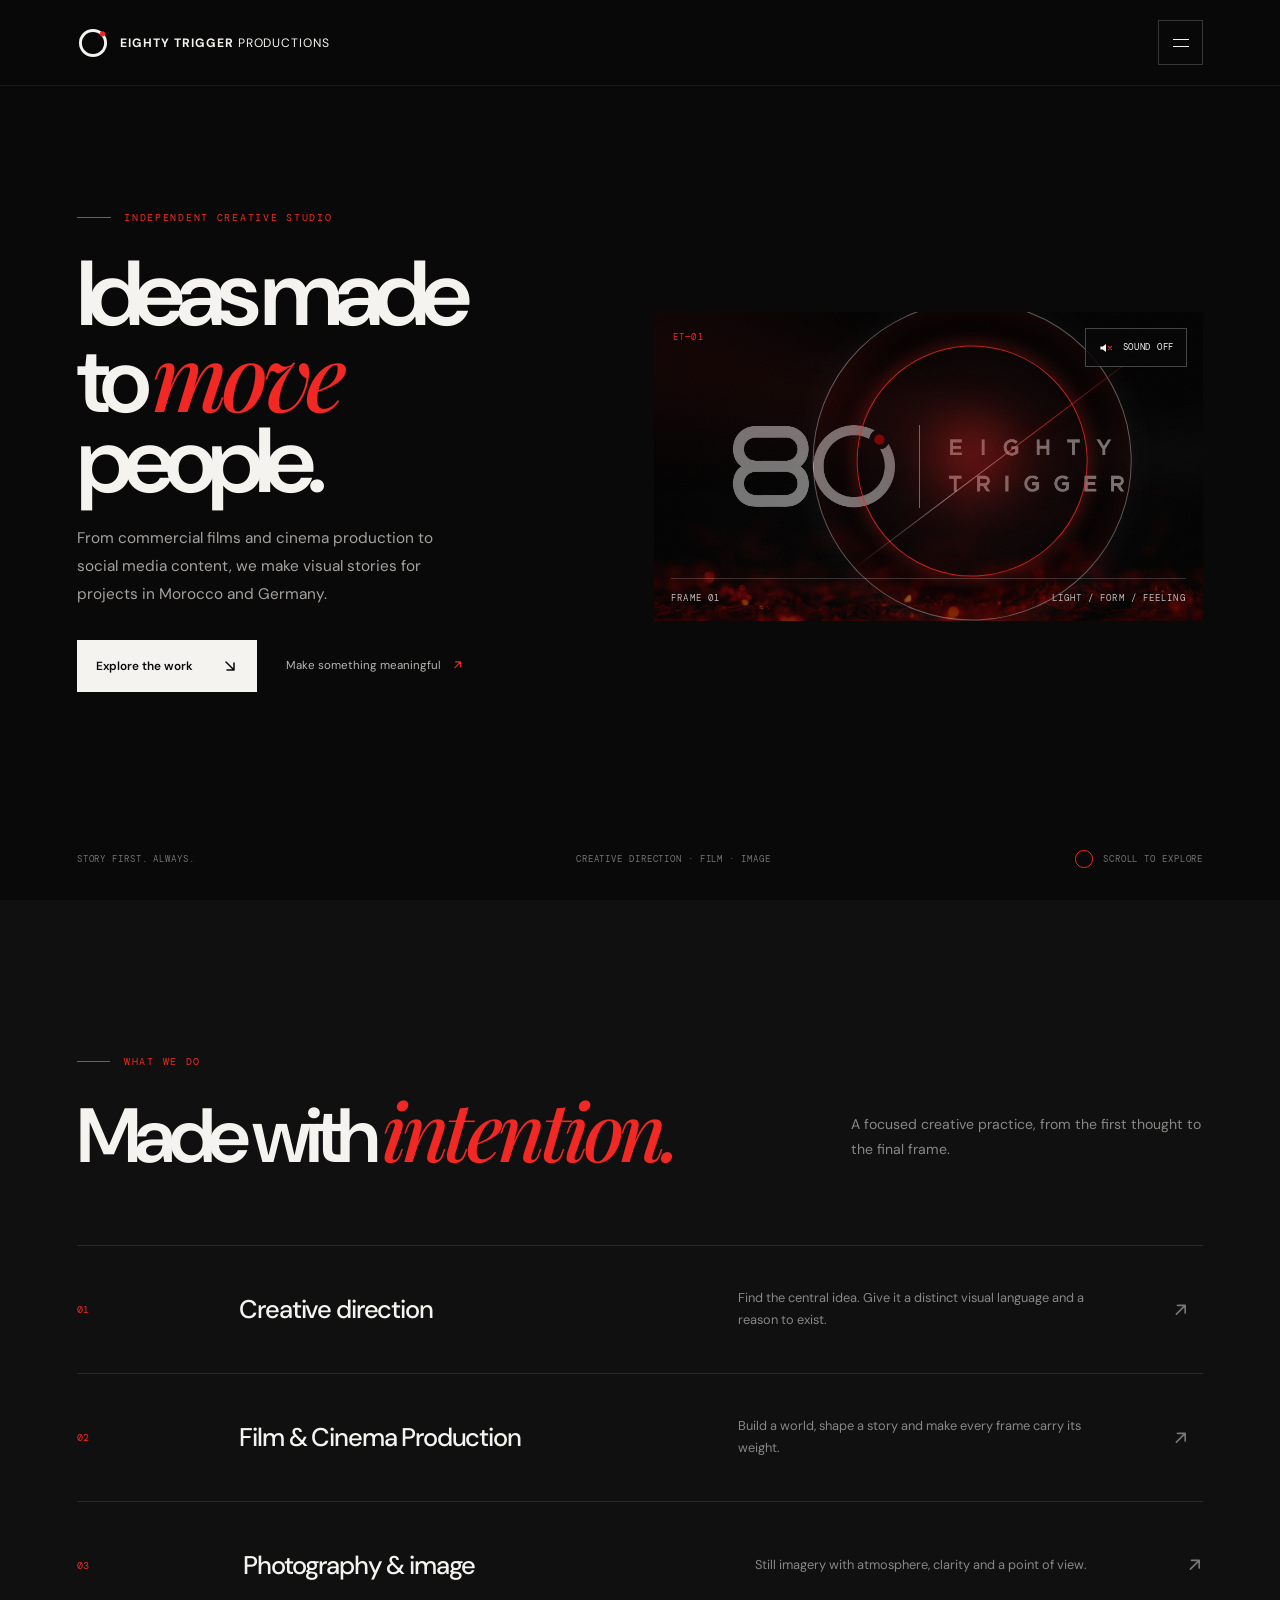
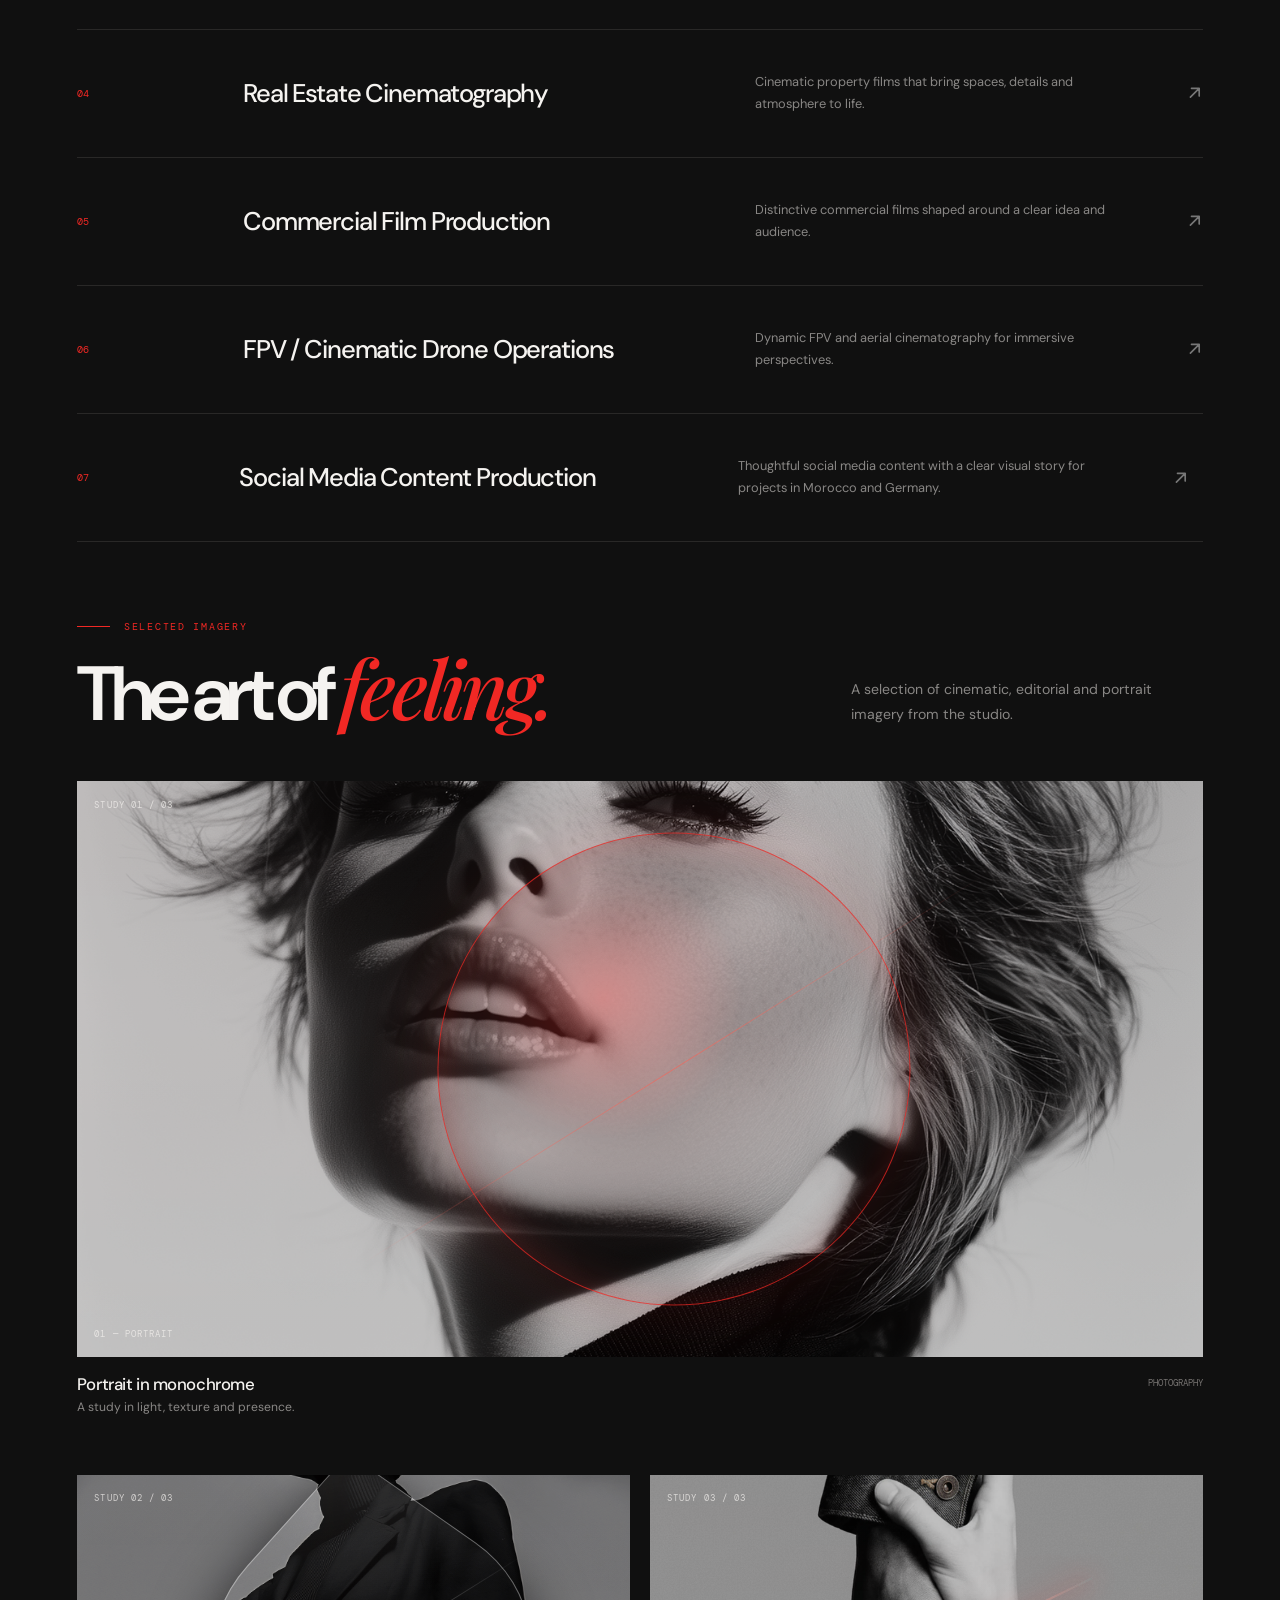
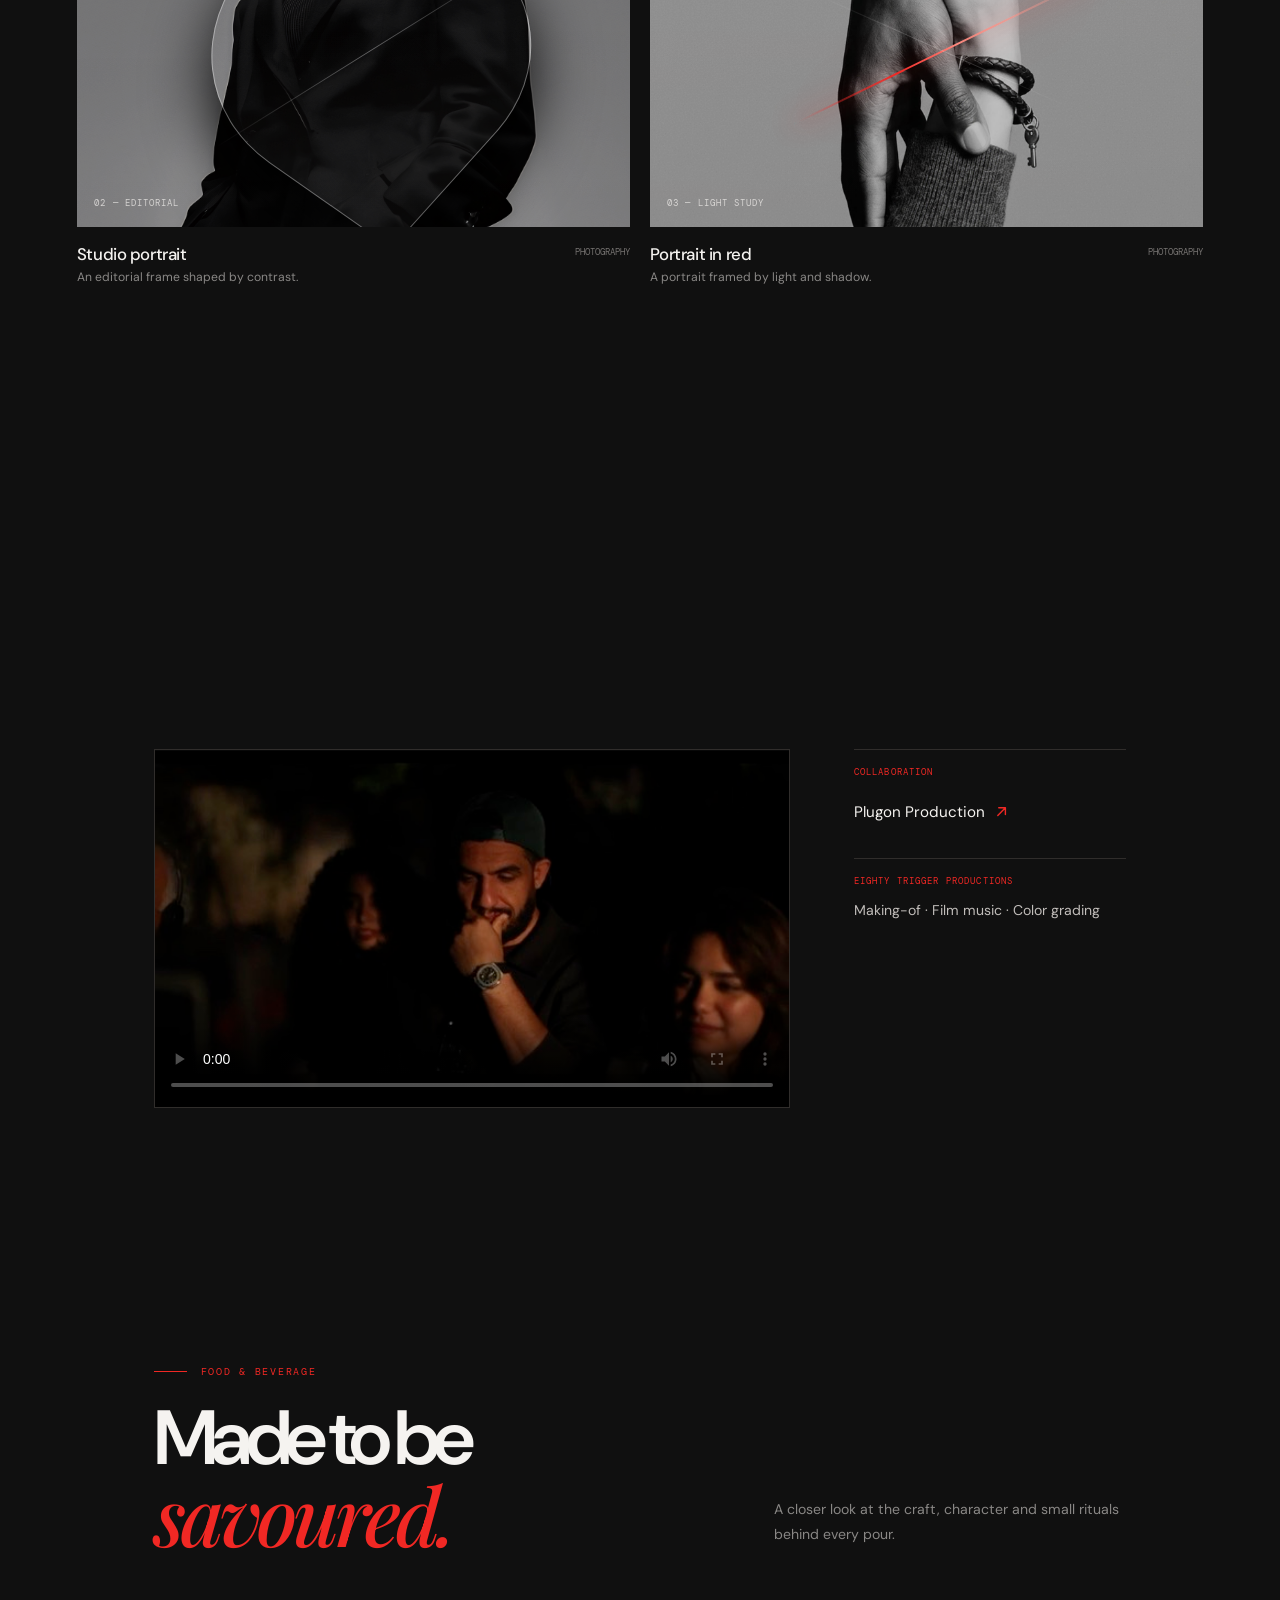
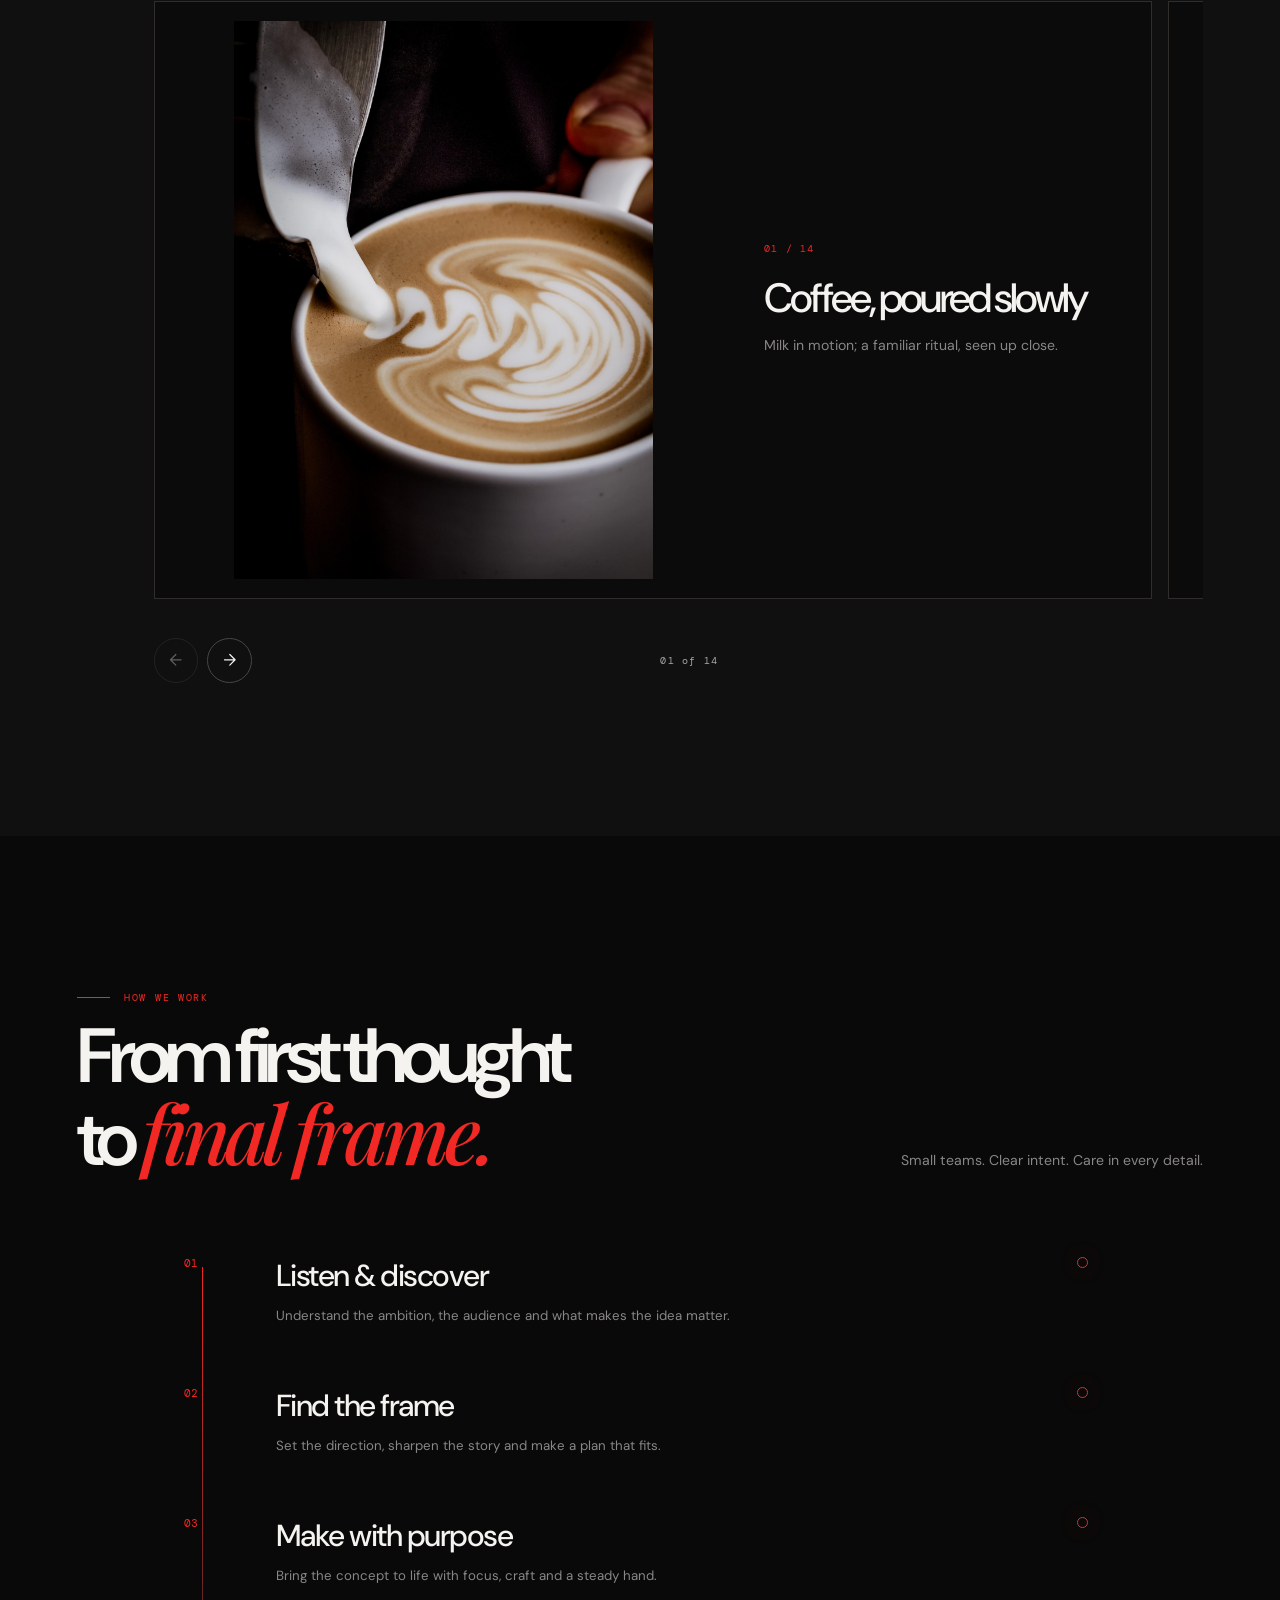
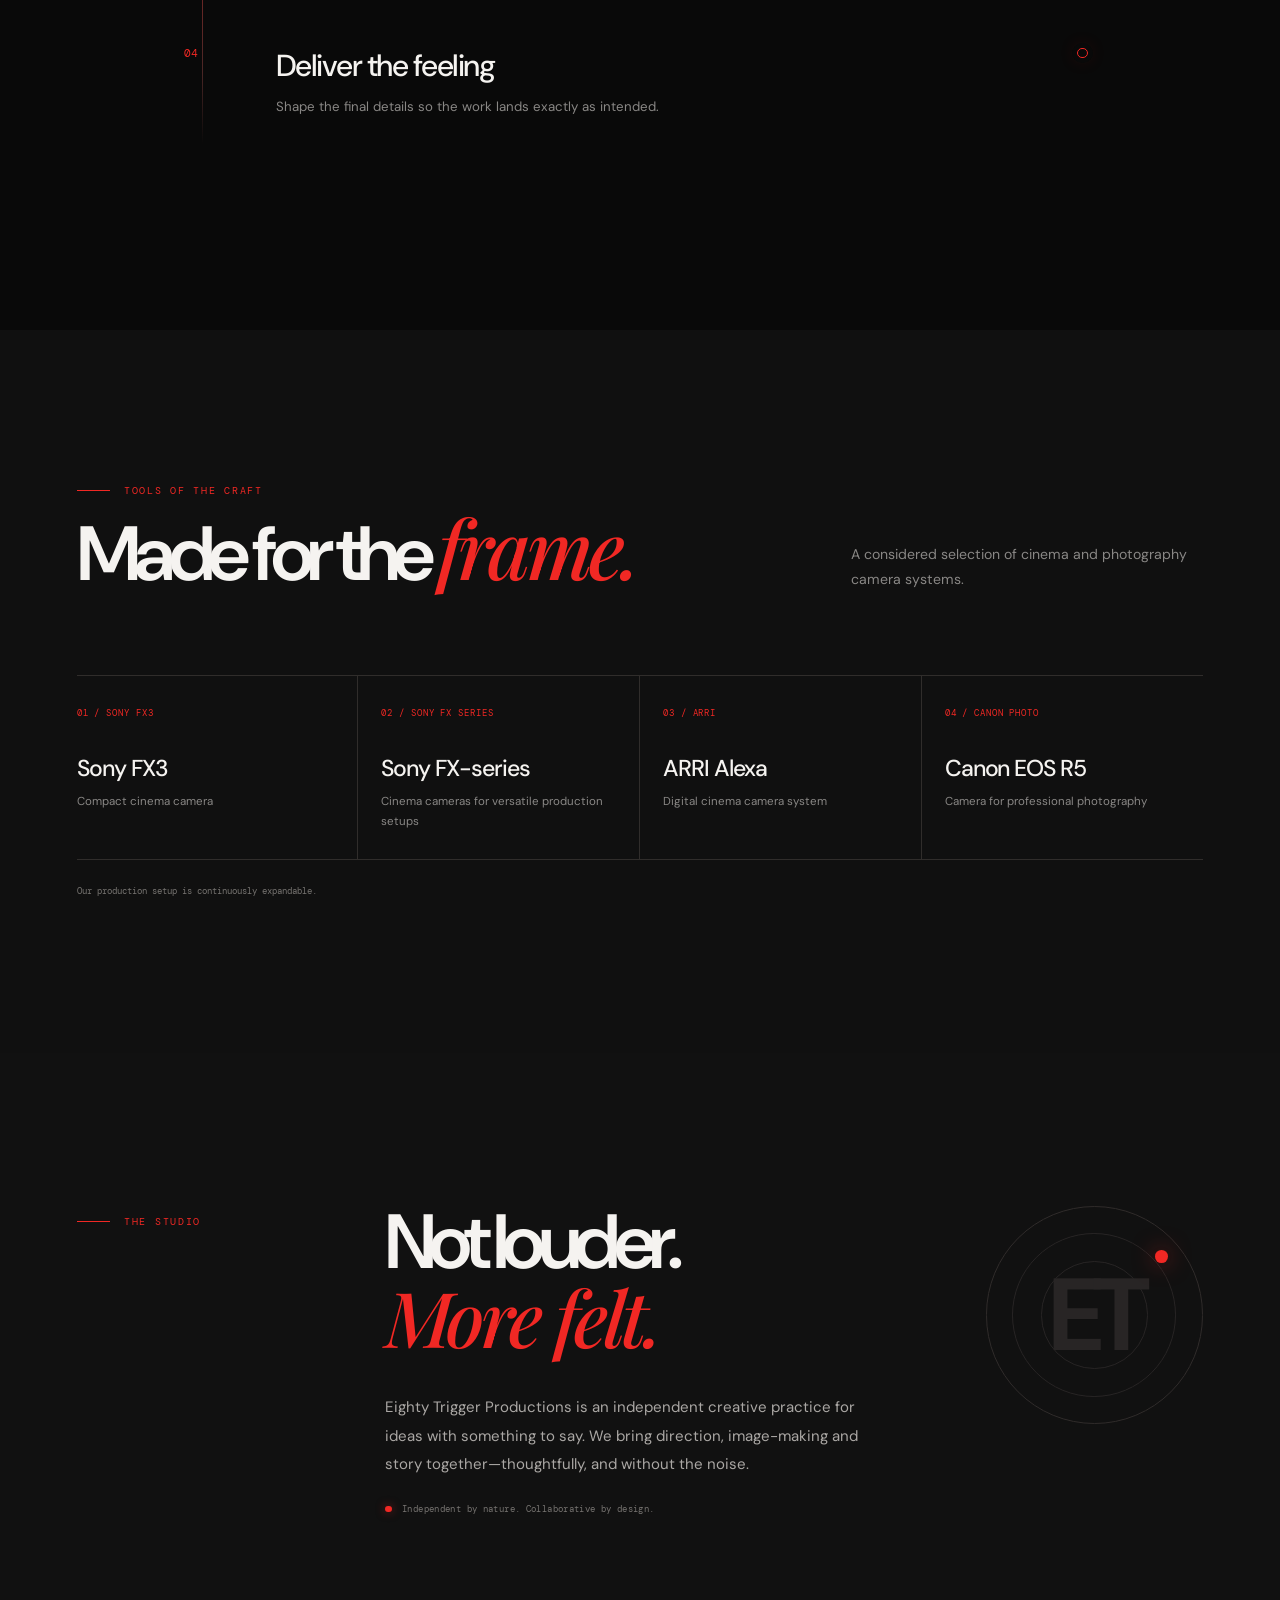
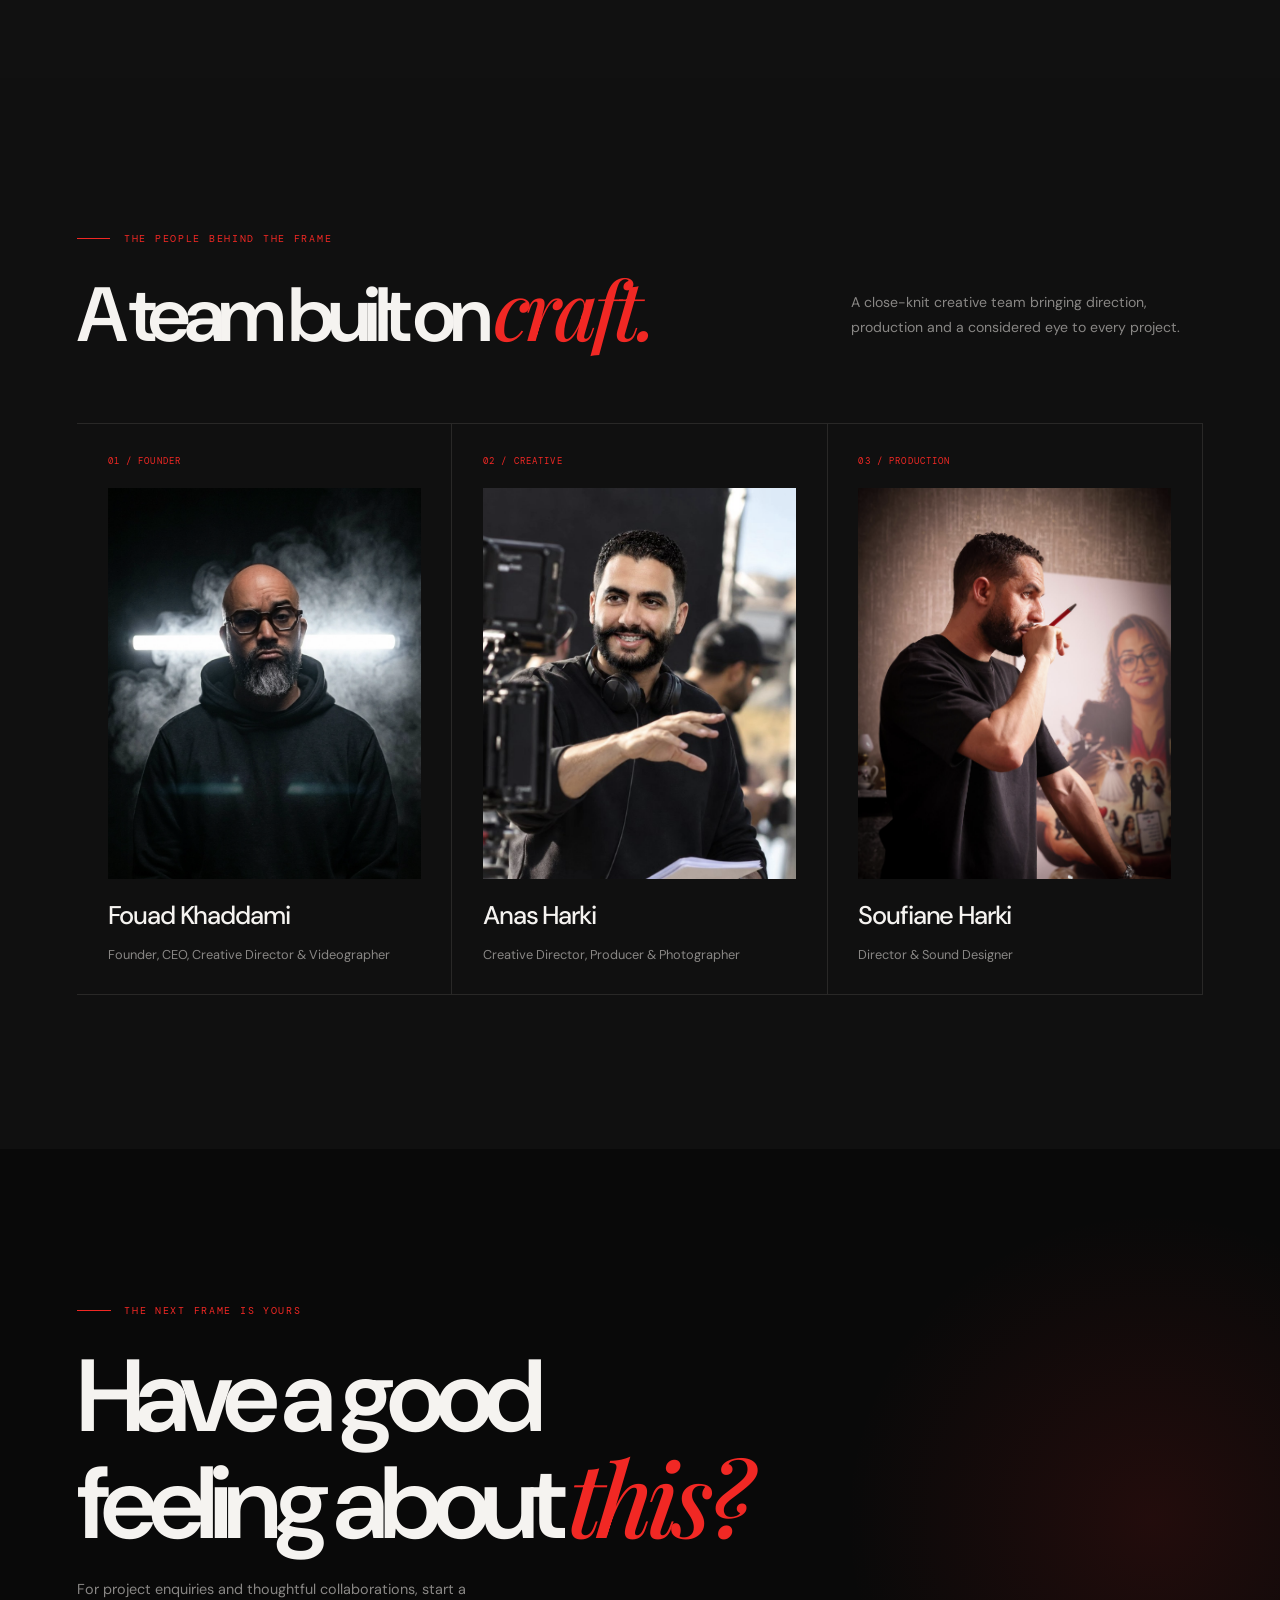
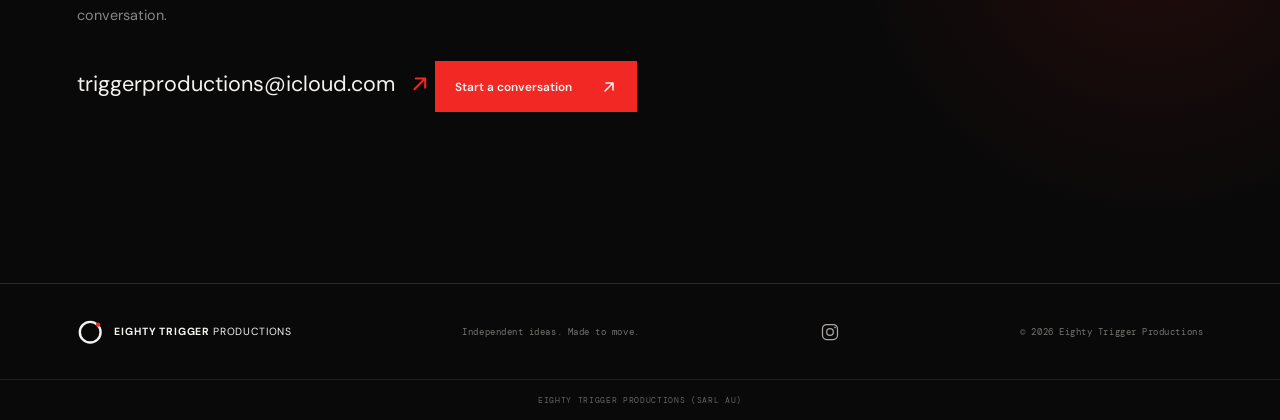
==== commit f5edea72: "Keep homepage service list together Co-authored-by: Copilot App <223556219+Copilot@users.noreply.git" ====
--- a/index.html
+++ b/index.html
@@ -136,8 +136,19 @@
             <p class="section-note" data-i18n="servicesNote">A focused creative practice, from the first thought to the final frame.</p>
           </div>
           <div class="service-list">
-            <article class="service service--expanded"><span class="service__number">01</span><h3 data-i18n="serviceTitleOne">Creative direction</h3><p data-i18n="serviceDescOne">Find the central idea. Give it a distinct visual language and a reason to exist.</p><a class="service__symbol" href="#work" aria-label="View selected imagery under Creative Direction" data-i18n-aria="serviceOneLinkLabel"><svg class="arrow-icon" viewBox="0 0 16 16" aria-hidden="true" focusable="false"><path d="M4 12 12 4M5 4h7v7" /></svg></a>
-              <section class="service__feature service__feature--work work" id="work" aria-labelledby="work-title">
+            <article class="service"><span class="service__number">01</span><h3 data-i18n="serviceTitleOne">Creative direction</h3><p data-i18n="serviceDescOne">Find the central idea. Give it a distinct visual language and a reason to exist.</p><a class="service__symbol" href="#work" aria-label="View selected imagery under Creative Direction" data-i18n-aria="serviceOneLinkLabel"><svg class="arrow-icon" viewBox="0 0 16 16" aria-hidden="true" focusable="false"><path d="M4 12 12 4M5 4h7v7" /></svg></a>
+            </article>
+            <article class="service"><span class="service__number">02</span><h3 data-i18n="serviceTitleTwo">Film &amp; Cinema Production</h3><p data-i18n="serviceDescTwo">Build a world, shape a story and make every frame carry its weight.</p><a class="service__symbol" href="#zwaj-centre" aria-label="Open the Zwaj Centre making-of trailer" data-i18n-aria="serviceTwoLinkLabel"><svg class="arrow-icon" viewBox="0 0 16 16" aria-hidden="true" focusable="false"><path d="M4 12 12 4M5 4h7v7" /></svg></a>
+            </article>
+            <article class="service"><span class="service__number">03</span><h3 data-i18n="serviceTitleThree">Photography &amp; image</h3><p data-i18n="serviceDescThree">Still imagery with atmosphere, clarity and a point of view.</p><span class="service__symbol" aria-hidden="true"><svg class="arrow-icon" viewBox="0 0 16 16" focusable="false"><path d="M4 12 12 4M5 4h7v7" /></svg></span></article>
+            <article class="service"><span class="service__number">04</span><h3 data-i18n="serviceTitleFour">Real Estate Cinematography</h3><p data-i18n="serviceDescFour">Cinematic property films that bring spaces, details and atmosphere to life.</p><span class="service__symbol" aria-hidden="true"><svg class="arrow-icon" viewBox="0 0 16 16" focusable="false"><path d="M4 12 12 4M5 4h7v7" /></svg></span></article>
+            <article class="service"><span class="service__number">05</span><h3 data-i18n="serviceTitleFive">Commercial Film Production</h3><p data-i18n="serviceDescFive">Distinctive commercial films shaped around a clear idea and audience.</p><span class="service__symbol" aria-hidden="true"><svg class="arrow-icon" viewBox="0 0 16 16" focusable="false"><path d="M4 12 12 4M5 4h7v7" /></svg></span></article>
+            <article class="service"><span class="service__number">06</span><h3 data-i18n="serviceTitleSix">FPV / Cinematic Drone Operations</h3><p data-i18n="serviceDescSix">Dynamic FPV and aerial cinematography for immersive perspectives.</p><span class="service__symbol" aria-hidden="true"><svg class="arrow-icon" viewBox="0 0 16 16" focusable="false"><path d="M4 12 12 4M5 4h7v7" /></svg></span></article>
+            <article class="service"><span class="service__number">07</span><h3 data-i18n="serviceTitleSeven">Social Media Content Production</h3><p data-i18n="serviceDescSeven">Thoughtful social media content with a clear visual story for projects in Morocco and Germany.</p><a class="service__symbol" href="#gastronomie" aria-label="Explore the food and beverage work under Social Media Content Production" data-i18n-aria="serviceSevenLinkLabel"><svg class="arrow-icon" viewBox="0 0 16 16" aria-hidden="true" focusable="false"><path d="M4 12 12 4M5 4h7v7" /></svg></a>
+            </article>
+          </div>
+        <div class="service-features">
+          <section class="service-feature service-feature--work work" id="work" aria-labelledby="work-title">
                 <div class="section-heading">
                   <div><p class="eyebrow"><span class="eyebrow-line"></span><span data-i18n="workEyebrow">Selected imagery</span></p><h2 id="work-title" data-i18n-html="workTitle">The art of <em>feeling.</em></h2></div>
                   <p class="section-note" data-i18n="workNote">A selection of cinematic, editorial and portrait imagery from the studio.</p>
@@ -167,9 +178,7 @@
                 </div>
                 <p class="work-disclaimer" data-i18n="workDisclaimer">Selected imagery supplied by the studio; project-specific credits are included where available.</p>
               </section>
-            </article>
-            <article class="service service--expanded"><span class="service__number">02</span><h3 data-i18n="serviceTitleTwo">Film &amp; Cinema Production</h3><p data-i18n="serviceDescTwo">Build a world, shape a story and make every frame carry its weight.</p><a class="service__symbol" href="#zwaj-centre" aria-label="Open the Zwaj Centre making-of trailer" data-i18n-aria="serviceTwoLinkLabel"><svg class="arrow-icon" viewBox="0 0 16 16" aria-hidden="true" focusable="false"><path d="M4 12 12 4M5 4h7v7" /></svg></a>
-              <section class="service__feature service__feature--project zwaj-project section-shell section-space" id="zwaj-centre" aria-labelledby="zwaj-centre-title">
+          <section class="service-feature service-feature--project zwaj-project section-shell section-space" id="zwaj-centre" aria-labelledby="zwaj-centre-title">
                 <div class="section-heading">
                   <div><p class="eyebrow"><span class="eyebrow-line"></span><span data-i18n="projectEyebrow">Cinema &amp; Commercials production</span></p><h2 id="zwaj-centre-title" data-i18n="projectTitle">Zwaj Centre</h2></div>
                   <p class="section-note" data-i18n="projectDescription">A short making-of trailer from the shoot.</p>
@@ -193,13 +202,7 @@
                   </div>
                 </div>
               </section>
-            </article>
-            <article class="service"><span class="service__number">03</span><h3 data-i18n="serviceTitleThree">Photography &amp; image</h3><p data-i18n="serviceDescThree">Still imagery with atmosphere, clarity and a point of view.</p><span class="service__symbol" aria-hidden="true"><svg class="arrow-icon" viewBox="0 0 16 16" focusable="false"><path d="M4 12 12 4M5 4h7v7" /></svg></span></article>
-            <article class="service"><span class="service__number">04</span><h3 data-i18n="serviceTitleFour">Real Estate Cinematography</h3><p data-i18n="serviceDescFour">Cinematic property films that bring spaces, details and atmosphere to life.</p><span class="service__symbol" aria-hidden="true"><svg class="arrow-icon" viewBox="0 0 16 16" focusable="false"><path d="M4 12 12 4M5 4h7v7" /></svg></span></article>
-            <article class="service"><span class="service__number">05</span><h3 data-i18n="serviceTitleFive">Commercial Film Production</h3><p data-i18n="serviceDescFive">Distinctive commercial films shaped around a clear idea and audience.</p><span class="service__symbol" aria-hidden="true"><svg class="arrow-icon" viewBox="0 0 16 16" focusable="false"><path d="M4 12 12 4M5 4h7v7" /></svg></span></article>
-            <article class="service"><span class="service__number">06</span><h3 data-i18n="serviceTitleSix">FPV / Cinematic Drone Operations</h3><p data-i18n="serviceDescSix">Dynamic FPV and aerial cinematography for immersive perspectives.</p><span class="service__symbol" aria-hidden="true"><svg class="arrow-icon" viewBox="0 0 16 16" focusable="false"><path d="M4 12 12 4M5 4h7v7" /></svg></span></article>
-            <article class="service service--expanded"><span class="service__number">07</span><h3 data-i18n="serviceTitleSeven">Social Media Content Production</h3><p data-i18n="serviceDescSeven">Thoughtful social media content with a clear visual story for projects in Morocco and Germany.</p><a class="service__symbol" href="#gastronomie" aria-label="Explore the food and beverage work under Social Media Content Production" data-i18n-aria="serviceSevenLinkLabel"><svg class="arrow-icon" viewBox="0 0 16 16" aria-hidden="true" focusable="false"><path d="M4 12 12 4M5 4h7v7" /></svg></a>
-              <section class="service__feature service__feature--gastronomie gastronomie" id="gastronomie" aria-labelledby="gastronomie-title">
+          <section class="service-feature service-feature--gastronomie gastronomie" id="gastronomie" aria-labelledby="gastronomie-title">
                 <div class="section-shell">
                   <div class="section-heading">
                     <div><p class="eyebrow"><span class="eyebrow-line"></span><span data-i18n="gastronomieEyebrow">Food &amp; beverage</span></p><h2 id="gastronomie-title" data-i18n-html="gastronomieTitle">Made to be <em>savoured.</em></h2></div>
@@ -279,8 +282,7 @@
                   </div>
                 </div>
               </section>
-            </article>
-          </div>
+        </div>
         </div>
       </section>
 
--- a/styles.css
+++ b/styles.css
@@ -168,10 +168,9 @@
 .services { background: #101010; }
 .service-list { border-top: 1px solid var(--line); }
 .service { display: grid; grid-template-columns: .35fr 1.2fr 1fr auto; align-items: center; gap: 1.5rem; min-height: 8rem; border-bottom: 1px solid var(--line); }
-.service__feature { grid-column: 1 / -1; min-width: 0; margin-top: 1.75rem; padding: 2rem 0 clamp(2rem, 4vw, 4rem); border-top: 1px solid var(--line); }
-.service__feature .section-shell { padding-right: 0; padding-left: 0; }
-.service__feature.section-space { padding-top: 2rem; padding-bottom: clamp(2rem, 4vw, 4rem); }
-.service__feature .section-heading { margin-bottom: clamp(2rem, 4vw, 3rem); }
+.service-features { display: grid; gap: clamp(4rem, 8vw, 7rem); padding-top: clamp(3rem, 6vw, 6rem); }
+.service-feature { min-width: 0; scroll-margin-top: 5rem; }
+.service-feature .section-heading { margin-bottom: clamp(2rem, 4vw, 3rem); }
 .service__number { color: var(--red); font-family: var(--mono); font-size: .65rem; }
 .service > h3 { margin: 0; font-size: clamp(1.15rem, 2vw, 1.7rem); font-weight: 500; letter-spacing: -.045em; }
 .service > p { max-width: 23rem; margin: 0; color: var(--muted); font-size: .8rem; line-height: 1.75; }
